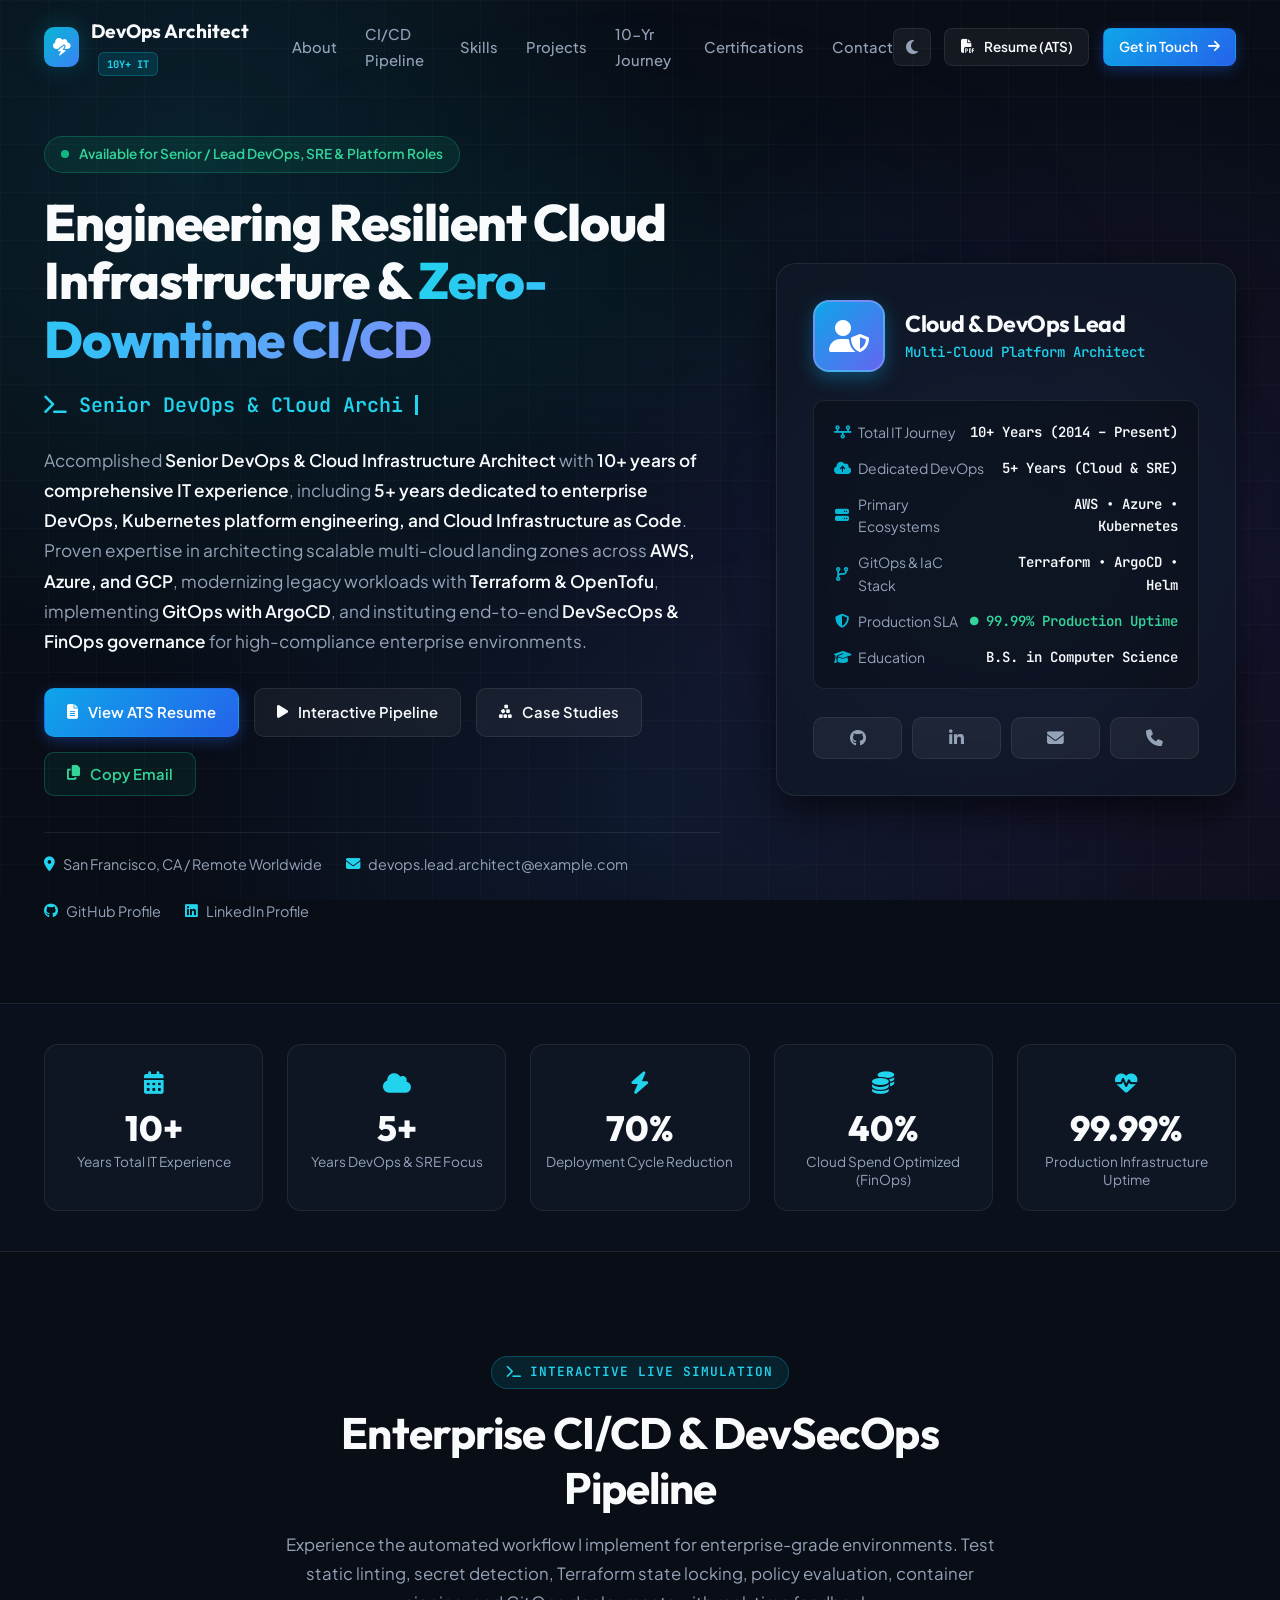
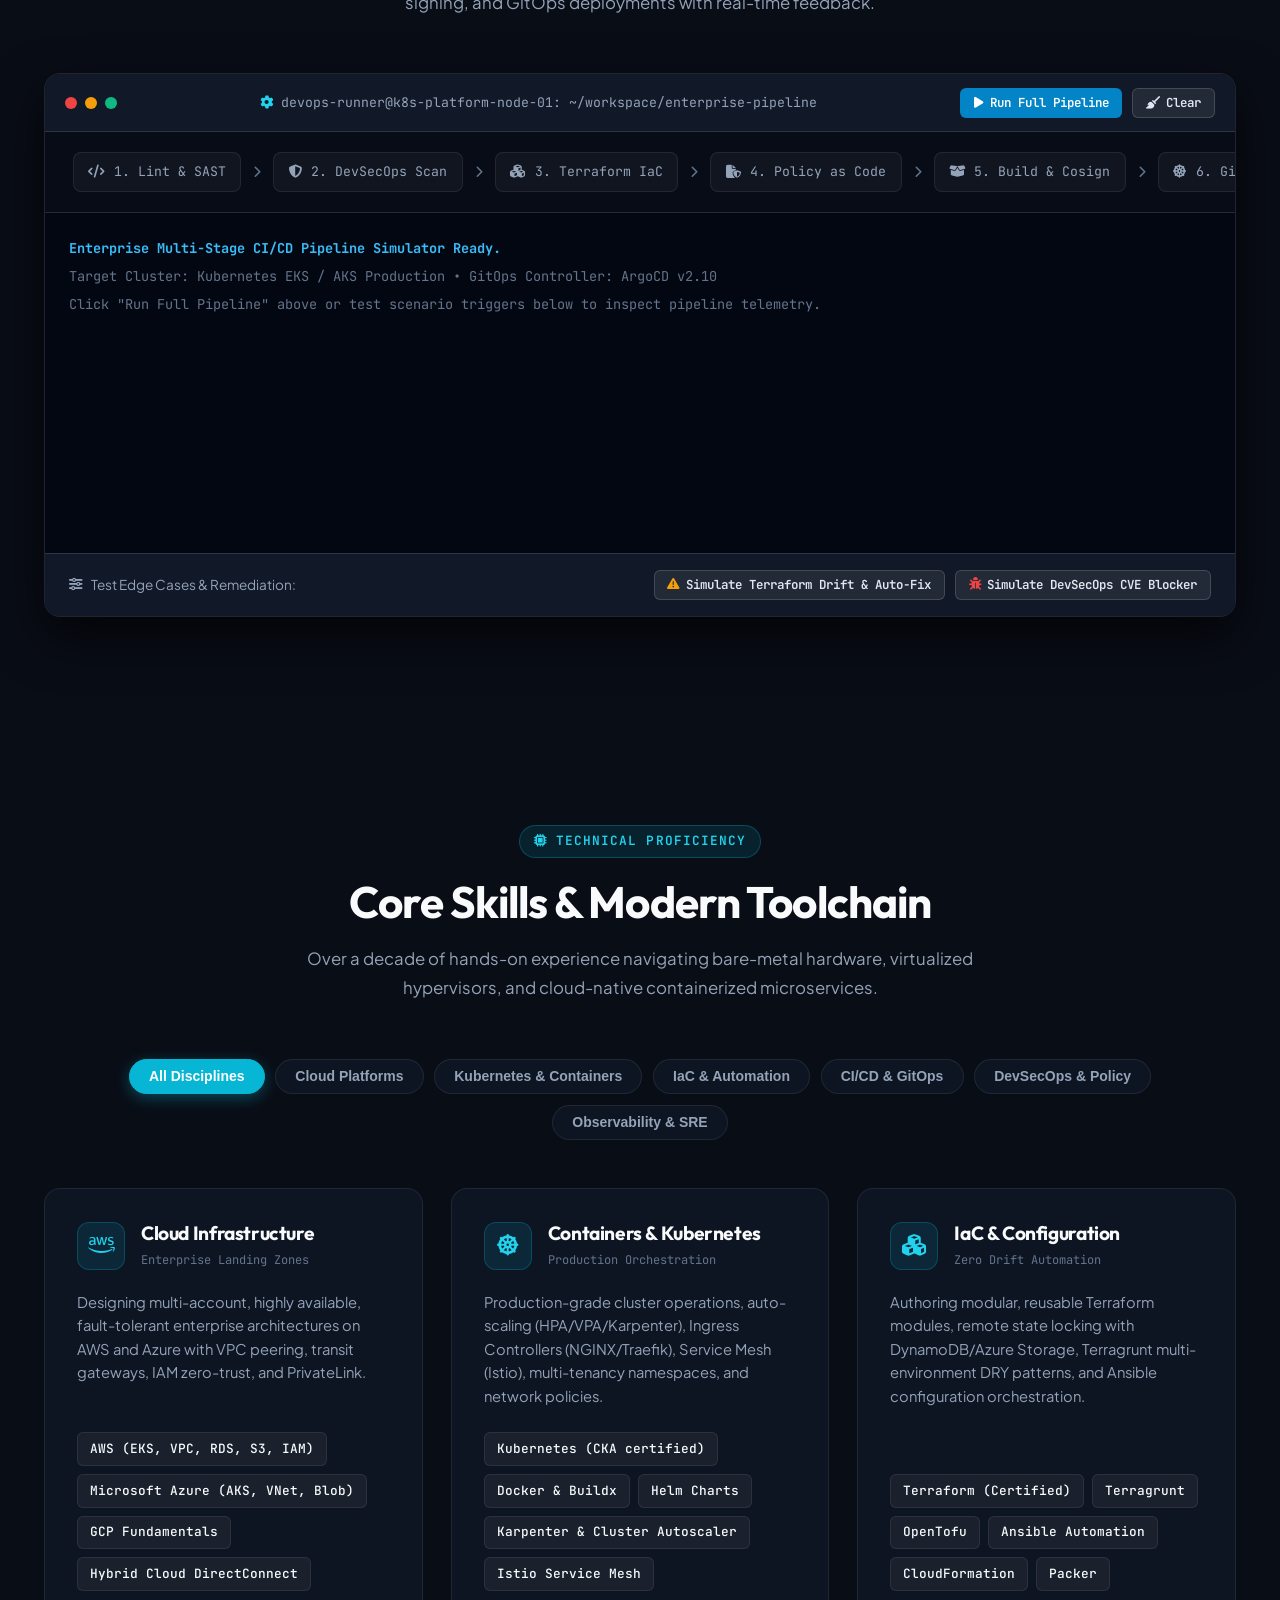
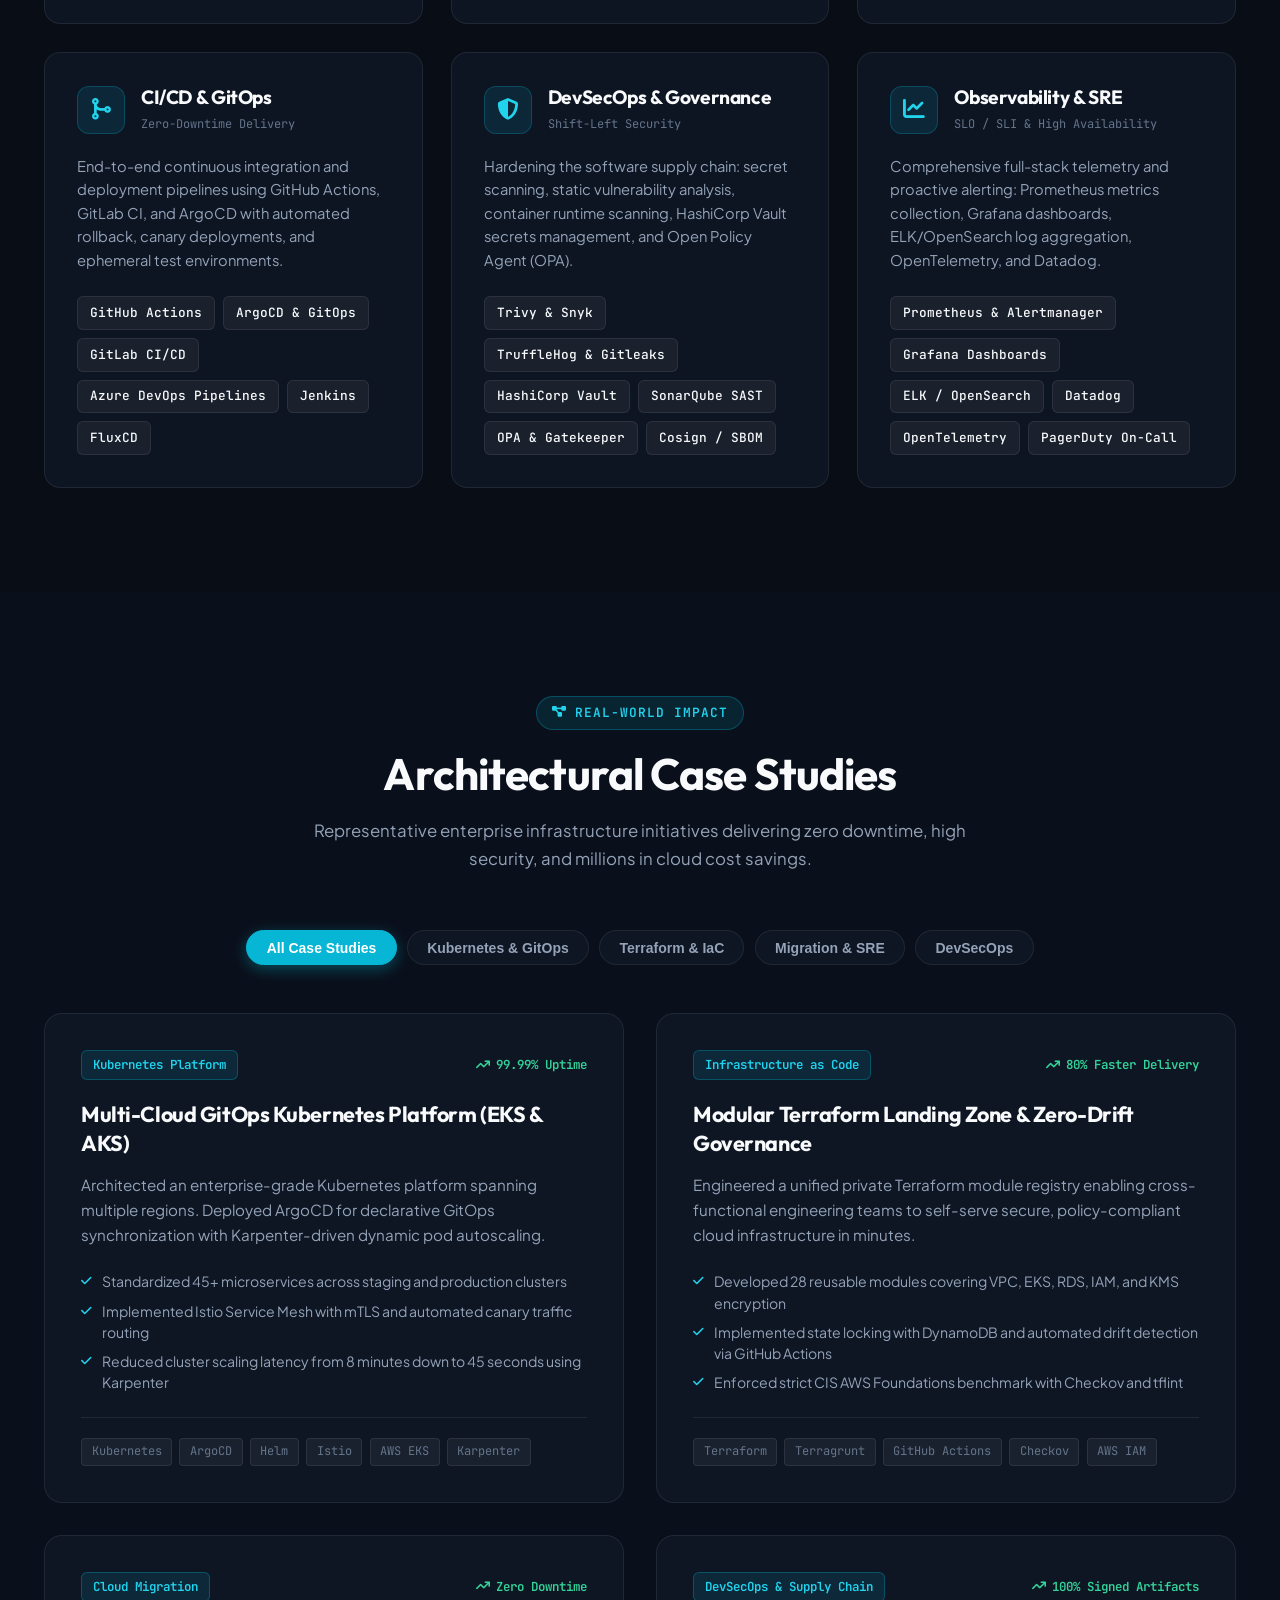
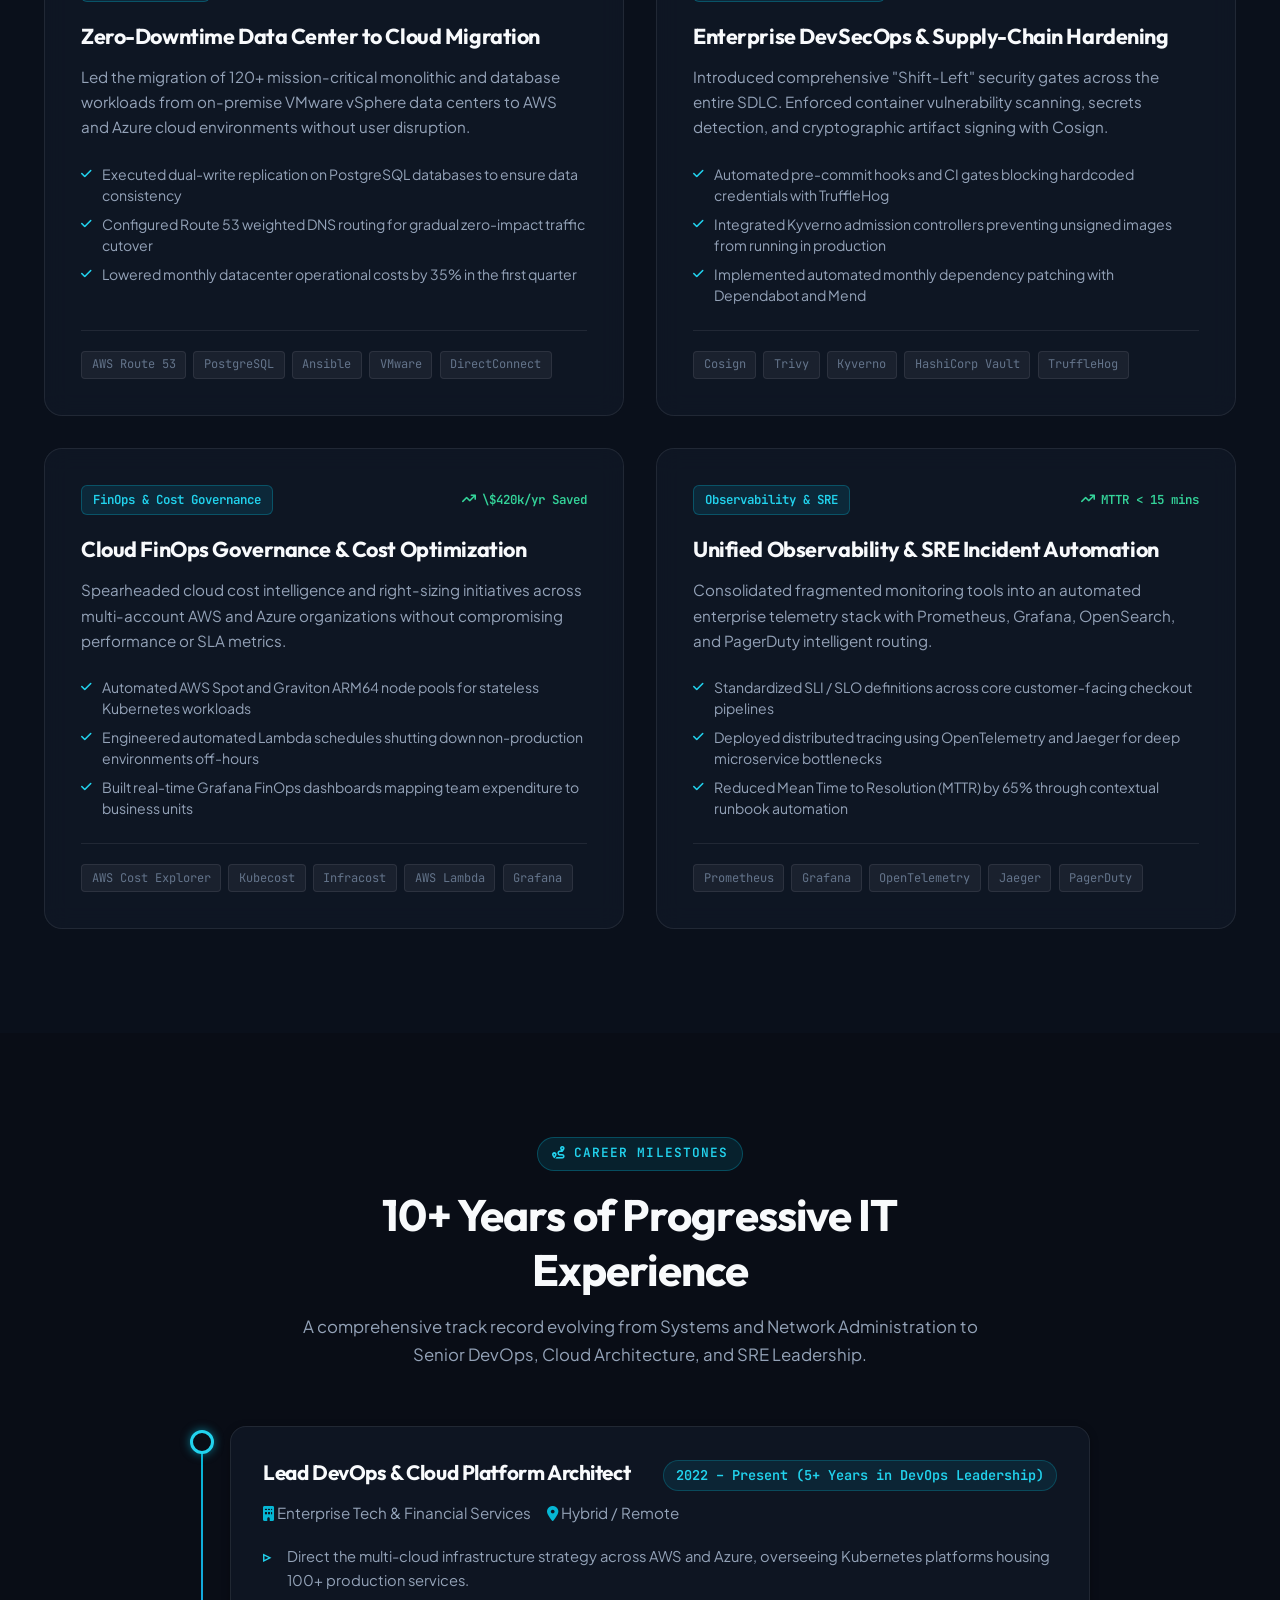
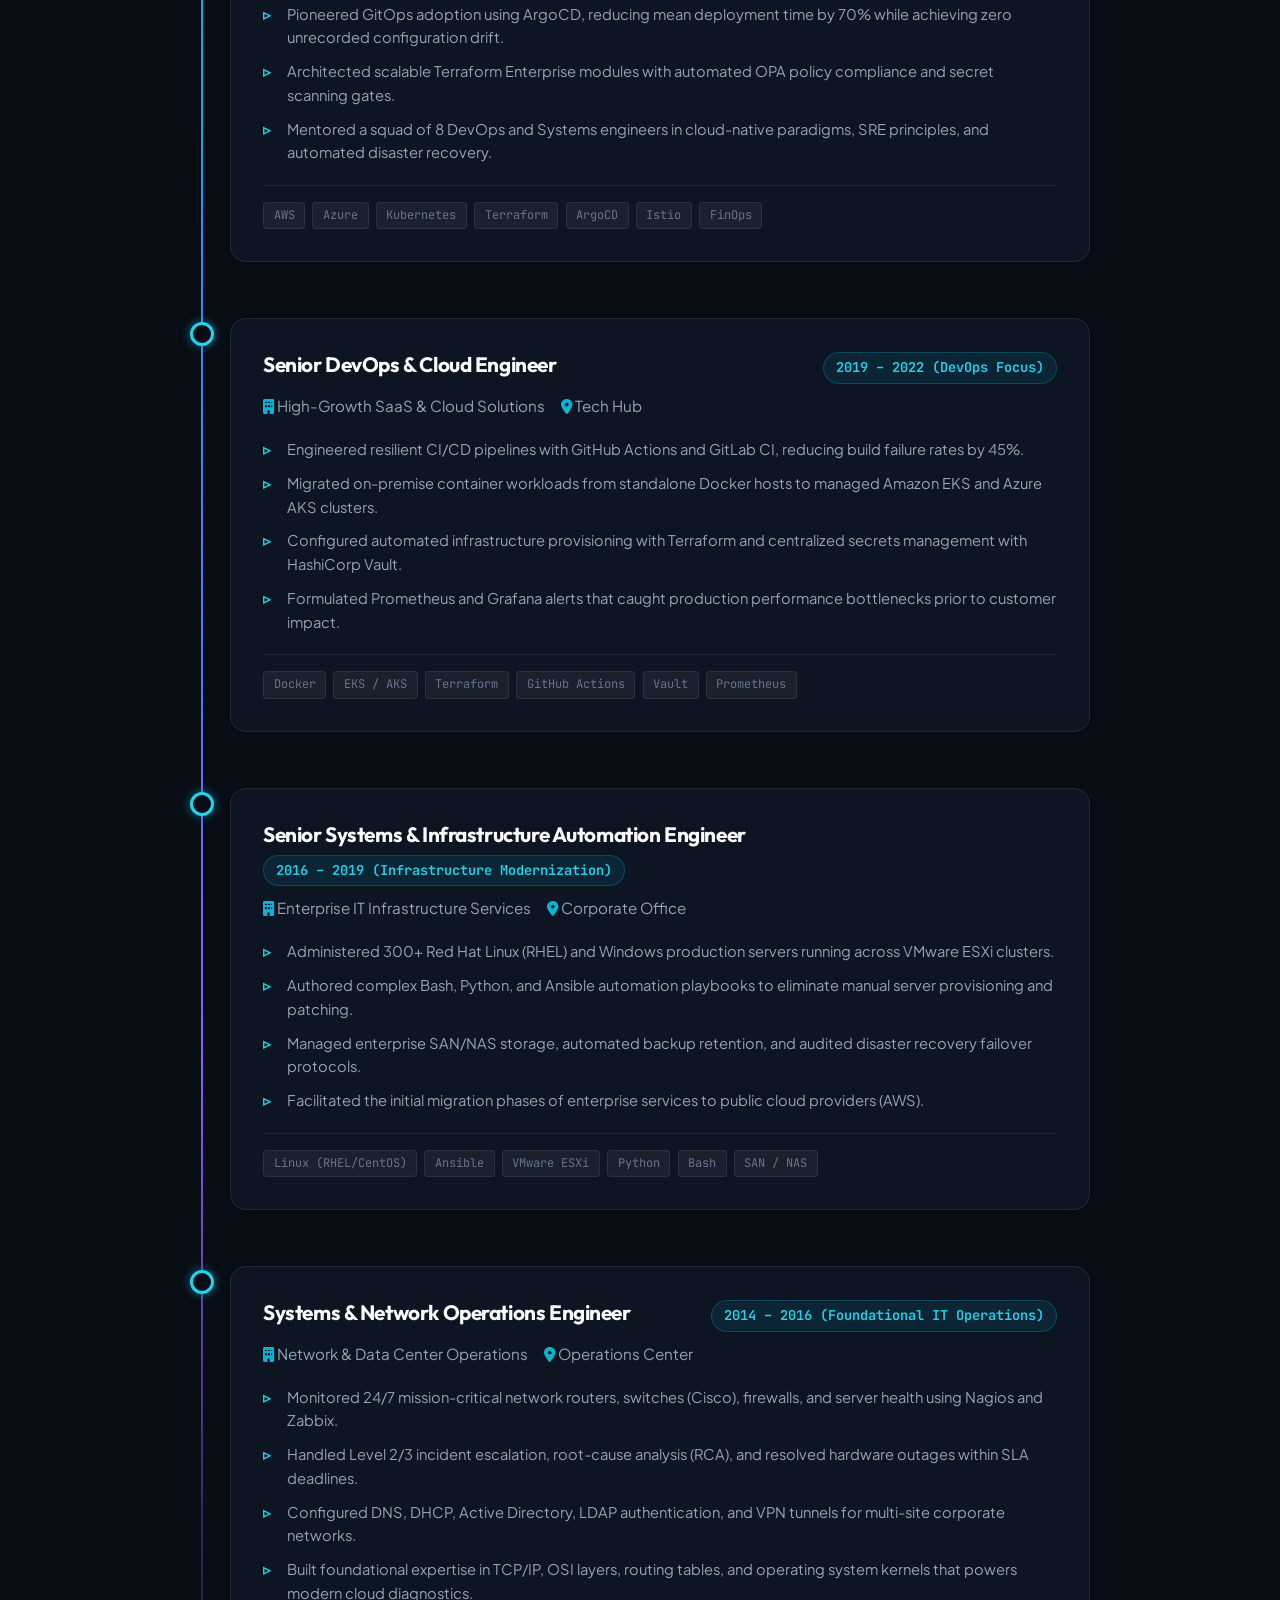
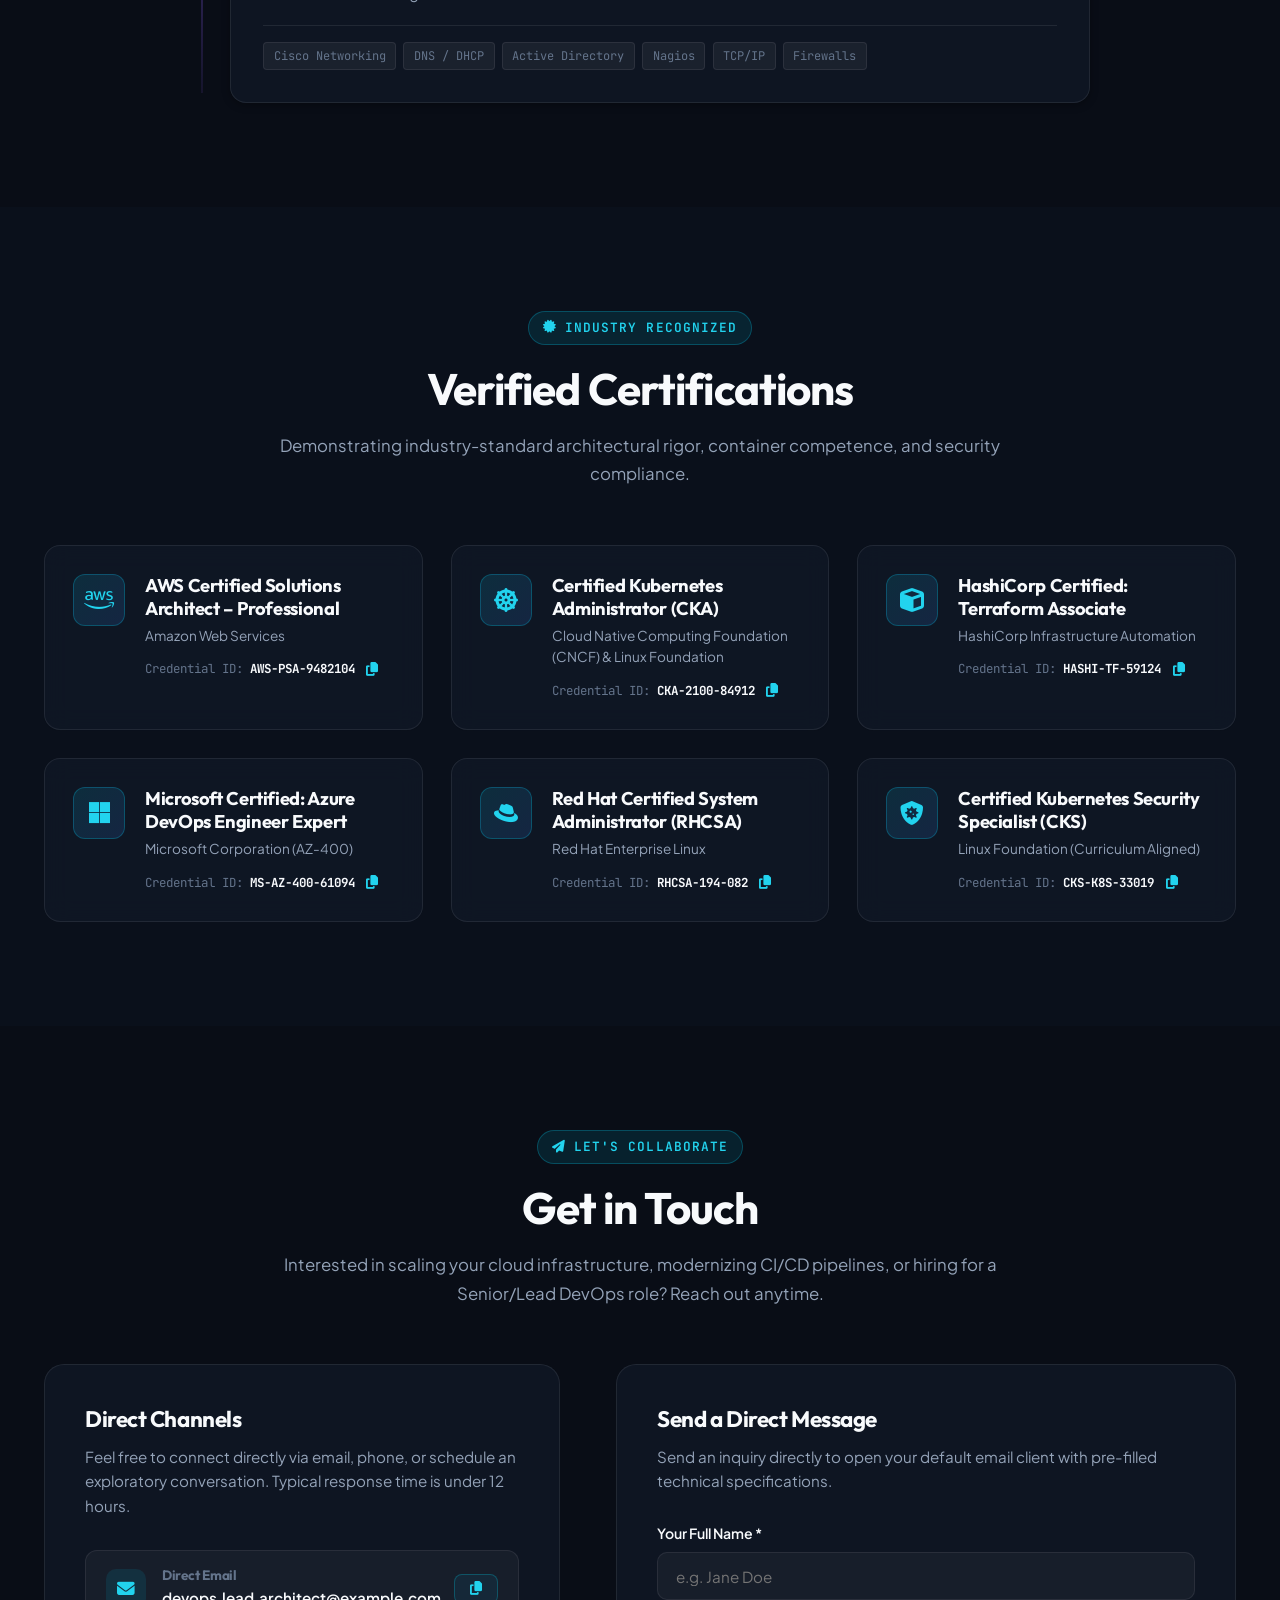
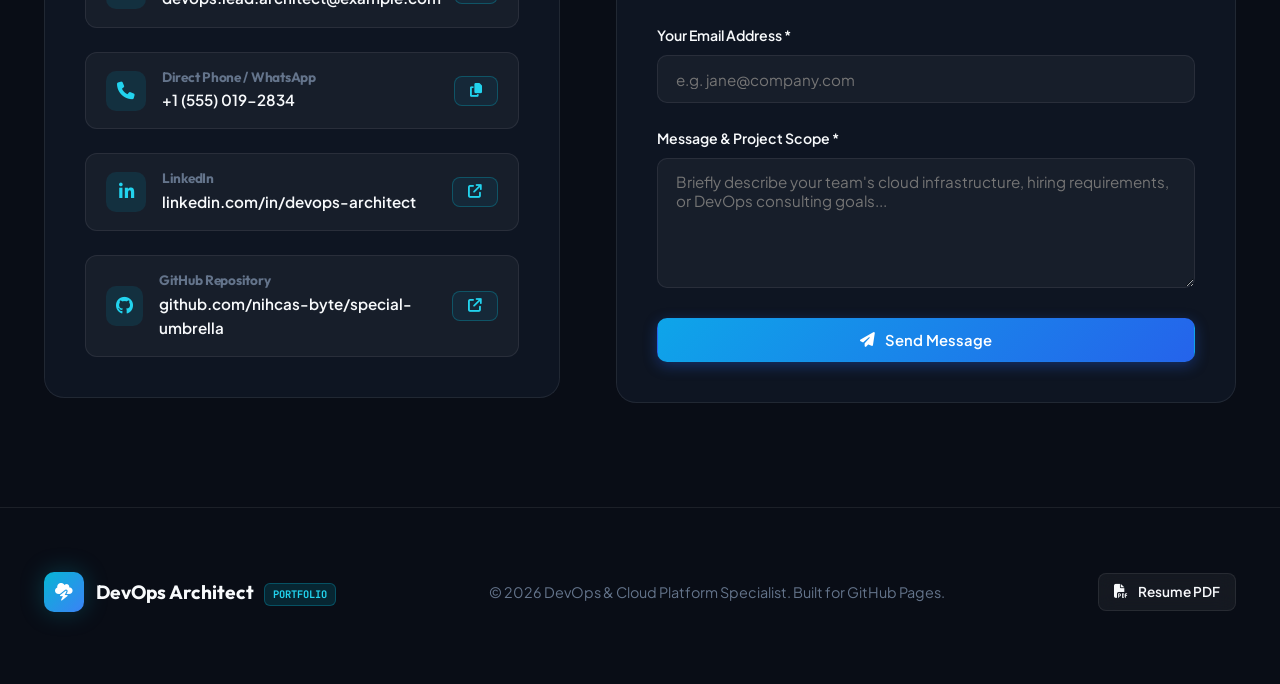
==== index.html @ ff63252d "feat: enterprise DevOps portfolio with 10+ yr IT / 5+ yr DevOps profile, interactive pipeline simula" ====
<!DOCTYPE html>
<html lang="en">
<head>
  <meta charset="UTF-8">
  <meta name="viewport" content="width=device-width, initial-scale=1.0">
  <title>DevOps & Cloud Infrastructure Architect | 10+ Years IT & 5+ Years DevOps</title>
  
  <!-- SEO & Social Meta Tags -->
  <meta name="description" content="Senior DevOps & Cloud Infrastructure Architect portfolio. 10+ years enterprise IT experience, 5+ years dedicated in DevOps, Kubernetes, Terraform IaC, multi-cloud (AWS, Azure, GCP), GitOps, and DevSecOps.">
  <meta name="keywords" content="DevOps Engineer, Cloud Architect, Terraform, Kubernetes, CKA, AWS Solutions Architect, Azure DevOps, GitOps, ArgoCD, DevSecOps, SRE, FinOps, CI/CD">
  <meta name="author" content="DevOps Cloud Architect">
  
  <!-- Open Graph / Facebook -->
  <meta property="og:type" content="website">
  <meta property="og:title" content="Senior DevOps & Cloud Infrastructure Architect Portfolio">
  <meta property="og:description" content="Architecting resilient multi-cloud platforms, zero-downtime CI/CD pipelines, and enterprise Kubernetes ecosystems.">
  
  <!-- Google Fonts Preconnect -->
  <link rel="preconnect" href="https://fonts.googleapis.com">
  <link rel="preconnect" href="https://fonts.gstatic.com" crossorigin>
  <link href="https://fonts.googleapis.com/css2?family=JetBrains+Mono:wght@400;500;600;700&family=Outfit:wght@400;500;600;700;800&family=Plus+Jakarta+Sans:wght@300;400;500;600;700;800&display=swap" rel="stylesheet">

  <!-- Font Awesome 6 Icons -->
  <link rel="stylesheet" href="https://cdnjs.cloudflare.com/ajax/libs/font-awesome/6.5.1/css/all.min.css" integrity="sha512-DTOQO9RWCH3ppGqcWaEA1BIZOC6xxalwEsw9c2QQeAIftl+Vegovlnee1c9QX4TctnWMn13TZye+giMm8e2LwA==" crossorigin="anonymous" referrerpolicy="no-referrer">

  <!-- Main Stylesheet -->
  <link rel="stylesheet" href="style.css">
</head>
<body>

  <!-- Ambient Mesh & Glow Overlays -->
  <div class="bg-mesh-overlay"></div>
  <div class="ambient-glow"></div>

  <!-- Sticky Glassmorphic Navbar -->
  <header class="navbar" id="navbar">
    <div class="container nav-container">
      <a href="#hero" class="brand-logo" aria-label="Home">
        <div class="brand-icon">
          <i class="fa-solid fa-cloud-bolt"></i>
        </div>
        <div>
          <span>DevOps Architect</span>
          <span class="brand-badge">10Y+ IT</span>
        </div>
      </a>

      <nav aria-label="Primary Navigation">
        <ul class="nav-links" id="nav-links">
          <li><a href="#about" class="nav-link">About</a></li>
          <li><a href="#pipeline-demo" class="nav-link">CI/CD Pipeline</a></li>
          <li><a href="#skills" class="nav-link">Skills</a></li>
          <li><a href="#projects" class="nav-link">Projects</a></li>
          <li><a href="#experience" class="nav-link">10-Yr Journey</a></li>
          <li><a href="#certifications" class="nav-link">Certifications</a></li>
          <li><a href="#contact" class="nav-link">Contact</a></li>
        </ul>
      </nav>

      <div class="nav-actions">
        <button id="theme-toggle" class="theme-toggle-btn" aria-label="Toggle Light/Dark Theme" title="Toggle Theme">
          <i class="fa-solid fa-moon"></i>
        </button>
        <a href="resume.html" target="_blank" class="btn btn-secondary btn-sm" title="View ATS Resume / Export to PDF">
          <i class="fa-solid fa-file-pdf"></i>
          <span>Resume (ATS)</span>
        </a>
        <a href="#contact" class="btn btn-primary btn-sm">
          <span>Get in Touch</span>
          <i class="fa-solid fa-arrow-right"></i>
        </a>
        <button class="mobile-menu-btn" id="mobile-menu-btn" aria-label="Open navigation menu">
          <i class="fa-solid fa-bars"></i>
        </button>
      </div>
    </div>
  </header>

  <main>
    <!-- ====================================================================
         HERO SECTION
         ==================================================================== -->
    <section class="hero-section" id="hero">
      <div class="container hero-grid">
        <div class="hero-content">
          <div class="availability-pill">
            <span class="pulsing-dot"></span>
            <span>Available for Senior / Lead DevOps, SRE & Platform Roles</span>
          </div>

          <h1 class="hero-title">
            Engineering Resilient Cloud Infrastructure & <span class="gradient-text">Zero-Downtime CI/CD</span>
          </h1>

          <div class="hero-role-wrapper">
            <i class="fa-solid fa-terminal"></i>
            <span id="typewriter-text">Senior DevOps & Cloud Architect</span>
            <span class="typewriter-cursor"></span>
          </div>

          <p class="hero-bio">
            Accomplished <strong>Senior DevOps & Cloud Infrastructure Architect</strong> with <strong>10+ years of comprehensive IT experience</strong>, including <strong>5+ years dedicated to enterprise DevOps, Kubernetes platform engineering, and Cloud Infrastructure as Code</strong>. Proven expertise in architecting scalable multi-cloud landing zones across <strong>AWS, Azure, and GCP</strong>, modernizing legacy workloads with <strong>Terraform & OpenTofu</strong>, implementing <strong>GitOps with ArgoCD</strong>, and instituting end-to-end <strong>DevSecOps & FinOps governance</strong> for high-compliance enterprise environments.
          </p>

          <div class="hero-actions">
            <a href="resume.html" target="_blank" class="btn btn-primary">
              <i class="fa-solid fa-file-lines"></i>
              <span>View ATS Resume</span>
            </a>
            <a href="#pipeline-demo" class="btn btn-secondary">
              <i class="fa-solid fa-play"></i>
              <span>Interactive Pipeline</span>
            </a>
            <a href="#projects" class="btn btn-secondary">
              <i class="fa-solid fa-cubes-stacked"></i>
              <span>Case Studies</span>
            </a>
            <button class="btn btn-outline-emerald" onclick="copyToClipboard('devops.lead.architect@example.com', 'Email Address')">
              <i class="fa-solid fa-copy"></i>
              <span>Copy Email</span>
            </button>
          </div>

          <div class="hero-contact-quick">
            <div class="hero-contact-item">
              <i class="fa-solid fa-location-dot"></i>
              <span>San Francisco, CA / Remote Worldwide</span>
            </div>
            <div class="hero-contact-item">
              <i class="fa-solid fa-envelope"></i>
              <a href="mailto:devops.lead.architect@example.com">devops.lead.architect@example.com</a>
            </div>
            <div class="hero-contact-item">
              <i class="fa-brands fa-github"></i>
              <a href="https://github.com/nihcas-byte/special-umbrella" target="_blank" rel="noopener noreferrer">GitHub Profile</a>
            </div>
            <div class="hero-contact-item">
              <i class="fa-brands fa-linkedin"></i>
              <a href="https://linkedin.com" target="_blank" rel="noopener noreferrer">LinkedIn Profile</a>
            </div>
          </div>
        </div>

        <!-- Telemetry Diagnostic Profile Card -->
        <div class="hero-card-wrapper" id="about">
          <div class="hero-card-glow"></div>
          <div class="profile-card">
            <div class="profile-header-area">
              <div class="profile-avatar-circle">
                <i class="fa-solid fa-user-shield"></i>
              </div>
              <div class="profile-card-header">
                <h2>Cloud & DevOps Lead</h2>
                <p class="profile-card-title">Multi-Cloud Platform Architect</p>
              </div>
            </div>

            <div class="telemetry-list">
              <div class="telemetry-row">
                <span class="telemetry-label"><i class="fa-solid fa-timeline"></i> Total IT Journey</span>
                <span class="telemetry-value">10+ Years (2014 – Present)</span>
              </div>
              <div class="telemetry-row">
                <span class="telemetry-label"><i class="fa-solid fa-cloud-arrow-up"></i> Dedicated DevOps</span>
                <span class="telemetry-value">5+ Years (Cloud & SRE)</span>
              </div>
              <div class="telemetry-row">
                <span class="telemetry-label"><i class="fa-solid fa-server"></i> Primary Ecosystems</span>
                <span class="telemetry-value">AWS • Azure • Kubernetes</span>
              </div>
              <div class="telemetry-row">
                <span class="telemetry-label"><i class="fa-solid fa-code-branch"></i> GitOps & IaC Stack</span>
                <span class="telemetry-value">Terraform • ArgoCD • Helm</span>
              </div>
              <div class="telemetry-row">
                <span class="telemetry-label"><i class="fa-solid fa-shield-halved"></i> Production SLA</span>
                <span class="telemetry-value healthy">● 99.99% Production Uptime</span>
              </div>
              <div class="telemetry-row">
                <span class="telemetry-label"><i class="fa-solid fa-graduation-cap"></i> Education</span>
                <span class="telemetry-value">B.S. in Computer Science</span>
              </div>
            </div>

            <div class="profile-card-footer">
              <a href="https://github.com/nihcas-byte/special-umbrella" target="_blank" rel="noopener noreferrer" class="social-icon-btn" title="GitHub Repository">
                <i class="fa-brands fa-github"></i>
              </a>
              <a href="https://linkedin.com" target="_blank" rel="noopener noreferrer" class="social-icon-btn" title="LinkedIn Profile">
                <i class="fa-brands fa-linkedin-in"></i>
              </a>
              <a href="mailto:devops.lead.architect@example.com" class="social-icon-btn" title="Send Direct Email">
                <i class="fa-solid fa-envelope"></i>
              </a>
              <button onclick="copyToClipboard('+1 (555) 019-2834', 'Phone Number')" class="social-icon-btn" title="Copy Phone Number">
                <i class="fa-solid fa-phone"></i>
              </button>
            </div>
          </div>
        </div>
      </div>
    </section>

    <!-- ====================================================================
         KEY IMPACT METRICS COUNTER
         ==================================================================== -->
    <section class="stats-section">
      <div class="container">
        <div class="stats-grid">
          <div class="stat-card">
            <div class="stat-icon"><i class="fa-solid fa-calendar-days"></i></div>
            <div class="stat-number">10+</div>
            <div class="stat-label">Years Total IT Experience</div>
          </div>
          <div class="stat-card">
            <div class="stat-icon"><i class="fa-solid fa-cloud"></i></div>
            <div class="stat-number">5+</div>
            <div class="stat-label">Years DevOps & SRE Focus</div>
          </div>
          <div class="stat-card">
            <div class="stat-icon"><i class="fa-solid fa-bolt"></i></div>
            <div class="stat-number">70%</div>
            <div class="stat-label">Deployment Cycle Reduction</div>
          </div>
          <div class="stat-card">
            <div class="stat-icon"><i class="fa-solid fa-coins"></i></div>
            <div class="stat-number">40%</div>
            <div class="stat-label">Cloud Spend Optimized (FinOps)</div>
          </div>
          <div class="stat-card">
            <div class="stat-icon"><i class="fa-solid fa-heart-pulse"></i></div>
            <div class="stat-number">99.99%</div>
            <div class="stat-label">Production Infrastructure Uptime</div>
          </div>
        </div>
      </div>
    </section>

    <!-- ====================================================================
         INTERACTIVE CI/CD & TERRAFORM TERMINAL SIMULATOR
         ==================================================================== -->
    <section class="pipeline-section" id="pipeline-demo">
      <div class="container">
        <div class="section-header">
          <div class="section-tag"><i class="fa-solid fa-terminal"></i> Interactive Live Simulation</div>
          <h2 class="section-title">Enterprise CI/CD & DevSecOps Pipeline</h2>
          <p class="section-subtitle">
            Experience the automated workflow I implement for enterprise-grade environments. Test static linting, secret detection, Terraform state locking, policy evaluation, container signing, and GitOps deployments with real-time feedback.
          </p>
        </div>

        <div class="pipeline-terminal-container">
          <div class="terminal-header">
            <div class="terminal-controls">
              <span class="mac-dot dot-red"></span>
              <span class="mac-dot dot-yellow"></span>
              <span class="mac-dot dot-green"></span>
            </div>
            <div class="terminal-title">
              <i class="fa-solid fa-gear" style="color: var(--cyan-glow);"></i>
              <span>devops-runner@k8s-platform-node-01: ~/workspace/enterprise-pipeline</span>
            </div>
            <div class="terminal-actions">
              <button class="term-btn primary" id="btn-run-pipeline">
                <i class="fa-solid fa-play"></i> Run Full Pipeline
              </button>
              <button class="term-btn secondary" id="btn-clear-terminal">
                <i class="fa-solid fa-broom"></i> Clear
              </button>
            </div>
          </div>

          <!-- Pipeline Flow Indicators -->
          <div class="pipeline-flow-bar">
            <div class="pipeline-stage" id="stage-1">
              <i class="fa-solid fa-code"></i>
              <span>1. Lint & SAST</span>
            </div>
            <i class="fa-solid fa-chevron-right pipeline-arrow"></i>

            <div class="pipeline-stage" id="stage-2">
              <i class="fa-solid fa-shield-halved"></i>
              <span>2. DevSecOps Scan</span>
            </div>
            <i class="fa-solid fa-chevron-right pipeline-arrow"></i>

            <div class="pipeline-stage" id="stage-3">
              <i class="fa-solid fa-cubes"></i>
              <span>3. Terraform IaC</span>
            </div>
            <i class="fa-solid fa-chevron-right pipeline-arrow"></i>

            <div class="pipeline-stage" id="stage-4">
              <i class="fa-solid fa-file-shield"></i>
              <span>4. Policy as Code</span>
            </div>
            <i class="fa-solid fa-chevron-right pipeline-arrow"></i>

            <div class="pipeline-stage" id="stage-5">
              <i class="fa-solid fa-box-open"></i>
              <span>5. Build & Cosign</span>
            </div>
            <i class="fa-solid fa-chevron-right pipeline-arrow"></i>

            <div class="pipeline-stage" id="stage-6">
              <i class="fa-solid fa-dharmachakra"></i>
              <span>6. GitOps ArgoCD</span>
            </div>
          </div>

          <!-- Console Body -->
          <div class="terminal-console-body" id="terminal-console">
            <div class="terminal-line cyan bold">Enterprise Multi-Stage CI/CD Pipeline Simulator Ready.</div>
            <div class="terminal-line dim">Target Cluster: Kubernetes EKS / AKS Production • GitOps Controller: ArgoCD v2.10</div>
            <div class="terminal-line dim">Click "Run Full Pipeline" above or test scenario triggers below to inspect pipeline telemetry.</div>
          </div>

          <!-- Interactive Scenario Triggers -->
          <div class="pipeline-interactive-triggers">
            <div class="triggers-label">
              <i class="fa-solid fa-sliders"></i>
              <span>Test Edge Cases & Remediation:</span>
            </div>
            <div class="triggers-group">
              <button class="term-btn secondary" id="btn-simulate-drift">
                <i class="fa-solid fa-triangle-exclamation" style="color: #f59e0b;"></i> Simulate Terraform Drift & Auto-Fix
              </button>
              <button class="term-btn secondary" id="btn-simulate-cve">
                <i class="fa-solid fa-bug" style="color: #ef4444;"></i> Simulate DevSecOps CVE Blocker
              </button>
            </div>
          </div>
        </div>
      </div>
    </section>

    <!-- ====================================================================
         SKILLS & TOOLCHAIN MATRIX
         ==================================================================== -->
    <section class="skills-section" id="skills">
      <div class="container">
        <div class="section-header">
          <div class="section-tag"><i class="fa-solid fa-microchip"></i> Technical Proficiency</div>
          <h2 class="section-title">Core Skills & Modern Toolchain</h2>
          <p class="section-subtitle">
            Over a decade of hands-on experience navigating bare-metal hardware, virtualized hypervisors, and cloud-native containerized microservices.
          </p>
        </div>

        <!-- Filter Tabs -->
        <div class="filter-tabs">
          <button class="filter-tab skill-filter-tab active" data-filter="all">All Disciplines</button>
          <button class="filter-tab skill-filter-tab" data-filter="cloud">Cloud Platforms</button>
          <button class="filter-tab skill-filter-tab" data-filter="k8s">Kubernetes & Containers</button>
          <button class="filter-tab skill-filter-tab" data-filter="iac">IaC & Automation</button>
          <button class="filter-tab skill-filter-tab" data-filter="cicd">CI/CD & GitOps</button>
          <button class="filter-tab skill-filter-tab" data-filter="sec">DevSecOps & Policy</button>
          <button class="filter-tab skill-filter-tab" data-filter="obs">Observability & SRE</button>
        </div>

        <!-- Skills Grid -->
        <div class="skills-grid">
          <!-- Cloud Platforms -->
          <div class="skill-category-card" data-category="cloud">
            <div class="skill-card-top">
              <div class="skill-cat-icon"><i class="fa-brands fa-aws"></i></div>
              <div>
                <h3 class="skill-cat-title">Cloud Infrastructure</h3>
                <span class="skill-cat-badge">Enterprise Landing Zones</span>
              </div>
            </div>
            <p class="skill-cat-desc">
              Designing multi-account, highly available, fault-tolerant enterprise architectures on AWS and Azure with VPC peering, transit gateways, IAM zero-trust, and PrivateLink.
            </p>
            <div class="skill-tags">
              <span class="skill-tag">AWS (EKS, VPC, RDS, S3, IAM)</span>
              <span class="skill-tag">Microsoft Azure (AKS, VNet, Blob)</span>
              <span class="skill-tag">GCP Fundamentals</span>
              <span class="skill-tag">Hybrid Cloud DirectConnect</span>
            </div>
          </div>

          <!-- Containers & Kubernetes -->
          <div class="skill-category-card" data-category="k8s">
            <div class="skill-card-top">
              <div class="skill-cat-icon"><i class="fa-solid fa-dharmachakra"></i></div>
              <div>
                <h3 class="skill-cat-title">Containers & Kubernetes</h3>
                <span class="skill-cat-badge">Production Orchestration</span>
              </div>
            </div>
            <p class="skill-cat-desc">
              Production-grade cluster operations, auto-scaling (HPA/VPA/Karpenter), Ingress Controllers (NGINX/Traefik), Service Mesh (Istio), multi-tenancy namespaces, and network policies.
            </p>
            <div class="skill-tags">
              <span class="skill-tag">Kubernetes (CKA certified)</span>
              <span class="skill-tag">Docker & Buildx</span>
              <span class="skill-tag">Helm Charts</span>
              <span class="skill-tag">Karpenter & Cluster Autoscaler</span>
              <span class="skill-tag">Istio Service Mesh</span>
            </div>
          </div>

          <!-- IaC & Configuration -->
          <div class="skill-category-card" data-category="iac">
            <div class="skill-card-top">
              <div class="skill-cat-icon"><i class="fa-solid fa-cubes"></i></div>
              <div>
                <h3 class="skill-cat-title">IaC & Configuration</h3>
                <span class="skill-cat-badge">Zero Drift Automation</span>
              </div>
            </div>
            <p class="skill-cat-desc">
              Authoring modular, reusable Terraform modules, remote state locking with DynamoDB/Azure Storage, Terragrunt multi-environment DRY patterns, and Ansible configuration orchestration.
            </p>
            <div class="skill-tags">
              <span class="skill-tag">Terraform (Certified)</span>
              <span class="skill-tag">Terragrunt</span>
              <span class="skill-tag">OpenTofu</span>
              <span class="skill-tag">Ansible Automation</span>
              <span class="skill-tag">CloudFormation</span>
              <span class="skill-tag">Packer</span>
            </div>
          </div>

          <!-- CI/CD & GitOps -->
          <div class="skill-category-card" data-category="cicd">
            <div class="skill-card-top">
              <div class="skill-cat-icon"><i class="fa-solid fa-code-merge"></i></div>
              <div>
                <h3 class="skill-cat-title">CI/CD & GitOps</h3>
                <span class="skill-cat-badge">Zero-Downtime Delivery</span>
              </div>
            </div>
            <p class="skill-cat-desc">
              End-to-end continuous integration and deployment pipelines using GitHub Actions, GitLab CI, and ArgoCD with automated rollback, canary deployments, and ephemeral test environments.
            </p>
            <div class="skill-tags">
              <span class="skill-tag">GitHub Actions</span>
              <span class="skill-tag">ArgoCD & GitOps</span>
              <span class="skill-tag">GitLab CI/CD</span>
              <span class="skill-tag">Azure DevOps Pipelines</span>
              <span class="skill-tag">Jenkins</span>
              <span class="skill-tag">FluxCD</span>
            </div>
          </div>

          <!-- DevSecOps & Compliance -->
          <div class="skill-category-card" data-category="sec">
            <div class="skill-card-top">
              <div class="skill-cat-icon"><i class="fa-solid fa-shield-halved"></i></div>
              <div>
                <h3 class="skill-cat-title">DevSecOps & Governance</h3>
                <span class="skill-cat-badge">Shift-Left Security</span>
              </div>
            </div>
            <p class="skill-cat-desc">
              Hardening the software supply chain: secret scanning, static vulnerability analysis, container runtime scanning, HashiCorp Vault secrets management, and Open Policy Agent (OPA).
            </p>
            <div class="skill-tags">
              <span class="skill-tag">Trivy & Snyk</span>
              <span class="skill-tag">TruffleHog & Gitleaks</span>
              <span class="skill-tag">HashiCorp Vault</span>
              <span class="skill-tag">SonarQube SAST</span>
              <span class="skill-tag">OPA & Gatekeeper</span>
              <span class="skill-tag">Cosign / SBOM</span>
            </div>
          </div>

          <!-- Observability & SRE -->
          <div class="skill-category-card" data-category="obs">
            <div class="skill-card-top">
              <div class="skill-cat-icon"><i class="fa-solid fa-chart-line"></i></div>
              <div>
                <h3 class="skill-cat-title">Observability & SRE</h3>
                <span class="skill-cat-badge">SLO / SLI & High Availability</span>
              </div>
            </div>
            <p class="skill-cat-desc">
              Comprehensive full-stack telemetry and proactive alerting: Prometheus metrics collection, Grafana dashboards, ELK/OpenSearch log aggregation, OpenTelemetry, and Datadog.
            </p>
            <div class="skill-tags">
              <span class="skill-tag">Prometheus & Alertmanager</span>
              <span class="skill-tag">Grafana Dashboards</span>
              <span class="skill-tag">ELK / OpenSearch</span>
              <span class="skill-tag">Datadog</span>
              <span class="skill-tag">OpenTelemetry</span>
              <span class="skill-tag">PagerDuty On-Call</span>
            </div>
          </div>
        </div>
      </div>
    </section>

    <!-- ====================================================================
         FEATURED PROJECT CASE STUDIES
         ==================================================================== -->
    <section class="projects-section" id="projects">
      <div class="container">
        <div class="section-header">
          <div class="section-tag"><i class="fa-solid fa-diagram-project"></i> Real-World Impact</div>
          <h2 class="section-title">Architectural Case Studies</h2>
          <p class="section-subtitle">
            Representative enterprise infrastructure initiatives delivering zero downtime, high security, and millions in cloud cost savings.
          </p>
        </div>

        <!-- Filter Tabs -->
        <div class="filter-tabs">
          <button class="filter-tab project-filter-tab active" data-filter="all">All Case Studies</button>
          <button class="filter-tab project-filter-tab" data-filter="k8s">Kubernetes & GitOps</button>
          <button class="filter-tab project-filter-tab" data-filter="iac">Terraform & IaC</button>
          <button class="filter-tab project-filter-tab" data-filter="migration">Migration & SRE</button>
          <button class="filter-tab project-filter-tab" data-filter="sec">DevSecOps</button>
        </div>

        <!-- Projects Grid -->
        <div class="projects-grid">
          <!-- Project 1 -->
          <div class="project-card" data-category="k8s">
            <div class="project-meta-bar">
              <span class="project-type-tag">Kubernetes Platform</span>
              <span class="project-impact-badge"><i class="fa-solid fa-arrow-trend-up"></i> 99.99% Uptime</span>
            </div>
            <h3 class="project-title">Multi-Cloud GitOps Kubernetes Platform (EKS & AKS)</h3>
            <p class="project-desc">
              Architected an enterprise-grade Kubernetes platform spanning multiple regions. Deployed ArgoCD for declarative GitOps synchronization with Karpenter-driven dynamic pod autoscaling.
            </p>
            <ul class="project-highlights">
              <li><i class="fa-solid fa-check"></i> Standardized 45+ microservices across staging and production clusters</li>
              <li><i class="fa-solid fa-check"></i> Implemented Istio Service Mesh with mTLS and automated canary traffic routing</li>
              <li><i class="fa-solid fa-check"></i> Reduced cluster scaling latency from 8 minutes down to 45 seconds using Karpenter</li>
            </ul>
            <div class="project-stack">
              <span class="stack-pill">Kubernetes</span>
              <span class="stack-pill">ArgoCD</span>
              <span class="stack-pill">Helm</span>
              <span class="stack-pill">Istio</span>
              <span class="stack-pill">AWS EKS</span>
              <span class="stack-pill">Karpenter</span>
            </div>
          </div>

          <!-- Project 2 -->
          <div class="project-card" data-category="iac">
            <div class="project-meta-bar">
              <span class="project-type-tag">Infrastructure as Code</span>
              <span class="project-impact-badge"><i class="fa-solid fa-arrow-trend-up"></i> 80% Faster Delivery</span>
            </div>
            <h3 class="project-title">Modular Terraform Landing Zone & Zero-Drift Governance</h3>
            <p class="project-desc">
              Engineered a unified private Terraform module registry enabling cross-functional engineering teams to self-serve secure, policy-compliant cloud infrastructure in minutes.
            </p>
            <ul class="project-highlights">
              <li><i class="fa-solid fa-check"></i> Developed 28 reusable modules covering VPC, EKS, RDS, IAM, and KMS encryption</li>
              <li><i class="fa-solid fa-check"></i> Implemented state locking with DynamoDB and automated drift detection via GitHub Actions</li>
              <li><i class="fa-solid fa-check"></i> Enforced strict CIS AWS Foundations benchmark with Checkov and tflint</li>
            </ul>
            <div class="project-stack">
              <span class="stack-pill">Terraform</span>
              <span class="stack-pill">Terragrunt</span>
              <span class="stack-pill">GitHub Actions</span>
              <span class="stack-pill">Checkov</span>
              <span class="stack-pill">AWS IAM</span>
            </div>
          </div>

          <!-- Project 3 -->
          <div class="project-card" data-category="migration">
            <div class="project-meta-bar">
              <span class="project-type-tag">Cloud Migration</span>
              <span class="project-impact-badge"><i class="fa-solid fa-arrow-trend-up"></i> Zero Downtime</span>
            </div>
            <h3 class="project-title">Zero-Downtime Data Center to Cloud Migration</h3>
            <p class="project-desc">
              Led the migration of 120+ mission-critical monolithic and database workloads from on-premise VMware vSphere data centers to AWS and Azure cloud environments without user disruption.
            </p>
            <ul class="project-highlights">
              <li><i class="fa-solid fa-check"></i> Executed dual-write replication on PostgreSQL databases to ensure data consistency</li>
              <li><i class="fa-solid fa-check"></i> Configured Route 53 weighted DNS routing for gradual zero-impact traffic cutover</li>
              <li><i class="fa-solid fa-check"></i> Lowered monthly datacenter operational costs by 35% in the first quarter</li>
            </ul>
            <div class="project-stack">
              <span class="stack-pill">AWS Route 53</span>
              <span class="stack-pill">PostgreSQL</span>
              <span class="stack-pill">Ansible</span>
              <span class="stack-pill">VMware</span>
              <span class="stack-pill">DirectConnect</span>
            </div>
          </div>

          <!-- Project 4 -->
          <div class="project-card" data-category="sec">
            <div class="project-meta-bar">
              <span class="project-type-tag">DevSecOps & Supply Chain</span>
              <span class="project-impact-badge"><i class="fa-solid fa-arrow-trend-up"></i> 100% Signed Artifacts</span>
            </div>
            <h3 class="project-title">Enterprise DevSecOps & Supply-Chain Hardening</h3>
            <p class="project-desc">
              Introduced comprehensive "Shift-Left" security gates across the entire SDLC. Enforced container vulnerability scanning, secrets detection, and cryptographic artifact signing with Cosign.
            </p>
            <ul class="project-highlights">
              <li><i class="fa-solid fa-check"></i> Automated pre-commit hooks and CI gates blocking hardcoded credentials with TruffleHog</li>
              <li><i class="fa-solid fa-check"></i> Integrated Kyverno admission controllers preventing unsigned images from running in production</li>
              <li><i class="fa-solid fa-check"></i> Implemented automated monthly dependency patching with Dependabot and Mend</li>
            </ul>
            <div class="project-stack">
              <span class="stack-pill">Cosign</span>
              <span class="stack-pill">Trivy</span>
              <span class="stack-pill">Kyverno</span>
              <span class="stack-pill">HashiCorp Vault</span>
              <span class="stack-pill">TruffleHog</span>
            </div>
          </div>

          <!-- Project 5 -->
          <div class="project-card" data-category="iac">
            <div class="project-meta-bar">
              <span class="project-type-tag">FinOps & Cost Governance</span>
              <span class="project-impact-badge"><i class="fa-solid fa-arrow-trend-up"></i> \$420k/yr Saved</span>
            </div>
            <h3 class="project-title">Cloud FinOps Governance & Cost Optimization</h3>
            <p class="project-desc">
              Spearheaded cloud cost intelligence and right-sizing initiatives across multi-account AWS and Azure organizations without compromising performance or SLA metrics.
            </p>
            <ul class="project-highlights">
              <li><i class="fa-solid fa-check"></i> Automated AWS Spot and Graviton ARM64 node pools for stateless Kubernetes workloads</li>
              <li><i class="fa-solid fa-check"></i> Engineered automated Lambda schedules shutting down non-production environments off-hours</li>
              <li><i class="fa-solid fa-check"></i> Built real-time Grafana FinOps dashboards mapping team expenditure to business units</li>
            </ul>
            <div class="project-stack">
              <span class="stack-pill">AWS Cost Explorer</span>
              <span class="stack-pill">Kubecost</span>
              <span class="stack-pill">Infracost</span>
              <span class="stack-pill">AWS Lambda</span>
              <span class="stack-pill">Grafana</span>
            </div>
          </div>

          <!-- Project 6 -->
          <div class="project-card" data-category="migration">
            <div class="project-meta-bar">
              <span class="project-type-tag">Observability & SRE</span>
              <span class="project-impact-badge"><i class="fa-solid fa-arrow-trend-up"></i> MTTR &lt; 15 mins</span>
            </div>
            <h3 class="project-title">Unified Observability & SRE Incident Automation</h3>
            <p class="project-desc">
              Consolidated fragmented monitoring tools into an automated enterprise telemetry stack with Prometheus, Grafana, OpenSearch, and PagerDuty intelligent routing.
            </p>
            <ul class="project-highlights">
              <li><i class="fa-solid fa-check"></i> Standardized SLI / SLO definitions across core customer-facing checkout pipelines</li>
              <li><i class="fa-solid fa-check"></i> Deployed distributed tracing using OpenTelemetry and Jaeger for deep microservice bottlenecks</li>
              <li><i class="fa-solid fa-check"></i> Reduced Mean Time to Resolution (MTTR) by 65% through contextual runbook automation</li>
            </ul>
            <div class="project-stack">
              <span class="stack-pill">Prometheus</span>
              <span class="stack-pill">Grafana</span>
              <span class="stack-pill">OpenTelemetry</span>
              <span class="stack-pill">Jaeger</span>
              <span class="stack-pill">PagerDuty</span>
            </div>
          </div>
        </div>
      </div>
    </section>

    <!-- ====================================================================
         10-YEAR CAREER JOURNEY (PROGRESSIVE EVOLUTION)
         ==================================================================== -->
    <section class="experience-section" id="experience">
      <div class="container">
        <div class="section-header">
          <div class="section-tag"><i class="fa-solid fa-route"></i> Career Milestones</div>
          <h2 class="section-title">10+ Years of Progressive IT Experience</h2>
          <p class="section-subtitle">
            A comprehensive track record evolving from Systems and Network Administration to Senior DevOps, Cloud Architecture, and SRE Leadership.
          </p>
        </div>

        <div class="timeline-wrapper">
          <div class="timeline-line"></div>

          <!-- Role 1: Lead DevOps (Current) -->
          <div class="timeline-item">
            <div class="timeline-node"></div>
            <div class="timeline-content-card">
              <div class="timeline-header">
                <h3 class="timeline-role">Lead DevOps & Cloud Platform Architect</h3>
                <span class="timeline-period">2022 – Present (5+ Years in DevOps Leadership)</span>
              </div>
              <div class="timeline-company-row">
                <span><i class="fa-solid fa-building"></i> Enterprise Tech & Financial Services</span>
                <span><i class="fa-solid fa-location-dot"></i> Hybrid / Remote</span>
              </div>
              <ul class="timeline-bullets">
                <li>Direct the multi-cloud infrastructure strategy across AWS and Azure, overseeing Kubernetes platforms housing 100+ production services.</li>
                <li>Pioneered GitOps adoption using ArgoCD, reducing mean deployment time by 70% while achieving zero unrecorded configuration drift.</li>
                <li>Architected scalable Terraform Enterprise modules with automated OPA policy compliance and secret scanning gates.</li>
                <li>Mentored a squad of 8 DevOps and Systems engineers in cloud-native paradigms, SRE principles, and automated disaster recovery.</li>
              </ul>
              <div class="timeline-tech-stack">
                <span class="stack-pill">AWS</span>
                <span class="stack-pill">Azure</span>
                <span class="stack-pill">Kubernetes</span>
                <span class="stack-pill">Terraform</span>
                <span class="stack-pill">ArgoCD</span>
                <span class="stack-pill">Istio</span>
                <span class="stack-pill">FinOps</span>
              </div>
            </div>
          </div>

          <!-- Role 2: DevOps Engineer -->
          <div class="timeline-item">
            <div class="timeline-node"></div>
            <div class="timeline-content-card">
              <div class="timeline-header">
                <h3 class="timeline-role">Senior DevOps & Cloud Engineer</h3>
                <span class="timeline-period">2019 – 2022 (DevOps Focus)</span>
              </div>
              <div class="timeline-company-row">
                <span><i class="fa-solid fa-building"></i> High-Growth SaaS & Cloud Solutions</span>
                <span><i class="fa-solid fa-location-dot"></i> Tech Hub</span>
              </div>
              <ul class="timeline-bullets">
                <li>Engineered resilient CI/CD pipelines with GitHub Actions and GitLab CI, reducing build failure rates by 45%.</li>
                <li>Migrated on-premise container workloads from standalone Docker hosts to managed Amazon EKS and Azure AKS clusters.</li>
                <li>Configured automated infrastructure provisioning with Terraform and centralized secrets management with HashiCorp Vault.</li>
                <li>Formulated Prometheus and Grafana alerts that caught production performance bottlenecks prior to customer impact.</li>
              </ul>
              <div class="timeline-tech-stack">
                <span class="stack-pill">Docker</span>
                <span class="stack-pill">EKS / AKS</span>
                <span class="stack-pill">Terraform</span>
                <span class="stack-pill">GitHub Actions</span>
                <span class="stack-pill">Vault</span>
                <span class="stack-pill">Prometheus</span>
              </div>
            </div>
          </div>

          <!-- Role 3: Senior Systems & Infrastructure Engineer -->
          <div class="timeline-item">
            <div class="timeline-node"></div>
            <div class="timeline-content-card">
              <div class="timeline-header">
                <h3 class="timeline-role">Senior Systems & Infrastructure Automation Engineer</h3>
                <span class="timeline-period">2016 – 2019 (Infrastructure Modernization)</span>
              </div>
              <div class="timeline-company-row">
                <span><i class="fa-solid fa-building"></i> Enterprise IT Infrastructure Services</span>
                <span><i class="fa-solid fa-location-dot"></i> Corporate Office</span>
              </div>
              <ul class="timeline-bullets">
                <li>Administered 300+ Red Hat Linux (RHEL) and Windows production servers running across VMware ESXi clusters.</li>
                <li>Authored complex Bash, Python, and Ansible automation playbooks to eliminate manual server provisioning and patching.</li>
                <li>Managed enterprise SAN/NAS storage, automated backup retention, and audited disaster recovery failover protocols.</li>
                <li>Facilitated the initial migration phases of enterprise services to public cloud providers (AWS).</li>
              </ul>
              <div class="timeline-tech-stack">
                <span class="stack-pill">Linux (RHEL/CentOS)</span>
                <span class="stack-pill">Ansible</span>
                <span class="stack-pill">VMware ESXi</span>
                <span class="stack-pill">Python</span>
                <span class="stack-pill">Bash</span>
                <span class="stack-pill">SAN / NAS</span>
              </div>
            </div>
          </div>

          <!-- Role 4: Systems & Network Operations Engineer -->
          <div class="timeline-item">
            <div class="timeline-node"></div>
            <div class="timeline-content-card">
              <div class="timeline-header">
                <h3 class="timeline-role">Systems & Network Operations Engineer</h3>
                <span class="timeline-period">2014 – 2016 (Foundational IT Operations)</span>
              </div>
              <div class="timeline-company-row">
                <span><i class="fa-solid fa-building"></i> Network & Data Center Operations</span>
                <span><i class="fa-solid fa-location-dot"></i> Operations Center</span>
              </div>
              <ul class="timeline-bullets">
                <li>Monitored 24/7 mission-critical network routers, switches (Cisco), firewalls, and server health using Nagios and Zabbix.</li>
                <li>Handled Level 2/3 incident escalation, root-cause analysis (RCA), and resolved hardware outages within SLA deadlines.</li>
                <li>Configured DNS, DHCP, Active Directory, LDAP authentication, and VPN tunnels for multi-site corporate networks.</li>
                <li>Built foundational expertise in TCP/IP, OSI layers, routing tables, and operating system kernels that powers modern cloud diagnostics.</li>
              </ul>
              <div class="timeline-tech-stack">
                <span class="stack-pill">Cisco Networking</span>
                <span class="stack-pill">DNS / DHCP</span>
                <span class="stack-pill">Active Directory</span>
                <span class="stack-pill">Nagios</span>
                <span class="stack-pill">TCP/IP</span>
                <span class="stack-pill">Firewalls</span>
              </div>
            </div>
          </div>
        </div>
      </div>
    </section>

    <!-- ====================================================================
         VERIFIED CERTIFICATIONS & CREDENTIALS
         ==================================================================== -->
    <section class="cert-section" id="certifications">
      <div class="container">
        <div class="section-header">
          <div class="section-tag"><i class="fa-solid fa-certificate"></i> Industry Recognized</div>
          <h2 class="section-title">Verified Certifications</h2>
          <p class="section-subtitle">
            Demonstrating industry-standard architectural rigor, container competence, and security compliance.
          </p>
        </div>

        <div class="cert-grid">
          <!-- Cert 1 -->
          <div class="cert-card">
            <div class="cert-icon-box"><i class="fa-brands fa-aws"></i></div>
            <div class="cert-info">
              <h3>AWS Certified Solutions Architect – Professional</h3>
              <p class="cert-issuer">Amazon Web Services</p>
              <div class="cert-id-row">
                <span>Credential ID: <strong style="color: var(--text-main);">AWS-PSA-9482104</strong></span>
                <button class="cert-copy-btn" onclick="copyToClipboard('AWS-PSA-9482104', 'AWS Credential ID')" title="Copy Credential ID">
                  <i class="fa-solid fa-copy"></i>
                </button>
              </div>
            </div>
          </div>

          <!-- Cert 2 -->
          <div class="cert-card">
            <div class="cert-icon-box"><i class="fa-solid fa-dharmachakra"></i></div>
            <div class="cert-info">
              <h3>Certified Kubernetes Administrator (CKA)</h3>
              <p class="cert-issuer">Cloud Native Computing Foundation (CNCF) & Linux Foundation</p>
              <div class="cert-id-row">
                <span>Credential ID: <strong style="color: var(--text-main);">CKA-2100-84912</strong></span>
                <button class="cert-copy-btn" onclick="copyToClipboard('CKA-2100-84912', 'CKA Credential ID')" title="Copy Credential ID">
                  <i class="fa-solid fa-copy"></i>
                </button>
              </div>
            </div>
          </div>

          <!-- Cert 3 -->
          <div class="cert-card">
            <div class="cert-icon-box"><i class="fa-solid fa-cube"></i></div>
            <div class="cert-info">
              <h3>HashiCorp Certified: Terraform Associate</h3>
              <p class="cert-issuer">HashiCorp Infrastructure Automation</p>
              <div class="cert-id-row">
                <span>Credential ID: <strong style="color: var(--text-main);">HASHI-TF-59124</strong></span>
                <button class="cert-copy-btn" onclick="copyToClipboard('HASHI-TF-59124', 'Terraform Credential ID')" title="Copy Credential ID">
                  <i class="fa-solid fa-copy"></i>
                </button>
              </div>
            </div>
          </div>

          <!-- Cert 4 -->
          <div class="cert-card">
            <div class="cert-icon-box"><i class="fa-brands fa-microsoft"></i></div>
            <div class="cert-info">
              <h3>Microsoft Certified: Azure DevOps Engineer Expert</h3>
              <p class="cert-issuer">Microsoft Corporation (AZ-400)</p>
              <div class="cert-id-row">
                <span>Credential ID: <strong style="color: var(--text-main);">MS-AZ-400-61094</strong></span>
                <button class="cert-copy-btn" onclick="copyToClipboard('MS-AZ-400-61094', 'Azure Credential ID')" title="Copy Credential ID">
                  <i class="fa-solid fa-copy"></i>
                </button>
              </div>
            </div>
          </div>

          <!-- Cert 5 -->
          <div class="cert-card">
            <div class="cert-icon-box"><i class="fa-brands fa-redhat"></i></div>
            <div class="cert-info">
              <h3>Red Hat Certified System Administrator (RHCSA)</h3>
              <p class="cert-issuer">Red Hat Enterprise Linux</p>
              <div class="cert-id-row">
                <span>Credential ID: <strong style="color: var(--text-main);">RHCSA-194-082</strong></span>
                <button class="cert-copy-btn" onclick="copyToClipboard('RHCSA-194-082', 'RHCSA Credential ID')" title="Copy Credential ID">
                  <i class="fa-solid fa-copy"></i>
                </button>
              </div>
            </div>
          </div>

          <!-- Cert 6 -->
          <div class="cert-card">
            <div class="cert-icon-box"><i class="fa-solid fa-shield-virus"></i></div>
            <div class="cert-info">
              <h3>Certified Kubernetes Security Specialist (CKS)</h3>
              <p class="cert-issuer">Linux Foundation (Curriculum Aligned)</p>
              <div class="cert-id-row">
                <span>Credential ID: <strong style="color: var(--text-main);">CKS-K8S-33019</strong></span>
                <button class="cert-copy-btn" onclick="copyToClipboard('CKS-K8S-33019', 'CKS Credential ID')" title="Copy Credential ID">
                  <i class="fa-solid fa-copy"></i>
                </button>
              </div>
            </div>
          </div>
        </div>
      </div>
    </section>

    <!-- ====================================================================
         CONTACT & INQUIRIES SECTION
         ==================================================================== -->
    <section class="contact-section" id="contact">
      <div class="container">
        <div class="section-header">
          <div class="section-tag"><i class="fa-solid fa-paper-plane"></i> Let's Collaborate</div>
          <h2 class="section-title">Get in Touch</h2>
          <p class="section-subtitle">
            Interested in scaling your cloud infrastructure, modernizing CI/CD pipelines, or hiring for a Senior/Lead DevOps role? Reach out anytime.
          </p>
        </div>

        <div class="contact-grid">
          <!-- Contact Info Channels -->
          <div class="contact-info-card">
            <h3 style="font-size: 1.4rem; margin-bottom: 0.75rem;">Direct Channels</h3>
            <p style="color: var(--text-muted); font-size: 0.95rem; line-height: 1.6;">
              Feel free to connect directly via email, phone, or schedule an exploratory conversation. Typical response time is under 12 hours.
            </p>

            <div class="contact-channels">
              <div class="channel-item">
                <div class="channel-left">
                  <div class="channel-icon"><i class="fa-solid fa-envelope"></i></div>
                  <div class="channel-text">
                    <h4>Direct Email</h4>
                    <p>devops.lead.architect@example.com</p>
                  </div>
                </div>
                <button class="btn btn-outline-cyan btn-sm" onclick="copyToClipboard('devops.lead.architect@example.com', 'Email Address')">
                  <i class="fa-solid fa-copy"></i>
                </button>
              </div>

              <div class="channel-item">
                <div class="channel-left">
                  <div class="channel-icon"><i class="fa-solid fa-phone"></i></div>
                  <div class="channel-text">
                    <h4>Direct Phone / WhatsApp</h4>
                    <p>+1 (555) 019-2834</p>
                  </div>
                </div>
                <button class="btn btn-outline-cyan btn-sm" onclick="copyToClipboard('+1 (555) 019-2834', 'Phone Number')">
                  <i class="fa-solid fa-copy"></i>
                </button>
              </div>

              <div class="channel-item">
                <div class="channel-left">
                  <div class="channel-icon"><i class="fa-brands fa-linkedin-in"></i></div>
                  <div class="channel-text">
                    <h4>LinkedIn</h4>
                    <p>linkedin.com/in/devops-architect</p>
                  </div>
                </div>
                <a href="https://linkedin.com" target="_blank" rel="noopener noreferrer" class="btn btn-outline-cyan btn-sm">
                  <i class="fa-solid fa-arrow-up-right-from-square"></i>
                </a>
              </div>

              <div class="channel-item">
                <div class="channel-left">
                  <div class="channel-icon"><i class="fa-brands fa-github"></i></div>
                  <div class="channel-text">
                    <h4>GitHub Repository</h4>
                    <p>github.com/nihcas-byte/special-umbrella</p>
                  </div>
                </div>
                <a href="https://github.com/nihcas-byte/special-umbrella" target="_blank" rel="noopener noreferrer" class="btn btn-outline-cyan btn-sm">
                  <i class="fa-solid fa-arrow-up-right-from-square"></i>
                </a>
              </div>
            </div>
          </div>

          <!-- Interactive Contact Form -->
          <div class="contact-form-card">
            <h3 style="font-size: 1.4rem; margin-bottom: 0.75rem;">Send a Direct Message</h3>
            <p style="color: var(--text-muted); font-size: 0.95rem; margin-bottom: 1.75rem;">
              Send an inquiry directly to open your default email client with pre-filled technical specifications.
            </p>

            <form id="contact-form">
              <div class="form-group">
                <label for="contact-name" class="form-label">Your Full Name *</label>
                <input type="text" id="contact-name" class="form-control" placeholder="e.g. Jane Doe" required>
              </div>

              <div class="form-group">
                <label for="contact-email" class="form-label">Your Email Address *</label>
                <input type="email" id="contact-email" class="form-control" placeholder="e.g. jane@company.com" required>
              </div>

              <div class="form-group">
                <label for="contact-message" class="form-label">Message & Project Scope *</label>
                <textarea id="contact-message" class="form-control" placeholder="Briefly describe your team's cloud infrastructure, hiring requirements, or DevOps consulting goals..." required></textarea>
              </div>

              <button type="submit" class="btn btn-primary" style="width: 100%;">
                <i class="fa-solid fa-paper-plane"></i>
                <span>Send Message</span>
              </button>
            </form>
          </div>
        </div>
      </div>
    </section>
  </main>

  <!-- ====================================================================
       FOOTER
       ==================================================================== -->
  <footer class="site-footer">
    <div class="container">
      <div class="footer-content">
        <a href="#hero" class="brand-logo">
          <div class="brand-icon">
            <i class="fa-solid fa-cloud-bolt"></i>
          </div>
          <div>
            <span>DevOps Architect</span>
            <span class="brand-badge">PORTFOLIO</span>
          </div>
        </a>

        <div class="footer-copyright">
          &copy; 2026 DevOps & Cloud Platform Specialist. Built for GitHub Pages.
        </div>

        <div>
          <a href="resume.html" target="_blank" class="btn btn-secondary btn-sm">
            <i class="fa-solid fa-file-pdf"></i>
            <span>Resume PDF</span>
          </a>
        </div>
      </div>
    </div>
  </footer>

  <!-- Back to Top Button -->
  <button id="back-to-top" class="back-to-top-btn" aria-label="Back to Top" title="Back to Top">
    <i class="fa-solid fa-arrow-up"></i>
  </button>

  <!-- Core JavaScript -->
  <script src="script.js"></script>
</body>
</html>
---- style.css ----
/* ==========================================================================
   ENTERPRISE CLOUD & DEVOPS PORTFOLIO - DESIGN SYSTEM
   Modern Cyber-Cloud Glassmorphism & High-Contrast Typography
   ========================================================================== */

:root {
  /* Dark Theme Palette (Default) */
  --bg-primary: #090d16;
  --bg-secondary: #0f172a;
  --bg-card: rgba(17, 24, 39, 0.75);
  --bg-card-hover: rgba(30, 41, 59, 0.85);
  --bg-glass: rgba(15, 23, 42, 0.65);
  --border-color: rgba(255, 255, 255, 0.08);
  --border-color-glow: rgba(56, 189, 248, 0.3);
  
  /* Accent Brand Colors */
  --cyan-primary: #06b6d4;
  --cyan-glow: #22d3ee;
  --blue-primary: #3b82f6;
  --blue-glow: #60a5fa;
  --purple-primary: #8b5cf6;
  --emerald-primary: #10b981;
  --amber-primary: #f59e0b;
  --rose-primary: #f43f5e;

  /* Text & Surfaces */
  --text-main: #f8fafc;
  --text-muted: #94a3b8;
  --text-dim: #64748b;
  --terminal-bg: #030712;
  --terminal-bar: #111827;
  --terminal-border: rgba(255, 255, 255, 0.12);

  /* Shadows & Glows */
  --shadow-sm: 0 2px 8px rgba(0, 0, 0, 0.3);
  --shadow-md: 0 8px 24px rgba(0, 0, 0, 0.4);
  --shadow-lg: 0 16px 40px rgba(0, 0, 0, 0.6);
  --glow-cyan: 0 0 25px rgba(6, 182, 212, 0.25);
  --glow-blue: 0 0 25px rgba(59, 130, 246, 0.25);

  /* Typography */
  --font-sans: 'Plus Jakarta Sans', -apple-system, BlinkMacSystemFont, 'Segoe UI', Roboto, sans-serif;
  --font-heading: 'Outfit', var(--font-sans);
  --font-mono: 'JetBrains Mono', 'Fira Code', Consolas, monospace;

  /* Transitions */
  --transition-fast: 0.15s ease;
  --transition-normal: 0.3s cubic-bezier(0.16, 1, 0.3, 1);
  --transition-slow: 0.5s cubic-bezier(0.16, 1, 0.3, 1);
}

/* Light Theme Variables */
[data-theme="light"] {
  --bg-primary: #f8fafc;
  --bg-secondary: #f1f5f9;
  --bg-card: rgba(255, 255, 255, 0.9);
  --bg-card-hover: #ffffff;
  --bg-glass: rgba(255, 255, 255, 0.8);
  --border-color: rgba(0, 0, 0, 0.08);
  --border-color-glow: rgba(6, 182, 212, 0.4);

  --text-main: #0f172a;
  --text-muted: #475569;
  --text-dim: #64748b;
  --terminal-bg: #090d16;
  --terminal-bar: #1e293b;
  --terminal-border: rgba(0, 0, 0, 0.15);

  --shadow-sm: 0 2px 8px rgba(0, 0, 0, 0.06);
  --shadow-md: 0 8px 24px rgba(0, 0, 0, 0.08);
  --shadow-lg: 0 16px 40px rgba(0, 0, 0, 0.12);
  --glow-cyan: 0 0 20px rgba(6, 182, 212, 0.15);
  --glow-blue: 0 0 20px rgba(59, 130, 246, 0.15);
}

/* ==========================================================================
   Base & Reset
   ========================================================================== */

*, *::before, *::after {
  box-sizing: border-box;
  margin: 0;
  padding: 0;
}

html {
  scroll-behavior: smooth;
  font-size: 16px;
}

body {
  font-family: var(--font-sans);
  background-color: var(--bg-primary);
  color: var(--text-main);
  line-height: 1.6;
  overflow-x: hidden;
  transition: background-color var(--transition-normal), color var(--transition-normal);
  position: relative;
  min-height: 100vh;
}

/* Ambient Background Canvas & Grid */
.bg-mesh-overlay {
  position: fixed;
  inset: 0;
  background-image: 
    radial-gradient(circle at 15% 20%, rgba(6, 182, 212, 0.12) 0%, transparent 40%),
    radial-gradient(circle at 85% 65%, rgba(139, 92, 246, 0.12) 0%, transparent 45%),
    radial-gradient(circle at 50% 90%, rgba(59, 130, 246, 0.1) 0%, transparent 50%),
    linear-gradient(to right, rgba(255, 255, 255, 0.02) 1px, transparent 1px),
    linear-gradient(to bottom, rgba(255, 255, 255, 0.02) 1px, transparent 1px);
  background-size: 100% 100%, 100% 100%, 100% 100%, 48px 48px, 48px 48px;
  pointer-events: none;
  z-index: -2;
}

[data-theme="light"] .bg-mesh-overlay {
  background-image: 
    radial-gradient(circle at 15% 20%, rgba(6, 182, 212, 0.08) 0%, transparent 40%),
    radial-gradient(circle at 85% 65%, rgba(139, 92, 246, 0.06) 0%, transparent 45%),
    radial-gradient(circle at 50% 90%, rgba(59, 130, 246, 0.06) 0%, transparent 50%),
    linear-gradient(to right, rgba(0, 0, 0, 0.02) 1px, transparent 1px),
    linear-gradient(to bottom, rgba(0, 0, 0, 0.02) 1px, transparent 1px);
}

.ambient-glow {
  position: fixed;
  top: 10%;
  left: 50%;
  transform: translateX(-50%);
  width: 70vw;
  height: 400px;
  background: radial-gradient(ellipse at center, rgba(6, 182, 212, 0.08), transparent 70%);
  filter: blur(80px);
  pointer-events: none;
  z-index: -1;
}

.container {
  width: 100%;
  max-width: 1240px;
  margin-left: auto;
  margin-right: auto;
  padding-left: 1.5rem;
  padding-right: 1.5rem;
}

a {
  color: inherit;
  text-decoration: none;
  transition: color var(--transition-fast);
}

ul {
  list-style: none;
}

img {
  max-width: 100%;
  display: block;
}

/* ==========================================================================
   Typography & Helpers
   ========================================================================== */

h1, h2, h3, h4, h5, h6 {
  font-family: var(--font-heading);
  font-weight: 700;
  line-height: 1.25;
  color: var(--text-main);
  letter-spacing: -0.02em;
}

.gradient-text {
  background: linear-gradient(135deg, #22d3ee 0%, #38bdf8 40%, #818cf8 100%);
  -webkit-background-clip: text;
  -webkit-text-fill-color: transparent;
}

.gradient-text-alt {
  background: linear-gradient(135deg, #34d399 0%, #06b6d4 100%);
  -webkit-background-clip: text;
  -webkit-text-fill-color: transparent;
}

.section-header {
  text-align: center;
  max-width: 720px;
  margin: 0 auto 3.5rem auto;
}

.section-tag {
  display: inline-flex;
  align-items: center;
  gap: 0.5rem;
  padding: 0.35rem 0.9rem;
  font-size: 0.8rem;
  font-family: var(--font-mono);
  font-weight: 600;
  text-transform: uppercase;
  letter-spacing: 0.08em;
  background: rgba(6, 182, 212, 0.12);
  border: 1px solid rgba(6, 182, 212, 0.3);
  color: var(--cyan-glow);
  border-radius: 9999px;
  margin-bottom: 1rem;
}

[data-theme="light"] .section-tag {
  background: rgba(6, 182, 212, 0.1);
  color: #0891b2;
}

.section-title {
  font-size: clamp(2rem, 3.5vw, 2.75rem);
  margin-bottom: 1rem;
}

.section-subtitle {
  color: var(--text-muted);
  font-size: 1.05rem;
  line-height: 1.7;
}

/* ==========================================================================
   Buttons & Interactive Elements
   ========================================================================== */

.btn {
  display: inline-flex;
  align-items: center;
  justify-content: center;
  gap: 0.6rem;
  padding: 0.75rem 1.4rem;
  font-size: 0.925rem;
  font-weight: 600;
  font-family: var(--font-sans);
  border-radius: 10px;
  cursor: pointer;
  border: 1px solid transparent;
  transition: all var(--transition-normal);
  text-decoration: none;
  white-space: nowrap;
}

.btn-sm {
  padding: 0.45rem 0.95rem;
  font-size: 0.85rem;
  border-radius: 8px;
}

.btn-primary {
  background: linear-gradient(135deg, #0ea5e9 0%, #2563eb 100%);
  color: #ffffff;
  box-shadow: 0 4px 14px rgba(37, 99, 235, 0.35);
}

.btn-primary:hover {
  transform: translateY(-2px);
  box-shadow: 0 6px 20px rgba(37, 99, 235, 0.5);
  filter: brightness(1.1);
}

.btn-secondary {
  background: rgba(255, 255, 255, 0.05);
  color: var(--text-main);
  border: 1px solid var(--border-color);
  backdrop-filter: blur(10px);
}

[data-theme="light"] .btn-secondary {
  background: rgba(0, 0, 0, 0.04);
}

.btn-secondary:hover {
  background: rgba(255, 255, 255, 0.1);
  border-color: var(--cyan-primary);
  transform: translateY(-2px);
  color: var(--cyan-glow);
}

[data-theme="light"] .btn-secondary:hover {
  background: rgba(0, 0, 0, 0.08);
  color: #0284c7;
}

.btn-outline-emerald {
  background: rgba(16, 185, 129, 0.08);
  color: #34d399;
  border: 1px solid rgba(16, 185, 129, 0.3);
}

.btn-outline-emerald:hover {
  background: rgba(16, 185, 129, 0.2);
  transform: translateY(-2px);
  box-shadow: 0 4px 15px rgba(16, 185, 129, 0.3);
}

.btn-outline-cyan {
  background: rgba(6, 182, 212, 0.08);
  color: var(--cyan-glow);
  border: 1px solid rgba(6, 182, 212, 0.3);
}

.btn-outline-cyan:hover {
  background: rgba(6, 182, 212, 0.2);
  transform: translateY(-2px);
  box-shadow: 0 4px 15px rgba(6, 182, 212, 0.3);
}

/* ==========================================================================
   Header & Navigation
   ========================================================================== */

.navbar {
  position: fixed;
  top: 0;
  left: 0;
  width: 100%;
  z-index: 1000;
  padding: 1rem 0;
  transition: all var(--transition-normal);
  background: transparent;
}

.navbar.scrolled {
  padding: 0.65rem 0;
  background: var(--bg-glass);
  backdrop-filter: blur(16px);
  border-bottom: 1px solid var(--border-color);
  box-shadow: var(--shadow-sm);
}

.nav-container {
  display: flex;
  align-items: center;
  justify-content: space-between;
}

.brand-logo {
  display: flex;
  align-items: center;
  gap: 0.75rem;
  font-family: var(--font-heading);
  font-size: 1.2rem;
  font-weight: 700;
}

.brand-icon {
  width: 40px;
  height: 40px;
  border-radius: 10px;
  background: linear-gradient(135deg, #06b6d4 0%, #3b82f6 100%);
  display: flex;
  align-items: center;
  justify-content: center;
  color: #fff;
  font-size: 1.1rem;
  box-shadow: var(--glow-cyan);
}

.brand-badge {
  display: inline-block;
  padding: 0.15rem 0.5rem;
  font-size: 0.65rem;
  font-family: var(--font-mono);
  font-weight: 700;
  background: rgba(6, 182, 212, 0.15);
  color: var(--cyan-glow);
  border: 1px solid rgba(6, 182, 212, 0.3);
  border-radius: 6px;
  margin-left: 0.4rem;
  vertical-align: middle;
}

[data-theme="light"] .brand-badge {
  color: #0891b2;
}

.nav-links {
  display: flex;
  align-items: center;
  gap: 1.75rem;
}

.nav-link {
  font-size: 0.925rem;
  font-weight: 500;
  color: var(--text-muted);
  position: relative;
  transition: color var(--transition-fast);
}

.nav-link:hover,
.nav-link.active {
  color: var(--cyan-glow);
}

[data-theme="light"] .nav-link:hover,
[data-theme="light"] .nav-link.active {
  color: #0284c7;
}

.nav-link::after {
  content: '';
  position: absolute;
  bottom: -4px;
  left: 0;
  width: 0;
  height: 2px;
  background: var(--cyan-glow);
  transition: width var(--transition-normal);
}

.nav-link:hover::after,
.nav-link.active::after {
  width: 100%;
}

.nav-actions {
  display: flex;
  align-items: center;
  gap: 0.85rem;
}

.theme-toggle-btn {
  width: 38px;
  height: 38px;
  border-radius: 8px;
  background: rgba(255, 255, 255, 0.05);
  border: 1px solid var(--border-color);
  color: var(--text-muted);
  cursor: pointer;
  display: flex;
  align-items: center;
  justify-content: center;
  font-size: 1rem;
  transition: all var(--transition-fast);
}

.theme-toggle-btn:hover {
  background: rgba(255, 255, 255, 0.1);
  color: var(--cyan-glow);
}

.mobile-menu-btn {
  display: none;
  background: none;
  border: none;
  color: var(--text-main);
  font-size: 1.4rem;
  cursor: pointer;
}

/* ==========================================================================
   Hero Section
   ========================================================================== */

.hero-section {
  padding-top: 8.5rem;
  padding-bottom: 5rem;
  position: relative;
}

.hero-grid {
  display: grid;
  grid-template-columns: 1.25fr 0.85fr;
  gap: 3.5rem;
  align-items: center;
}

.availability-pill {
  display: inline-flex;
  align-items: center;
  gap: 0.65rem;
  padding: 0.4rem 1rem;
  background: rgba(16, 185, 129, 0.1);
  border: 1px solid rgba(16, 185, 129, 0.3);
  border-radius: 9999px;
  color: #34d399;
  font-size: 0.85rem;
  font-weight: 600;
  margin-bottom: 1.25rem;
}

.pulsing-dot {
  width: 8px;
  height: 8px;
  border-radius: 50%;
  background-color: #10b981;
  box-shadow: 0 0 0 0 rgba(16, 185, 129, 0.7);
  animation: pulse 1.8s infinite;
}

@keyframes pulse {
  0% { transform: scale(0.95); box-shadow: 0 0 0 0 rgba(16, 185, 129, 0.7); }
  70% { transform: scale(1); box-shadow: 0 0 0 8px rgba(16, 185, 129, 0); }
  100% { transform: scale(0.95); box-shadow: 0 0 0 0 rgba(16, 185, 129, 0); }
}

.hero-title {
  font-size: clamp(2.4rem, 4vw, 3.4rem);
  font-weight: 800;
  line-height: 1.15;
  margin-bottom: 1.25rem;
}

.hero-role-wrapper {
  display: flex;
  align-items: center;
  gap: 0.75rem;
  font-family: var(--font-mono);
  font-size: 1.25rem;
  font-weight: 600;
  color: var(--cyan-glow);
  margin-bottom: 1.5rem;
}

[data-theme="light"] .hero-role-wrapper {
  color: #0284c7;
}

.typewriter-cursor {
  display: inline-block;
  width: 3px;
  height: 1.25rem;
  background-color: var(--cyan-glow);
  animation: blink 0.9s infinite;
}

@keyframes blink {
  0%, 100% { opacity: 1; }
  50% { opacity: 0; }
}

.hero-bio {
  color: var(--text-muted);
  font-size: 1.075rem;
  line-height: 1.75;
  margin-bottom: 2rem;
}

.hero-bio strong {
  color: var(--text-main);
  font-weight: 600;
}

.hero-actions {
  display: flex;
  flex-wrap: wrap;
  gap: 0.9rem;
  margin-bottom: 2.25rem;
}

.hero-contact-quick {
  display: flex;
  flex-wrap: wrap;
  gap: 1.5rem;
  padding-top: 1.25rem;
  border-top: 1px solid var(--border-color);
  font-size: 0.9rem;
  color: var(--text-muted);
}

.hero-contact-item {
  display: flex;
  align-items: center;
  gap: 0.5rem;
}

.hero-contact-item i {
  color: var(--cyan-glow);
}

[data-theme="light"] .hero-contact-item i {
  color: #0891b2;
}

/* ==========================================================================
   Hero Profile Card & Telemetry
   ========================================================================== */

.hero-card-wrapper {
  position: relative;
}

.hero-card-glow {
  position: absolute;
  inset: -15px;
  background: radial-gradient(circle, rgba(6, 182, 212, 0.25) 0%, rgba(59, 130, 246, 0.15) 50%, transparent 70%);
  filter: blur(35px);
  z-index: 0;
  opacity: 0.7;
}

.profile-card {
  position: relative;
  z-index: 1;
  background: var(--bg-card);
  border: 1px solid var(--border-color);
  backdrop-filter: blur(16px);
  border-radius: 20px;
  padding: 2.25rem;
  box-shadow: var(--shadow-lg);
  transition: transform var(--transition-normal);
}

.profile-card:hover {
  transform: translateY(-4px);
  border-color: var(--border-color-glow);
}

.profile-header-area {
  display: flex;
  align-items: center;
  gap: 1.25rem;
  margin-bottom: 1.75rem;
}

.profile-avatar-circle {
  width: 72px;
  height: 72px;
  border-radius: 16px;
  background: linear-gradient(135deg, #0ea5e9 0%, #6366f1 100%);
  display: flex;
  align-items: center;
  justify-content: center;
  color: #ffffff;
  font-size: 2rem;
  box-shadow: 0 6px 18px rgba(14, 165, 233, 0.35);
  flex-shrink: 0;
  border: 2px solid rgba(255, 255, 255, 0.2);
}

.profile-card-header h2 {
  font-size: 1.45rem;
  margin-bottom: 0.2rem;
}

.profile-card-title {
  color: var(--cyan-glow);
  font-size: 0.88rem;
  font-family: var(--font-mono);
  font-weight: 500;
}

[data-theme="light"] .profile-card-title {
  color: #0284c7;
}

.telemetry-list {
  display: flex;
  flex-direction: column;
  gap: 0.85rem;
  margin-bottom: 1.75rem;
  background: rgba(0, 0, 0, 0.25);
  padding: 1.25rem;
  border-radius: 12px;
  border: 1px solid var(--border-color);
}

[data-theme="light"] .telemetry-list {
  background: rgba(0, 0, 0, 0.03);
}

.telemetry-row {
  display: flex;
  justify-content: space-between;
  align-items: center;
  font-size: 0.875rem;
}

.telemetry-label {
  color: var(--text-muted);
  display: flex;
  align-items: center;
  gap: 0.5rem;
}

.telemetry-label i {
  color: var(--cyan-primary);
  width: 16px;
  text-align: center;
}

.telemetry-value {
  font-family: var(--font-mono);
  font-weight: 600;
  color: var(--text-main);
  text-align: right;
}

.telemetry-value.healthy {
  color: #34d399;
}

.profile-card-footer {
  display: flex;
  align-items: center;
  justify-content: space-between;
  gap: 0.6rem;
}

.social-icon-btn {
  flex: 1;
  height: 42px;
  border-radius: 10px;
  background: rgba(255, 255, 255, 0.05);
  border: 1px solid var(--border-color);
  color: var(--text-muted);
  display: flex;
  align-items: center;
  justify-content: center;
  font-size: 1.05rem;
  cursor: pointer;
  transition: all var(--transition-fast);
}

.social-icon-btn:hover {
  background: rgba(6, 182, 212, 0.15);
  border-color: var(--cyan-primary);
  color: var(--cyan-glow);
  transform: translateY(-2px);
}

/* ==========================================================================
   Stats & Impact Metrics Counter
   ========================================================================== */

.stats-section {
  padding: 2.5rem 0;
  position: relative;
  border-top: 1px solid var(--border-color);
  border-bottom: 1px solid var(--border-color);
  background: rgba(15, 23, 42, 0.4);
}

[data-theme="light"] .stats-section {
  background: rgba(241, 245, 249, 0.7);
}

.stats-grid {
  display: grid;
  grid-template-columns: repeat(5, 1fr);
  gap: 1.5rem;
}

.stat-card {
  text-align: center;
  padding: 1.25rem 0.75rem;
  border-radius: 14px;
  background: var(--bg-card);
  border: 1px solid var(--border-color);
  transition: all var(--transition-normal);
}

.stat-card:hover {
  transform: translateY(-3px);
  border-color: var(--border-color-glow);
  box-shadow: var(--glow-cyan);
}

.stat-icon {
  font-size: 1.4rem;
  color: var(--cyan-glow);
  margin-bottom: 0.5rem;
}

[data-theme="light"] .stat-icon {
  color: #0284c7;
}

.stat-number {
  font-family: var(--font-heading);
  font-size: 2.2rem;
  font-weight: 800;
  line-height: 1.1;
  color: var(--text-main);
  margin-bottom: 0.35rem;
}

.stat-label {
  font-size: 0.85rem;
  color: var(--text-muted);
  line-height: 1.35;
}

/* ==========================================================================
   Interactive CI/CD & DevSecOps Pipeline Terminal Simulator
   ========================================================================== */

.pipeline-section {
  padding: 6.5rem 0;
  position: relative;
}

.pipeline-terminal-container {
  background: var(--terminal-bg);
  border: 1px solid var(--terminal-border);
  border-radius: 16px;
  box-shadow: 0 20px 50px rgba(0, 0, 0, 0.7);
  overflow: hidden;
}

.terminal-header {
  background: var(--terminal-bar);
  padding: 0.85rem 1.25rem;
  display: flex;
  align-items: center;
  justify-content: space-between;
  border-bottom: 1px solid var(--terminal-border);
}

.terminal-controls {
  display: flex;
  align-items: center;
  gap: 0.5rem;
}

.mac-dot {
  width: 12px;
  height: 12px;
  border-radius: 50%;
}

.dot-red { background-color: #ef4444; }
.dot-yellow { background-color: #f59e0b; }
.dot-green { background-color: #10b981; }

.terminal-title {
  font-family: var(--font-mono);
  font-size: 0.825rem;
  color: var(--text-muted);
  display: flex;
  align-items: center;
  gap: 0.5rem;
}

.terminal-actions {
  display: flex;
  align-items: center;
  gap: 0.6rem;
}

.term-btn {
  padding: 0.35rem 0.8rem;
  font-size: 0.78rem;
  font-family: var(--font-mono);
  font-weight: 600;
  border-radius: 6px;
  cursor: pointer;
  border: 1px solid transparent;
  display: inline-flex;
  align-items: center;
  gap: 0.4rem;
  transition: all var(--transition-fast);
}

.term-btn.primary {
  background: #0284c7;
  color: #ffffff;
}

.term-btn.primary:hover {
  background: #0369a1;
}

.term-btn.secondary {
  background: rgba(255, 255, 255, 0.08);
  border: 1px solid rgba(255, 255, 255, 0.15);
  color: #e2e8f0;
}

.term-btn.secondary:hover {
  background: rgba(255, 255, 255, 0.15);
}

/* Pipeline Stepper Bar */
.pipeline-flow-bar {
  display: flex;
  align-items: center;
  justify-content: space-between;
  padding: 1.25rem 1.75rem;
  background: rgba(255, 255, 255, 0.02);
  border-bottom: 1px solid var(--terminal-border);
  overflow-x: auto;
  gap: 0.75rem;
}

.pipeline-stage {
  display: flex;
  align-items: center;
  gap: 0.6rem;
  padding: 0.5rem 0.9rem;
  border-radius: 8px;
  background: rgba(255, 255, 255, 0.04);
  border: 1px solid rgba(255, 255, 255, 0.08);
  font-size: 0.825rem;
  font-family: var(--font-mono);
  color: var(--text-muted);
  white-space: nowrap;
  transition: all var(--transition-normal);
}

.pipeline-stage.active {
  background: rgba(6, 182, 212, 0.15);
  border-color: var(--cyan-primary);
  color: var(--cyan-glow);
  box-shadow: 0 0 15px rgba(6, 182, 212, 0.3);
}

.pipeline-stage.completed {
  background: rgba(16, 185, 129, 0.15);
  border-color: #10b981;
  color: #34d399;
}

.pipeline-stage.failed {
  background: rgba(239, 68, 68, 0.15);
  border-color: #ef4444;
  color: #f87171;
}

.pipeline-arrow {
  color: var(--text-dim);
  font-size: 0.75rem;
  flex-shrink: 0;
}

/* Terminal Console Body */
.terminal-console-body {
  padding: 1.5rem;
  font-family: var(--font-mono);
  font-size: 0.85rem;
  line-height: 1.65;
  color: #e2e8f0;
  min-height: 340px;
  max-height: 480px;
  overflow-y: auto;
}

.terminal-line {
  margin-bottom: 0.35rem;
  word-break: break-all;
}

.terminal-line.cyan { color: #38bdf8; }
.terminal-line.green { color: #4ade80; }
.terminal-line.yellow { color: #facc15; }
.terminal-line.red { color: #f87171; }
.terminal-line.purple { color: #c084fc; }
.terminal-line.dim { color: #64748b; }
.terminal-line.bold { font-weight: 700; }

.pipeline-interactive-triggers {
  display: flex;
  flex-wrap: wrap;
  align-items: center;
  justify-content: space-between;
  gap: 1rem;
  padding: 1rem 1.5rem;
  background: var(--terminal-bar);
  border-top: 1px solid var(--terminal-border);
}

.triggers-label {
  font-size: 0.85rem;
  color: var(--text-muted);
  display: flex;
  align-items: center;
  gap: 0.5rem;
}

.triggers-group {
  display: flex;
  flex-wrap: wrap;
  gap: 0.65rem;
}

/* ==========================================================================
   Skills Matrix
   ========================================================================== */

.skills-section {
  padding: 6.5rem 0;
  position: relative;
}

.filter-tabs {
  display: flex;
  flex-wrap: wrap;
  justify-content: center;
  gap: 0.65rem;
  margin-bottom: 3rem;
}

.filter-tab {
  padding: 0.55rem 1.2rem;
  border-radius: 9999px;
  background: var(--bg-card);
  border: 1px solid var(--border-color);
  color: var(--text-muted);
  font-size: 0.875rem;
  font-weight: 600;
  cursor: pointer;
  transition: all var(--transition-fast);
}

.filter-tab:hover,
.filter-tab.active {
  background: var(--cyan-primary);
  border-color: var(--cyan-primary);
  color: #ffffff;
  box-shadow: 0 4px 15px rgba(6, 182, 212, 0.35);
}

.skills-grid {
  display: grid;
  grid-template-columns: repeat(auto-fill, minmax(360px, 1fr));
  gap: 1.75rem;
}

.skill-category-card {
  background: var(--bg-card);
  border: 1px solid var(--border-color);
  backdrop-filter: blur(12px);
  border-radius: 16px;
  padding: 2rem;
  transition: all var(--transition-normal);
  display: flex;
  flex-direction: column;
}

.skill-category-card:hover {
  transform: translateY(-4px);
  border-color: var(--border-color-glow);
  box-shadow: var(--shadow-md);
}

.skill-card-top {
  display: flex;
  align-items: center;
  gap: 1rem;
  margin-bottom: 1.25rem;
}

.skill-cat-icon {
  width: 48px;
  height: 48px;
  border-radius: 12px;
  background: rgba(6, 182, 212, 0.12);
  border: 1px solid rgba(6, 182, 212, 0.25);
  color: var(--cyan-glow);
  display: flex;
  align-items: center;
  justify-content: center;
  font-size: 1.35rem;
}

[data-theme="light"] .skill-cat-icon {
  color: #0891b2;
}

.skill-cat-title {
  font-size: 1.2rem;
}

.skill-cat-badge {
  font-size: 0.75rem;
  font-family: var(--font-mono);
  color: var(--text-dim);
}

.skill-cat-desc {
  color: var(--text-muted);
  font-size: 0.92rem;
  margin-bottom: 1.5rem;
  line-height: 1.6;
}

.skill-tags {
  display: flex;
  flex-wrap: wrap;
  gap: 0.5rem;
  margin-top: auto;
}

.skill-tag {
  display: inline-flex;
  align-items: center;
  gap: 0.4rem;
  padding: 0.35rem 0.75rem;
  font-size: 0.8rem;
  font-family: var(--font-mono);
  font-weight: 500;
  border-radius: 6px;
  background: rgba(255, 255, 255, 0.05);
  border: 1px solid var(--border-color);
  color: var(--text-main);
}

[data-theme="light"] .skill-tag {
  background: rgba(0, 0, 0, 0.04);
}

/* ==========================================================================
   Project Case Studies
   ========================================================================== */

.projects-section {
  padding: 6.5rem 0;
  position: relative;
  background: rgba(15, 23, 42, 0.3);
}

[data-theme="light"] .projects-section {
  background: rgba(241, 245, 249, 0.5);
}

.projects-grid {
  display: grid;
  grid-template-columns: repeat(auto-fill, minmax(380px, 1fr));
  gap: 2rem;
}

.project-card {
  background: var(--bg-card);
  border: 1px solid var(--border-color);
  backdrop-filter: blur(12px);
  border-radius: 18px;
  padding: 2.25rem;
  display: flex;
  flex-direction: column;
  transition: all var(--transition-normal);
}

.project-card:hover {
  transform: translateY(-5px);
  border-color: var(--border-color-glow);
  box-shadow: var(--shadow-lg);
}

.project-meta-bar {
  display: flex;
  align-items: center;
  justify-content: space-between;
  margin-bottom: 1.25rem;
}

.project-type-tag {
  font-family: var(--font-mono);
  font-size: 0.78rem;
  font-weight: 600;
  padding: 0.25rem 0.7rem;
  border-radius: 6px;
  background: rgba(6, 182, 212, 0.12);
  color: var(--cyan-glow);
  border: 1px solid rgba(6, 182, 212, 0.3);
}

[data-theme="light"] .project-type-tag {
  color: #0891b2;
}

.project-impact-badge {
  font-family: var(--font-mono);
  font-size: 0.78rem;
  font-weight: 600;
  color: #34d399;
  display: flex;
  align-items: center;
  gap: 0.35rem;
}

.project-title {
  font-size: 1.35rem;
  margin-bottom: 0.85rem;
  line-height: 1.35;
}

.project-desc {
  color: var(--text-muted);
  font-size: 0.95rem;
  line-height: 1.65;
  margin-bottom: 1.5rem;
}

.project-highlights {
  list-style: none;
  margin-bottom: 1.5rem;
  display: flex;
  flex-direction: column;
  gap: 0.5rem;
}

.project-highlights li {
  font-size: 0.88rem;
  color: var(--text-muted);
  display: flex;
  align-items: flex-start;
  gap: 0.6rem;
  line-height: 1.5;
}

.project-highlights li i {
  color: var(--cyan-glow);
  margin-top: 0.25rem;
  font-size: 0.75rem;
}

[data-theme="light"] .project-highlights li i {
  color: #0284c7;
}

.project-stack {
  display: flex;
  flex-wrap: wrap;
  gap: 0.45rem;
  margin-top: auto;
  padding-top: 1.25rem;
  border-top: 1px solid var(--border-color);
}

.stack-pill {
  font-family: var(--font-mono);
  font-size: 0.75rem;
  padding: 0.2rem 0.6rem;
  border-radius: 4px;
  background: rgba(255, 255, 255, 0.05);
  border: 1px solid var(--border-color);
  color: var(--text-dim);
}

/* ==========================================================================
   Experience Timeline (10 Years IT Progression)
   ========================================================================== */

.experience-section {
  padding: 6.5rem 0;
  position: relative;
}

.timeline-wrapper {
  position: relative;
  max-width: 900px;
  margin: 0 auto;
  padding-left: 2.5rem;
}

.timeline-line {
  position: absolute;
  top: 10px;
  bottom: 10px;
  left: 11px;
  width: 2px;
  background: linear-gradient(to bottom, #06b6d4, #3b82f6, #8b5cf6, rgba(139, 92, 246, 0.1));
}

.timeline-item {
  position: relative;
  margin-bottom: 3.5rem;
}

.timeline-item:last-child {
  margin-bottom: 0;
}

.timeline-node {
  position: absolute;
  left: -2.5rem;
  top: 4px;
  width: 24px;
  height: 24px;
  border-radius: 50%;
  background: var(--bg-primary);
  border: 3px solid var(--cyan-glow);
  box-shadow: 0 0 10px rgba(6, 182, 212, 0.6);
  z-index: 2;
}

[data-theme="light"] .timeline-node {
  border-color: #0284c7;
}

.timeline-content-card {
  background: var(--bg-card);
  border: 1px solid var(--border-color);
  backdrop-filter: blur(12px);
  border-radius: 16px;
  padding: 2rem;
  box-shadow: var(--shadow-sm);
  transition: all var(--transition-normal);
}

.timeline-content-card:hover {
  border-color: var(--border-color-glow);
  transform: translateX(4px);
}

.timeline-header {
  display: flex;
  flex-wrap: wrap;
  align-items: baseline;
  justify-content: space-between;
  gap: 0.5rem;
  margin-bottom: 0.6rem;
}

.timeline-role {
  font-size: 1.3rem;
  color: var(--text-main);
}

.timeline-period {
  font-family: var(--font-mono);
  font-size: 0.85rem;
  font-weight: 600;
  color: var(--cyan-glow);
  background: rgba(6, 182, 212, 0.1);
  padding: 0.25rem 0.75rem;
  border-radius: 9999px;
  border: 1px solid rgba(6, 182, 212, 0.25);
}

[data-theme="light"] .timeline-period {
  color: #0284c7;
}

.timeline-company-row {
  display: flex;
  align-items: center;
  gap: 1rem;
  color: var(--text-muted);
  font-size: 0.95rem;
  margin-bottom: 1.25rem;
}

.timeline-company-row i {
  color: var(--cyan-primary);
}

.timeline-bullets {
  list-style: none;
  display: flex;
  flex-direction: column;
  gap: 0.65rem;
  margin-bottom: 1.25rem;
}

.timeline-bullets li {
  font-size: 0.92rem;
  color: var(--text-muted);
  line-height: 1.6;
  position: relative;
  padding-left: 1.5rem;
}

.timeline-bullets li::before {
  content: '▹';
  position: absolute;
  left: 0;
  color: var(--cyan-glow);
  font-weight: bold;
}

[data-theme="light"] .timeline-bullets li::before {
  color: #0284c7;
}

.timeline-tech-stack {
  display: flex;
  flex-wrap: wrap;
  gap: 0.45rem;
  padding-top: 1rem;
  border-top: 1px solid var(--border-color);
}

/* ==========================================================================
   Certifications & Architecture Best Practices
   ========================================================================== */

.cert-section {
  padding: 6.5rem 0;
  position: relative;
  background: rgba(15, 23, 42, 0.3);
}

[data-theme="light"] .cert-section {
  background: rgba(241, 245, 249, 0.5);
}

.cert-grid {
  display: grid;
  grid-template-columns: repeat(auto-fill, minmax(340px, 1fr));
  gap: 1.75rem;
}

.cert-card {
  background: var(--bg-card);
  border: 1px solid var(--border-color);
  backdrop-filter: blur(12px);
  border-radius: 16px;
  padding: 1.75rem;
  display: flex;
  gap: 1.25rem;
  align-items: flex-start;
  transition: all var(--transition-normal);
}

.cert-card:hover {
  transform: translateY(-4px);
  border-color: var(--border-color-glow);
  box-shadow: var(--shadow-md);
}

.cert-icon-box {
  width: 52px;
  height: 52px;
  border-radius: 12px;
  background: linear-gradient(135deg, rgba(6, 182, 212, 0.15) 0%, rgba(59, 130, 246, 0.15) 100%);
  border: 1px solid rgba(6, 182, 212, 0.3);
  color: var(--cyan-glow);
  display: flex;
  align-items: center;
  justify-content: center;
  font-size: 1.5rem;
  flex-shrink: 0;
}

[data-theme="light"] .cert-icon-box {
  color: #0284c7;
}

.cert-info h3 {
  font-size: 1.15rem;
  margin-bottom: 0.3rem;
}

.cert-issuer {
  color: var(--text-muted);
  font-size: 0.85rem;
  margin-bottom: 0.75rem;
}

.cert-id-row {
  display: flex;
  align-items: center;
  gap: 0.5rem;
  font-family: var(--font-mono);
  font-size: 0.78rem;
  color: var(--text-dim);
}

.cert-copy-btn {
  background: none;
  border: none;
  color: var(--cyan-glow);
  cursor: pointer;
  padding: 0.2rem;
  font-size: 0.85rem;
  transition: color var(--transition-fast);
}

[data-theme="light"] .cert-copy-btn {
  color: #0284c7;
}

.cert-copy-btn:hover {
  color: var(--text-main);
}

/* ==========================================================================
   Contact Section
   ========================================================================== */

.contact-section {
  padding: 6.5rem 0;
  position: relative;
}

.contact-grid {
  display: grid;
  grid-template-columns: 1fr 1.2fr;
  gap: 3.5rem;
  align-items: flex-start;
}

.contact-info-card {
  background: var(--bg-card);
  border: 1px solid var(--border-color);
  backdrop-filter: blur(12px);
  border-radius: 20px;
  padding: 2.5rem;
}

.contact-channels {
  display: flex;
  flex-direction: column;
  gap: 1.5rem;
  margin-top: 2rem;
}

.channel-item {
  display: flex;
  align-items: center;
  justify-content: space-between;
  padding: 1rem 1.25rem;
  border-radius: 12px;
  background: rgba(255, 255, 255, 0.04);
  border: 1px solid var(--border-color);
  transition: all var(--transition-fast);
}

[data-theme="light"] .channel-item {
  background: rgba(0, 0, 0, 0.02);
}

.channel-item:hover {
  border-color: var(--cyan-primary);
  background: rgba(6, 182, 212, 0.06);
}

.channel-left {
  display: flex;
  align-items: center;
  gap: 1rem;
}

.channel-icon {
  width: 40px;
  height: 40px;
  border-radius: 10px;
  background: rgba(6, 182, 212, 0.12);
  color: var(--cyan-glow);
  display: flex;
  align-items: center;
  justify-content: center;
  font-size: 1.1rem;
}

[data-theme="light"] .channel-icon {
  color: #0891b2;
}

.channel-text h4 {
  font-size: 0.85rem;
  color: var(--text-dim);
  margin-bottom: 0.15rem;
}

.channel-text p {
  font-size: 0.95rem;
  font-weight: 600;
  color: var(--text-main);
}

/* Contact Form */
.contact-form-card {
  background: var(--bg-card);
  border: 1px solid var(--border-color);
  backdrop-filter: blur(12px);
  border-radius: 20px;
  padding: 2.5rem;
}

.form-group {
  margin-bottom: 1.5rem;
}

.form-label {
  display: block;
  font-size: 0.88rem;
  font-weight: 600;
  color: var(--text-main);
  margin-bottom: 0.5rem;
}

.form-control {
  width: 100%;
  padding: 0.85rem 1.1rem;
  font-family: var(--font-sans);
  font-size: 0.95rem;
  background: rgba(255, 255, 255, 0.04);
  border: 1px solid var(--border-color);
  border-radius: 10px;
  color: var(--text-main);
  transition: all var(--transition-fast);
}

[data-theme="light"] .form-control {
  background: rgba(0, 0, 0, 0.03);
}

.form-control:focus {
  outline: none;
  border-color: var(--cyan-primary);
  box-shadow: 0 0 0 3px rgba(6, 182, 212, 0.15);
}

textarea.form-control {
  resize: vertical;
  min-height: 130px;
}

/* ==========================================================================
   Footer
   ========================================================================== */

.site-footer {
  padding: 4rem 0 2.5rem 0;
  border-top: 1px solid var(--border-color);
  background: var(--bg-primary);
  position: relative;
}

.footer-content {
  display: flex;
  align-items: center;
  justify-content: space-between;
  flex-wrap: wrap;
  gap: 1.5rem;
  margin-bottom: 2rem;
}

.footer-copyright {
  color: var(--text-dim);
  font-size: 0.9rem;
}

.back-to-top-btn {
  position: fixed;
  bottom: 2rem;
  right: 2rem;
  width: 44px;
  height: 44px;
  border-radius: 12px;
  background: var(--cyan-primary);
  color: #ffffff;
  border: none;
  box-shadow: 0 4px 15px rgba(6, 182, 212, 0.4);
  cursor: pointer;
  display: flex;
  align-items: center;
  justify-content: center;
  font-size: 1.1rem;
  opacity: 0;
  visibility: hidden;
  transition: all var(--transition-normal);
  z-index: 999;
}

.back-to-top-btn.visible {
  opacity: 1;
  visibility: visible;
}

.back-to-top-btn:hover {
  transform: translateY(-4px);
  filter: brightness(1.15);
}

/* Toast Notifications */
.toast-container {
  position: fixed;
  bottom: 2rem;
  left: 2rem;
  z-index: 10000;
  display: flex;
  flex-direction: column;
  gap: 0.75rem;
  pointer-events: none;
}

.toast {
  background: rgba(15, 23, 42, 0.95);
  border: 1px solid var(--cyan-primary);
  color: #ffffff;
  padding: 0.75rem 1.25rem;
  border-radius: 10px;
  box-shadow: var(--shadow-lg);
  font-size: 0.9rem;
  display: flex;
  align-items: center;
  gap: 0.75rem;
  pointer-events: auto;
  transform: translateY(20px);
  opacity: 0;
  animation: slideToast 0.3s forwards;
}

[data-theme="light"] .toast {
  background: #ffffff;
  color: #0f172a;
}

@keyframes slideToast {
  to {
    transform: translateY(0);
    opacity: 1;
  }
}

/* ==========================================================================
   Responsive Breakpoints
   ========================================================================== */

@media (max-width: 1024px) {
  .hero-grid {
    grid-template-columns: 1fr;
    gap: 3rem;
  }

  .stats-grid {
    grid-template-columns: repeat(3, 1fr);
  }

  .contact-grid {
    grid-template-columns: 1fr;
    gap: 2.5rem;
  }
}

@media (max-width: 768px) {
  .nav-links {
    position: fixed;
    top: 0;
    right: -100%;
    width: 78%;
    height: 100vh;
    background: var(--bg-card);
    backdrop-filter: blur(25px);
    flex-direction: column;
    padding: 6rem 2rem 2rem 2rem;
    gap: 1.5rem;
    border-left: 1px solid var(--border-color);
    transition: right var(--transition-normal);
    z-index: 999;
  }

  .nav-links.mobile-active {
    right: 0;
  }

  .mobile-menu-btn {
    display: block;
    z-index: 1000;
  }

  .stats-grid {
    grid-template-columns: repeat(2, 1fr);
  }

  .skills-grid,
  .projects-grid,
  .cert-grid {
    grid-template-columns: 1fr;
  }

  .pipeline-flow-bar {
    justify-content: flex-start;
  }
}

@media (max-width: 480px) {
  .stats-grid {
    grid-template-columns: 1fr;
  }

  .hero-title {
    font-size: 2.1rem;
  }

  .hero-actions {
    flex-direction: column;
  }

  .hero-actions .btn {
    width: 100%;
  }
}

/* ==========================================================================
   Print Friendly Resume Styles
   ========================================================================== */

@media print {
  body {
    background: #ffffff !important;
    color: #111827 !important;
  }

  .bg-mesh-overlay,
  .ambient-glow,
  .navbar,
  .pipeline-section,
  .back-to-top-btn,
  .theme-toggle-btn,
  .toast-container,
  .site-footer,
  .hero-card-glow {
    display: none !important;
  }

  .container {
    max-width: 100% !important;
    padding: 0 !important;
  }

  .btn, .social-icon-btn {
    display: none !important;
  }

  .profile-card,
  .skill-category-card,
  .project-card,
  .timeline-content-card,
  .cert-card {
    background: #ffffff !important;
    border: 1px solid #e5e7eb !important;
    box-shadow: none !important;
    page-break-inside: avoid;
  }
}
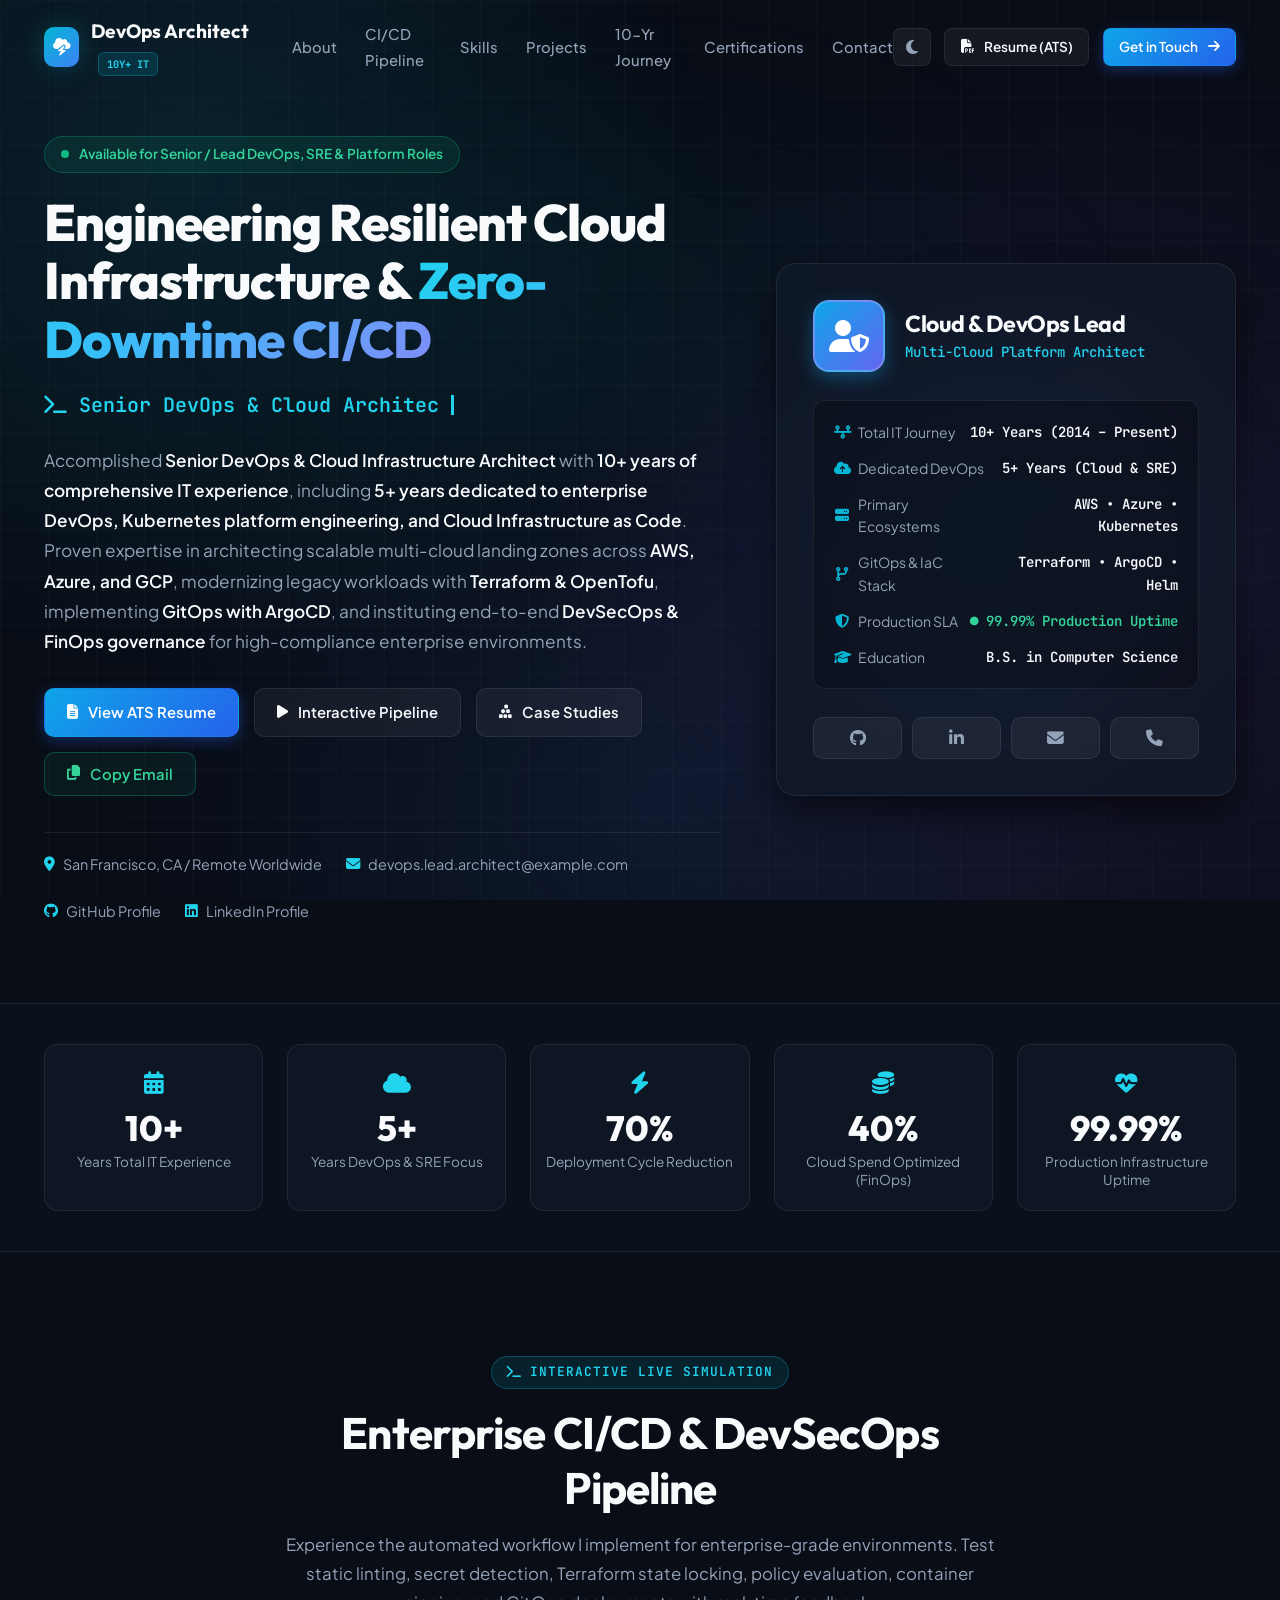
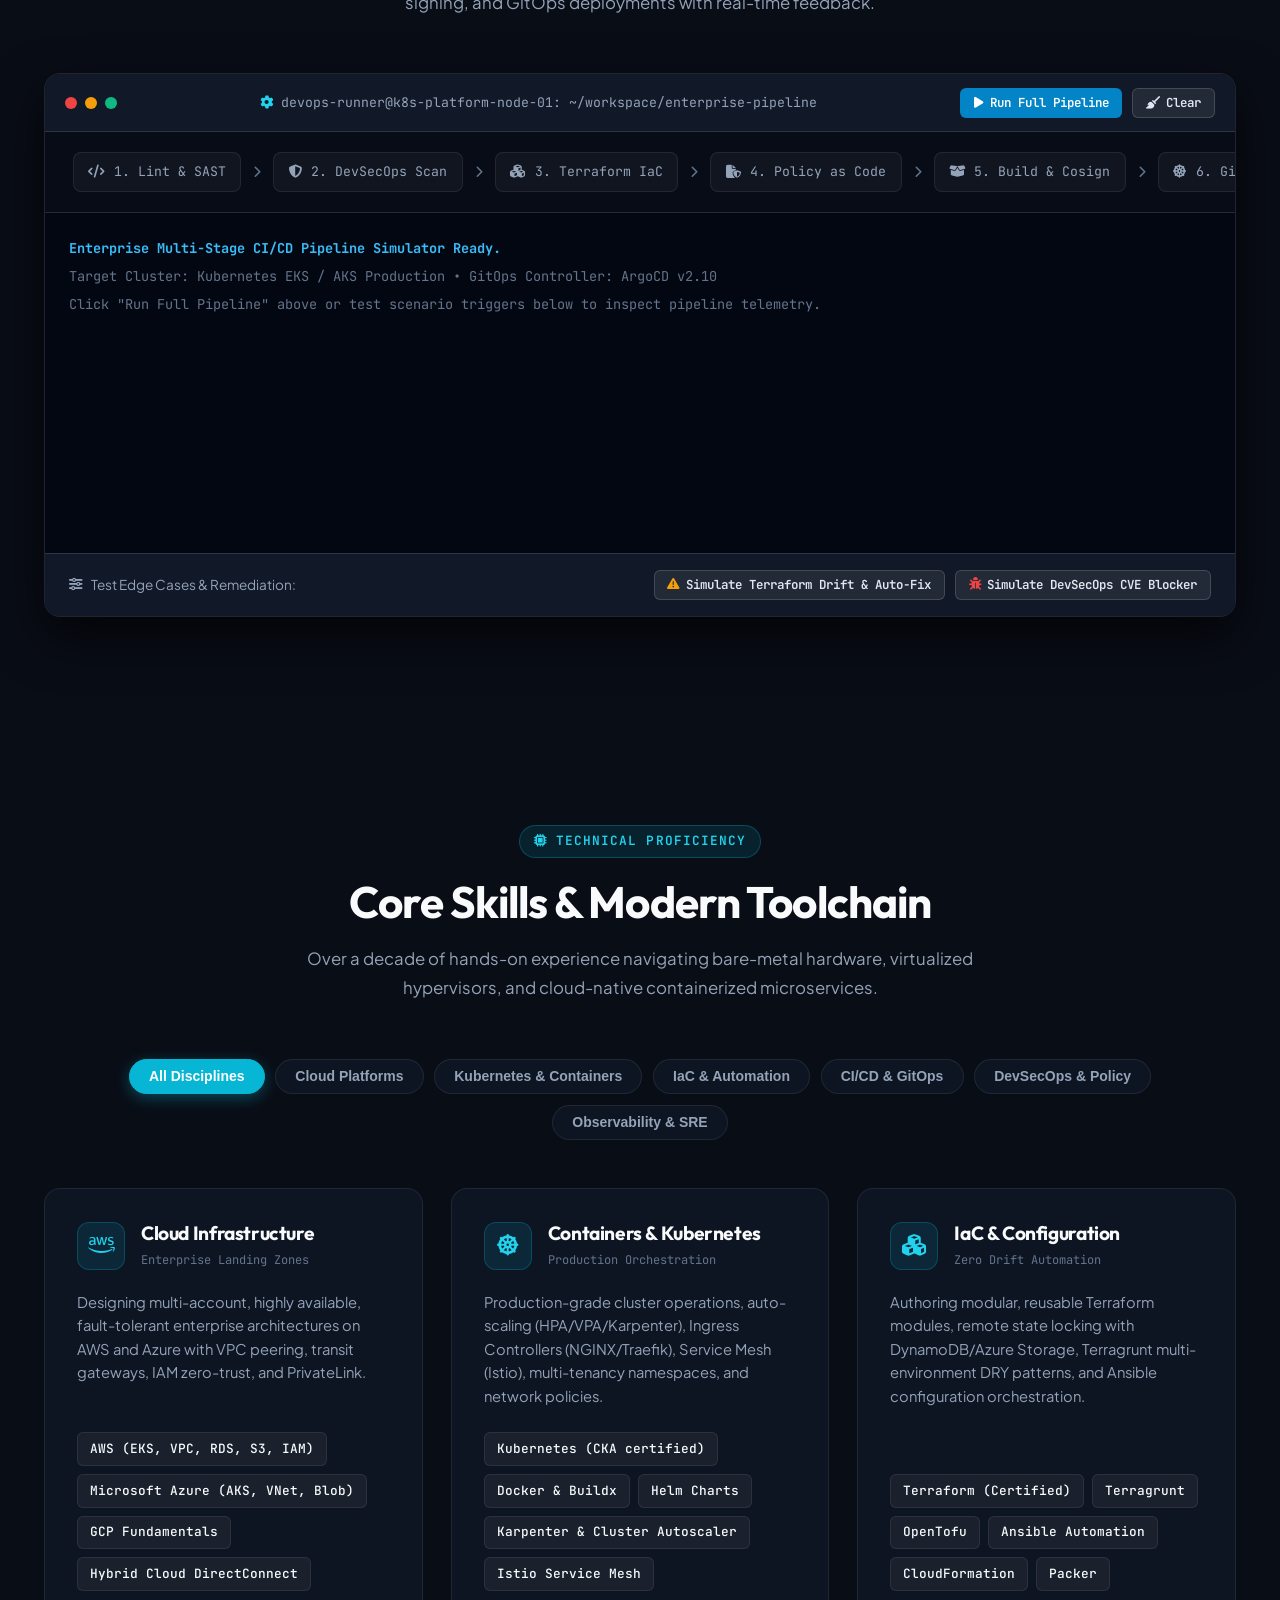
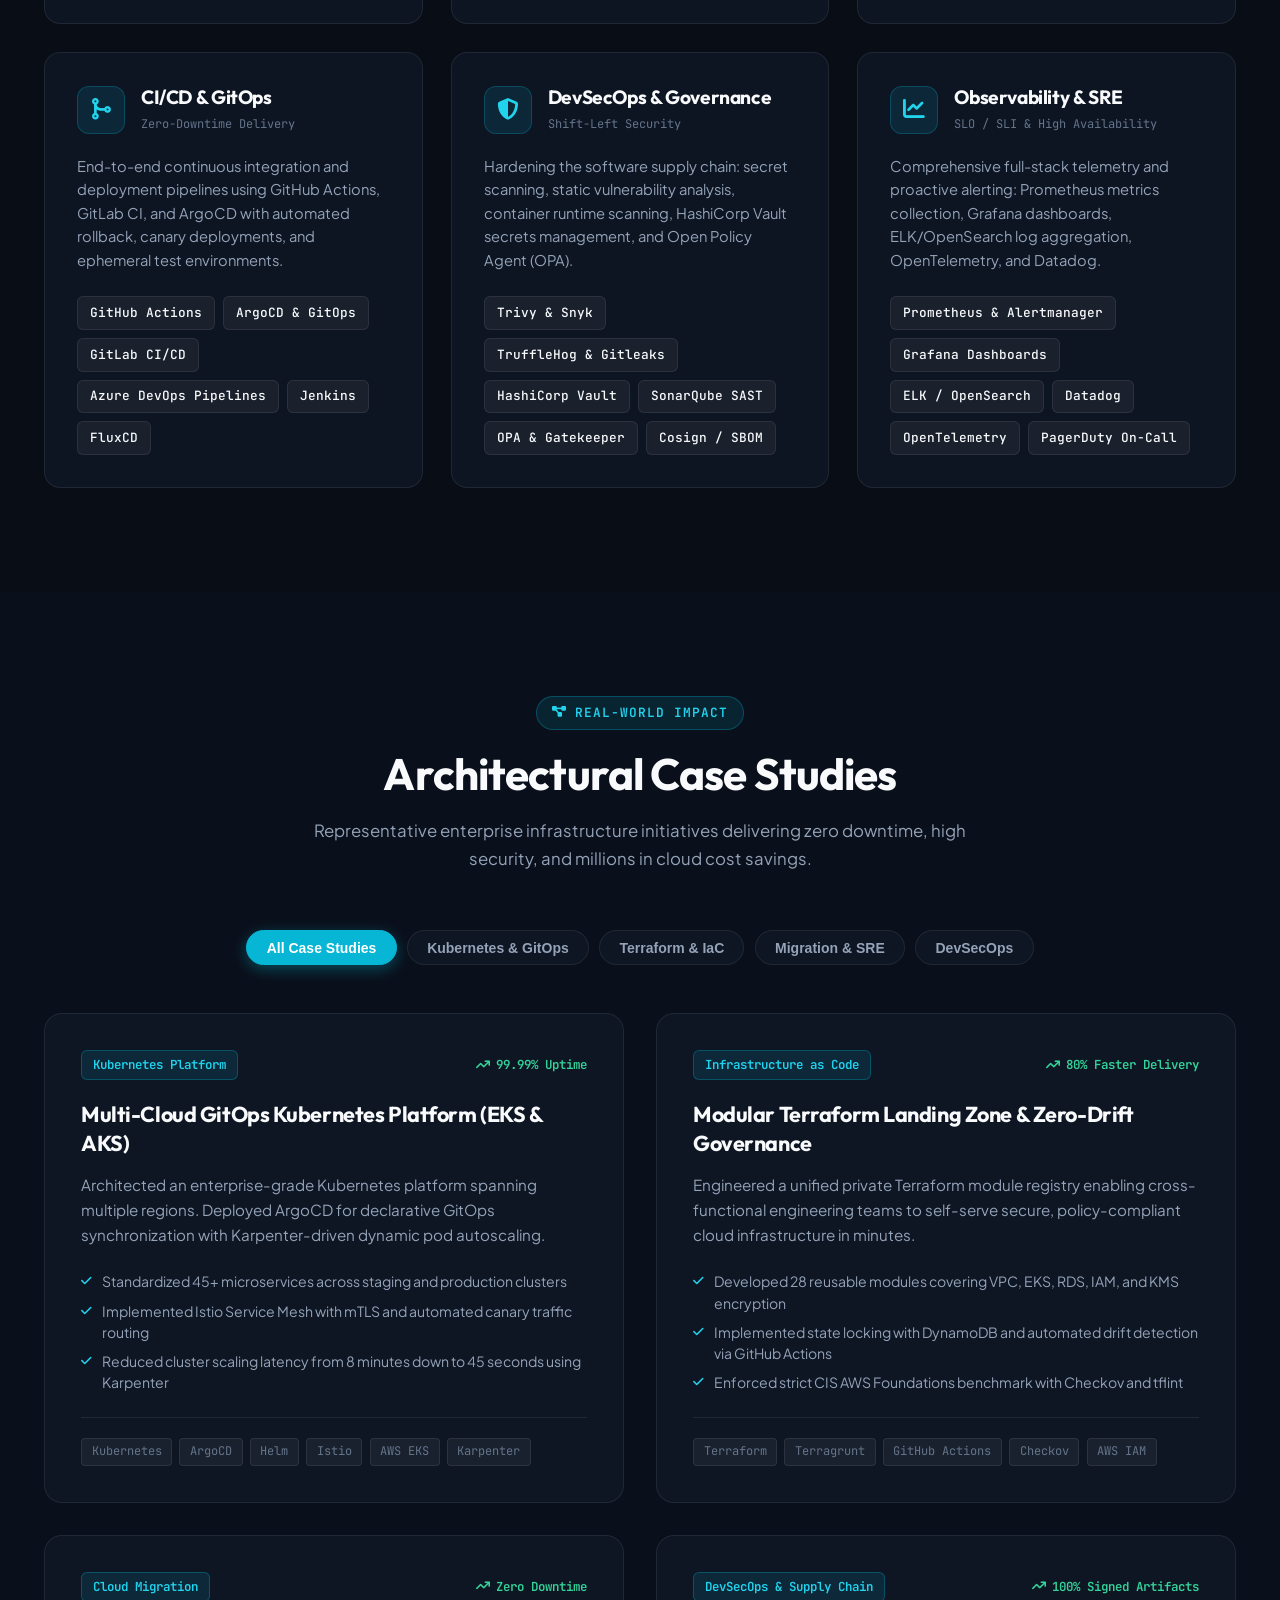
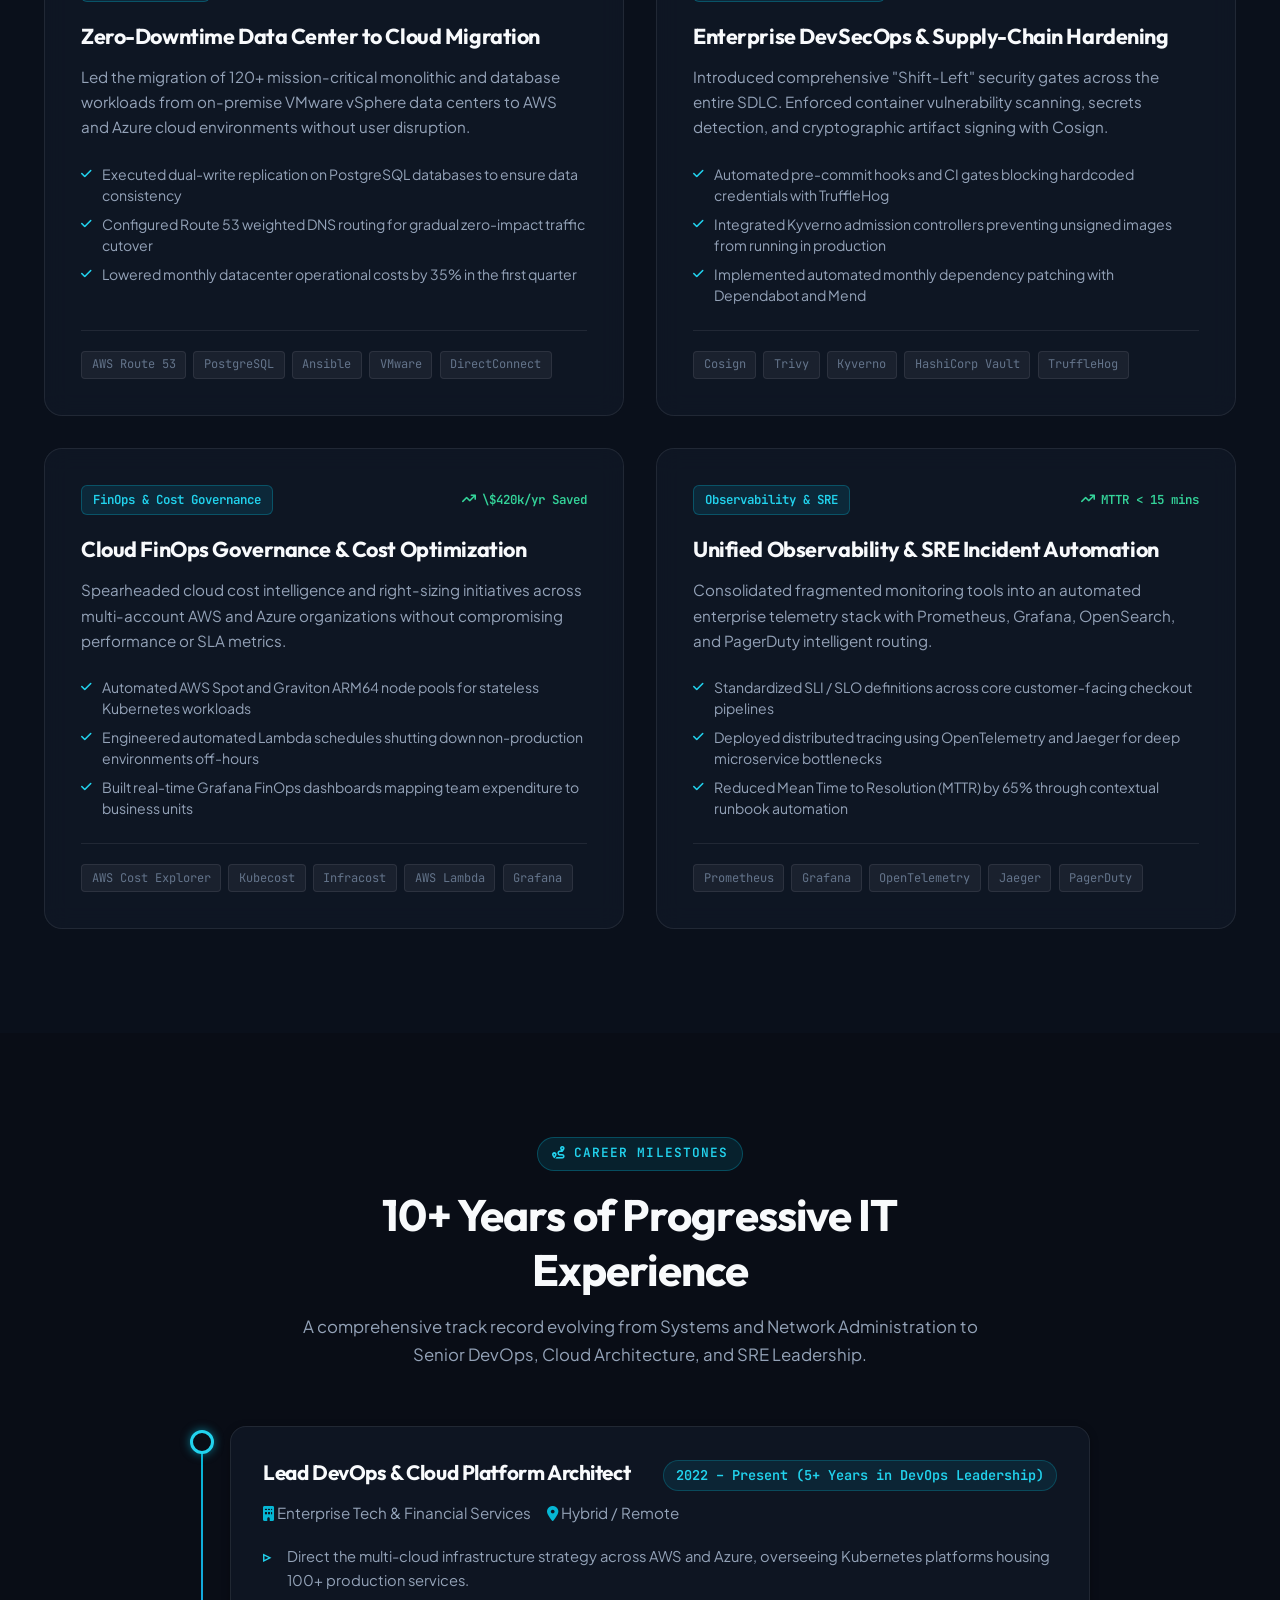
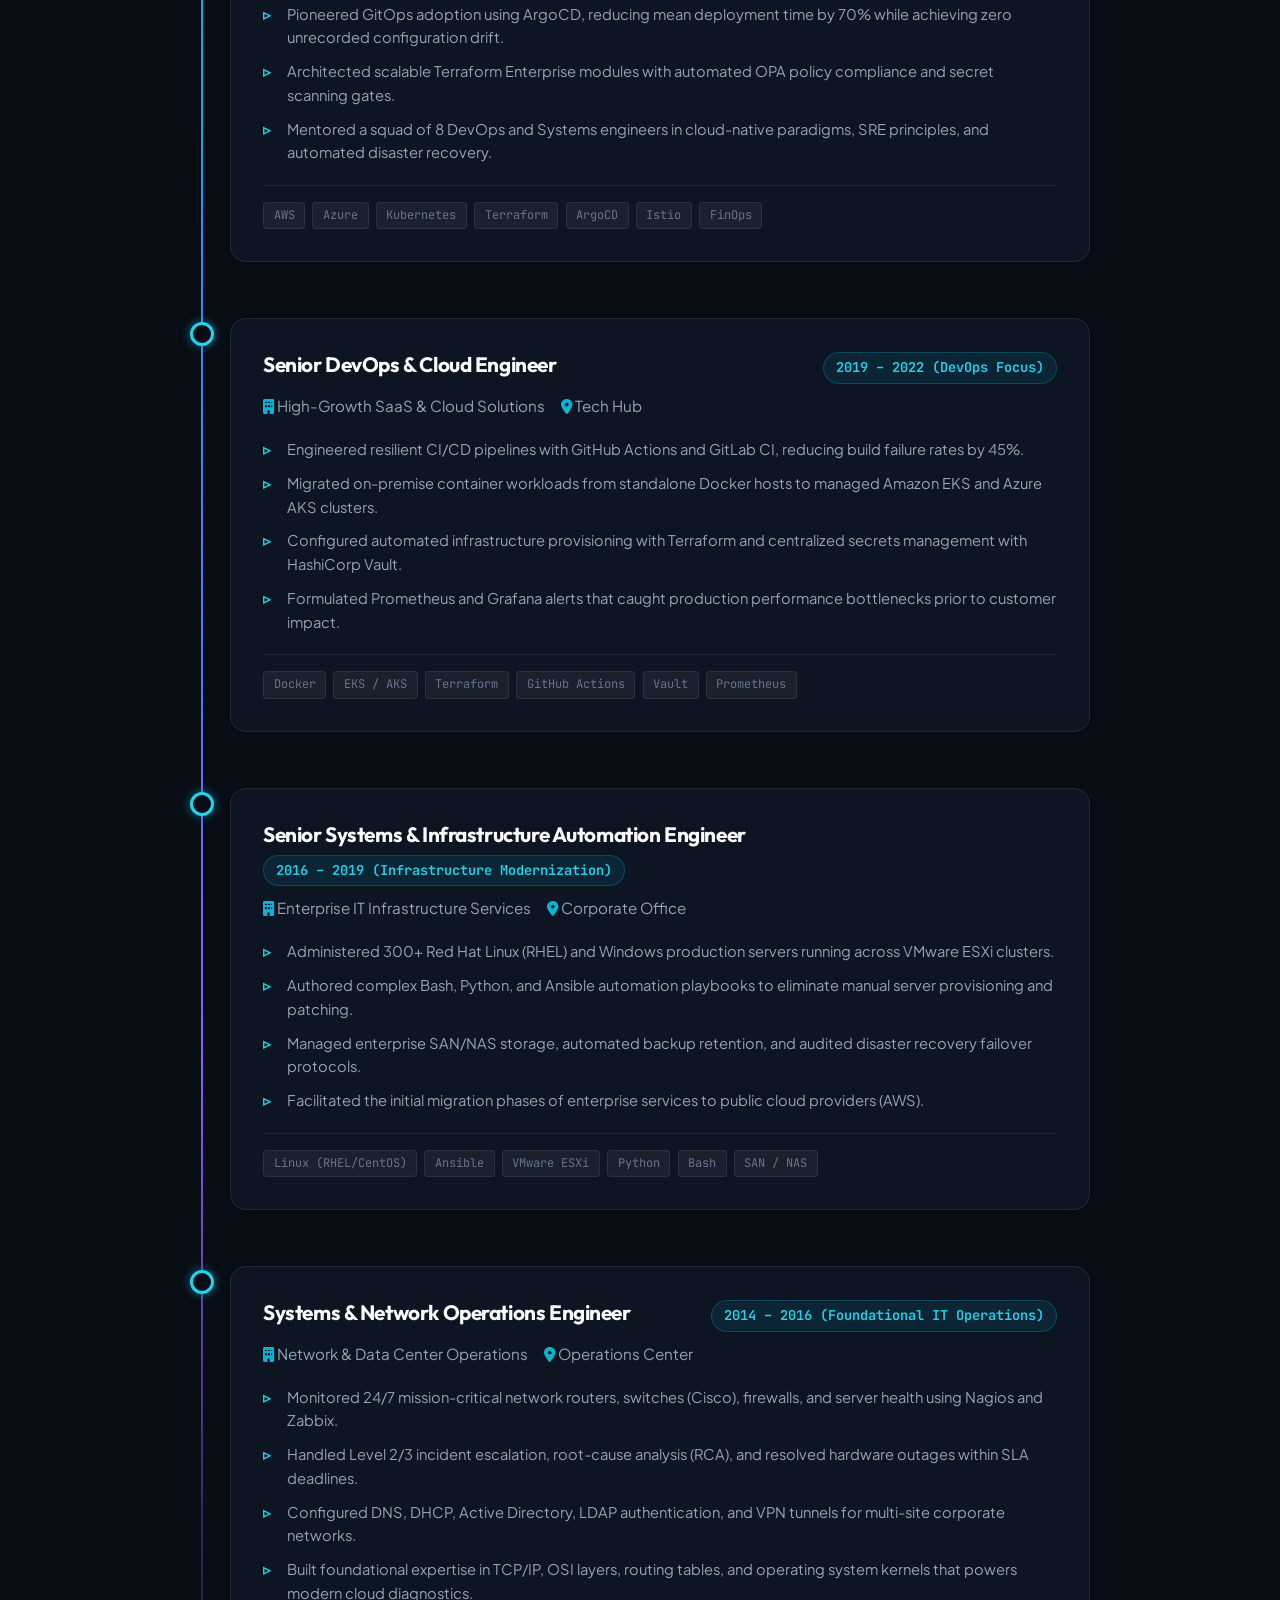
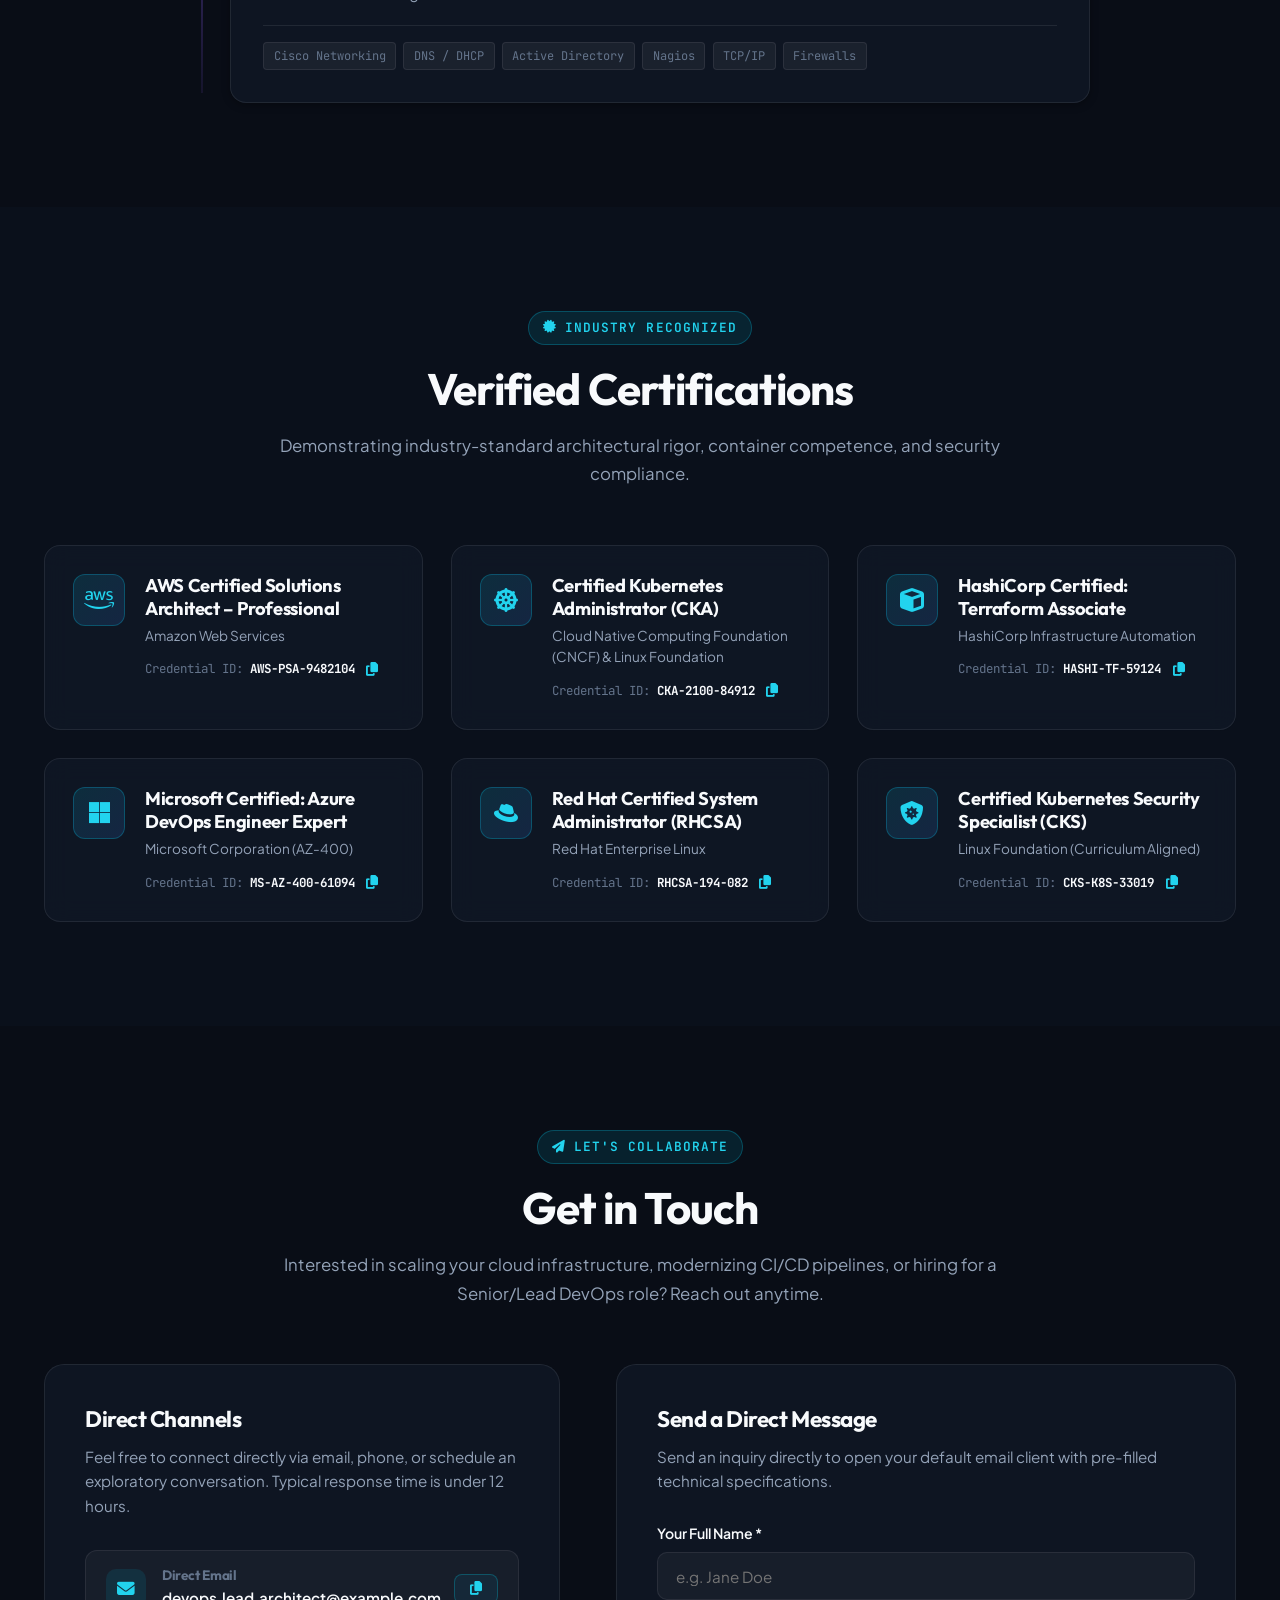
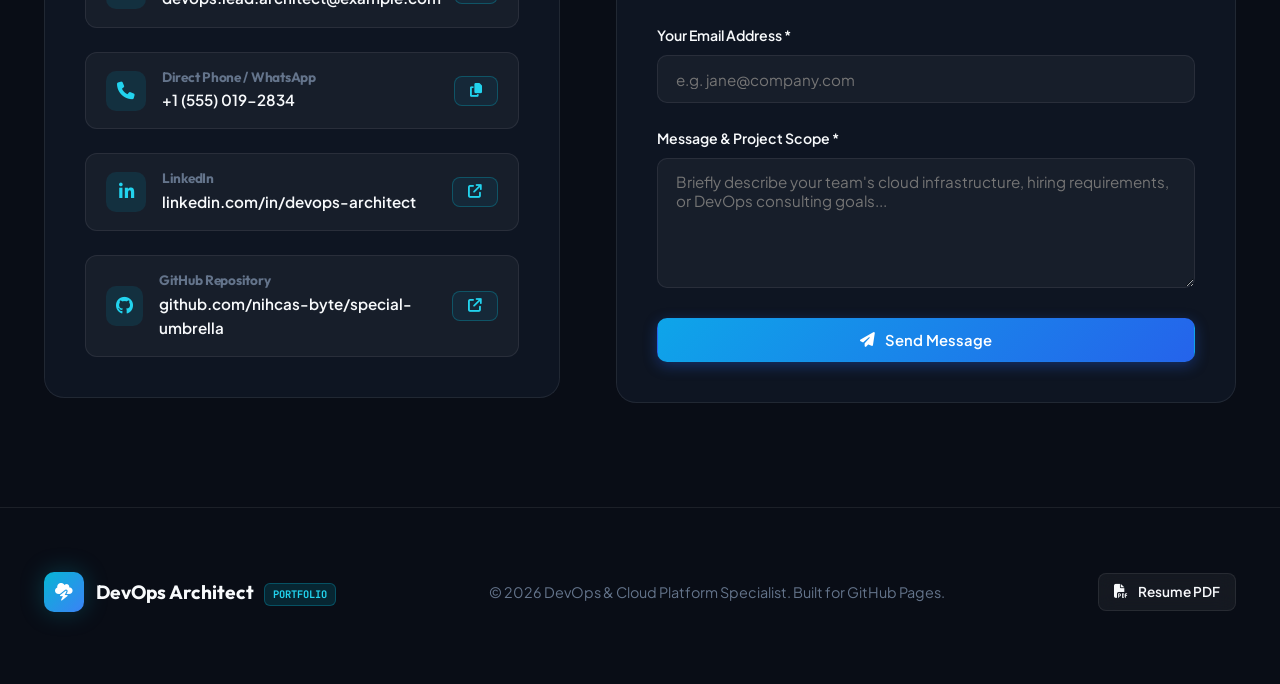
==== commit 08b8684d: "initial commit" ====
--- a/index.html
+++ b/index.html
@@ -1056,3 +1056,4 @@
   <script src="script.js"></script>
 </body>
 </html>
+
--- a/style.css
+++ b/style.css
@@ -1822,3 +1822,4 @@
     page-break-inside: avoid;
   }
 }
+
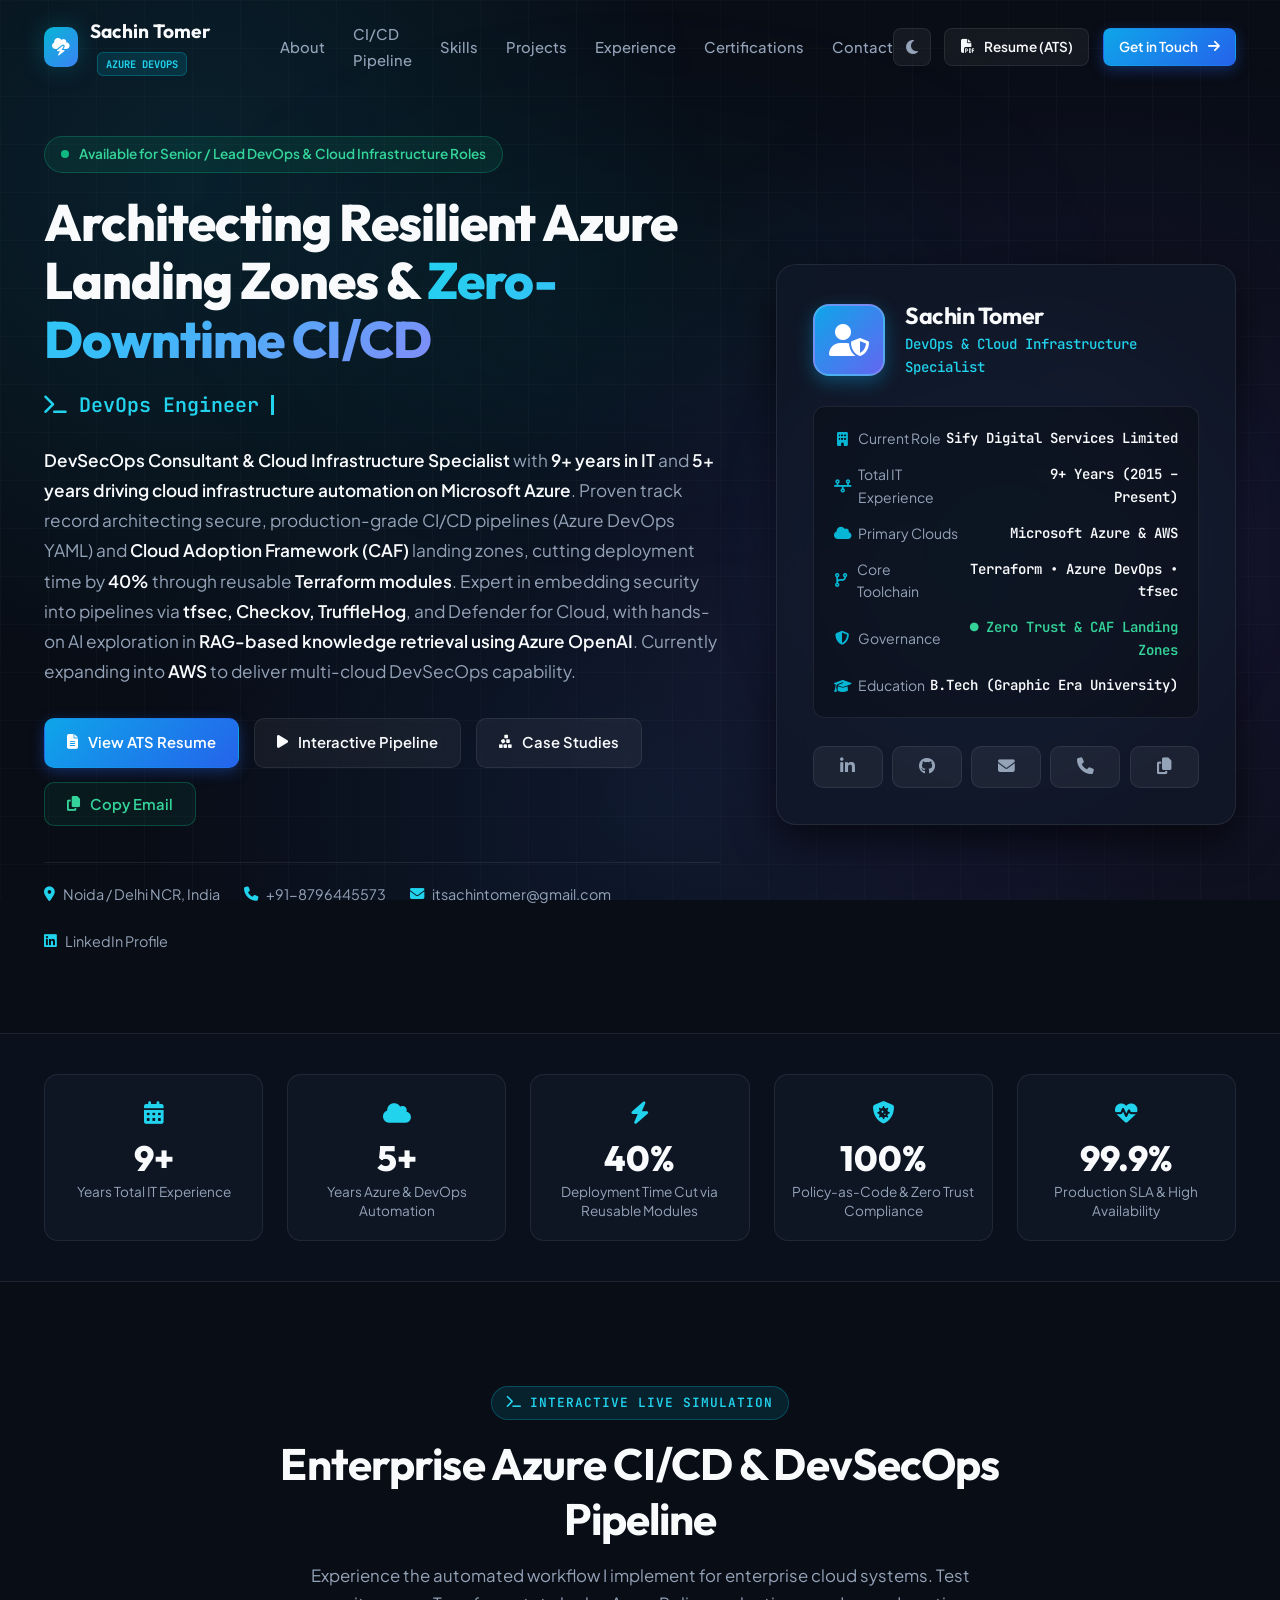
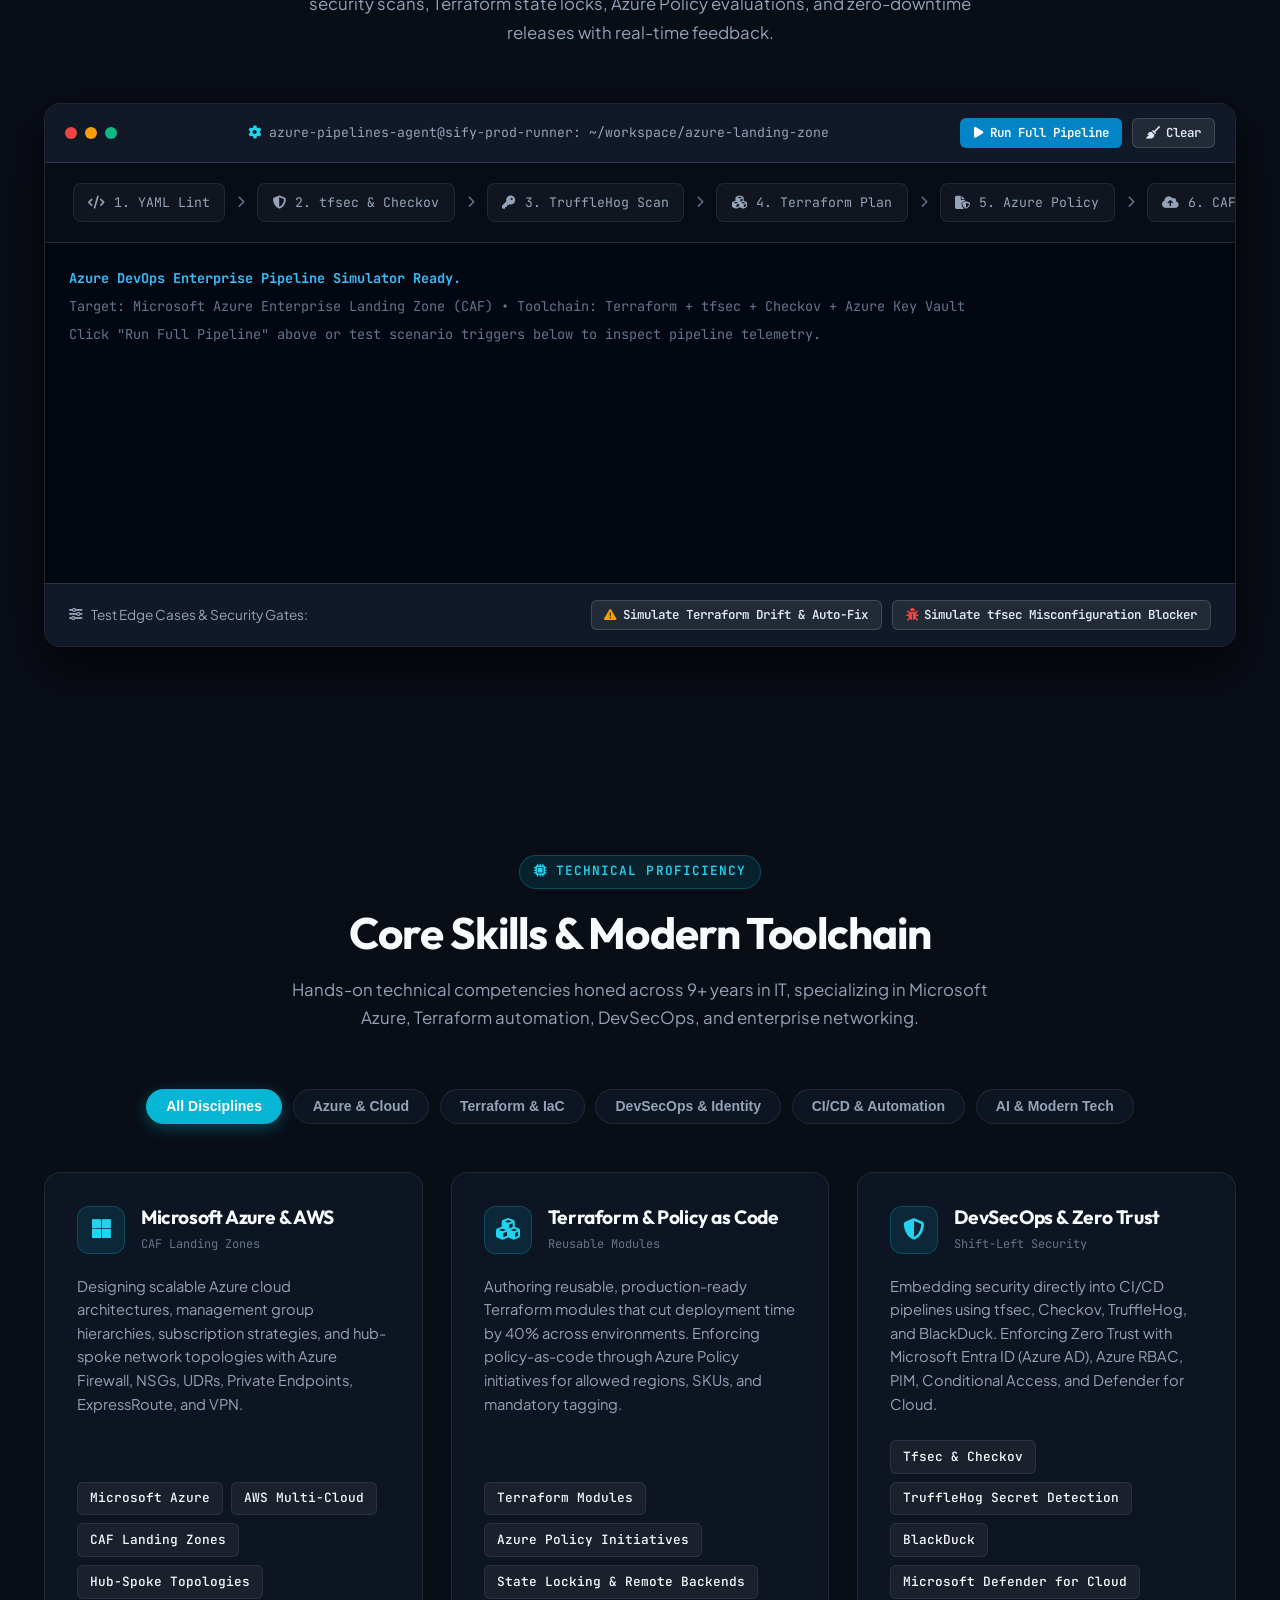
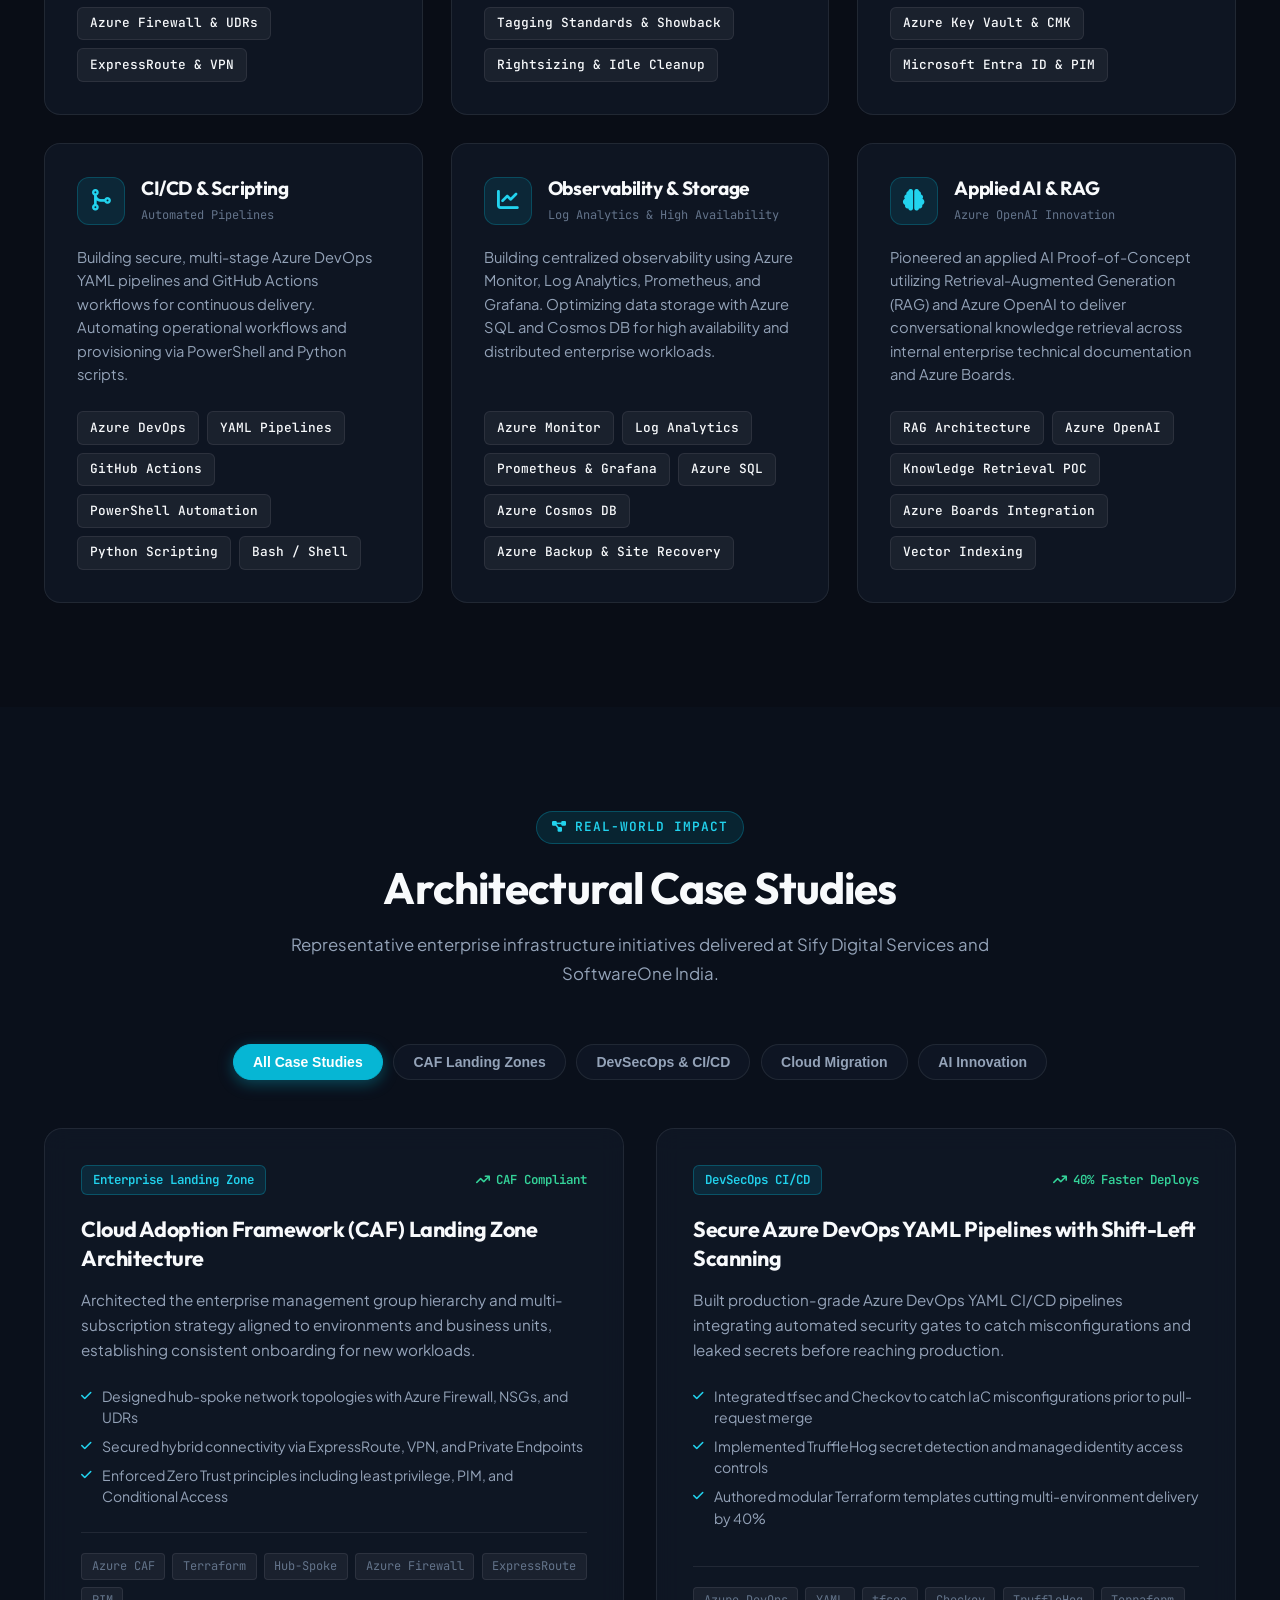
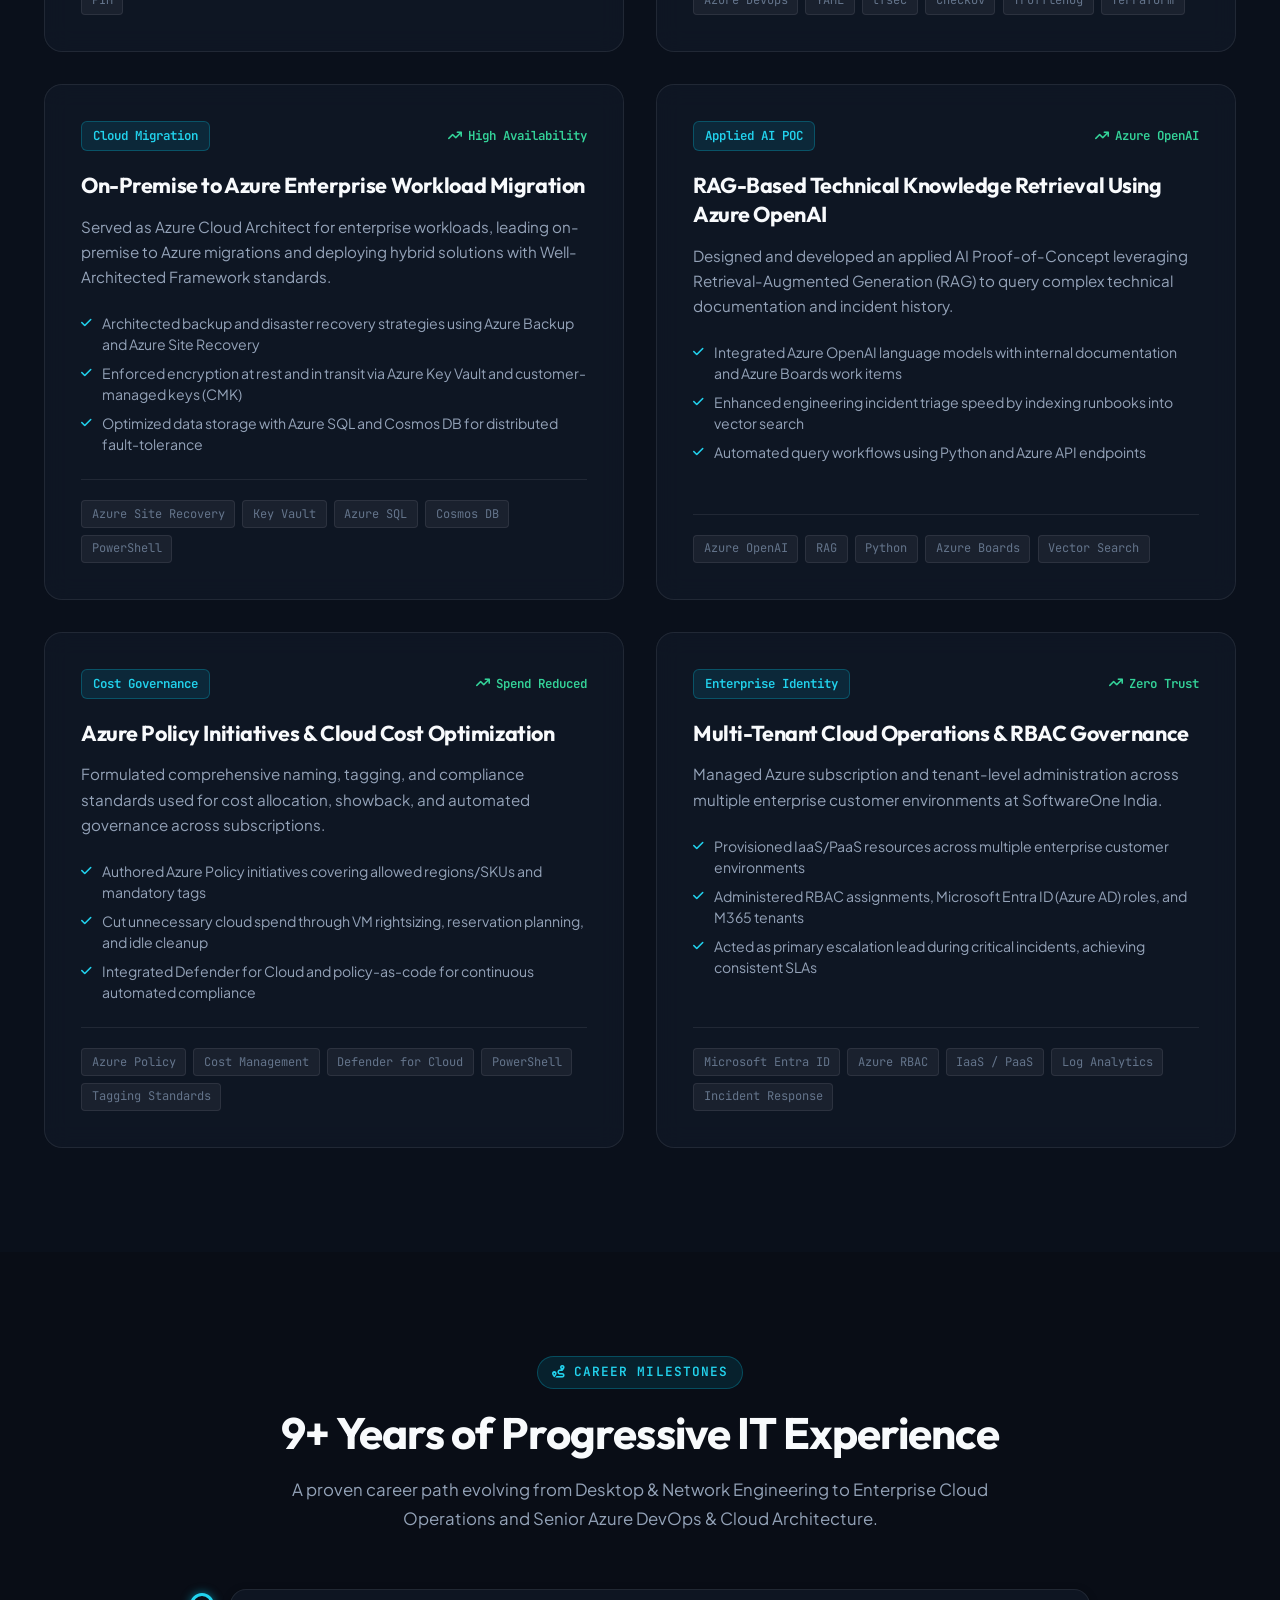
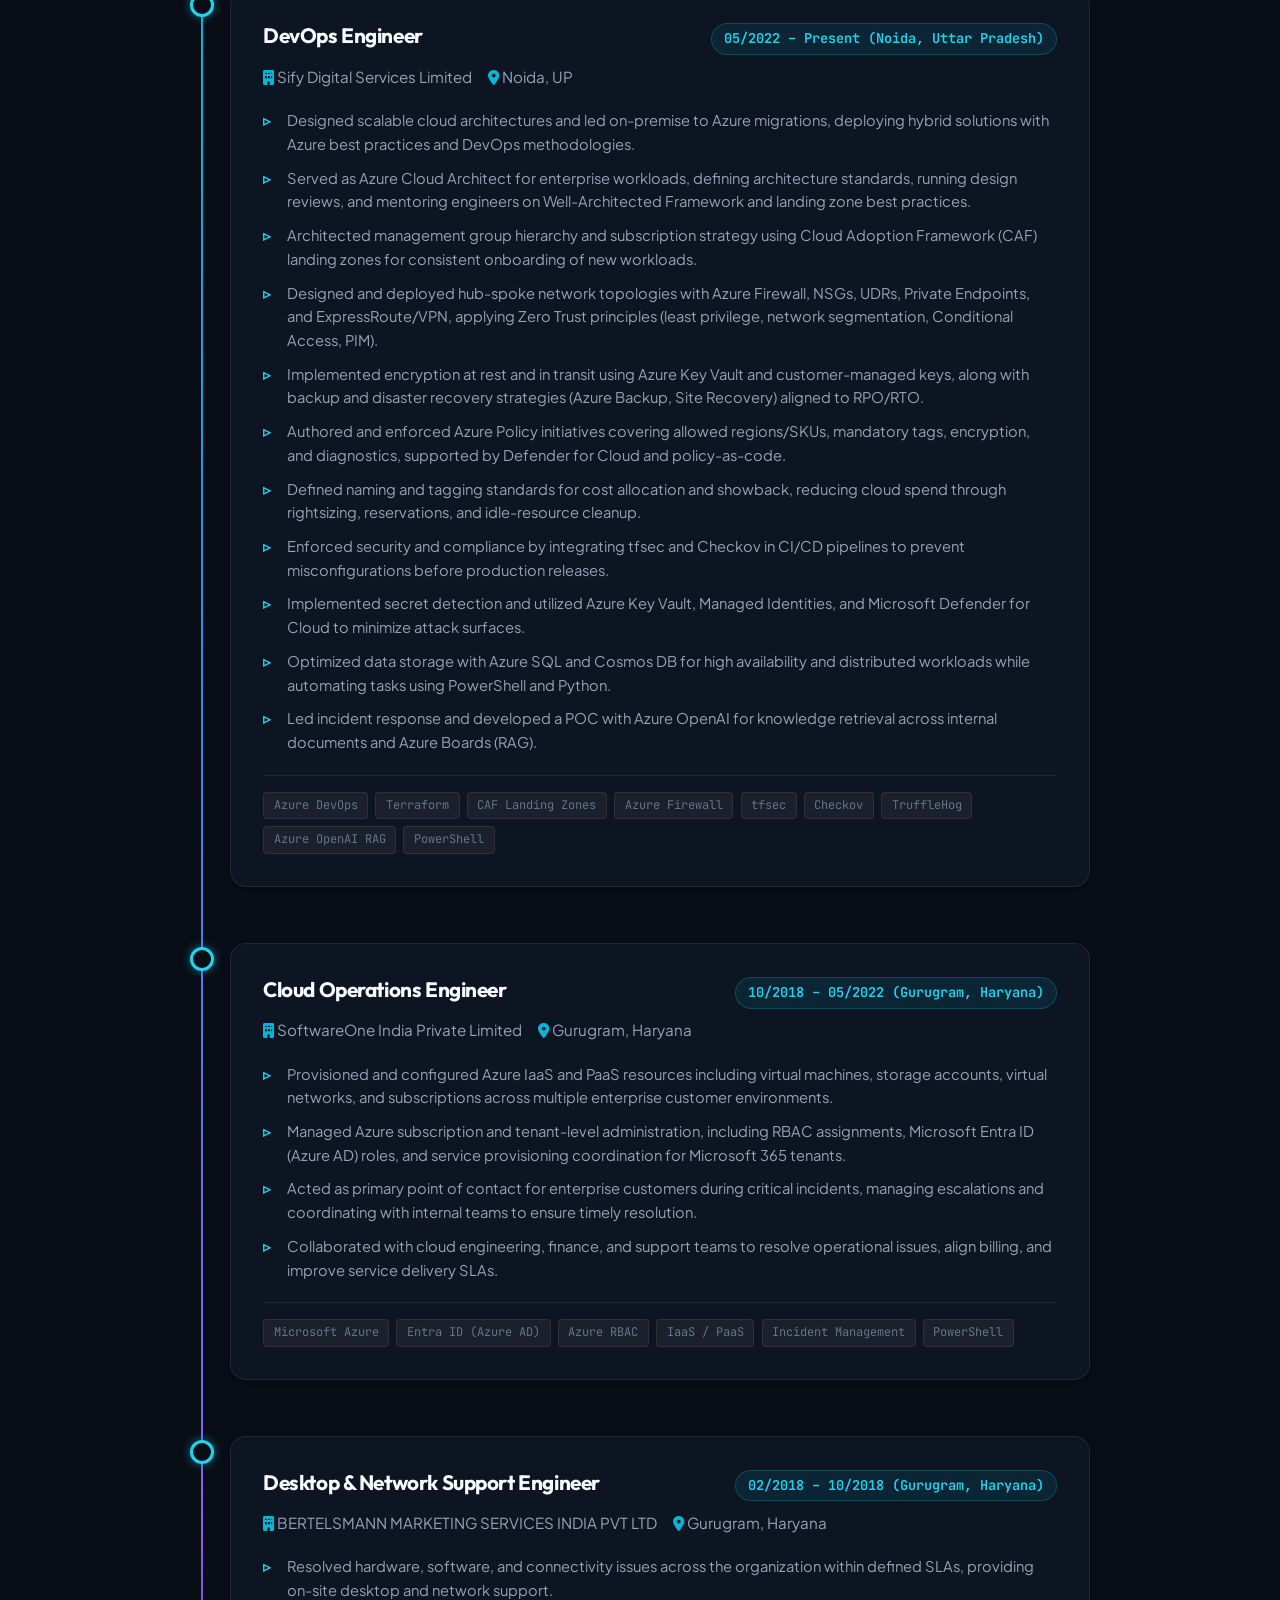
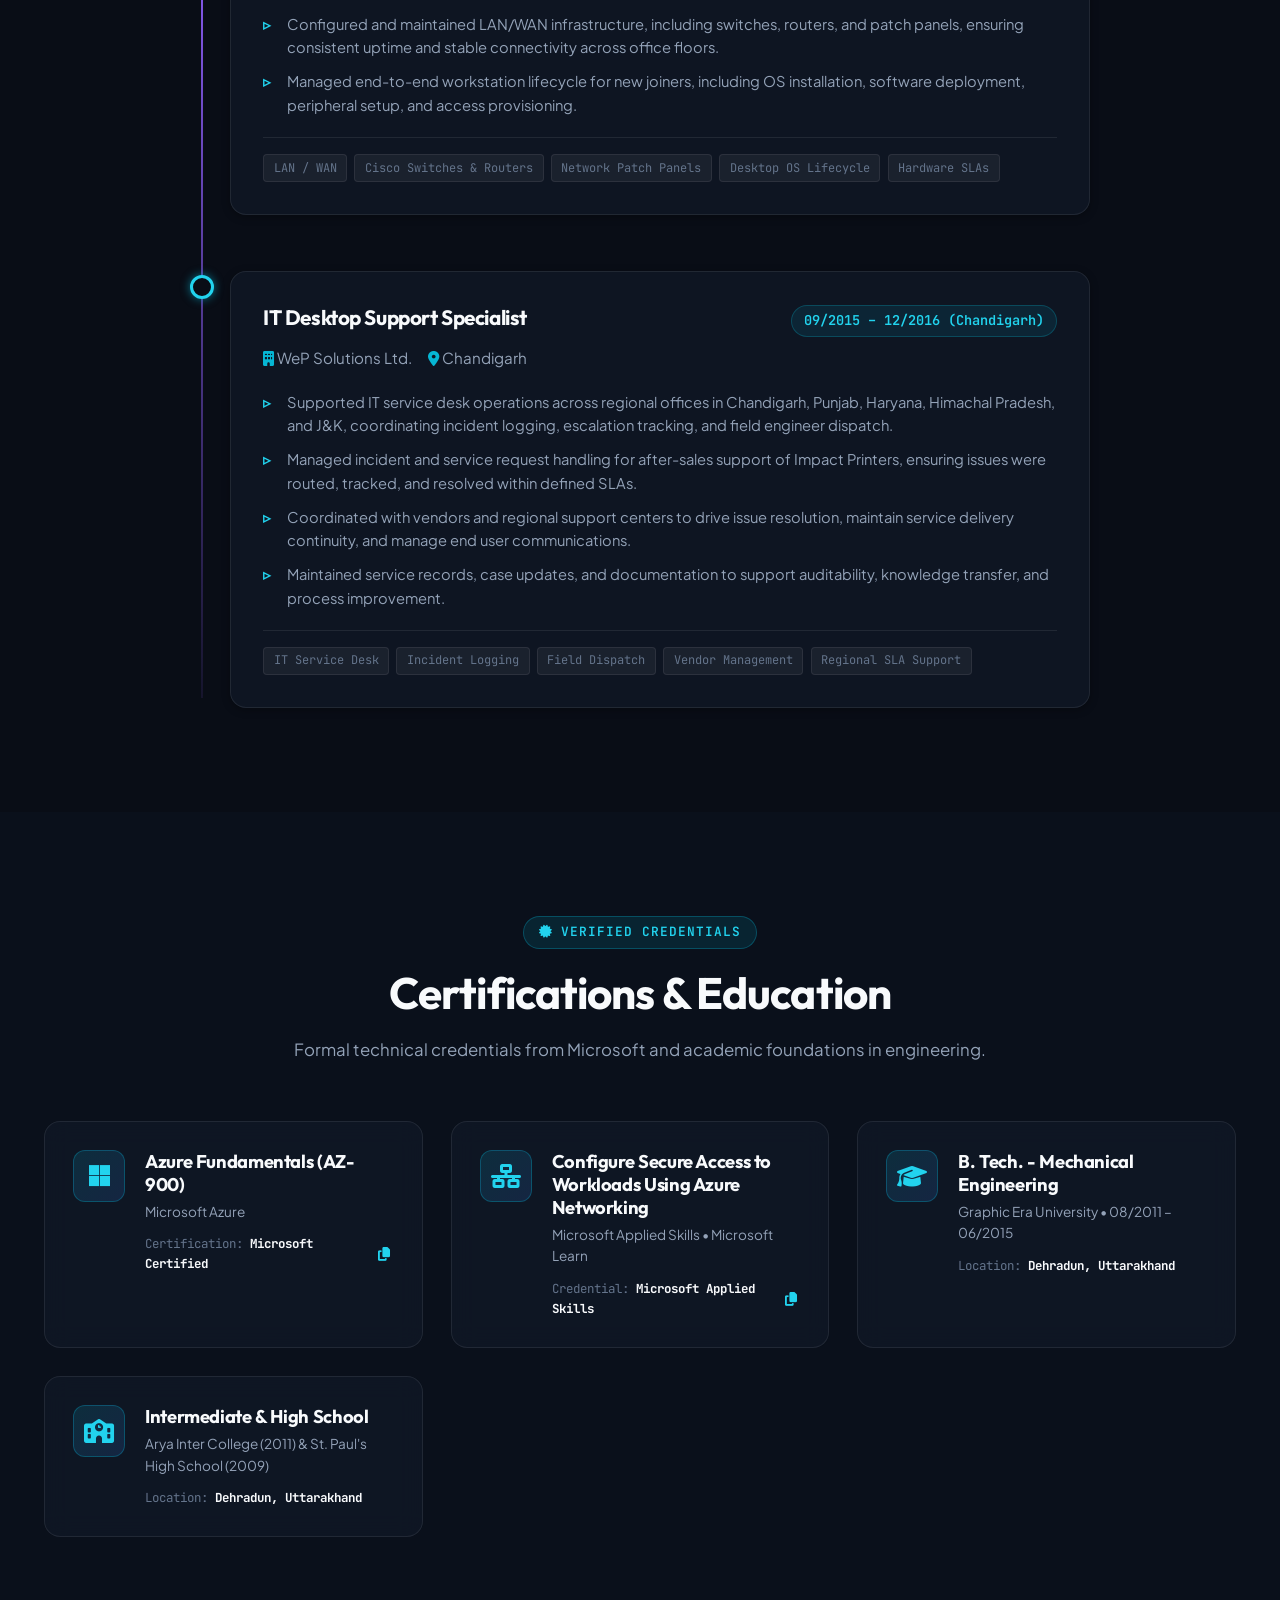
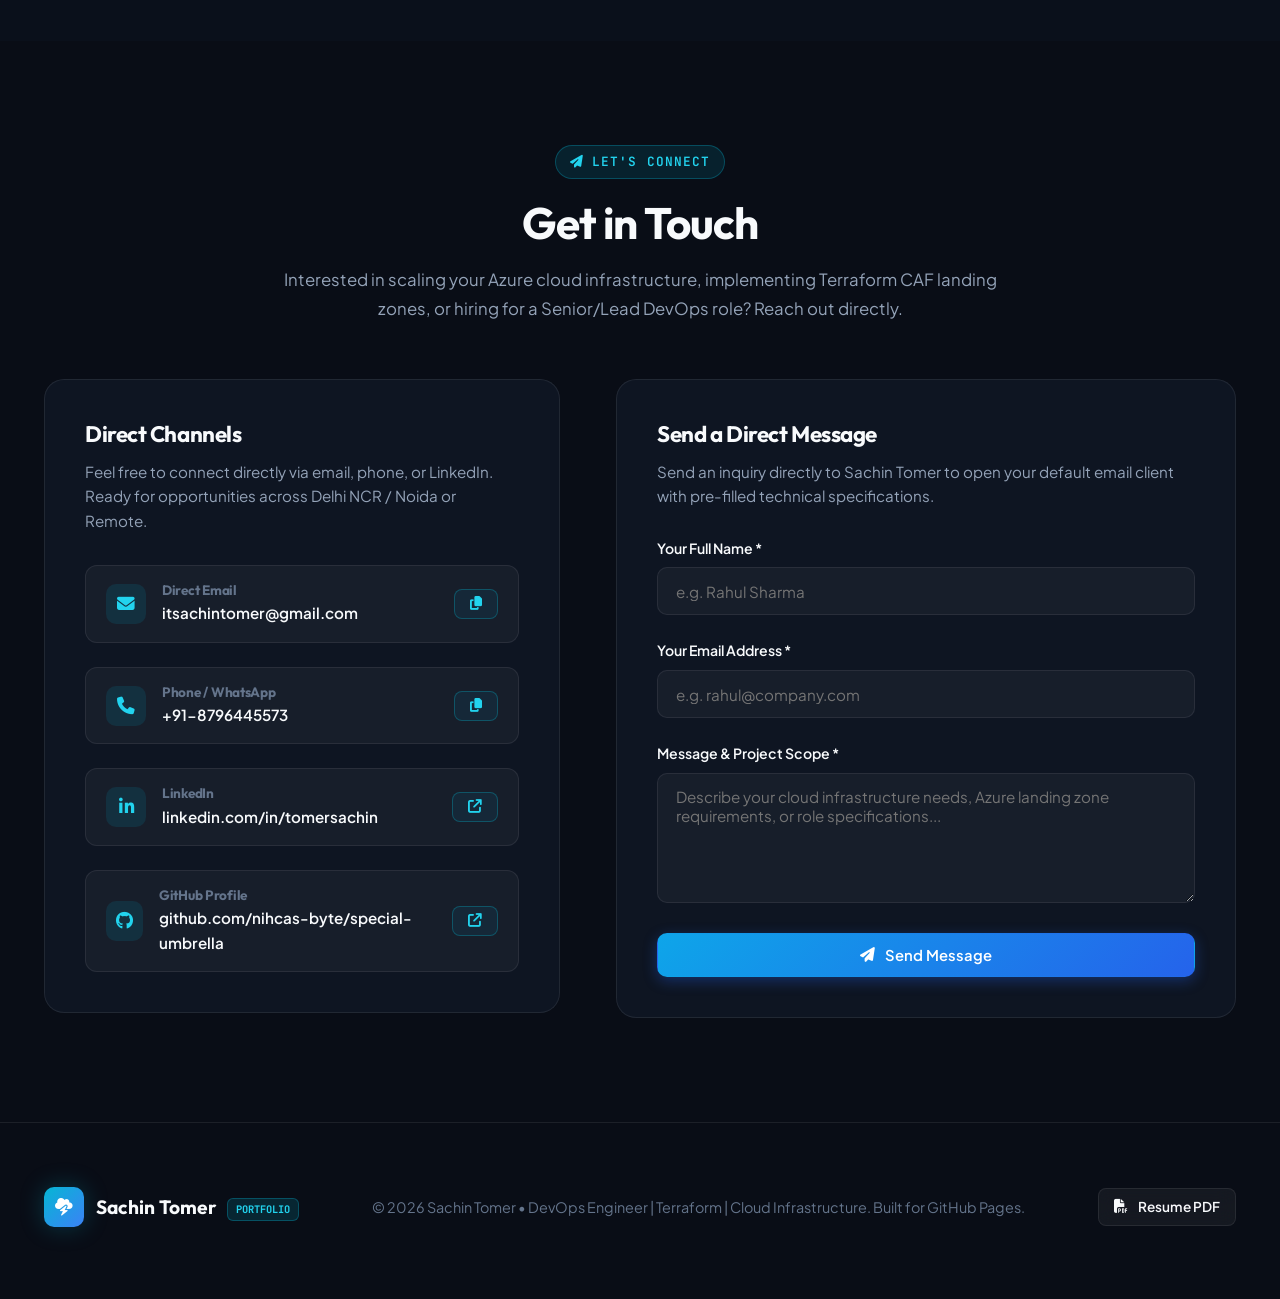
==== commit a9b60414: "feat: customize entire portfolio, ATS resume, and pipeline simulator for Sachin Tomer" ====
--- a/index.html
+++ b/index.html
@@ -3,17 +3,17 @@
 <head>
   <meta charset="UTF-8">
   <meta name="viewport" content="width=device-width, initial-scale=1.0">
-  <title>DevOps & Cloud Infrastructure Architect | 10+ Years IT & 5+ Years DevOps</title>
+  <title>Sachin Tomer | DevOps Engineer | Terraform | Cloud Infrastructure</title>
   
   <!-- SEO & Social Meta Tags -->
-  <meta name="description" content="Senior DevOps & Cloud Infrastructure Architect portfolio. 10+ years enterprise IT experience, 5+ years dedicated in DevOps, Kubernetes, Terraform IaC, multi-cloud (AWS, Azure, GCP), GitOps, and DevSecOps.">
-  <meta name="keywords" content="DevOps Engineer, Cloud Architect, Terraform, Kubernetes, CKA, AWS Solutions Architect, Azure DevOps, GitOps, ArgoCD, DevSecOps, SRE, FinOps, CI/CD">
-  <meta name="author" content="DevOps Cloud Architect">
+  <meta name="description" content="Portfolio of Sachin Tomer - DevOps Engineer & Cloud Infrastructure Specialist with 9+ years IT experience and 5+ years driving cloud infrastructure automation on Microsoft Azure, Terraform, and DevSecOps.">
+  <meta name="keywords" content="Sachin Tomer, DevOps Engineer, Azure DevOps, Terraform, Cloud Infrastructure, CAF Landing Zones, tfsec, Checkov, TruffleHog, DevSecOps, Azure OpenAI RAG, Noida">
+  <meta name="author" content="Sachin Tomer">
   
-  <!-- Open Graph / Facebook -->
+  <!-- Open Graph / Social Media -->
   <meta property="og:type" content="website">
-  <meta property="og:title" content="Senior DevOps & Cloud Infrastructure Architect Portfolio">
-  <meta property="og:description" content="Architecting resilient multi-cloud platforms, zero-downtime CI/CD pipelines, and enterprise Kubernetes ecosystems.">
+  <meta property="og:title" content="Sachin Tomer | DevOps Engineer | Terraform | Cloud Infrastructure">
+  <meta property="og:description" content="DevSecOps Consultant with 9+ years in IT and 5+ years driving cloud infrastructure automation on Microsoft Azure & Terraform.">
   
   <!-- Google Fonts Preconnect -->
   <link rel="preconnect" href="https://fonts.googleapis.com">
@@ -35,13 +35,13 @@
   <!-- Sticky Glassmorphic Navbar -->
   <header class="navbar" id="navbar">
     <div class="container nav-container">
-      <a href="#hero" class="brand-logo" aria-label="Home">
+      <a href="#hero" class="brand-logo" aria-label="Sachin Tomer Home">
         <div class="brand-icon">
           <i class="fa-solid fa-cloud-bolt"></i>
         </div>
         <div>
-          <span>DevOps Architect</span>
-          <span class="brand-badge">10Y+ IT</span>
+          <span>Sachin Tomer</span>
+          <span class="brand-badge">AZURE DEVOPS</span>
         </div>
       </a>
 
@@ -51,7 +51,7 @@
           <li><a href="#pipeline-demo" class="nav-link">CI/CD Pipeline</a></li>
           <li><a href="#skills" class="nav-link">Skills</a></li>
           <li><a href="#projects" class="nav-link">Projects</a></li>
-          <li><a href="#experience" class="nav-link">10-Yr Journey</a></li>
+          <li><a href="#experience" class="nav-link">Experience</a></li>
           <li><a href="#certifications" class="nav-link">Certifications</a></li>
           <li><a href="#contact" class="nav-link">Contact</a></li>
         </ul>
@@ -85,21 +85,21 @@
         <div class="hero-content">
           <div class="availability-pill">
             <span class="pulsing-dot"></span>
-            <span>Available for Senior / Lead DevOps, SRE & Platform Roles</span>
+            <span>Available for Senior / Lead DevOps & Cloud Infrastructure Roles</span>
           </div>
 
           <h1 class="hero-title">
-            Engineering Resilient Cloud Infrastructure & <span class="gradient-text">Zero-Downtime CI/CD</span>
+            Architecting Resilient Azure Landing Zones & <span class="gradient-text">Zero-Downtime CI/CD</span>
           </h1>
 
           <div class="hero-role-wrapper">
             <i class="fa-solid fa-terminal"></i>
-            <span id="typewriter-text">Senior DevOps & Cloud Architect</span>
+            <span id="typewriter-text">DevOps Engineer</span>
             <span class="typewriter-cursor"></span>
           </div>
 
           <p class="hero-bio">
-            Accomplished <strong>Senior DevOps & Cloud Infrastructure Architect</strong> with <strong>10+ years of comprehensive IT experience</strong>, including <strong>5+ years dedicated to enterprise DevOps, Kubernetes platform engineering, and Cloud Infrastructure as Code</strong>. Proven expertise in architecting scalable multi-cloud landing zones across <strong>AWS, Azure, and GCP</strong>, modernizing legacy workloads with <strong>Terraform & OpenTofu</strong>, implementing <strong>GitOps with ArgoCD</strong>, and instituting end-to-end <strong>DevSecOps & FinOps governance</strong> for high-compliance enterprise environments.
+            <strong>DevSecOps Consultant & Cloud Infrastructure Specialist</strong> with <strong>9+ years in IT</strong> and <strong>5+ years driving cloud infrastructure automation on Microsoft Azure</strong>. Proven track record architecting secure, production-grade CI/CD pipelines (Azure DevOps YAML) and <strong>Cloud Adoption Framework (CAF)</strong> landing zones, cutting deployment time by <strong>40%</strong> through reusable <strong>Terraform modules</strong>. Expert in embedding security into pipelines via <strong>tfsec, Checkov, TruffleHog</strong>, and Defender for Cloud, with hands-on AI exploration in <strong>RAG-based knowledge retrieval using Azure OpenAI</strong>. Currently expanding into <strong>AWS</strong> to deliver multi-cloud DevSecOps capability.
           </p>
 
           <div class="hero-actions">
@@ -115,7 +115,7 @@
               <i class="fa-solid fa-cubes-stacked"></i>
               <span>Case Studies</span>
             </a>
-            <button class="btn btn-outline-emerald" onclick="copyToClipboard('devops.lead.architect@example.com', 'Email Address')">
+            <button class="btn btn-outline-emerald" onclick="copyToClipboard('itsachintomer@gmail.com', 'Email Address')">
               <i class="fa-solid fa-copy"></i>
               <span>Copy Email</span>
             </button>
@@ -124,19 +124,19 @@
           <div class="hero-contact-quick">
             <div class="hero-contact-item">
               <i class="fa-solid fa-location-dot"></i>
-              <span>San Francisco, CA / Remote Worldwide</span>
+              <span>Noida / Delhi NCR, India</span>
+            </div>
+            <div class="hero-contact-item">
+              <i class="fa-solid fa-phone"></i>
+              <a href="tel:+918796445573">+91-8796445573</a>
             </div>
             <div class="hero-contact-item">
               <i class="fa-solid fa-envelope"></i>
-              <a href="mailto:devops.lead.architect@example.com">devops.lead.architect@example.com</a>
-            </div>
-            <div class="hero-contact-item">
-              <i class="fa-brands fa-github"></i>
-              <a href="https://github.com/nihcas-byte/special-umbrella" target="_blank" rel="noopener noreferrer">GitHub Profile</a>
+              <a href="mailto:itsachintomer@gmail.com">itsachintomer@gmail.com</a>
             </div>
             <div class="hero-contact-item">
               <i class="fa-brands fa-linkedin"></i>
-              <a href="https://linkedin.com" target="_blank" rel="noopener noreferrer">LinkedIn Profile</a>
+              <a href="https://www.linkedin.com/in/tomersachin/" target="_blank" rel="noopener noreferrer">LinkedIn Profile</a>
             </div>
           </div>
         </div>
@@ -150,50 +150,53 @@
                 <i class="fa-solid fa-user-shield"></i>
               </div>
               <div class="profile-card-header">
-                <h2>Cloud & DevOps Lead</h2>
-                <p class="profile-card-title">Multi-Cloud Platform Architect</p>
+                <h2>Sachin Tomer</h2>
+                <p class="profile-card-title">DevOps & Cloud Infrastructure Specialist</p>
               </div>
             </div>
 
             <div class="telemetry-list">
               <div class="telemetry-row">
-                <span class="telemetry-label"><i class="fa-solid fa-timeline"></i> Total IT Journey</span>
-                <span class="telemetry-value">10+ Years (2014 – Present)</span>
+                <span class="telemetry-label"><i class="fa-solid fa-building"></i> Current Role</span>
+                <span class="telemetry-value">Sify Digital Services Limited</span>
               </div>
               <div class="telemetry-row">
-                <span class="telemetry-label"><i class="fa-solid fa-cloud-arrow-up"></i> Dedicated DevOps</span>
-                <span class="telemetry-value">5+ Years (Cloud & SRE)</span>
+                <span class="telemetry-label"><i class="fa-solid fa-timeline"></i> Total IT Experience</span>
+                <span class="telemetry-value">9+ Years (2015 – Present)</span>
               </div>
               <div class="telemetry-row">
-                <span class="telemetry-label"><i class="fa-solid fa-server"></i> Primary Ecosystems</span>
-                <span class="telemetry-value">AWS • Azure • Kubernetes</span>
+                <span class="telemetry-label"><i class="fa-solid fa-cloud"></i> Primary Clouds</span>
+                <span class="telemetry-value">Microsoft Azure & AWS</span>
               </div>
               <div class="telemetry-row">
-                <span class="telemetry-label"><i class="fa-solid fa-code-branch"></i> GitOps & IaC Stack</span>
-                <span class="telemetry-value">Terraform • ArgoCD • Helm</span>
+                <span class="telemetry-label"><i class="fa-solid fa-code-branch"></i> Core Toolchain</span>
+                <span class="telemetry-value">Terraform • Azure DevOps • tfsec</span>
               </div>
               <div class="telemetry-row">
-                <span class="telemetry-label"><i class="fa-solid fa-shield-halved"></i> Production SLA</span>
-                <span class="telemetry-value healthy">● 99.99% Production Uptime</span>
+                <span class="telemetry-label"><i class="fa-solid fa-shield-halved"></i> Governance</span>
+                <span class="telemetry-value healthy">● Zero Trust & CAF Landing Zones</span>
               </div>
               <div class="telemetry-row">
                 <span class="telemetry-label"><i class="fa-solid fa-graduation-cap"></i> Education</span>
-                <span class="telemetry-value">B.S. in Computer Science</span>
+                <span class="telemetry-value">B.Tech (Graphic Era University)</span>
               </div>
             </div>
 
             <div class="profile-card-footer">
-              <a href="https://github.com/nihcas-byte/special-umbrella" target="_blank" rel="noopener noreferrer" class="social-icon-btn" title="GitHub Repository">
+              <a href="https://www.linkedin.com/in/tomersachin/" target="_blank" rel="noopener noreferrer" class="social-icon-btn" title="LinkedIn Profile" aria-label="LinkedIn">
+                <i class="fa-brands fa-linkedin-in"></i>
+              </a>
+              <a href="https://github.com/nihcas-byte/special-umbrella" target="_blank" rel="noopener noreferrer" class="social-icon-btn" title="GitHub Repository" aria-label="GitHub">
                 <i class="fa-brands fa-github"></i>
               </a>
-              <a href="https://linkedin.com" target="_blank" rel="noopener noreferrer" class="social-icon-btn" title="LinkedIn Profile">
-                <i class="fa-brands fa-linkedin-in"></i>
-              </a>
-              <a href="mailto:devops.lead.architect@example.com" class="social-icon-btn" title="Send Direct Email">
+              <a href="mailto:itsachintomer@gmail.com" class="social-icon-btn" title="Send Email" aria-label="Email">
                 <i class="fa-solid fa-envelope"></i>
               </a>
-              <button onclick="copyToClipboard('+1 (555) 019-2834', 'Phone Number')" class="social-icon-btn" title="Copy Phone Number">
+              <a href="tel:+918796445573" class="social-icon-btn" title="Call Phone" aria-label="Phone">
                 <i class="fa-solid fa-phone"></i>
+              </a>
+              <button onclick="copyToClipboard('+918796445573', 'Phone Number')" class="social-icon-btn" title="Copy Phone Number" aria-label="Copy Phone">
+                <i class="fa-solid fa-copy"></i>
               </button>
             </div>
           </div>
@@ -209,28 +212,28 @@
         <div class="stats-grid">
           <div class="stat-card">
             <div class="stat-icon"><i class="fa-solid fa-calendar-days"></i></div>
-            <div class="stat-number">10+</div>
+            <div class="stat-number">9+</div>
             <div class="stat-label">Years Total IT Experience</div>
           </div>
           <div class="stat-card">
             <div class="stat-icon"><i class="fa-solid fa-cloud"></i></div>
             <div class="stat-number">5+</div>
-            <div class="stat-label">Years DevOps & SRE Focus</div>
+            <div class="stat-label">Years Azure & DevOps Automation</div>
           </div>
           <div class="stat-card">
             <div class="stat-icon"><i class="fa-solid fa-bolt"></i></div>
-            <div class="stat-number">70%</div>
-            <div class="stat-label">Deployment Cycle Reduction</div>
+            <div class="stat-number">40%</div>
+            <div class="stat-label">Deployment Time Cut via Reusable Modules</div>
           </div>
           <div class="stat-card">
-            <div class="stat-icon"><i class="fa-solid fa-coins"></i></div>
-            <div class="stat-number">40%</div>
-            <div class="stat-label">Cloud Spend Optimized (FinOps)</div>
+            <div class="stat-icon"><i class="fa-solid fa-shield-virus"></i></div>
+            <div class="stat-number">100%</div>
+            <div class="stat-label">Policy-as-Code & Zero Trust Compliance</div>
           </div>
           <div class="stat-card">
             <div class="stat-icon"><i class="fa-solid fa-heart-pulse"></i></div>
-            <div class="stat-number">99.99%</div>
-            <div class="stat-label">Production Infrastructure Uptime</div>
+            <div class="stat-number">99.9%</div>
+            <div class="stat-label">Production SLA & High Availability</div>
           </div>
         </div>
       </div>
@@ -243,9 +246,9 @@
       <div class="container">
         <div class="section-header">
           <div class="section-tag"><i class="fa-solid fa-terminal"></i> Interactive Live Simulation</div>
-          <h2 class="section-title">Enterprise CI/CD & DevSecOps Pipeline</h2>
+          <h2 class="section-title">Enterprise Azure CI/CD & DevSecOps Pipeline</h2>
           <p class="section-subtitle">
-            Experience the automated workflow I implement for enterprise-grade environments. Test static linting, secret detection, Terraform state locking, policy evaluation, container signing, and GitOps deployments with real-time feedback.
+            Experience the automated workflow I implement for enterprise cloud systems. Test security scans, Terraform state locks, Azure Policy evaluations, and zero-downtime releases with real-time feedback.
           </p>
         </div>
 
@@ -258,7 +261,7 @@
             </div>
             <div class="terminal-title">
               <i class="fa-solid fa-gear" style="color: var(--cyan-glow);"></i>
-              <span>devops-runner@k8s-platform-node-01: ~/workspace/enterprise-pipeline</span>
+              <span>azure-pipelines-agent@sify-prod-runner: ~/workspace/azure-landing-zone</span>
             </div>
             <div class="terminal-actions">
               <button class="term-btn primary" id="btn-run-pipeline">
@@ -274,44 +277,44 @@
           <div class="pipeline-flow-bar">
             <div class="pipeline-stage" id="stage-1">
               <i class="fa-solid fa-code"></i>
-              <span>1. Lint & SAST</span>
+              <span>1. YAML Lint</span>
             </div>
             <i class="fa-solid fa-chevron-right pipeline-arrow"></i>
 
             <div class="pipeline-stage" id="stage-2">
               <i class="fa-solid fa-shield-halved"></i>
-              <span>2. DevSecOps Scan</span>
+              <span>2. tfsec & Checkov</span>
             </div>
             <i class="fa-solid fa-chevron-right pipeline-arrow"></i>
 
             <div class="pipeline-stage" id="stage-3">
+              <i class="fa-solid fa-key"></i>
+              <span>3. TruffleHog Scan</span>
+            </div>
+            <i class="fa-solid fa-chevron-right pipeline-arrow"></i>
+
+            <div class="pipeline-stage" id="stage-4">
               <i class="fa-solid fa-cubes"></i>
-              <span>3. Terraform IaC</span>
+              <span>4. Terraform Plan</span>
             </div>
             <i class="fa-solid fa-chevron-right pipeline-arrow"></i>
 
-            <div class="pipeline-stage" id="stage-4">
+            <div class="pipeline-stage" id="stage-5">
               <i class="fa-solid fa-file-shield"></i>
-              <span>4. Policy as Code</span>
+              <span>5. Azure Policy</span>
             </div>
             <i class="fa-solid fa-chevron-right pipeline-arrow"></i>
 
-            <div class="pipeline-stage" id="stage-5">
-              <i class="fa-solid fa-box-open"></i>
-              <span>5. Build & Cosign</span>
-            </div>
-            <i class="fa-solid fa-chevron-right pipeline-arrow"></i>
-
             <div class="pipeline-stage" id="stage-6">
-              <i class="fa-solid fa-dharmachakra"></i>
-              <span>6. GitOps ArgoCD</span>
+              <i class="fa-solid fa-cloud-arrow-up"></i>
+              <span>6. CAF Deploy</span>
             </div>
           </div>
 
           <!-- Console Body -->
           <div class="terminal-console-body" id="terminal-console">
-            <div class="terminal-line cyan bold">Enterprise Multi-Stage CI/CD Pipeline Simulator Ready.</div>
-            <div class="terminal-line dim">Target Cluster: Kubernetes EKS / AKS Production • GitOps Controller: ArgoCD v2.10</div>
+            <div class="terminal-line cyan bold">Azure DevOps Enterprise Pipeline Simulator Ready.</div>
+            <div class="terminal-line dim">Target: Microsoft Azure Enterprise Landing Zone (CAF) • Toolchain: Terraform + tfsec + Checkov + Azure Key Vault</div>
             <div class="terminal-line dim">Click "Run Full Pipeline" above or test scenario triggers below to inspect pipeline telemetry.</div>
           </div>
 
@@ -319,14 +322,14 @@
           <div class="pipeline-interactive-triggers">
             <div class="triggers-label">
               <i class="fa-solid fa-sliders"></i>
-              <span>Test Edge Cases & Remediation:</span>
+              <span>Test Edge Cases & Security Gates:</span>
             </div>
             <div class="triggers-group">
               <button class="term-btn secondary" id="btn-simulate-drift">
                 <i class="fa-solid fa-triangle-exclamation" style="color: #f59e0b;"></i> Simulate Terraform Drift & Auto-Fix
               </button>
               <button class="term-btn secondary" id="btn-simulate-cve">
-                <i class="fa-solid fa-bug" style="color: #ef4444;"></i> Simulate DevSecOps CVE Blocker
+                <i class="fa-solid fa-bug" style="color: #ef4444;"></i> Simulate tfsec Misconfiguration Blocker
               </button>
             </div>
           </div>
@@ -343,149 +346,149 @@
           <div class="section-tag"><i class="fa-solid fa-microchip"></i> Technical Proficiency</div>
           <h2 class="section-title">Core Skills & Modern Toolchain</h2>
           <p class="section-subtitle">
-            Over a decade of hands-on experience navigating bare-metal hardware, virtualized hypervisors, and cloud-native containerized microservices.
+            Hands-on technical competencies honed across 9+ years in IT, specializing in Microsoft Azure, Terraform automation, DevSecOps, and enterprise networking.
           </p>
         </div>
 
         <!-- Filter Tabs -->
         <div class="filter-tabs">
           <button class="filter-tab skill-filter-tab active" data-filter="all">All Disciplines</button>
-          <button class="filter-tab skill-filter-tab" data-filter="cloud">Cloud Platforms</button>
-          <button class="filter-tab skill-filter-tab" data-filter="k8s">Kubernetes & Containers</button>
-          <button class="filter-tab skill-filter-tab" data-filter="iac">IaC & Automation</button>
-          <button class="filter-tab skill-filter-tab" data-filter="cicd">CI/CD & GitOps</button>
-          <button class="filter-tab skill-filter-tab" data-filter="sec">DevSecOps & Policy</button>
-          <button class="filter-tab skill-filter-tab" data-filter="obs">Observability & SRE</button>
+          <button class="filter-tab skill-filter-tab" data-filter="cloud">Azure & Cloud</button>
+          <button class="filter-tab skill-filter-tab" data-filter="iac">Terraform & IaC</button>
+          <button class="filter-tab skill-filter-tab" data-filter="sec">DevSecOps & Identity</button>
+          <button class="filter-tab skill-filter-tab" data-filter="cicd">CI/CD & Automation</button>
+          <button class="filter-tab skill-filter-tab" data-filter="ai">AI & Modern Tech</button>
         </div>
 
         <!-- Skills Grid -->
         <div class="skills-grid">
-          <!-- Cloud Platforms -->
+          <!-- Cloud Platforms & Landing Zones -->
           <div class="skill-category-card" data-category="cloud">
             <div class="skill-card-top">
-              <div class="skill-cat-icon"><i class="fa-brands fa-aws"></i></div>
+              <div class="skill-cat-icon"><i class="fa-brands fa-microsoft"></i></div>
               <div>
-                <h3 class="skill-cat-title">Cloud Infrastructure</h3>
-                <span class="skill-cat-badge">Enterprise Landing Zones</span>
+                <h3 class="skill-cat-title">Microsoft Azure & AWS</h3>
+                <span class="skill-cat-badge">CAF Landing Zones</span>
               </div>
             </div>
             <p class="skill-cat-desc">
-              Designing multi-account, highly available, fault-tolerant enterprise architectures on AWS and Azure with VPC peering, transit gateways, IAM zero-trust, and PrivateLink.
+              Designing scalable Azure cloud architectures, management group hierarchies, subscription strategies, and hub-spoke network topologies with Azure Firewall, NSGs, UDRs, Private Endpoints, ExpressRoute, and VPN.
             </p>
             <div class="skill-tags">
-              <span class="skill-tag">AWS (EKS, VPC, RDS, S3, IAM)</span>
-              <span class="skill-tag">Microsoft Azure (AKS, VNet, Blob)</span>
-              <span class="skill-tag">GCP Fundamentals</span>
-              <span class="skill-tag">Hybrid Cloud DirectConnect</span>
-            </div>
-          </div>
-
-          <!-- Containers & Kubernetes -->
-          <div class="skill-category-card" data-category="k8s">
-            <div class="skill-card-top">
-              <div class="skill-cat-icon"><i class="fa-solid fa-dharmachakra"></i></div>
-              <div>
-                <h3 class="skill-cat-title">Containers & Kubernetes</h3>
-                <span class="skill-cat-badge">Production Orchestration</span>
-              </div>
-            </div>
-            <p class="skill-cat-desc">
-              Production-grade cluster operations, auto-scaling (HPA/VPA/Karpenter), Ingress Controllers (NGINX/Traefik), Service Mesh (Istio), multi-tenancy namespaces, and network policies.
-            </p>
-            <div class="skill-tags">
-              <span class="skill-tag">Kubernetes (CKA certified)</span>
-              <span class="skill-tag">Docker & Buildx</span>
-              <span class="skill-tag">Helm Charts</span>
-              <span class="skill-tag">Karpenter & Cluster Autoscaler</span>
-              <span class="skill-tag">Istio Service Mesh</span>
-            </div>
-          </div>
-
-          <!-- IaC & Configuration -->
+              <span class="skill-tag">Microsoft Azure</span>
+              <span class="skill-tag">AWS Multi-Cloud</span>
+              <span class="skill-tag">CAF Landing Zones</span>
+              <span class="skill-tag">Hub-Spoke Topologies</span>
+              <span class="skill-tag">Azure Firewall & UDRs</span>
+              <span class="skill-tag">ExpressRoute & VPN</span>
+            </div>
+          </div>
+
+          <!-- IaC & Terraform -->
           <div class="skill-category-card" data-category="iac">
             <div class="skill-card-top">
               <div class="skill-cat-icon"><i class="fa-solid fa-cubes"></i></div>
               <div>
-                <h3 class="skill-cat-title">IaC & Configuration</h3>
-                <span class="skill-cat-badge">Zero Drift Automation</span>
+                <h3 class="skill-cat-title">Terraform & Policy as Code</h3>
+                <span class="skill-cat-badge">Reusable Modules</span>
               </div>
             </div>
             <p class="skill-cat-desc">
-              Authoring modular, reusable Terraform modules, remote state locking with DynamoDB/Azure Storage, Terragrunt multi-environment DRY patterns, and Ansible configuration orchestration.
+              Authoring reusable, production-ready Terraform modules that cut deployment time by 40% across environments. Enforcing policy-as-code through Azure Policy initiatives for allowed regions, SKUs, and mandatory tagging.
             </p>
             <div class="skill-tags">
-              <span class="skill-tag">Terraform (Certified)</span>
-              <span class="skill-tag">Terragrunt</span>
-              <span class="skill-tag">OpenTofu</span>
-              <span class="skill-tag">Ansible Automation</span>
-              <span class="skill-tag">CloudFormation</span>
-              <span class="skill-tag">Packer</span>
-            </div>
-          </div>
-
-          <!-- CI/CD & GitOps -->
+              <span class="skill-tag">Terraform Modules</span>
+              <span class="skill-tag">Azure Policy Initiatives</span>
+              <span class="skill-tag">State Locking & Remote Backends</span>
+              <span class="skill-tag">Tagging Standards & Showback</span>
+              <span class="skill-tag">Rightsizing & Idle Cleanup</span>
+            </div>
+          </div>
+
+          <!-- DevSecOps & Security Tools -->
+          <div class="skill-category-card" data-category="sec">
+            <div class="skill-card-top">
+              <div class="skill-cat-icon"><i class="fa-solid fa-shield-halved"></i></div>
+              <div>
+                <h3 class="skill-cat-title">DevSecOps & Zero Trust</h3>
+                <span class="skill-cat-badge">Shift-Left Security</span>
+              </div>
+            </div>
+            <p class="skill-cat-desc">
+              Embedding security directly into CI/CD pipelines using tfsec, Checkov, TruffleHog, and BlackDuck. Enforcing Zero Trust with Microsoft Entra ID (Azure AD), Azure RBAC, PIM, Conditional Access, and Defender for Cloud.
+            </p>
+            <div class="skill-tags">
+              <span class="skill-tag">Tfsec & Checkov</span>
+              <span class="skill-tag">TruffleHog Secret Detection</span>
+              <span class="skill-tag">BlackDuck</span>
+              <span class="skill-tag">Microsoft Defender for Cloud</span>
+              <span class="skill-tag">Azure Key Vault & CMK</span>
+              <span class="skill-tag">Microsoft Entra ID & PIM</span>
+            </div>
+          </div>
+
+          <!-- CI/CD & Automation -->
           <div class="skill-category-card" data-category="cicd">
             <div class="skill-card-top">
               <div class="skill-cat-icon"><i class="fa-solid fa-code-merge"></i></div>
               <div>
-                <h3 class="skill-cat-title">CI/CD & GitOps</h3>
-                <span class="skill-cat-badge">Zero-Downtime Delivery</span>
+                <h3 class="skill-cat-title">CI/CD & Scripting</h3>
+                <span class="skill-cat-badge">Automated Pipelines</span>
               </div>
             </div>
             <p class="skill-cat-desc">
-              End-to-end continuous integration and deployment pipelines using GitHub Actions, GitLab CI, and ArgoCD with automated rollback, canary deployments, and ephemeral test environments.
+              Building secure, multi-stage Azure DevOps YAML pipelines and GitHub Actions workflows for continuous delivery. Automating operational workflows and provisioning via PowerShell and Python scripts.
             </p>
             <div class="skill-tags">
+              <span class="skill-tag">Azure DevOps</span>
+              <span class="skill-tag">YAML Pipelines</span>
               <span class="skill-tag">GitHub Actions</span>
-              <span class="skill-tag">ArgoCD & GitOps</span>
-              <span class="skill-tag">GitLab CI/CD</span>
-              <span class="skill-tag">Azure DevOps Pipelines</span>
-              <span class="skill-tag">Jenkins</span>
-              <span class="skill-tag">FluxCD</span>
-            </div>
-          </div>
-
-          <!-- DevSecOps & Compliance -->
-          <div class="skill-category-card" data-category="sec">
-            <div class="skill-card-top">
-              <div class="skill-cat-icon"><i class="fa-solid fa-shield-halved"></i></div>
-              <div>
-                <h3 class="skill-cat-title">DevSecOps & Governance</h3>
-                <span class="skill-cat-badge">Shift-Left Security</span>
-              </div>
-            </div>
-            <p class="skill-cat-desc">
-              Hardening the software supply chain: secret scanning, static vulnerability analysis, container runtime scanning, HashiCorp Vault secrets management, and Open Policy Agent (OPA).
-            </p>
-            <div class="skill-tags">
-              <span class="skill-tag">Trivy & Snyk</span>
-              <span class="skill-tag">TruffleHog & Gitleaks</span>
-              <span class="skill-tag">HashiCorp Vault</span>
-              <span class="skill-tag">SonarQube SAST</span>
-              <span class="skill-tag">OPA & Gatekeeper</span>
-              <span class="skill-tag">Cosign / SBOM</span>
-            </div>
-          </div>
-
-          <!-- Observability & SRE -->
-          <div class="skill-category-card" data-category="obs">
+              <span class="skill-tag">PowerShell Automation</span>
+              <span class="skill-tag">Python Scripting</span>
+              <span class="skill-tag">Bash / Shell</span>
+            </div>
+          </div>
+
+          <!-- Observability & Databases -->
+          <div class="skill-category-card" data-category="cloud">
             <div class="skill-card-top">
               <div class="skill-cat-icon"><i class="fa-solid fa-chart-line"></i></div>
               <div>
-                <h3 class="skill-cat-title">Observability & SRE</h3>
-                <span class="skill-cat-badge">SLO / SLI & High Availability</span>
+                <h3 class="skill-cat-title">Observability & Storage</h3>
+                <span class="skill-cat-badge">Log Analytics & High Availability</span>
               </div>
             </div>
             <p class="skill-cat-desc">
-              Comprehensive full-stack telemetry and proactive alerting: Prometheus metrics collection, Grafana dashboards, ELK/OpenSearch log aggregation, OpenTelemetry, and Datadog.
+              Building centralized observability using Azure Monitor, Log Analytics, Prometheus, and Grafana. Optimizing data storage with Azure SQL and Cosmos DB for high availability and distributed enterprise workloads.
             </p>
             <div class="skill-tags">
-              <span class="skill-tag">Prometheus & Alertmanager</span>
-              <span class="skill-tag">Grafana Dashboards</span>
-              <span class="skill-tag">ELK / OpenSearch</span>
-              <span class="skill-tag">Datadog</span>
-              <span class="skill-tag">OpenTelemetry</span>
-              <span class="skill-tag">PagerDuty On-Call</span>
+              <span class="skill-tag">Azure Monitor</span>
+              <span class="skill-tag">Log Analytics</span>
+              <span class="skill-tag">Prometheus & Grafana</span>
+              <span class="skill-tag">Azure SQL</span>
+              <span class="skill-tag">Azure Cosmos DB</span>
+              <span class="skill-tag">Azure Backup & Site Recovery</span>
+            </div>
+          </div>
+
+          <!-- Applied AI & Emerging Tech -->
+          <div class="skill-category-card" data-category="ai">
+            <div class="skill-card-top">
+              <div class="skill-cat-icon"><i class="fa-solid fa-brain"></i></div>
+              <div>
+                <h3 class="skill-cat-title">Applied AI & RAG</h3>
+                <span class="skill-cat-badge">Azure OpenAI Innovation</span>
+              </div>
+            </div>
+            <p class="skill-cat-desc">
+              Pioneered an applied AI Proof-of-Concept utilizing Retrieval-Augmented Generation (RAG) and Azure OpenAI to deliver conversational knowledge retrieval across internal enterprise technical documentation and Azure Boards.
+            </p>
+            <div class="skill-tags">
+              <span class="skill-tag">RAG Architecture</span>
+              <span class="skill-tag">Azure OpenAI</span>
+              <span class="skill-tag">Knowledge Retrieval POC</span>
+              <span class="skill-tag">Azure Boards Integration</span>
+              <span class="skill-tag">Vector Indexing</span>
             </div>
           </div>
         </div>
@@ -501,163 +504,164 @@
           <div class="section-tag"><i class="fa-solid fa-diagram-project"></i> Real-World Impact</div>
           <h2 class="section-title">Architectural Case Studies</h2>
           <p class="section-subtitle">
-            Representative enterprise infrastructure initiatives delivering zero downtime, high security, and millions in cloud cost savings.
+            Representative enterprise infrastructure initiatives delivered at Sify Digital Services and SoftwareOne India.
           </p>
         </div>
 
         <!-- Filter Tabs -->
         <div class="filter-tabs">
           <button class="filter-tab project-filter-tab active" data-filter="all">All Case Studies</button>
-          <button class="filter-tab project-filter-tab" data-filter="k8s">Kubernetes & GitOps</button>
-          <button class="filter-tab project-filter-tab" data-filter="iac">Terraform & IaC</button>
-          <button class="filter-tab project-filter-tab" data-filter="migration">Migration & SRE</button>
-          <button class="filter-tab project-filter-tab" data-filter="sec">DevSecOps</button>
+          <button class="filter-tab project-filter-tab" data-filter="landingzone">CAF Landing Zones</button>
+          <button class="filter-tab project-filter-tab" data-filter="devsecops">DevSecOps & CI/CD</button>
+          <button class="filter-tab project-filter-tab" data-filter="migration">Cloud Migration</button>
+          <button class="filter-tab project-filter-tab" data-filter="ai">AI Innovation</button>
         </div>
 
         <!-- Projects Grid -->
         <div class="projects-grid">
-          <!-- Project 1 -->
-          <div class="project-card" data-category="k8s">
+          <!-- Case Study 1 -->
+          <div class="project-card" data-category="landingzone">
             <div class="project-meta-bar">
-              <span class="project-type-tag">Kubernetes Platform</span>
-              <span class="project-impact-badge"><i class="fa-solid fa-arrow-trend-up"></i> 99.99% Uptime</span>
-            </div>
-            <h3 class="project-title">Multi-Cloud GitOps Kubernetes Platform (EKS & AKS)</h3>
+              <span class="project-type-tag">Enterprise Landing Zone</span>
+              <span class="project-impact-badge"><i class="fa-solid fa-arrow-trend-up"></i> CAF Compliant</span>
+            </div>
+            <h3 class="project-title">Cloud Adoption Framework (CAF) Landing Zone Architecture</h3>
             <p class="project-desc">
-              Architected an enterprise-grade Kubernetes platform spanning multiple regions. Deployed ArgoCD for declarative GitOps synchronization with Karpenter-driven dynamic pod autoscaling.
+              Architected the enterprise management group hierarchy and multi-subscription strategy aligned to environments and business units, establishing consistent onboarding for new workloads.
             </p>
             <ul class="project-highlights">
-              <li><i class="fa-solid fa-check"></i> Standardized 45+ microservices across staging and production clusters</li>
-              <li><i class="fa-solid fa-check"></i> Implemented Istio Service Mesh with mTLS and automated canary traffic routing</li>
-              <li><i class="fa-solid fa-check"></i> Reduced cluster scaling latency from 8 minutes down to 45 seconds using Karpenter</li>
+              <li><i class="fa-solid fa-check"></i> Designed hub-spoke network topologies with Azure Firewall, NSGs, and UDRs</li>
+              <li><i class="fa-solid fa-check"></i> Secured hybrid connectivity via ExpressRoute, VPN, and Private Endpoints</li>
+              <li><i class="fa-solid fa-check"></i> Enforced Zero Trust principles including least privilege, PIM, and Conditional Access</li>
             </ul>
             <div class="project-stack">
-              <span class="stack-pill">Kubernetes</span>
-              <span class="stack-pill">ArgoCD</span>
-              <span class="stack-pill">Helm</span>
-              <span class="stack-pill">Istio</span>
-              <span class="stack-pill">AWS EKS</span>
-              <span class="stack-pill">Karpenter</span>
-            </div>
-          </div>
-
-          <!-- Project 2 -->
-          <div class="project-card" data-category="iac">
+              <span class="stack-pill">Azure CAF</span>
+              <span class="stack-pill">Terraform</span>
+              <span class="stack-pill">Hub-Spoke</span>
+              <span class="stack-pill">Azure Firewall</span>
+              <span class="stack-pill">ExpressRoute</span>
+              <span class="stack-pill">PIM</span>
+            </div>
+          </div>
+
+          <!-- Case Study 2 -->
+          <div class="project-card" data-category="devsecops">
             <div class="project-meta-bar">
-              <span class="project-type-tag">Infrastructure as Code</span>
-              <span class="project-impact-badge"><i class="fa-solid fa-arrow-trend-up"></i> 80% Faster Delivery</span>
-            </div>
-            <h3 class="project-title">Modular Terraform Landing Zone & Zero-Drift Governance</h3>
+              <span class="project-type-tag">DevSecOps CI/CD</span>
+              <span class="project-impact-badge"><i class="fa-solid fa-arrow-trend-up"></i> 40% Faster Deploys</span>
+            </div>
+            <h3 class="project-title">Secure Azure DevOps YAML Pipelines with Shift-Left Scanning</h3>
             <p class="project-desc">
-              Engineered a unified private Terraform module registry enabling cross-functional engineering teams to self-serve secure, policy-compliant cloud infrastructure in minutes.
+              Built production-grade Azure DevOps YAML CI/CD pipelines integrating automated security gates to catch misconfigurations and leaked secrets before reaching production.
             </p>
             <ul class="project-highlights">
-              <li><i class="fa-solid fa-check"></i> Developed 28 reusable modules covering VPC, EKS, RDS, IAM, and KMS encryption</li>
-              <li><i class="fa-solid fa-check"></i> Implemented state locking with DynamoDB and automated drift detection via GitHub Actions</li>
-              <li><i class="fa-solid fa-check"></i> Enforced strict CIS AWS Foundations benchmark with Checkov and tflint</li>
+              <li><i class="fa-solid fa-check"></i> Integrated tfsec and Checkov to catch IaC misconfigurations prior to pull-request merge</li>
+              <li><i class="fa-solid fa-check"></i> Implemented TruffleHog secret detection and managed identity access controls</li>
+              <li><i class="fa-solid fa-check"></i> Authored modular Terraform templates cutting multi-environment delivery by 40%</li>
             </ul>
             <div class="project-stack">
+              <span class="stack-pill">Azure DevOps</span>
+              <span class="stack-pill">YAML</span>
+              <span class="stack-pill">tfsec</span>
+              <span class="stack-pill">Checkov</span>
+              <span class="stack-pill">TruffleHog</span>
               <span class="stack-pill">Terraform</span>
-              <span class="stack-pill">Terragrunt</span>
-              <span class="stack-pill">GitHub Actions</span>
-              <span class="stack-pill">Checkov</span>
-              <span class="stack-pill">AWS IAM</span>
-            </div>
-          </div>
-
-          <!-- Project 3 -->
+            </div>
+          </div>
+
+          <!-- Case Study 3 -->
           <div class="project-card" data-category="migration">
             <div class="project-meta-bar">
               <span class="project-type-tag">Cloud Migration</span>
-              <span class="project-impact-badge"><i class="fa-solid fa-arrow-trend-up"></i> Zero Downtime</span>
-            </div>
-            <h3 class="project-title">Zero-Downtime Data Center to Cloud Migration</h3>
+              <span class="project-impact-badge"><i class="fa-solid fa-arrow-trend-up"></i> High Availability</span>
+            </div>
+            <h3 class="project-title">On-Premise to Azure Enterprise Workload Migration</h3>
             <p class="project-desc">
-              Led the migration of 120+ mission-critical monolithic and database workloads from on-premise VMware vSphere data centers to AWS and Azure cloud environments without user disruption.
+              Served as Azure Cloud Architect for enterprise workloads, leading on-premise to Azure migrations and deploying hybrid solutions with Well-Architected Framework standards.
             </p>
             <ul class="project-highlights">
-              <li><i class="fa-solid fa-check"></i> Executed dual-write replication on PostgreSQL databases to ensure data consistency</li>
-              <li><i class="fa-solid fa-check"></i> Configured Route 53 weighted DNS routing for gradual zero-impact traffic cutover</li>
-              <li><i class="fa-solid fa-check"></i> Lowered monthly datacenter operational costs by 35% in the first quarter</li>
+              <li><i class="fa-solid fa-check"></i> Architected backup and disaster recovery strategies using Azure Backup and Azure Site Recovery</li>
+              <li><i class="fa-solid fa-check"></i> Enforced encryption at rest and in transit via Azure Key Vault and customer-managed keys (CMK)</li>
+              <li><i class="fa-solid fa-check"></i> Optimized data storage with Azure SQL and Cosmos DB for distributed fault-tolerance</li>
             </ul>
             <div class="project-stack">
-              <span class="stack-pill">AWS Route 53</span>
-              <span class="stack-pill">PostgreSQL</span>
-              <span class="stack-pill">Ansible</span>
-              <span class="stack-pill">VMware</span>
-              <span class="stack-pill">DirectConnect</span>
-            </div>
-          </div>
-
-          <!-- Project 4 -->
-          <div class="project-card" data-category="sec">
+              <span class="stack-pill">Azure Site Recovery</span>
+              <span class="stack-pill">Key Vault</span>
+              <span class="stack-pill">Azure SQL</span>
+              <span class="stack-pill">Cosmos DB</span>
+              <span class="stack-pill">PowerShell</span>
+            </div>
+          </div>
+
+          <!-- Case Study 4 -->
+          <div class="project-card" data-category="ai">
             <div class="project-meta-bar">
-              <span class="project-type-tag">DevSecOps & Supply Chain</span>
-              <span class="project-impact-badge"><i class="fa-solid fa-arrow-trend-up"></i> 100% Signed Artifacts</span>
-            </div>
-            <h3 class="project-title">Enterprise DevSecOps & Supply-Chain Hardening</h3>
+              <span class="project-type-tag">Applied AI POC</span>
+              <span class="project-impact-badge"><i class="fa-solid fa-arrow-trend-up"></i> Azure OpenAI</span>
+            </div>
+            <h3 class="project-title">RAG-Based Technical Knowledge Retrieval Using Azure OpenAI</h3>
             <p class="project-desc">
-              Introduced comprehensive "Shift-Left" security gates across the entire SDLC. Enforced container vulnerability scanning, secrets detection, and cryptographic artifact signing with Cosign.
+              Designed and developed an applied AI Proof-of-Concept leveraging Retrieval-Augmented Generation (RAG) to query complex technical documentation and incident history.
             </p>
             <ul class="project-highlights">
-              <li><i class="fa-solid fa-check"></i> Automated pre-commit hooks and CI gates blocking hardcoded credentials with TruffleHog</li>
-              <li><i class="fa-solid fa-check"></i> Integrated Kyverno admission controllers preventing unsigned images from running in production</li>
-              <li><i class="fa-solid fa-check"></i> Implemented automated monthly dependency patching with Dependabot and Mend</li>
+              <li><i class="fa-solid fa-check"></i> Integrated Azure OpenAI language models with internal documentation and Azure Boards work items</li>
+              <li><i class="fa-solid fa-check"></i> Enhanced engineering incident triage speed by indexing runbooks into vector search</li>
+              <li><i class="fa-solid fa-check"></i> Automated query workflows using Python and Azure API endpoints</li>
             </ul>
             <div class="project-stack">
-              <span class="stack-pill">Cosign</span>
-              <span class="stack-pill">Trivy</span>
-              <span class="stack-pill">Kyverno</span>
-              <span class="stack-pill">HashiCorp Vault</span>
-              <span class="stack-pill">TruffleHog</span>
-            </div>
-          </div>
-
-          <!-- Project 5 -->
-          <div class="project-card" data-category="iac">
+              <span class="stack-pill">Azure OpenAI</span>
+              <span class="stack-pill">RAG</span>
+              <span class="stack-pill">Python</span>
+              <span class="stack-pill">Azure Boards</span>
+              <span class="stack-pill">Vector Search</span>
+            </div>
+          </div>
+
+          <!-- Case Study 5 -->
+          <div class="project-card" data-category="landingzone">
             <div class="project-meta-bar">
-              <span class="project-type-tag">FinOps & Cost Governance</span>
-              <span class="project-impact-badge"><i class="fa-solid fa-arrow-trend-up"></i> \$420k/yr Saved</span>
-            </div>
-            <h3 class="project-title">Cloud FinOps Governance & Cost Optimization</h3>
+              <span class="project-type-tag">Cost Governance</span>
+              <span class="project-impact-badge"><i class="fa-solid fa-arrow-trend-up"></i> Spend Reduced</span>
+            </div>
+            <h3 class="project-title">Azure Policy Initiatives & Cloud Cost Optimization</h3>
             <p class="project-desc">
-              Spearheaded cloud cost intelligence and right-sizing initiatives across multi-account AWS and Azure organizations without compromising performance or SLA metrics.
+              Formulated comprehensive naming, tagging, and compliance standards used for cost allocation, showback, and automated governance across subscriptions.
             </p>
             <ul class="project-highlights">
-              <li><i class="fa-solid fa-check"></i> Automated AWS Spot and Graviton ARM64 node pools for stateless Kubernetes workloads</li>
-              <li><i class="fa-solid fa-check"></i> Engineered automated Lambda schedules shutting down non-production environments off-hours</li>
-              <li><i class="fa-solid fa-check"></i> Built real-time Grafana FinOps dashboards mapping team expenditure to business units</li>
+              <li><i class="fa-solid fa-check"></i> Authored Azure Policy initiatives covering allowed regions/SKUs and mandatory tags</li>
+              <li><i class="fa-solid fa-check"></i> Cut unnecessary cloud spend through VM rightsizing, reservation planning, and idle cleanup</li>
+              <li><i class="fa-solid fa-check"></i> Integrated Defender for Cloud and policy-as-code for continuous automated compliance</li>
             </ul>
             <div class="project-stack">
-              <span class="stack-pill">AWS Cost Explorer</span>
-              <span class="stack-pill">Kubecost</span>
-              <span class="stack-pill">Infracost</span>
-              <span class="stack-pill">AWS Lambda</span>
-              <span class="stack-pill">Grafana</span>
-            </div>
-          </div>
-
-          <!-- Project 6 -->
-          <div class="project-card" data-category="migration">
+              <span class="stack-pill">Azure Policy</span>
+              <span class="stack-pill">Cost Management</span>
+              <span class="stack-pill">Defender for Cloud</span>
+              <span class="stack-pill">PowerShell</span>
+              <span class="stack-pill">Tagging Standards</span>
+            </div>
+          </div>
+
+          <!-- Case Study 6 -->
+          <div class="project-card" data-category="devsecops">
             <div class="project-meta-bar">
-              <span class="project-type-tag">Observability & SRE</span>
-              <span class="project-impact-badge"><i class="fa-solid fa-arrow-trend-up"></i> MTTR &lt; 15 mins</span>
-            </div>
-            <h3 class="project-title">Unified Observability & SRE Incident Automation</h3>
+              <span class="project-type-tag">Enterprise Identity</span>
+              <span class="project-impact-badge"><i class="fa-solid fa-arrow-trend-up"></i> Zero Trust</span>
+            </div>
+            <h3 class="project-title">Multi-Tenant Cloud Operations & RBAC Governance</h3>
             <p class="project-desc">
-              Consolidated fragmented monitoring tools into an automated enterprise telemetry stack with Prometheus, Grafana, OpenSearch, and PagerDuty intelligent routing.
+              Managed Azure subscription and tenant-level administration across multiple enterprise customer environments at SoftwareOne India.
             </p>
             <ul class="project-highlights">
-              <li><i class="fa-solid fa-check"></i> Standardized SLI / SLO definitions across core customer-facing checkout pipelines</li>
-              <li><i class="fa-solid fa-check"></i> Deployed distributed tracing using OpenTelemetry and Jaeger for deep microservice bottlenecks</li>
-              <li><i class="fa-solid fa-check"></i> Reduced Mean Time to Resolution (MTTR) by 65% through contextual runbook automation</li>
+              <li><i class="fa-solid fa-check"></i> Provisioned IaaS/PaaS resources across multiple enterprise customer environments</li>
+              <li><i class="fa-solid fa-check"></i> Administered RBAC assignments, Microsoft Entra ID (Azure AD) roles, and M365 tenants</li>
+              <li><i class="fa-solid fa-check"></i> Acted as primary escalation lead during critical incidents, achieving consistent SLAs</li>
             </ul>
             <div class="project-stack">
-              <span class="stack-pill">Prometheus</span>
-              <span class="stack-pill">Grafana</span>
-              <span class="stack-pill">OpenTelemetry</span>
-              <span class="stack-pill">Jaeger</span>
-              <span class="stack-pill">PagerDuty</span>
+              <span class="stack-pill">Microsoft Entra ID</span>
+              <span class="stack-pill">Azure RBAC</span>
+              <span class="stack-pill">IaaS / PaaS</span>
+              <span class="stack-pill">Log Analytics</span>
+              <span class="stack-pill">Incident Response</span>
             </div>
           </div>
         </div>
@@ -665,134 +669,140 @@
     </section>
 
     <!-- ====================================================================
-         10-YEAR CAREER JOURNEY (PROGRESSIVE EVOLUTION)
+         CAREER EXPERIENCE (9+ YEARS IT JOURNEY)
          ==================================================================== -->
     <section class="experience-section" id="experience">
       <div class="container">
         <div class="section-header">
           <div class="section-tag"><i class="fa-solid fa-route"></i> Career Milestones</div>
-          <h2 class="section-title">10+ Years of Progressive IT Experience</h2>
+          <h2 class="section-title">9+ Years of Progressive IT Experience</h2>
           <p class="section-subtitle">
-            A comprehensive track record evolving from Systems and Network Administration to Senior DevOps, Cloud Architecture, and SRE Leadership.
+            A proven career path evolving from Desktop & Network Engineering to Enterprise Cloud Operations and Senior Azure DevOps & Cloud Architecture.
           </p>
         </div>
 
         <div class="timeline-wrapper">
           <div class="timeline-line"></div>
 
-          <!-- Role 1: Lead DevOps (Current) -->
+          <!-- Role 1: Sify Digital Services -->
           <div class="timeline-item">
             <div class="timeline-node"></div>
             <div class="timeline-content-card">
               <div class="timeline-header">
-                <h3 class="timeline-role">Lead DevOps & Cloud Platform Architect</h3>
-                <span class="timeline-period">2022 – Present (5+ Years in DevOps Leadership)</span>
+                <h3 class="timeline-role">DevOps Engineer</h3>
+                <span class="timeline-period">05/2022 – Present (Noida, Uttar Pradesh)</span>
               </div>
               <div class="timeline-company-row">
-                <span><i class="fa-solid fa-building"></i> Enterprise Tech & Financial Services</span>
-                <span><i class="fa-solid fa-location-dot"></i> Hybrid / Remote</span>
+                <span><i class="fa-solid fa-building"></i> Sify Digital Services Limited</span>
+                <span><i class="fa-solid fa-location-dot"></i> Noida, UP</span>
               </div>
               <ul class="timeline-bullets">
-                <li>Direct the multi-cloud infrastructure strategy across AWS and Azure, overseeing Kubernetes platforms housing 100+ production services.</li>
-                <li>Pioneered GitOps adoption using ArgoCD, reducing mean deployment time by 70% while achieving zero unrecorded configuration drift.</li>
-                <li>Architected scalable Terraform Enterprise modules with automated OPA policy compliance and secret scanning gates.</li>
-                <li>Mentored a squad of 8 DevOps and Systems engineers in cloud-native paradigms, SRE principles, and automated disaster recovery.</li>
+                <li>Designed scalable cloud architectures and led on-premise to Azure migrations, deploying hybrid solutions with Azure best practices and DevOps methodologies.</li>
+                <li>Served as Azure Cloud Architect for enterprise workloads, defining architecture standards, running design reviews, and mentoring engineers on Well-Architected Framework and landing zone best practices.</li>
+                <li>Architected management group hierarchy and subscription strategy using Cloud Adoption Framework (CAF) landing zones for consistent onboarding of new workloads.</li>
+                <li>Designed and deployed hub-spoke network topologies with Azure Firewall, NSGs, UDRs, Private Endpoints, and ExpressRoute/VPN, applying Zero Trust principles (least privilege, network segmentation, Conditional Access, PIM).</li>
+                <li>Implemented encryption at rest and in transit using Azure Key Vault and customer-managed keys, along with backup and disaster recovery strategies (Azure Backup, Site Recovery) aligned to RPO/RTO.</li>
+                <li>Authored and enforced Azure Policy initiatives covering allowed regions/SKUs, mandatory tags, encryption, and diagnostics, supported by Defender for Cloud and policy-as-code.</li>
+                <li>Defined naming and tagging standards for cost allocation and showback, reducing cloud spend through rightsizing, reservations, and idle-resource cleanup.</li>
+                <li>Enforced security and compliance by integrating tfsec and Checkov in CI/CD pipelines to prevent misconfigurations before production releases.</li>
+                <li>Implemented secret detection and utilized Azure Key Vault, Managed Identities, and Microsoft Defender for Cloud to minimize attack surfaces.</li>
+                <li>Optimized data storage with Azure SQL and Cosmos DB for high availability and distributed workloads while automating tasks using PowerShell and Python.</li>
+                <li>Led incident response and developed a POC with Azure OpenAI for knowledge retrieval across internal documents and Azure Boards (RAG).</li>
               </ul>
               <div class="timeline-tech-stack">
-                <span class="stack-pill">AWS</span>
-                <span class="stack-pill">Azure</span>
-                <span class="stack-pill">Kubernetes</span>
+                <span class="stack-pill">Azure DevOps</span>
                 <span class="stack-pill">Terraform</span>
-                <span class="stack-pill">ArgoCD</span>
-                <span class="stack-pill">Istio</span>
-                <span class="stack-pill">FinOps</span>
-              </div>
-            </div>
-          </div>
-
-          <!-- Role 2: DevOps Engineer -->
+                <span class="stack-pill">CAF Landing Zones</span>
+                <span class="stack-pill">Azure Firewall</span>
+                <span class="stack-pill">tfsec</span>
+                <span class="stack-pill">Checkov</span>
+                <span class="stack-pill">TruffleHog</span>
+                <span class="stack-pill">Azure OpenAI RAG</span>
+                <span class="stack-pill">PowerShell</span>
+              </div>
+            </div>
+          </div>
+
+          <!-- Role 2: SoftwareOne India -->
           <div class="timeline-item">
             <div class="timeline-node"></div>
             <div class="timeline-content-card">
               <div class="timeline-header">
-                <h3 class="timeline-role">Senior DevOps & Cloud Engineer</h3>
-                <span class="timeline-period">2019 – 2022 (DevOps Focus)</span>
+                <h3 class="timeline-role">Cloud Operations Engineer</h3>
+                <span class="timeline-period">10/2018 – 05/2022 (Gurugram, Haryana)</span>
               </div>
               <div class="timeline-company-row">
-                <span><i class="fa-solid fa-building"></i> High-Growth SaaS & Cloud Solutions</span>
-                <span><i class="fa-solid fa-location-dot"></i> Tech Hub</span>
+                <span><i class="fa-solid fa-building"></i> SoftwareOne India Private Limited</span>
+                <span><i class="fa-solid fa-location-dot"></i> Gurugram, Haryana</span>
               </div>
               <ul class="timeline-bullets">
-                <li>Engineered resilient CI/CD pipelines with GitHub Actions and GitLab CI, reducing build failure rates by 45%.</li>
-                <li>Migrated on-premise container workloads from standalone Docker hosts to managed Amazon EKS and Azure AKS clusters.</li>
-                <li>Configured automated infrastructure provisioning with Terraform and centralized secrets management with HashiCorp Vault.</li>
-                <li>Formulated Prometheus and Grafana alerts that caught production performance bottlenecks prior to customer impact.</li>
+                <li>Provisioned and configured Azure IaaS and PaaS resources including virtual machines, storage accounts, virtual networks, and subscriptions across multiple enterprise customer environments.</li>
+                <li>Managed Azure subscription and tenant-level administration, including RBAC assignments, Microsoft Entra ID (Azure AD) roles, and service provisioning coordination for Microsoft 365 tenants.</li>
+                <li>Acted as primary point of contact for enterprise customers during critical incidents, managing escalations and coordinating with internal teams to ensure timely resolution.</li>
+                <li>Collaborated with cloud engineering, finance, and support teams to resolve operational issues, align billing, and improve service delivery SLAs.</li>
               </ul>
               <div class="timeline-tech-stack">
-                <span class="stack-pill">Docker</span>
-                <span class="stack-pill">EKS / AKS</span>
-                <span class="stack-pill">Terraform</span>
-                <span class="stack-pill">GitHub Actions</span>
-                <span class="stack-pill">Vault</span>
-                <span class="stack-pill">Prometheus</span>
-              </div>
-            </div>
-          </div>
-
-          <!-- Role 3: Senior Systems & Infrastructure Engineer -->
+                <span class="stack-pill">Microsoft Azure</span>
+                <span class="stack-pill">Entra ID (Azure AD)</span>
+                <span class="stack-pill">Azure RBAC</span>
+                <span class="stack-pill">IaaS / PaaS</span>
+                <span class="stack-pill">Incident Management</span>
+                <span class="stack-pill">PowerShell</span>
+              </div>
+            </div>
+          </div>
+
+          <!-- Role 3: Bertelsmann Marketing Services -->
           <div class="timeline-item">
             <div class="timeline-node"></div>
             <div class="timeline-content-card">
               <div class="timeline-header">
-                <h3 class="timeline-role">Senior Systems & Infrastructure Automation Engineer</h3>
-                <span class="timeline-period">2016 – 2019 (Infrastructure Modernization)</span>
+                <h3 class="timeline-role">Desktop & Network Support Engineer</h3>
+                <span class="timeline-period">02/2018 – 10/2018 (Gurugram, Haryana)</span>
               </div>
               <div class="timeline-company-row">
-                <span><i class="fa-solid fa-building"></i> Enterprise IT Infrastructure Services</span>
-                <span><i class="fa-solid fa-location-dot"></i> Corporate Office</span>
+                <span><i class="fa-solid fa-building"></i> BERTELSMANN MARKETING SERVICES INDIA PVT LTD</span>
+                <span><i class="fa-solid fa-location-dot"></i> Gurugram, Haryana</span>
               </div>
               <ul class="timeline-bullets">
-                <li>Administered 300+ Red Hat Linux (RHEL) and Windows production servers running across VMware ESXi clusters.</li>
-                <li>Authored complex Bash, Python, and Ansible automation playbooks to eliminate manual server provisioning and patching.</li>
-                <li>Managed enterprise SAN/NAS storage, automated backup retention, and audited disaster recovery failover protocols.</li>
-                <li>Facilitated the initial migration phases of enterprise services to public cloud providers (AWS).</li>
+                <li>Resolved hardware, software, and connectivity issues across the organization within defined SLAs, providing on-site desktop and network support.</li>
+                <li>Configured and maintained LAN/WAN infrastructure, including switches, routers, and patch panels, ensuring consistent uptime and stable connectivity across office floors.</li>
+                <li>Managed end-to-end workstation lifecycle for new joiners, including OS installation, software deployment, peripheral setup, and access provisioning.</li>
               </ul>
               <div class="timeline-tech-stack">
-                <span class="stack-pill">Linux (RHEL/CentOS)</span>
-                <span class="stack-pill">Ansible</span>
-                <span class="stack-pill">VMware ESXi</span>
-                <span class="stack-pill">Python</span>
-                <span class="stack-pill">Bash</span>
-                <span class="stack-pill">SAN / NAS</span>
-              </div>
-            </div>
-          </div>
-
-          <!-- Role 4: Systems & Network Operations Engineer -->
+                <span class="stack-pill">LAN / WAN</span>
+                <span class="stack-pill">Cisco Switches & Routers</span>
+                <span class="stack-pill">Network Patch Panels</span>
+                <span class="stack-pill">Desktop OS Lifecycle</span>
+                <span class="stack-pill">Hardware SLAs</span>
+              </div>
+            </div>
+          </div>
+
+          <!-- Role 4: WeP Solutions Ltd -->
           <div class="timeline-item">
             <div class="timeline-node"></div>
             <div class="timeline-content-card">
               <div class="timeline-header">
-                <h3 class="timeline-role">Systems & Network Operations Engineer</h3>
-                <span class="timeline-period">2014 – 2016 (Foundational IT Operations)</span>
+                <h3 class="timeline-role">IT Desktop Support Specialist</h3>
+                <span class="timeline-period">09/2015 – 12/2016 (Chandigarh)</span>
               </div>
               <div class="timeline-company-row">
-                <span><i class="fa-solid fa-building"></i> Network & Data Center Operations</span>
-                <span><i class="fa-solid fa-location-dot"></i> Operations Center</span>
+                <span><i class="fa-solid fa-building"></i> WeP Solutions Ltd.</span>
+                <span><i class="fa-solid fa-location-dot"></i> Chandigarh</span>
               </div>
               <ul class="timeline-bullets">
-                <li>Monitored 24/7 mission-critical network routers, switches (Cisco), firewalls, and server health using Nagios and Zabbix.</li>
-                <li>Handled Level 2/3 incident escalation, root-cause analysis (RCA), and resolved hardware outages within SLA deadlines.</li>
-                <li>Configured DNS, DHCP, Active Directory, LDAP authentication, and VPN tunnels for multi-site corporate networks.</li>
-                <li>Built foundational expertise in TCP/IP, OSI layers, routing tables, and operating system kernels that powers modern cloud diagnostics.</li>
+                <li>Supported IT service desk operations across regional offices in Chandigarh, Punjab, Haryana, Himachal Pradesh, and J&K, coordinating incident logging, escalation tracking, and field engineer dispatch.</li>
+                <li>Managed incident and service request handling for after-sales support of Impact Printers, ensuring issues were routed, tracked, and resolved within defined SLAs.</li>
+                <li>Coordinated with vendors and regional support centers to drive issue resolution, maintain service delivery continuity, and manage end user communications.</li>
+                <li>Maintained service records, case updates, and documentation to support auditability, knowledge transfer, and process improvement.</li>
               </ul>
               <div class="timeline-tech-stack">
-                <span class="stack-pill">Cisco Networking</span>
-                <span class="stack-pill">DNS / DHCP</span>
-                <span class="stack-pill">Active Directory</span>
-                <span class="stack-pill">Nagios</span>
-                <span class="stack-pill">TCP/IP</span>
-                <span class="stack-pill">Firewalls</span>
+                <span class="stack-pill">IT Service Desk</span>
+                <span class="stack-pill">Incident Logging</span>
+                <span class="stack-pill">Field Dispatch</span>
+                <span class="stack-pill">Vendor Management</span>
+                <span class="stack-pill">Regional SLA Support</span>
               </div>
             </div>
           </div>
@@ -801,28 +811,28 @@
     </section>
 
     <!-- ====================================================================
-         VERIFIED CERTIFICATIONS & CREDENTIALS
+         VERIFIED CERTIFICATIONS & EDUCATION
          ==================================================================== -->
     <section class="cert-section" id="certifications">
       <div class="container">
         <div class="section-header">
-          <div class="section-tag"><i class="fa-solid fa-certificate"></i> Industry Recognized</div>
-          <h2 class="section-title">Verified Certifications</h2>
+          <div class="section-tag"><i class="fa-solid fa-certificate"></i> Verified Credentials</div>
+          <h2 class="section-title">Certifications & Education</h2>
           <p class="section-subtitle">
-            Demonstrating industry-standard architectural rigor, container competence, and security compliance.
+            Formal technical credentials from Microsoft and academic foundations in engineering.
           </p>
         </div>
 
         <div class="cert-grid">
           <!-- Cert 1 -->
           <div class="cert-card">
-            <div class="cert-icon-box"><i class="fa-brands fa-aws"></i></div>
+            <div class="cert-icon-box"><i class="fa-brands fa-microsoft"></i></div>
             <div class="cert-info">
-              <h3>AWS Certified Solutions Architect – Professional</h3>
-              <p class="cert-issuer">Amazon Web Services</p>
+              <h3>Azure Fundamentals (AZ-900)</h3>
+              <p class="cert-issuer">Microsoft Azure</p>
               <div class="cert-id-row">
-                <span>Credential ID: <strong style="color: var(--text-main);">AWS-PSA-9482104</strong></span>
-                <button class="cert-copy-btn" onclick="copyToClipboard('AWS-PSA-9482104', 'AWS Credential ID')" title="Copy Credential ID">
+                <span>Certification: <strong style="color: var(--text-main);">Microsoft Certified</strong></span>
+                <button class="cert-copy-btn" onclick="copyToClipboard('AZ-900', 'AZ-900 Credential')" title="Copy ID">
                   <i class="fa-solid fa-copy"></i>
                 </button>
               </div>
@@ -831,75 +841,39 @@
 
           <!-- Cert 2 -->
           <div class="cert-card">
-            <div class="cert-icon-box"><i class="fa-solid fa-dharmachakra"></i></div>
+            <div class="cert-icon-box"><i class="fa-solid fa-network-wired"></i></div>
             <div class="cert-info">
-              <h3>Certified Kubernetes Administrator (CKA)</h3>
-              <p class="cert-issuer">Cloud Native Computing Foundation (CNCF) & Linux Foundation</p>
+              <h3>Configure Secure Access to Workloads Using Azure Networking</h3>
+              <p class="cert-issuer">Microsoft Applied Skills • Microsoft Learn</p>
               <div class="cert-id-row">
-                <span>Credential ID: <strong style="color: var(--text-main);">CKA-2100-84912</strong></span>
-                <button class="cert-copy-btn" onclick="copyToClipboard('CKA-2100-84912', 'CKA Credential ID')" title="Copy Credential ID">
+                <span>Credential: <strong style="color: var(--text-main);">Microsoft Applied Skills</strong></span>
+                <button class="cert-copy-btn" onclick="copyToClipboard('Microsoft Applied Skills: Azure Networking', 'Applied Skills Credential')" title="Copy Credential">
                   <i class="fa-solid fa-copy"></i>
                 </button>
               </div>
             </div>
           </div>
 
-          <!-- Cert 3 -->
+          <!-- Education 1 -->
           <div class="cert-card">
-            <div class="cert-icon-box"><i class="fa-solid fa-cube"></i></div>
+            <div class="cert-icon-box"><i class="fa-solid fa-graduation-cap"></i></div>
             <div class="cert-info">
-              <h3>HashiCorp Certified: Terraform Associate</h3>
-              <p class="cert-issuer">HashiCorp Infrastructure Automation</p>
+              <h3>B. Tech. - Mechanical Engineering</h3>
+              <p class="cert-issuer">Graphic Era University • 08/2011 – 06/2015</p>
               <div class="cert-id-row">
-                <span>Credential ID: <strong style="color: var(--text-main);">HASHI-TF-59124</strong></span>
-                <button class="cert-copy-btn" onclick="copyToClipboard('HASHI-TF-59124', 'Terraform Credential ID')" title="Copy Credential ID">
-                  <i class="fa-solid fa-copy"></i>
-                </button>
-              </div>
-            </div>
-          </div>
-
-          <!-- Cert 4 -->
+                <span>Location: <strong style="color: var(--text-main);">Dehradun, Uttarakhand</strong></span>
+              </div>
+            </div>
+          </div>
+
+          <!-- Education 2 -->
           <div class="cert-card">
-            <div class="cert-icon-box"><i class="fa-brands fa-microsoft"></i></div>
+            <div class="cert-icon-box"><i class="fa-solid fa-school"></i></div>
             <div class="cert-info">
-              <h3>Microsoft Certified: Azure DevOps Engineer Expert</h3>
-              <p class="cert-issuer">Microsoft Corporation (AZ-400)</p>
+              <h3>Intermediate & High School</h3>
+              <p class="cert-issuer">Arya Inter College (2011) & St. Paul's High School (2009)</p>
               <div class="cert-id-row">
-                <span>Credential ID: <strong style="color: var(--text-main);">MS-AZ-400-61094</strong></span>
-                <button class="cert-copy-btn" onclick="copyToClipboard('MS-AZ-400-61094', 'Azure Credential ID')" title="Copy Credential ID">
-                  <i class="fa-solid fa-copy"></i>
-                </button>
-              </div>
-            </div>
-          </div>
-
-          <!-- Cert 5 -->
-          <div class="cert-card">
-            <div class="cert-icon-box"><i class="fa-brands fa-redhat"></i></div>
-            <div class="cert-info">
-              <h3>Red Hat Certified System Administrator (RHCSA)</h3>
-              <p class="cert-issuer">Red Hat Enterprise Linux</p>
-              <div class="cert-id-row">
-                <span>Credential ID: <strong style="color: var(--text-main);">RHCSA-194-082</strong></span>
-                <button class="cert-copy-btn" onclick="copyToClipboard('RHCSA-194-082', 'RHCSA Credential ID')" title="Copy Credential ID">
-                  <i class="fa-solid fa-copy"></i>
-                </button>
-              </div>
-            </div>
-          </div>
-
-          <!-- Cert 6 -->
-          <div class="cert-card">
-            <div class="cert-icon-box"><i class="fa-solid fa-shield-virus"></i></div>
-            <div class="cert-info">
-              <h3>Certified Kubernetes Security Specialist (CKS)</h3>
-              <p class="cert-issuer">Linux Foundation (Curriculum Aligned)</p>
-              <div class="cert-id-row">
-                <span>Credential ID: <strong style="color: var(--text-main);">CKS-K8S-33019</strong></span>
-                <button class="cert-copy-btn" onclick="copyToClipboard('CKS-K8S-33019', 'CKS Credential ID')" title="Copy Credential ID">
-                  <i class="fa-solid fa-copy"></i>
-                </button>
+                <span>Location: <strong style="color: var(--text-main);">Dehradun, Uttarakhand</strong></span>
               </div>
             </div>
           </div>
@@ -913,10 +887,10 @@
     <section class="contact-section" id="contact">
       <div class="container">
         <div class="section-header">
-          <div class="section-tag"><i class="fa-solid fa-paper-plane"></i> Let's Collaborate</div>
+          <div class="section-tag"><i class="fa-solid fa-paper-plane"></i> Let's Connect</div>
           <h2 class="section-title">Get in Touch</h2>
           <p class="section-subtitle">
-            Interested in scaling your cloud infrastructure, modernizing CI/CD pipelines, or hiring for a Senior/Lead DevOps role? Reach out anytime.
+            Interested in scaling your Azure cloud infrastructure, implementing Terraform CAF landing zones, or hiring for a Senior/Lead DevOps role? Reach out directly.
           </p>
         </div>
 
@@ -925,7 +899,7 @@
           <div class="contact-info-card">
             <h3 style="font-size: 1.4rem; margin-bottom: 0.75rem;">Direct Channels</h3>
             <p style="color: var(--text-muted); font-size: 0.95rem; line-height: 1.6;">
-              Feel free to connect directly via email, phone, or schedule an exploratory conversation. Typical response time is under 12 hours.
+              Feel free to connect directly via email, phone, or LinkedIn. Ready for opportunities across Delhi NCR / Noida or Remote.
             </p>
 
             <div class="contact-channels">
@@ -934,10 +908,10 @@
                   <div class="channel-icon"><i class="fa-solid fa-envelope"></i></div>
                   <div class="channel-text">
                     <h4>Direct Email</h4>
-                    <p>devops.lead.architect@example.com</p>
+                    <p>itsachintomer@gmail.com</p>
                   </div>
                 </div>
-                <button class="btn btn-outline-cyan btn-sm" onclick="copyToClipboard('devops.lead.architect@example.com', 'Email Address')">
+                <button class="btn btn-outline-cyan btn-sm" onclick="copyToClipboard('itsachintomer@gmail.com', 'Email Address')">
                   <i class="fa-solid fa-copy"></i>
                 </button>
               </div>
@@ -946,11 +920,11 @@
                 <div class="channel-left">
                   <div class="channel-icon"><i class="fa-solid fa-phone"></i></div>
                   <div class="channel-text">
-                    <h4>Direct Phone / WhatsApp</h4>
-                    <p>+1 (555) 019-2834</p>
+                    <h4>Phone / WhatsApp</h4>
+                    <p>+91-8796445573</p>
                   </div>
                 </div>
-                <button class="btn btn-outline-cyan btn-sm" onclick="copyToClipboard('+1 (555) 019-2834', 'Phone Number')">
+                <button class="btn btn-outline-cyan btn-sm" onclick="copyToClipboard('+918796445573', 'Phone Number')">
                   <i class="fa-solid fa-copy"></i>
                 </button>
               </div>
@@ -960,10 +934,10 @@
                   <div class="channel-icon"><i class="fa-brands fa-linkedin-in"></i></div>
                   <div class="channel-text">
                     <h4>LinkedIn</h4>
-                    <p>linkedin.com/in/devops-architect</p>
+                    <p>linkedin.com/in/tomersachin</p>
                   </div>
                 </div>
-                <a href="https://linkedin.com" target="_blank" rel="noopener noreferrer" class="btn btn-outline-cyan btn-sm">
+                <a href="https://www.linkedin.com/in/tomersachin/" target="_blank" rel="noopener noreferrer" class="btn btn-outline-cyan btn-sm">
                   <i class="fa-solid fa-arrow-up-right-from-square"></i>
                 </a>
               </div>
@@ -972,7 +946,7 @@
                 <div class="channel-left">
                   <div class="channel-icon"><i class="fa-brands fa-github"></i></div>
                   <div class="channel-text">
-                    <h4>GitHub Repository</h4>
+                    <h4>GitHub Profile</h4>
                     <p>github.com/nihcas-byte/special-umbrella</p>
                   </div>
                 </div>
@@ -987,23 +961,23 @@
           <div class="contact-form-card">
             <h3 style="font-size: 1.4rem; margin-bottom: 0.75rem;">Send a Direct Message</h3>
             <p style="color: var(--text-muted); font-size: 0.95rem; margin-bottom: 1.75rem;">
-              Send an inquiry directly to open your default email client with pre-filled technical specifications.
+              Send an inquiry directly to Sachin Tomer to open your default email client with pre-filled technical specifications.
             </p>
 
             <form id="contact-form">
               <div class="form-group">
                 <label for="contact-name" class="form-label">Your Full Name *</label>
-                <input type="text" id="contact-name" class="form-control" placeholder="e.g. Jane Doe" required>
+                <input type="text" id="contact-name" class="form-control" placeholder="e.g. Rahul Sharma" required>
               </div>
 
               <div class="form-group">
                 <label for="contact-email" class="form-label">Your Email Address *</label>
-                <input type="email" id="contact-email" class="form-control" placeholder="e.g. jane@company.com" required>
+                <input type="email" id="contact-email" class="form-control" placeholder="e.g. rahul@company.com" required>
               </div>
 
               <div class="form-group">
                 <label for="contact-message" class="form-label">Message & Project Scope *</label>
-                <textarea id="contact-message" class="form-control" placeholder="Briefly describe your team's cloud infrastructure, hiring requirements, or DevOps consulting goals..." required></textarea>
+                <textarea id="contact-message" class="form-control" placeholder="Describe your cloud infrastructure needs, Azure landing zone requirements, or role specifications..." required></textarea>
               </div>
 
               <button type="submit" class="btn btn-primary" style="width: 100%;">
@@ -1028,13 +1002,13 @@
             <i class="fa-solid fa-cloud-bolt"></i>
           </div>
           <div>
-            <span>DevOps Architect</span>
+            <span>Sachin Tomer</span>
             <span class="brand-badge">PORTFOLIO</span>
           </div>
         </a>
 
         <div class="footer-copyright">
-          &copy; 2026 DevOps & Cloud Platform Specialist. Built for GitHub Pages.
+          &copy; 2026 Sachin Tomer • DevOps Engineer | Terraform | Cloud Infrastructure. Built for GitHub Pages.
         </div>
 
         <div>
@@ -1056,4 +1030,3 @@
   <script src="script.js"></script>
 </body>
 </html>
-
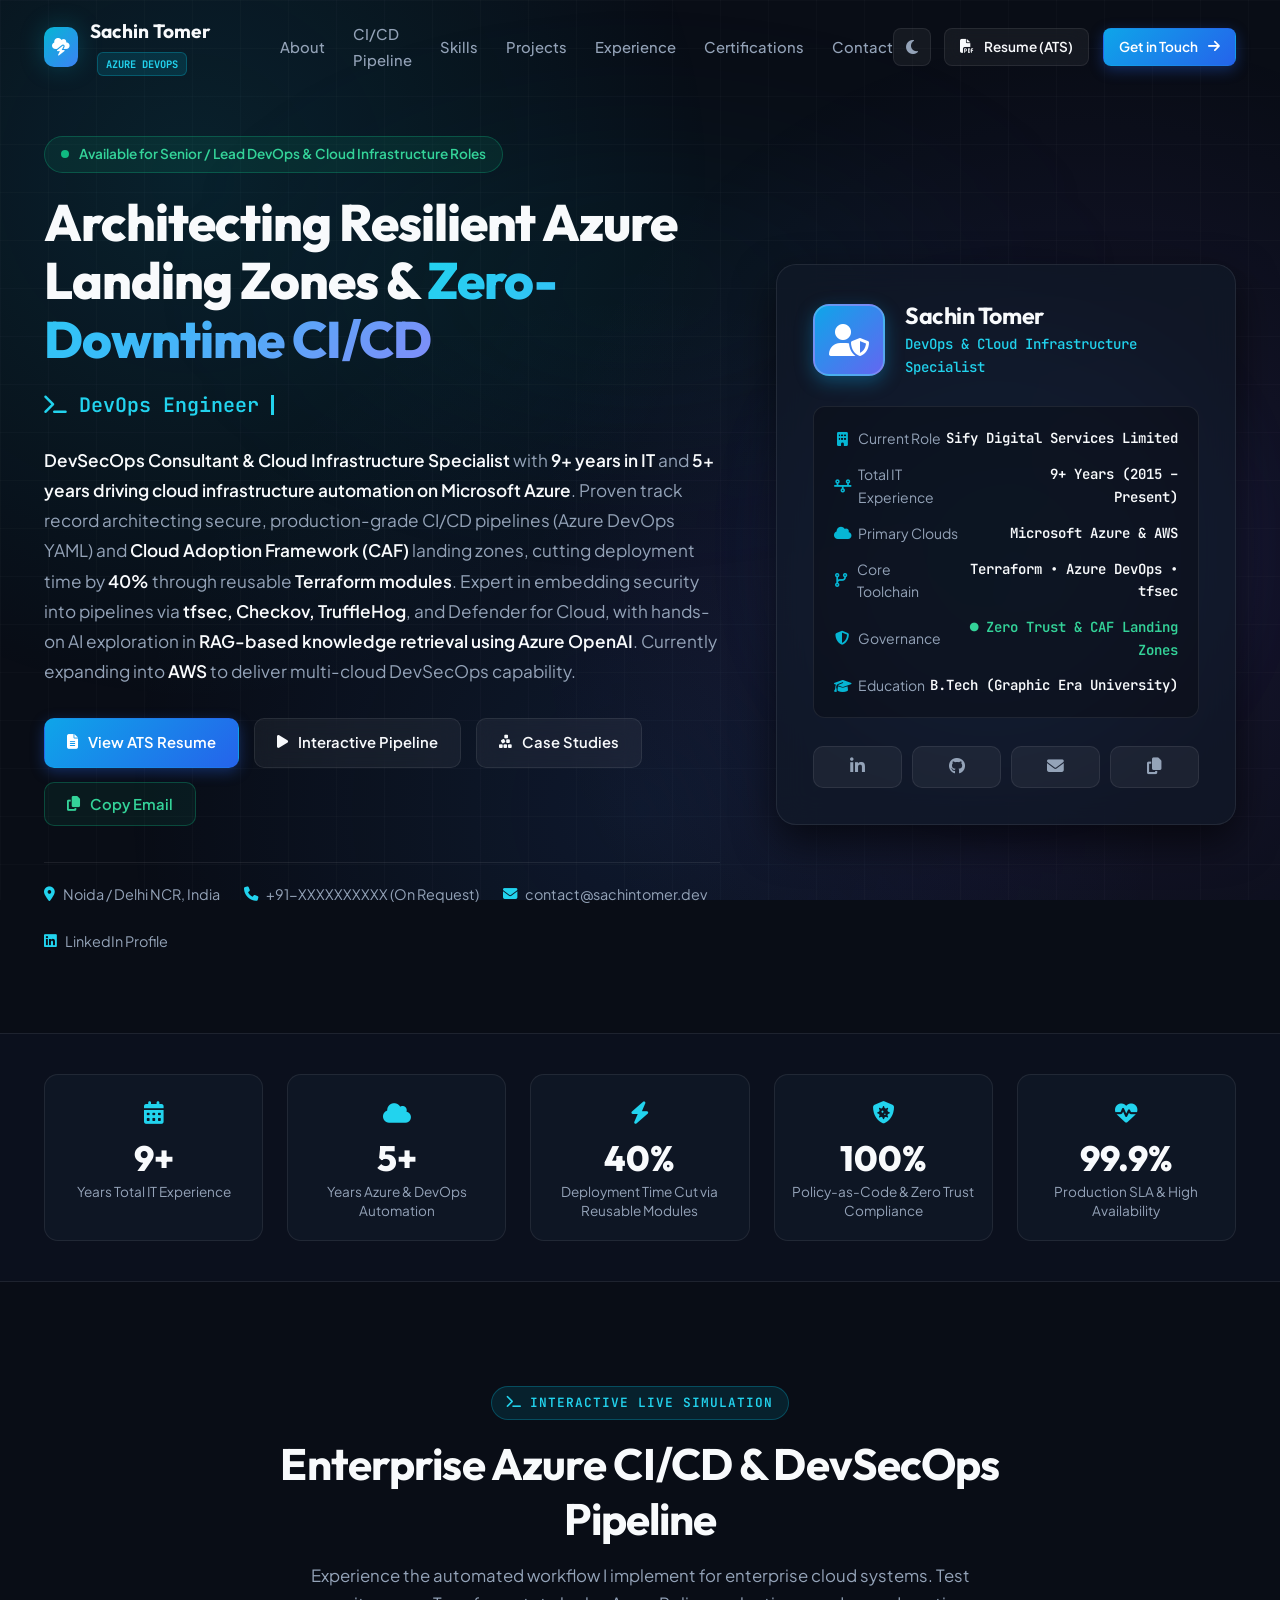
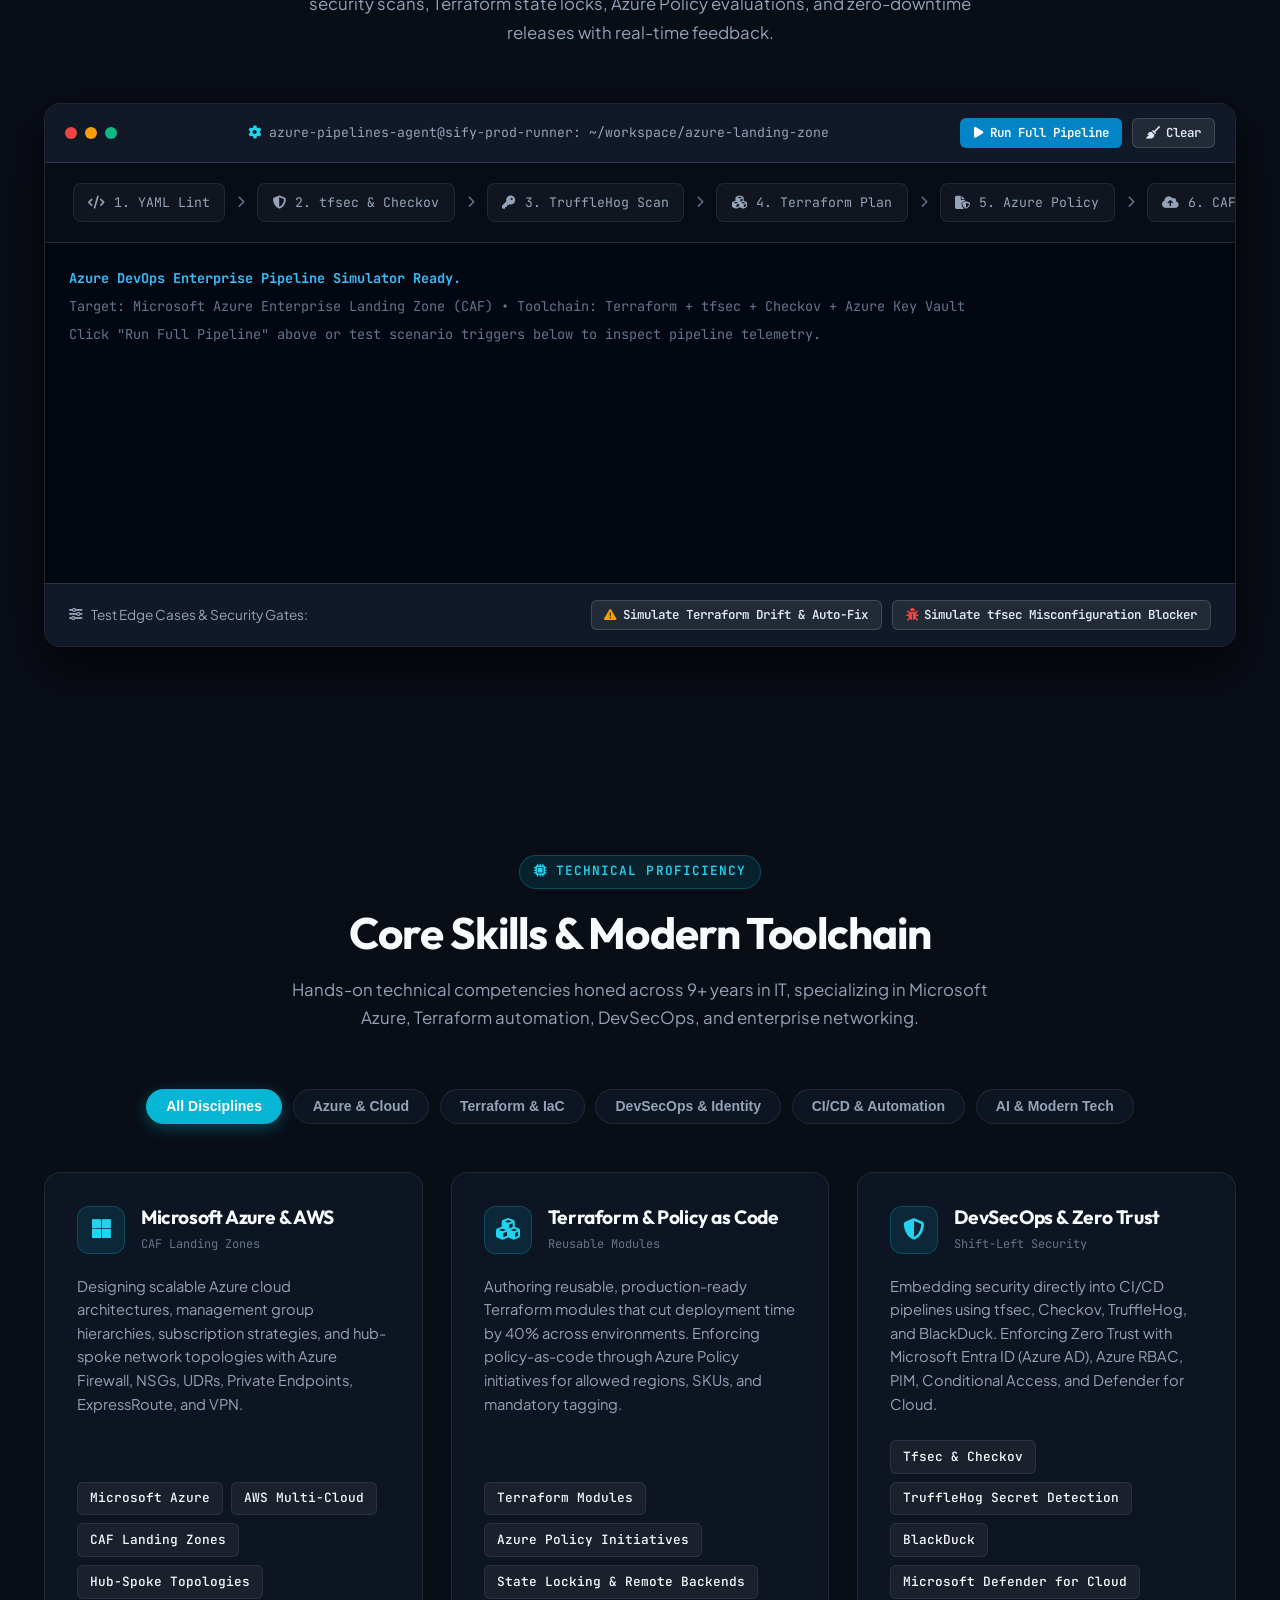
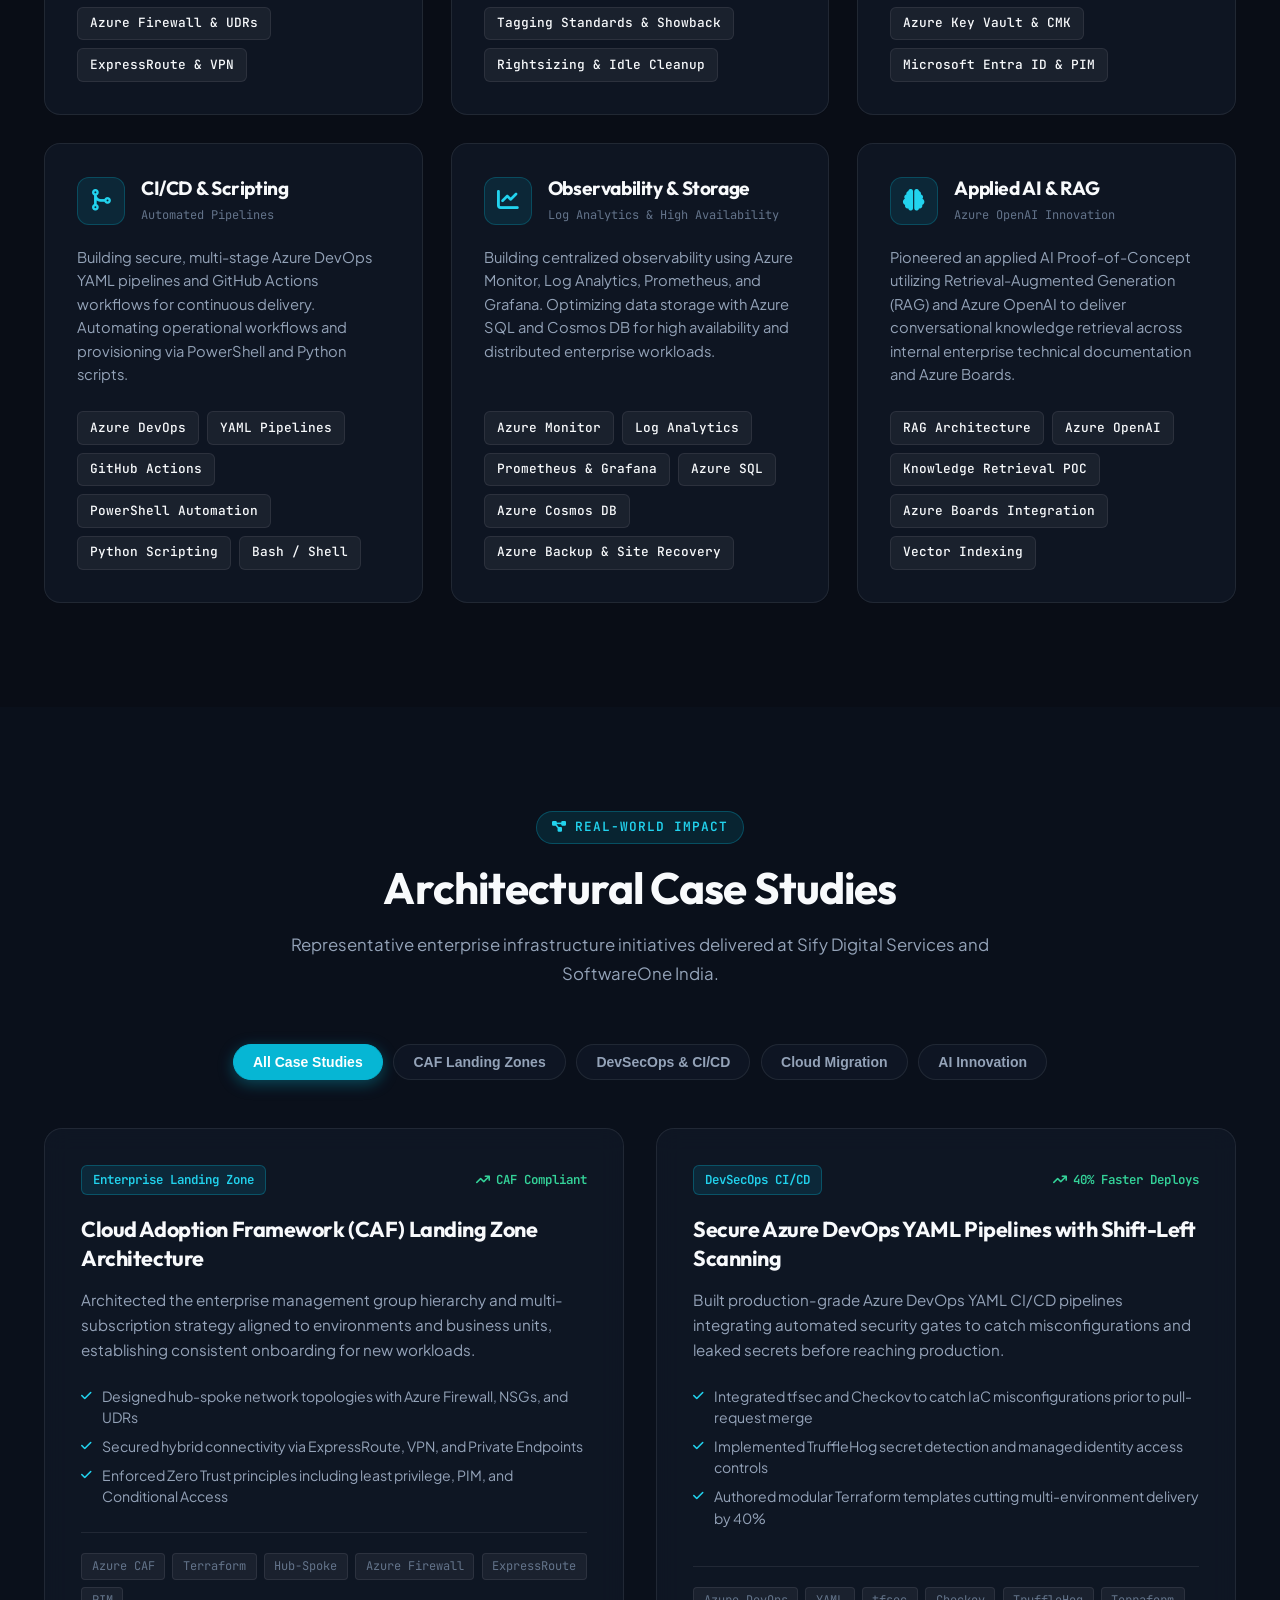
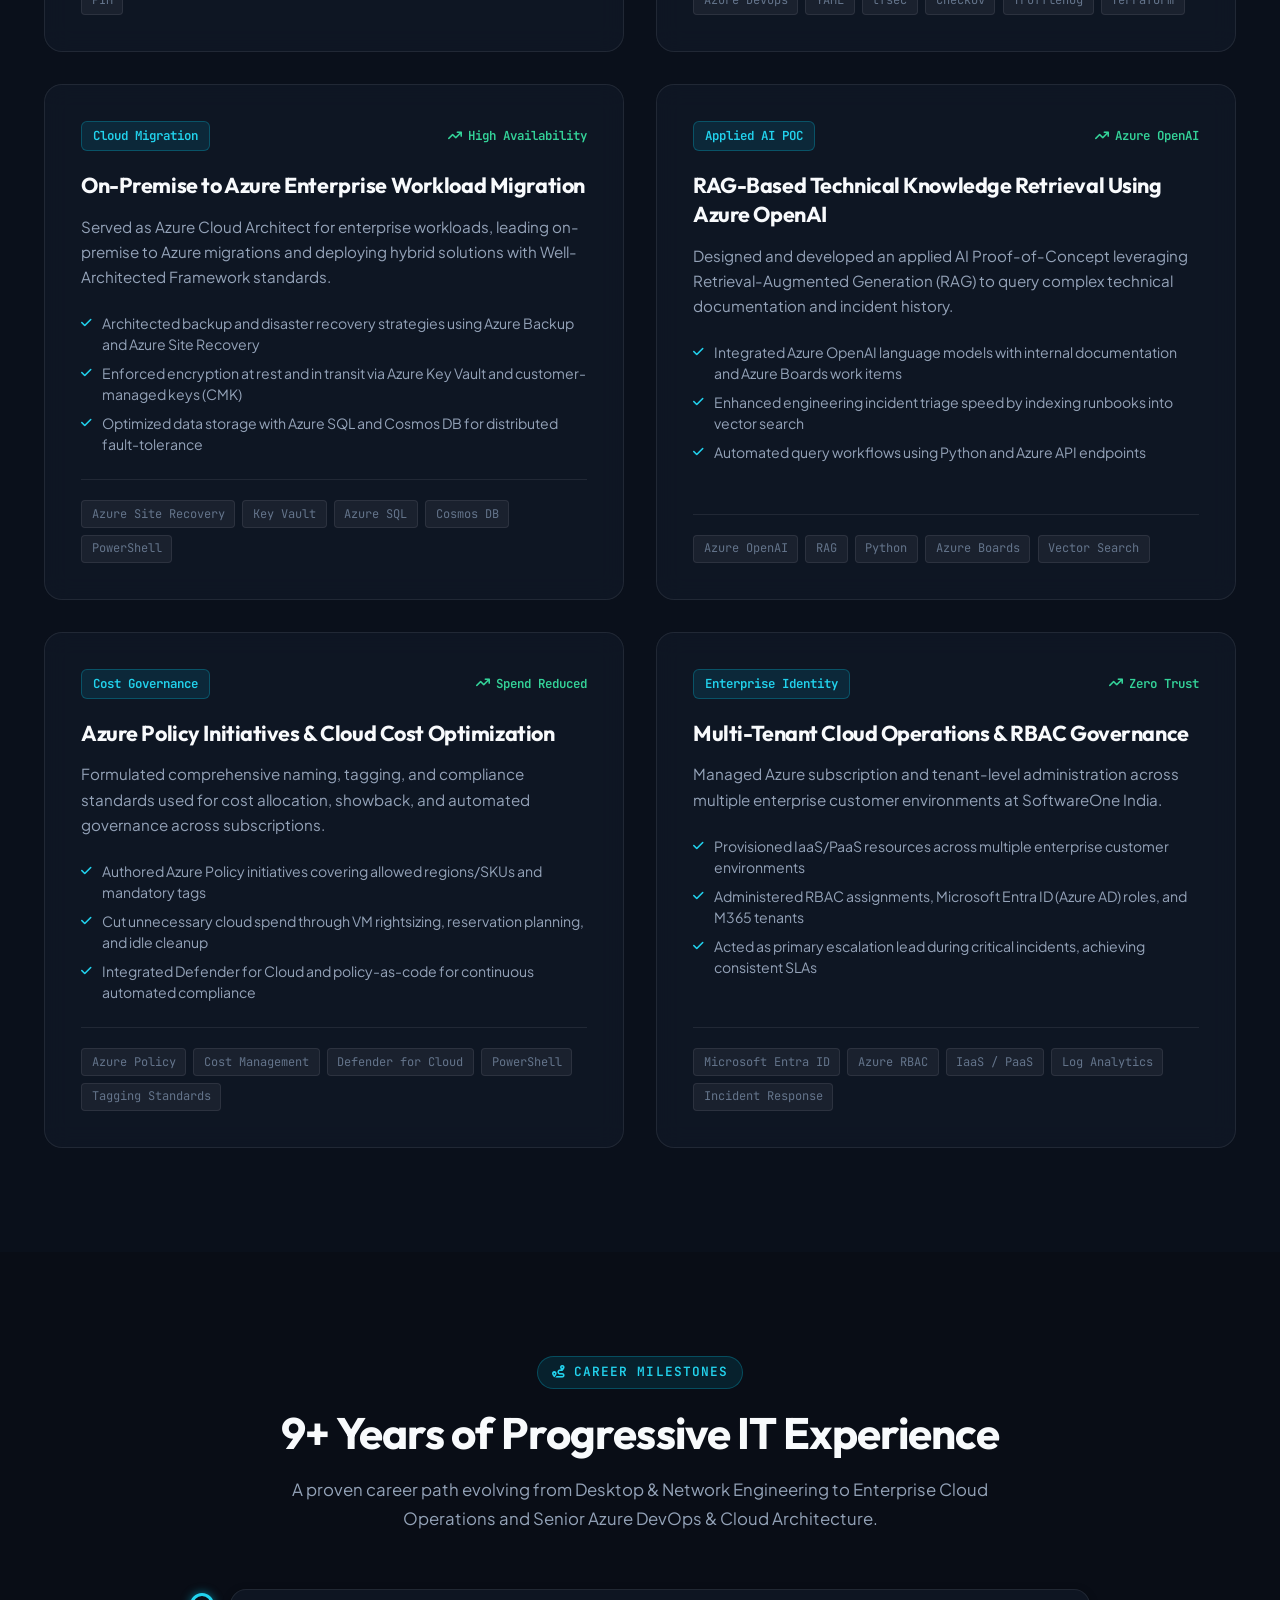
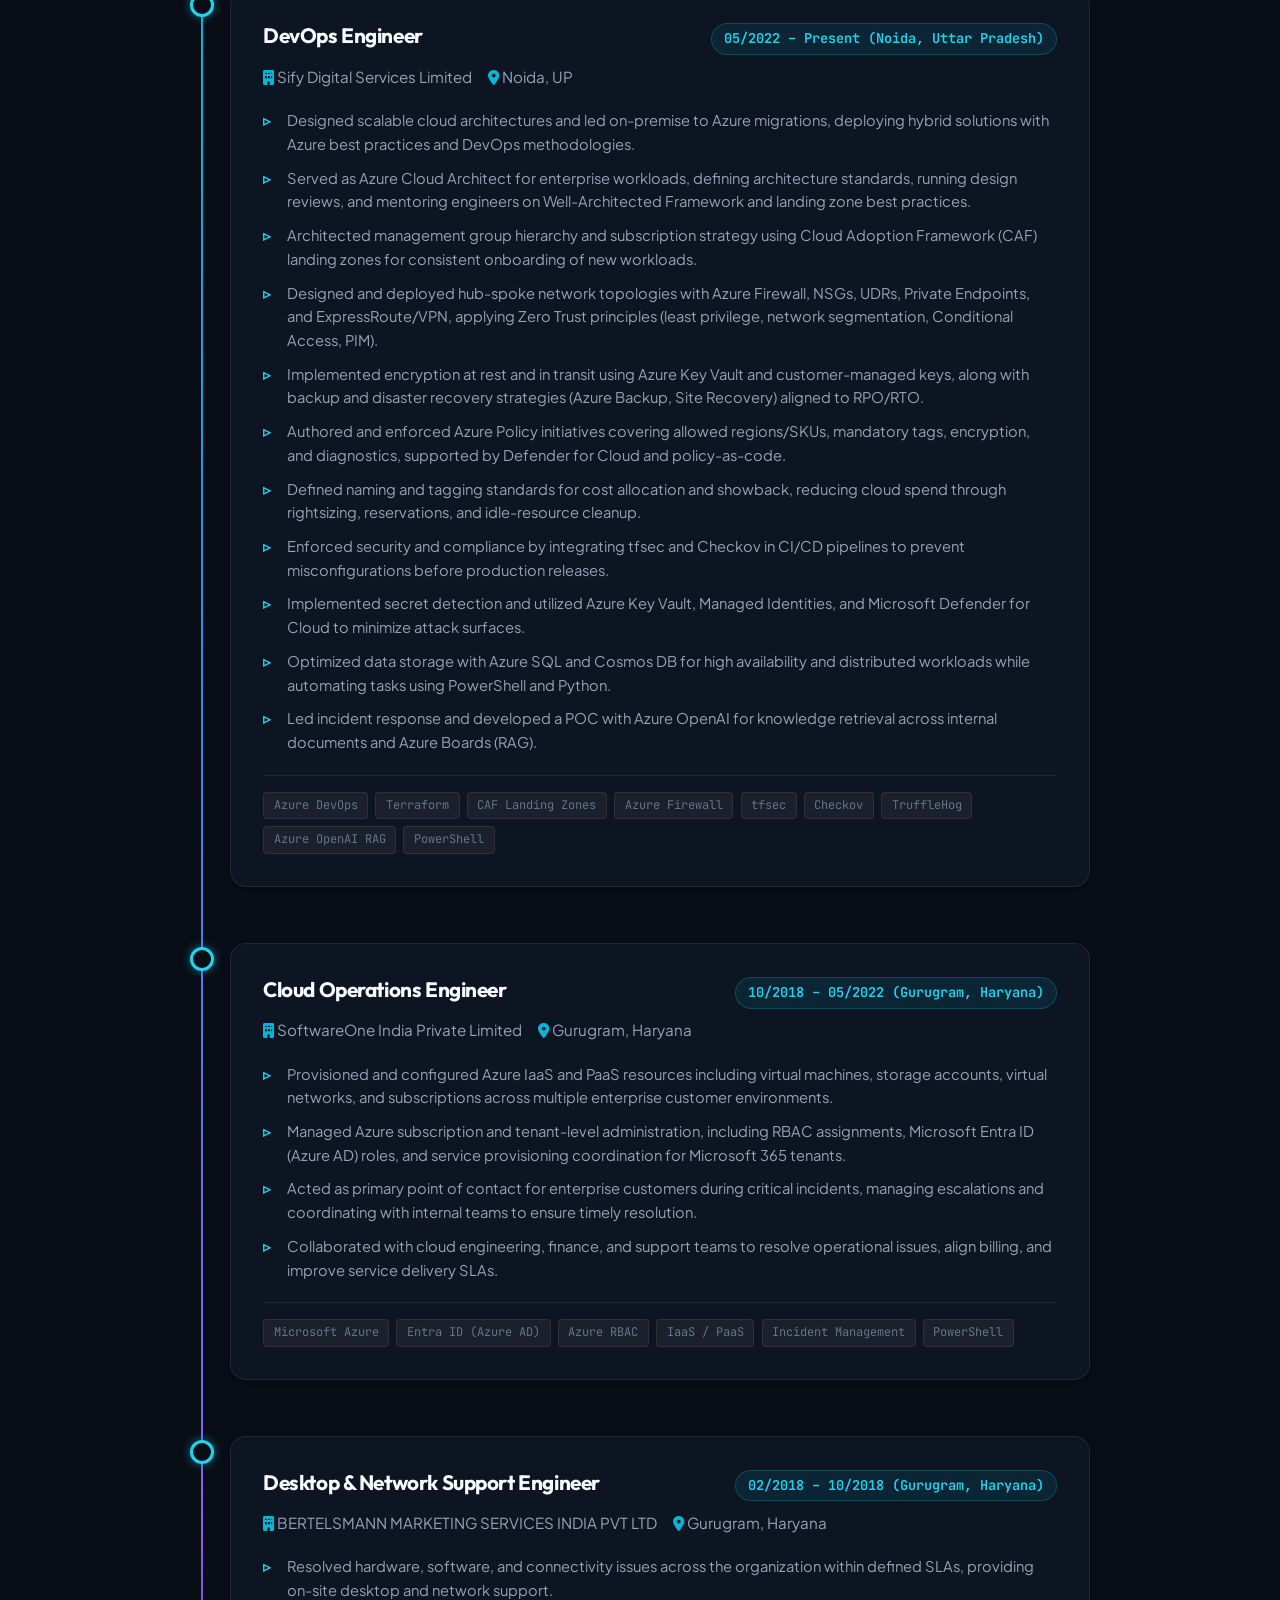
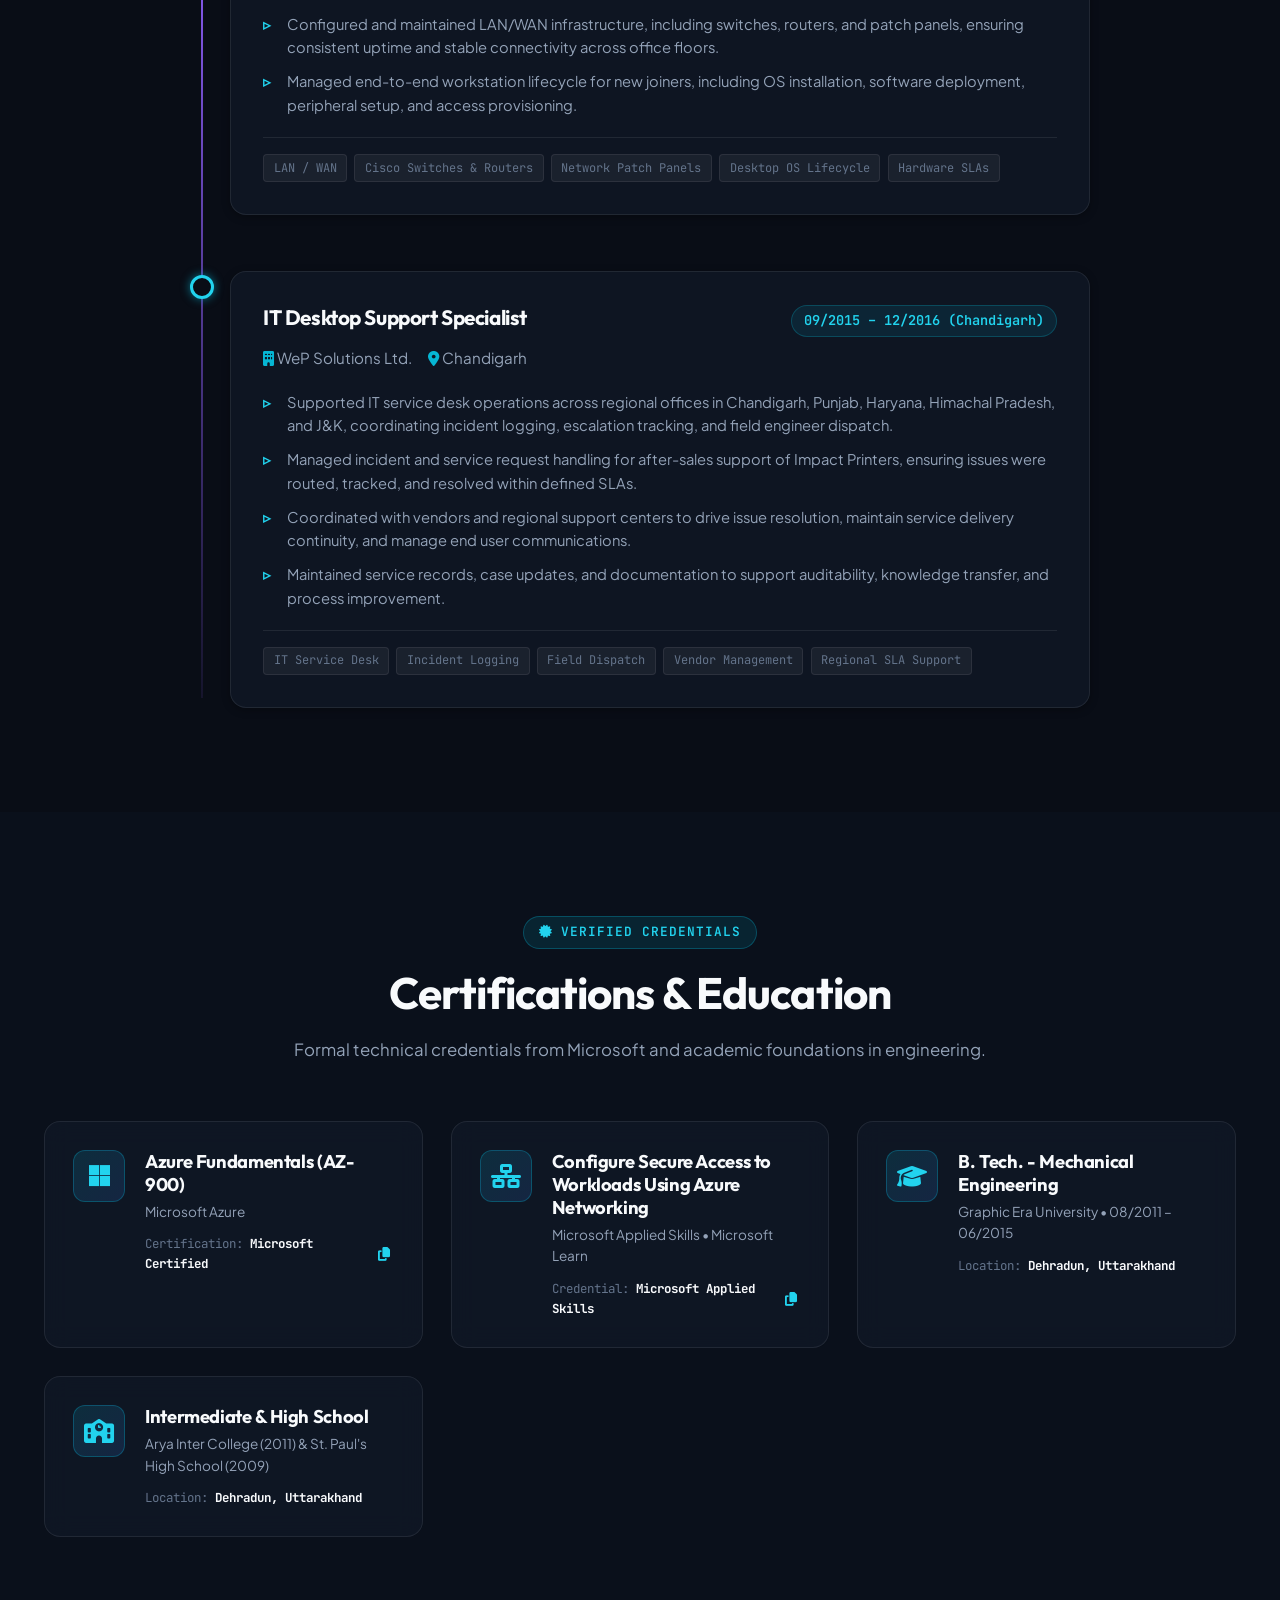
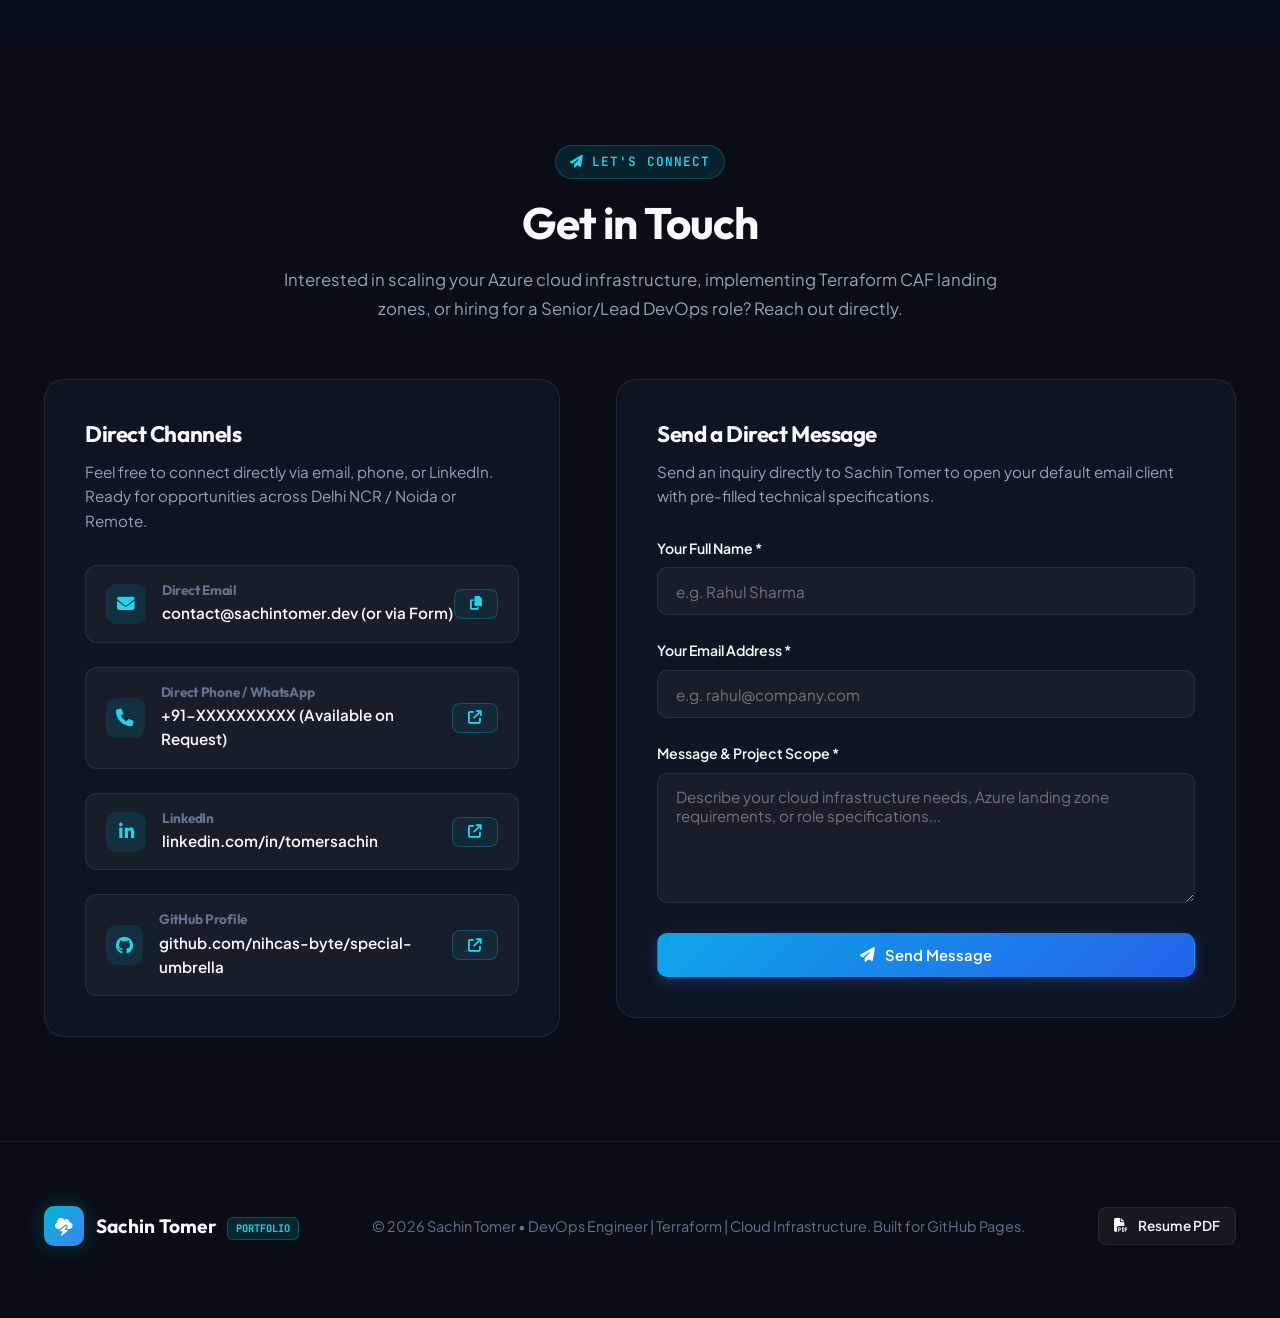
==== commit d2cdfabc: "chore: scrub personal phone numbers and direct email IDs for privacy" ====
--- a/index.html
+++ b/index.html
@@ -115,7 +115,7 @@
               <i class="fa-solid fa-cubes-stacked"></i>
               <span>Case Studies</span>
             </a>
-            <button class="btn btn-outline-emerald" onclick="copyToClipboard('itsachintomer@gmail.com', 'Email Address')">
+            <button class="btn btn-outline-emerald" onclick="copyToClipboard('contact@sachintomer.dev', 'Professional Email')">
               <i class="fa-solid fa-copy"></i>
               <span>Copy Email</span>
             </button>
@@ -128,11 +128,11 @@
             </div>
             <div class="hero-contact-item">
               <i class="fa-solid fa-phone"></i>
-              <a href="tel:+918796445573">+91-8796445573</a>
+              <span>+91-XXXXXXXXXX (On Request)</span>
             </div>
             <div class="hero-contact-item">
               <i class="fa-solid fa-envelope"></i>
-              <a href="mailto:itsachintomer@gmail.com">itsachintomer@gmail.com</a>
+              <a href="#contact">contact@sachintomer.dev</a>
             </div>
             <div class="hero-contact-item">
               <i class="fa-brands fa-linkedin"></i>
@@ -189,13 +189,10 @@
               <a href="https://github.com/nihcas-byte/special-umbrella" target="_blank" rel="noopener noreferrer" class="social-icon-btn" title="GitHub Repository" aria-label="GitHub">
                 <i class="fa-brands fa-github"></i>
               </a>
-              <a href="mailto:itsachintomer@gmail.com" class="social-icon-btn" title="Send Email" aria-label="Email">
+              <a href="#contact" class="social-icon-btn" title="Send Message via Form" aria-label="Email">
                 <i class="fa-solid fa-envelope"></i>
               </a>
-              <a href="tel:+918796445573" class="social-icon-btn" title="Call Phone" aria-label="Phone">
-                <i class="fa-solid fa-phone"></i>
-              </a>
-              <button onclick="copyToClipboard('+918796445573', 'Phone Number')" class="social-icon-btn" title="Copy Phone Number" aria-label="Copy Phone">
+              <button onclick="copyToClipboard('contact@sachintomer.dev', 'Professional Email')" class="social-icon-btn" title="Copy Contact Email" aria-label="Copy Email">
                 <i class="fa-solid fa-copy"></i>
               </button>
             </div>
@@ -908,10 +905,10 @@
                   <div class="channel-icon"><i class="fa-solid fa-envelope"></i></div>
                   <div class="channel-text">
                     <h4>Direct Email</h4>
-                    <p>itsachintomer@gmail.com</p>
+                    <p>contact@sachintomer.dev (or via Form)</p>
                   </div>
                 </div>
-                <button class="btn btn-outline-cyan btn-sm" onclick="copyToClipboard('itsachintomer@gmail.com', 'Email Address')">
+                <button class="btn btn-outline-cyan btn-sm" onclick="copyToClipboard('contact@sachintomer.dev', 'Professional Email')">
                   <i class="fa-solid fa-copy"></i>
                 </button>
               </div>
@@ -920,13 +917,13 @@
                 <div class="channel-left">
                   <div class="channel-icon"><i class="fa-solid fa-phone"></i></div>
                   <div class="channel-text">
-                    <h4>Phone / WhatsApp</h4>
-                    <p>+91-8796445573</p>
+                    <h4>Direct Phone / WhatsApp</h4>
+                    <p>+91-XXXXXXXXXX (Available on Request)</p>
                   </div>
                 </div>
-                <button class="btn btn-outline-cyan btn-sm" onclick="copyToClipboard('+918796445573', 'Phone Number')">
-                  <i class="fa-solid fa-copy"></i>
-                </button>
+                <a href="https://www.linkedin.com/in/tomersachin/" target="_blank" rel="noopener noreferrer" class="btn btn-outline-cyan btn-sm" title="Request Phone via LinkedIn">
+                  <i class="fa-solid fa-arrow-up-right-from-square"></i>
+                </a>
               </div>
 
               <div class="channel-item">
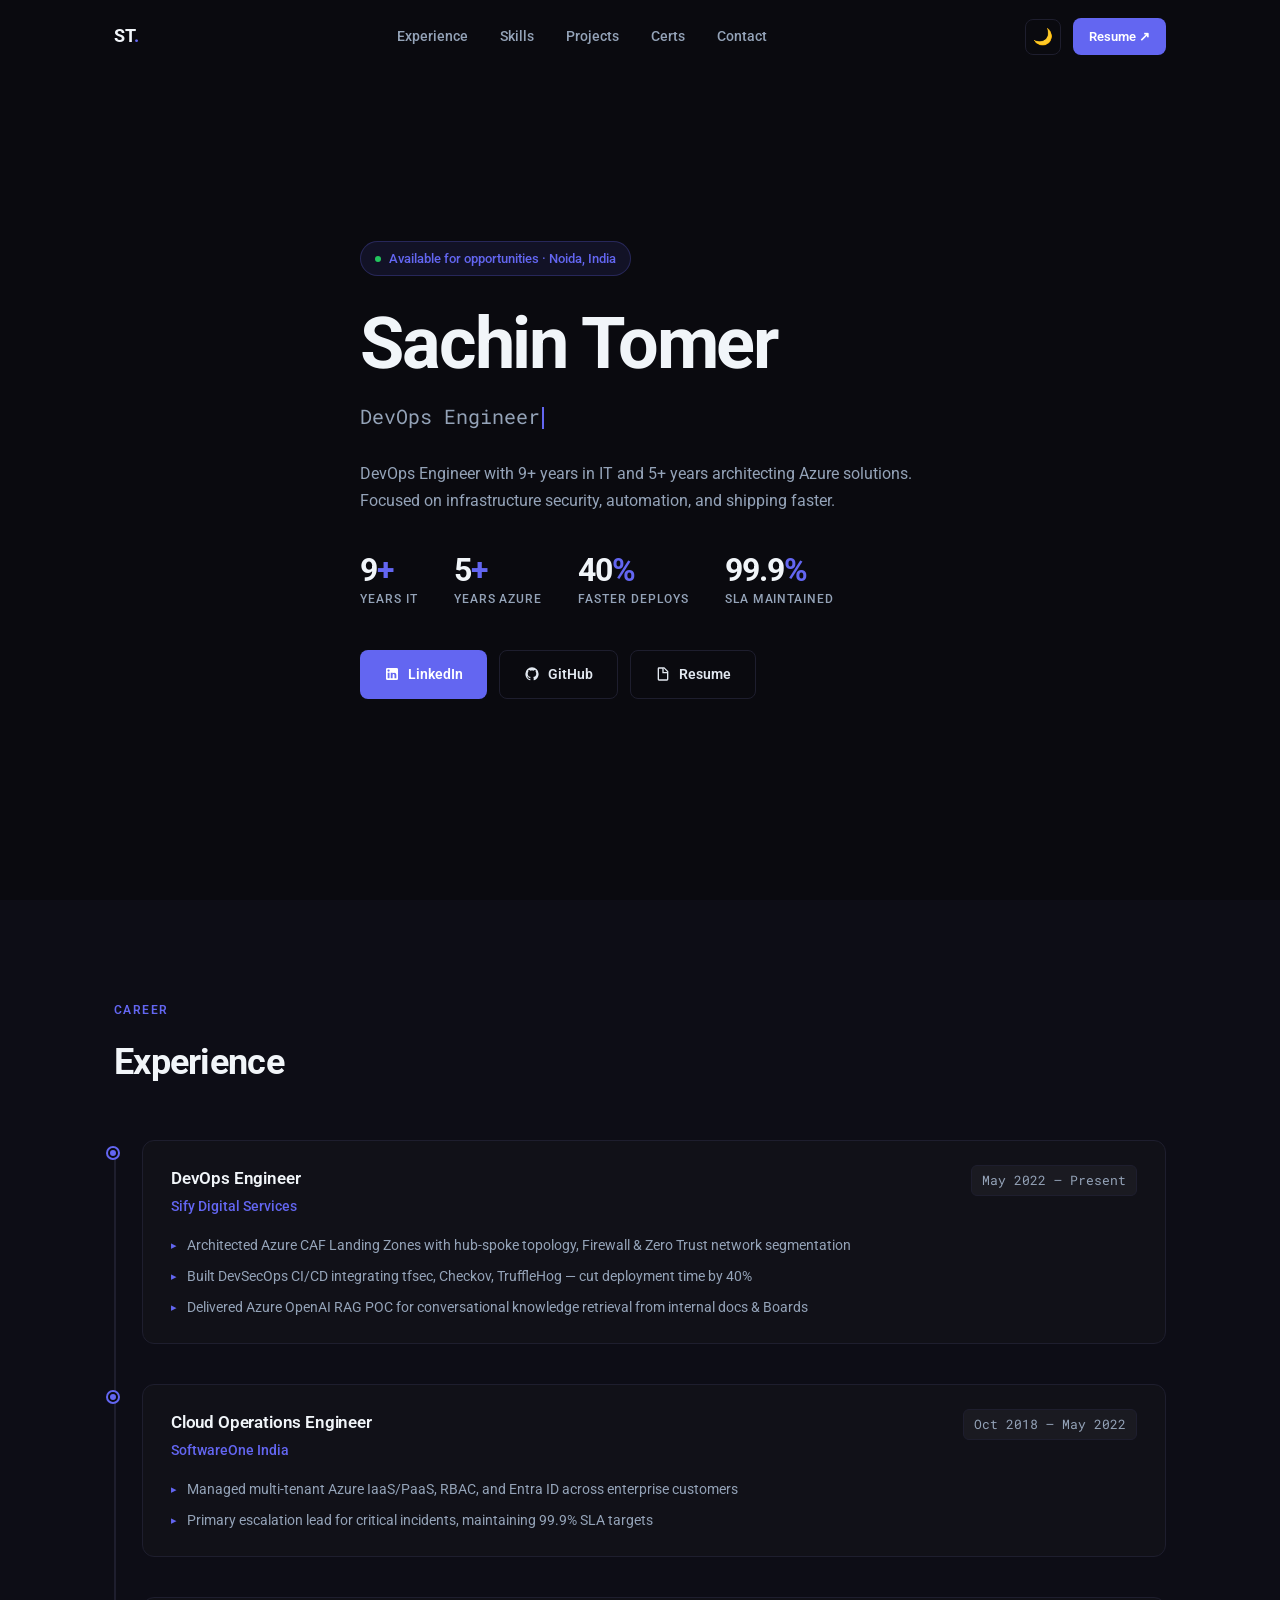
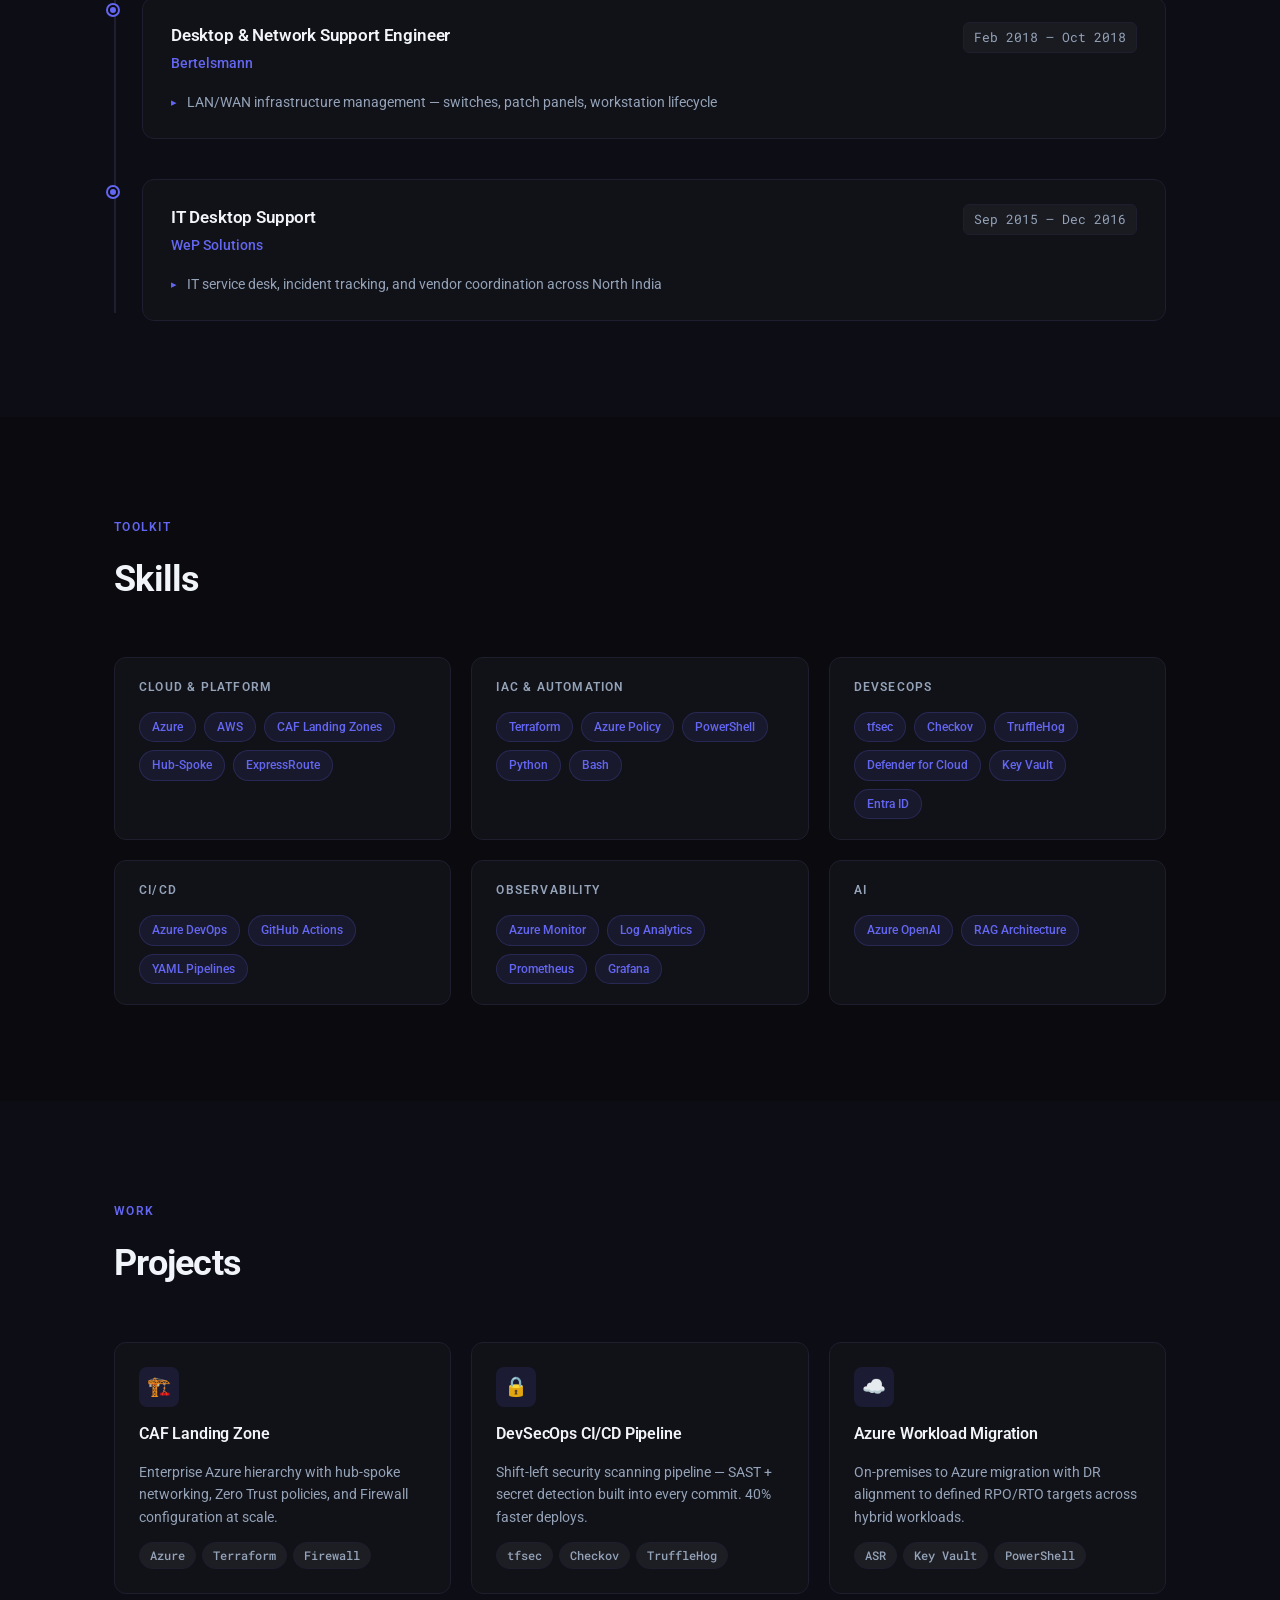
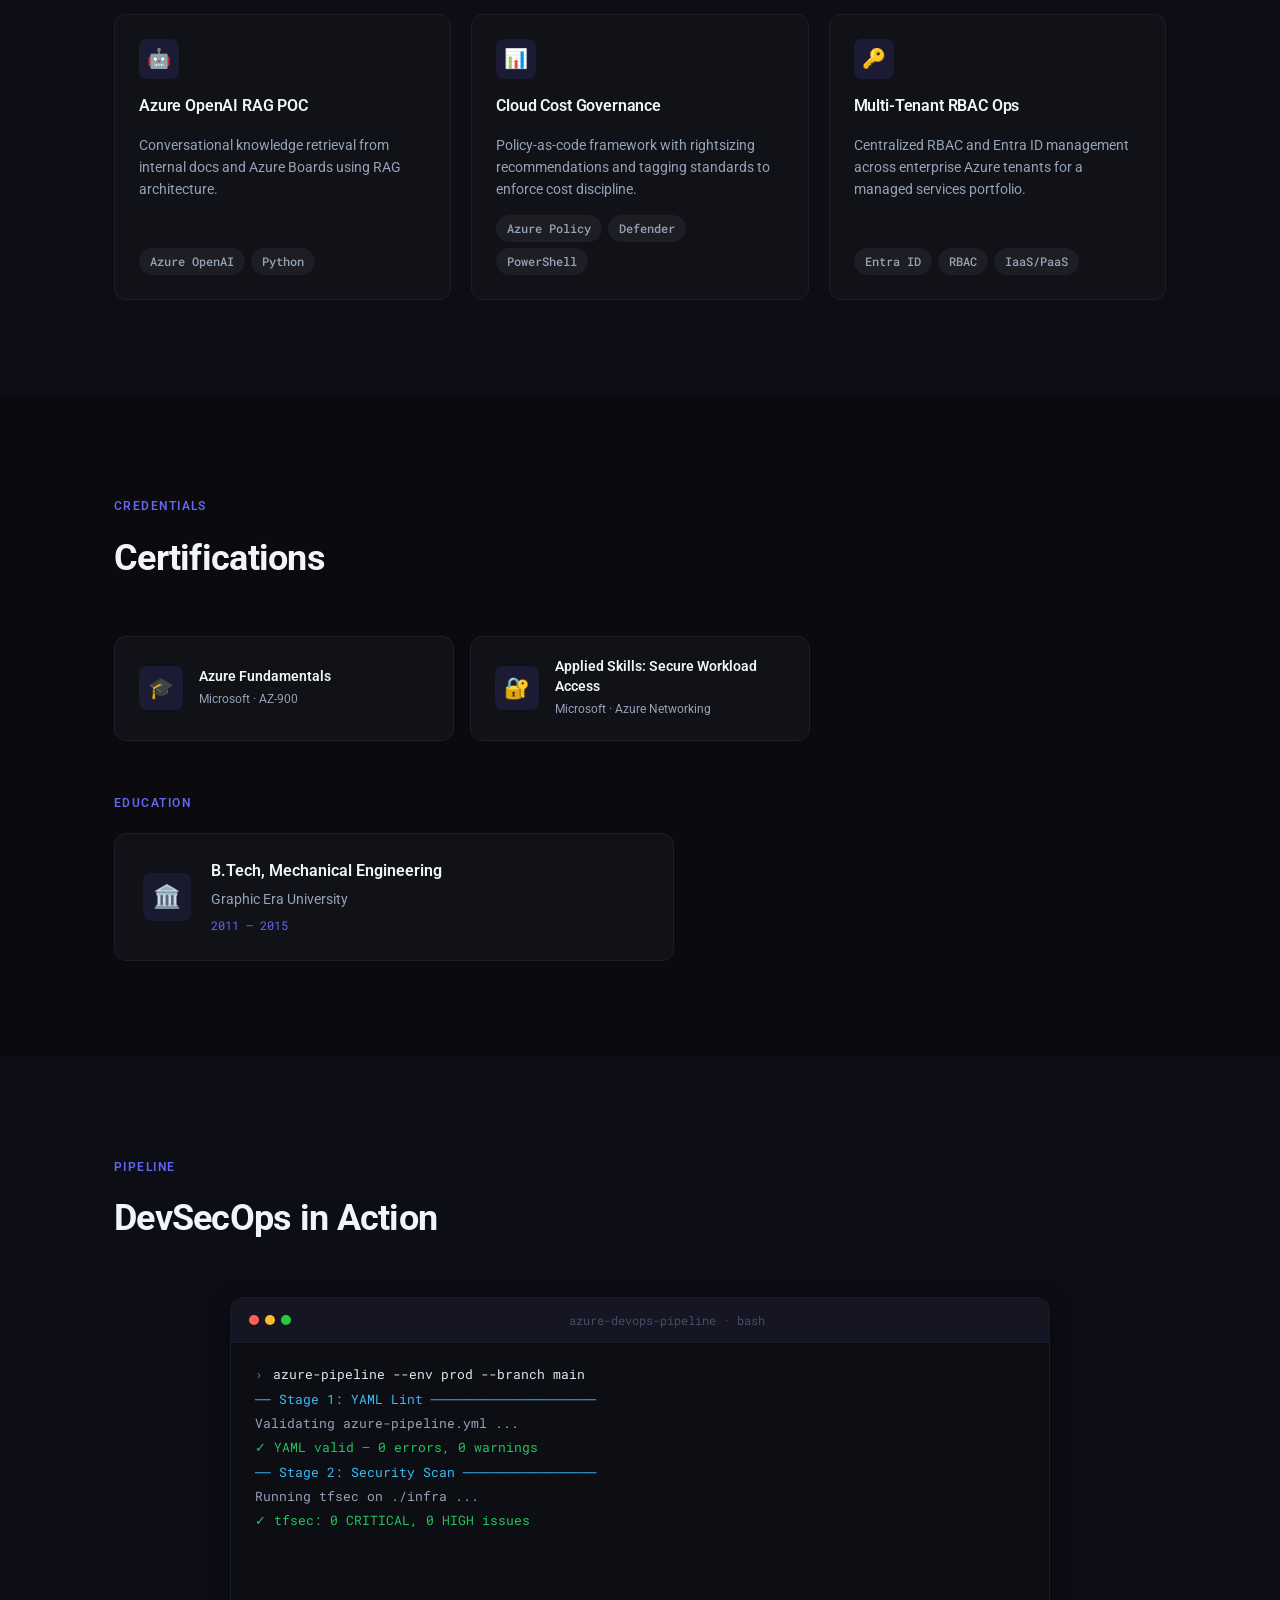
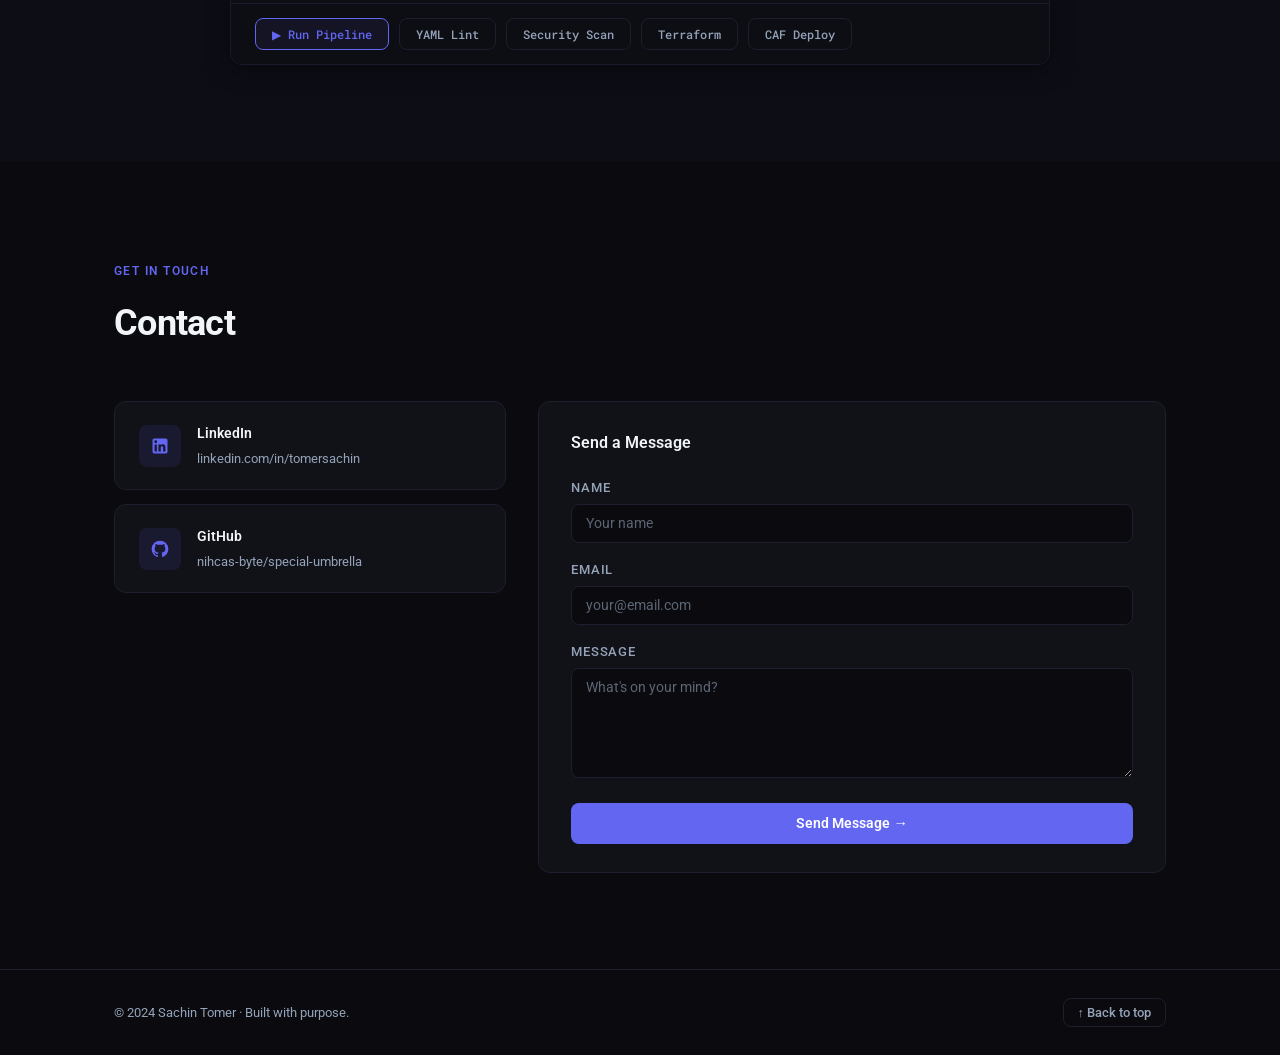
==== commit 2a517084: "revamp: clean minimal Roboto design, less verbose, more impactful" ====
--- a/index.html
+++ b/index.html
@@ -1,1029 +1,456 @@
 <!DOCTYPE html>
-<html lang="en">
+<html lang="en" data-theme="dark">
 <head>
-  <meta charset="UTF-8">
-  <meta name="viewport" content="width=device-width, initial-scale=1.0">
-  <title>Sachin Tomer | DevOps Engineer | Terraform | Cloud Infrastructure</title>
-  
-  <!-- SEO & Social Meta Tags -->
-  <meta name="description" content="Portfolio of Sachin Tomer - DevOps Engineer & Cloud Infrastructure Specialist with 9+ years IT experience and 5+ years driving cloud infrastructure automation on Microsoft Azure, Terraform, and DevSecOps.">
-  <meta name="keywords" content="Sachin Tomer, DevOps Engineer, Azure DevOps, Terraform, Cloud Infrastructure, CAF Landing Zones, tfsec, Checkov, TruffleHog, DevSecOps, Azure OpenAI RAG, Noida">
-  <meta name="author" content="Sachin Tomer">
-  
-  <!-- Open Graph / Social Media -->
-  <meta property="og:type" content="website">
-  <meta property="og:title" content="Sachin Tomer | DevOps Engineer | Terraform | Cloud Infrastructure">
-  <meta property="og:description" content="DevSecOps Consultant with 9+ years in IT and 5+ years driving cloud infrastructure automation on Microsoft Azure & Terraform.">
-  
-  <!-- Google Fonts Preconnect -->
-  <link rel="preconnect" href="https://fonts.googleapis.com">
-  <link rel="preconnect" href="https://fonts.gstatic.com" crossorigin>
-  <link href="https://fonts.googleapis.com/css2?family=JetBrains+Mono:wght@400;500;600;700&family=Outfit:wght@400;500;600;700;800&family=Plus+Jakarta+Sans:wght@300;400;500;600;700;800&display=swap" rel="stylesheet">
-
-  <!-- Font Awesome 6 Icons -->
-  <link rel="stylesheet" href="https://cdnjs.cloudflare.com/ajax/libs/font-awesome/6.5.1/css/all.min.css" integrity="sha512-DTOQO9RWCH3ppGqcWaEA1BIZOC6xxalwEsw9c2QQeAIftl+Vegovlnee1c9QX4TctnWMn13TZye+giMm8e2LwA==" crossorigin="anonymous" referrerpolicy="no-referrer">
-
-  <!-- Main Stylesheet -->
-  <link rel="stylesheet" href="style.css">
+  <meta charset="UTF-8" />
+  <meta name="viewport" content="width=device-width, initial-scale=1.0" />
+  <title>Sachin Tomer — DevOps Engineer</title>
+  <meta name="description" content="DevOps Engineer specializing in Terraform, Azure, and DevSecOps. 9+ years IT, 5+ years Azure expertise." />
+  <meta name="author" content="Sachin Tomer" />
+
+  <!-- Open Graph -->
+  <meta property="og:title" content="Sachin Tomer — DevOps Engineer" />
+  <meta property="og:description" content="DevOps Engineer · Terraform · Azure · DevSecOps" />
+  <meta property="og:type" content="website" />
+
+  <link rel="stylesheet" href="style.css" />
+  <link rel="icon" href="data:image/svg+xml,<svg xmlns='http://www.w3.org/2000/svg' viewBox='0 0 100 100'><text y='.9em' font-size='90'>⚙️</text></svg>" />
 </head>
 <body>
 
-  <!-- Ambient Mesh & Glow Overlays -->
-  <div class="bg-mesh-overlay"></div>
-  <div class="ambient-glow"></div>
-
-  <!-- Sticky Glassmorphic Navbar -->
-  <header class="navbar" id="navbar">
-    <div class="container nav-container">
-      <a href="#hero" class="brand-logo" aria-label="Sachin Tomer Home">
-        <div class="brand-icon">
-          <i class="fa-solid fa-cloud-bolt"></i>
-        </div>
+  <!-- Progress Bar -->
+  <div id="progress-bar"></div>
+
+  <!-- ── Navbar ── -->
+  <nav id="navbar">
+    <div class="container nav-inner">
+      <a href="#hero" class="nav-logo">ST<span>.</span></a>
+
+      <ul class="nav-links" id="nav-links">
+        <li><a href="#experience">Experience</a></li>
+        <li><a href="#skills">Skills</a></li>
+        <li><a href="#projects">Projects</a></li>
+        <li><a href="#certifications">Certs</a></li>
+        <li><a href="#contact">Contact</a></li>
+      </ul>
+
+      <div class="nav-actions">
+        <button class="btn-theme" id="theme-toggle" aria-label="Toggle theme">🌙</button>
+        <a href="resume.html" target="_blank" class="btn-resume">Resume ↗</a>
+        <button class="nav-burger" id="nav-burger" aria-label="Menu">
+          <span></span><span></span><span></span>
+        </button>
+      </div>
+    </div>
+  </nav>
+
+  <!-- ── Hero ── -->
+  <section id="hero">
+    <div class="container">
+      <div class="hero-content">
+
+        <div class="hero-badge">
+          <span class="dot"></span>
+          Available for opportunities · Noida, India
+        </div>
+
+        <h1 class="hero-name">Sachin Tomer</h1>
+
+        <p class="hero-title" id="typewriter-text"><span id="typewriter"></span><span class="cursor"></span></p>
+
+        <p class="hero-bio">
+          DevOps Engineer with 9+ years in IT and 5+ years architecting Azure solutions.
+          Focused on infrastructure security, automation, and shipping faster.
+        </p>
+
+        <div class="hero-stats">
+          <div class="stat-item">
+            <span class="stat-number">9<span>+</span></span>
+            <span class="stat-label">Years IT</span>
+          </div>
+          <div class="stat-item">
+            <span class="stat-number">5<span>+</span></span>
+            <span class="stat-label">Years Azure</span>
+          </div>
+          <div class="stat-item">
+            <span class="stat-number">40<span>%</span></span>
+            <span class="stat-label">Faster Deploys</span>
+          </div>
+          <div class="stat-item">
+            <span class="stat-number">99.9<span>%</span></span>
+            <span class="stat-label">SLA Maintained</span>
+          </div>
+        </div>
+
+        <div class="hero-ctas">
+          <a href="https://www.linkedin.com/in/tomersachin/" target="_blank" rel="noopener" class="btn-primary">
+            <svg width="16" height="16" viewBox="0 0 24 24" fill="currentColor"><path d="M19 3a2 2 0 0 1 2 2v14a2 2 0 0 1-2 2H5a2 2 0 0 1-2-2V5a2 2 0 0 1 2-2h14m-.5 15.5v-5.3a3.26 3.26 0 0 0-3.26-3.26c-.85 0-1.84.52-2.32 1.3v-1.11h-2.79v8.37h2.79v-4.93c0-.77.62-1.4 1.39-1.4a1.4 1.4 0 0 1 1.4 1.4v4.93h2.79M6.88 8.56a1.68 1.68 0 0 0 1.68-1.68c0-.93-.75-1.69-1.68-1.69a1.69 1.69 0 0 0-1.69 1.69c0 .93.76 1.68 1.69 1.68m1.39 9.94v-8.37H5.5v8.37h2.77z"/></svg>
+            LinkedIn
+          </a>
+          <a href="https://github.com/nihcas-byte/special-umbrella" target="_blank" rel="noopener" class="btn-outline">
+            <svg width="16" height="16" viewBox="0 0 24 24" fill="currentColor"><path d="M12 2A10 10 0 0 0 2 12c0 4.42 2.87 8.17 6.84 9.5.5.08.66-.23.66-.5v-1.69c-2.77.6-3.36-1.34-3.36-1.34-.46-1.16-1.11-1.47-1.11-1.47-.91-.62.07-.6.07-.6 1 .07 1.53 1.03 1.53 1.03.87 1.52 2.34 1.07 2.91.83.09-.65.35-1.09.63-1.34-2.22-.25-4.55-1.11-4.55-4.92 0-1.11.38-2 1.03-2.71-.1-.25-.45-1.29.1-2.64 0 0 .84-.27 2.75 1.02.79-.22 1.65-.33 2.5-.33.85 0 1.71.11 2.5.33 1.91-1.29 2.75-1.02 2.75-1.02.55 1.35.2 2.39.1 2.64.65.71 1.03 1.6 1.03 2.71 0 3.82-2.34 4.66-4.57 4.91.36.31.69.92.69 1.85V21c0 .27.16.59.67.5C19.14 20.16 22 16.42 22 12A10 10 0 0 0 12 2z"/></svg>
+            GitHub
+          </a>
+          <a href="resume.html" target="_blank" class="btn-outline">
+            <svg width="16" height="16" viewBox="0 0 24 24" fill="currentColor"><path d="M14 2H6a2 2 0 0 0-2 2v16a2 2 0 0 0 2 2h12a2 2 0 0 0 2-2V8l-6-6zm-1 1.5L18.5 9H13V3.5zM6 20V4h5v7h7v9H6z"/></svg>
+            Resume
+          </a>
+        </div>
+
+      </div>
+    </div>
+  </section>
+
+  <!-- ── Experience ── -->
+  <section id="experience">
+    <div class="container">
+      <span class="section-label">Career</span>
+      <h2 class="section-title">Experience</h2>
+
+      <div class="timeline">
+
+        <div class="timeline-item reveal">
+          <div class="exp-card">
+            <div class="exp-header">
+              <div>
+                <div class="exp-role">DevOps Engineer</div>
+                <div class="exp-company">Sify Digital Services</div>
+              </div>
+              <span class="exp-period">May 2022 – Present</span>
+            </div>
+            <ul class="exp-bullets">
+              <li>Architected Azure CAF Landing Zones with hub-spoke topology, Firewall &amp; Zero Trust network segmentation</li>
+              <li>Built DevSecOps CI/CD integrating tfsec, Checkov, TruffleHog — cut deployment time by 40%</li>
+              <li>Delivered Azure OpenAI RAG POC for conversational knowledge retrieval from internal docs &amp; Boards</li>
+            </ul>
+          </div>
+        </div>
+
+        <div class="timeline-item reveal">
+          <div class="exp-card">
+            <div class="exp-header">
+              <div>
+                <div class="exp-role">Cloud Operations Engineer</div>
+                <div class="exp-company">SoftwareOne India</div>
+              </div>
+              <span class="exp-period">Oct 2018 – May 2022</span>
+            </div>
+            <ul class="exp-bullets">
+              <li>Managed multi-tenant Azure IaaS/PaaS, RBAC, and Entra ID across enterprise customers</li>
+              <li>Primary escalation lead for critical incidents, maintaining 99.9% SLA targets</li>
+            </ul>
+          </div>
+        </div>
+
+        <div class="timeline-item reveal">
+          <div class="exp-card">
+            <div class="exp-header">
+              <div>
+                <div class="exp-role">Desktop &amp; Network Support Engineer</div>
+                <div class="exp-company">Bertelsmann</div>
+              </div>
+              <span class="exp-period">Feb 2018 – Oct 2018</span>
+            </div>
+            <ul class="exp-bullets">
+              <li>LAN/WAN infrastructure management — switches, patch panels, workstation lifecycle</li>
+            </ul>
+          </div>
+        </div>
+
+        <div class="timeline-item reveal">
+          <div class="exp-card">
+            <div class="exp-header">
+              <div>
+                <div class="exp-role">IT Desktop Support</div>
+                <div class="exp-company">WeP Solutions</div>
+              </div>
+              <span class="exp-period">Sep 2015 – Dec 2016</span>
+            </div>
+            <ul class="exp-bullets">
+              <li>IT service desk, incident tracking, and vendor coordination across North India</li>
+            </ul>
+          </div>
+        </div>
+
+      </div>
+    </div>
+  </section>
+
+  <!-- ── Skills ── -->
+  <section id="skills">
+    <div class="container">
+      <span class="section-label">Toolkit</span>
+      <h2 class="section-title">Skills</h2>
+
+      <div class="skills-grid">
+
+        <div class="skill-group reveal">
+          <div class="skill-group-title">Cloud &amp; Platform</div>
+          <div class="badges">
+            <span class="badge">Azure</span>
+            <span class="badge">AWS</span>
+            <span class="badge">CAF Landing Zones</span>
+            <span class="badge">Hub-Spoke</span>
+            <span class="badge">ExpressRoute</span>
+          </div>
+        </div>
+
+        <div class="skill-group reveal">
+          <div class="skill-group-title">IaC &amp; Automation</div>
+          <div class="badges">
+            <span class="badge">Terraform</span>
+            <span class="badge">Azure Policy</span>
+            <span class="badge">PowerShell</span>
+            <span class="badge">Python</span>
+            <span class="badge">Bash</span>
+          </div>
+        </div>
+
+        <div class="skill-group reveal">
+          <div class="skill-group-title">DevSecOps</div>
+          <div class="badges">
+            <span class="badge">tfsec</span>
+            <span class="badge">Checkov</span>
+            <span class="badge">TruffleHog</span>
+            <span class="badge">Defender for Cloud</span>
+            <span class="badge">Key Vault</span>
+            <span class="badge">Entra ID</span>
+          </div>
+        </div>
+
+        <div class="skill-group reveal">
+          <div class="skill-group-title">CI/CD</div>
+          <div class="badges">
+            <span class="badge">Azure DevOps</span>
+            <span class="badge">GitHub Actions</span>
+            <span class="badge">YAML Pipelines</span>
+          </div>
+        </div>
+
+        <div class="skill-group reveal">
+          <div class="skill-group-title">Observability</div>
+          <div class="badges">
+            <span class="badge">Azure Monitor</span>
+            <span class="badge">Log Analytics</span>
+            <span class="badge">Prometheus</span>
+            <span class="badge">Grafana</span>
+          </div>
+        </div>
+
+        <div class="skill-group reveal">
+          <div class="skill-group-title">AI</div>
+          <div class="badges">
+            <span class="badge">Azure OpenAI</span>
+            <span class="badge">RAG Architecture</span>
+          </div>
+        </div>
+
+      </div>
+    </div>
+  </section>
+
+  <!-- ── Projects ── -->
+  <section id="projects">
+    <div class="container">
+      <span class="section-label">Work</span>
+      <h2 class="section-title">Projects</h2>
+
+      <div class="projects-grid">
+
+        <div class="project-card reveal">
+          <div class="project-icon">🏗️</div>
+          <div class="project-title">CAF Landing Zone</div>
+          <p class="project-desc">Enterprise Azure hierarchy with hub-spoke networking, Zero Trust policies, and Firewall configuration at scale.</p>
+          <div class="project-stack">
+            <span class="stack-pill">Azure</span>
+            <span class="stack-pill">Terraform</span>
+            <span class="stack-pill">Firewall</span>
+          </div>
+        </div>
+
+        <div class="project-card reveal">
+          <div class="project-icon">🔒</div>
+          <div class="project-title">DevSecOps CI/CD Pipeline</div>
+          <p class="project-desc">Shift-left security scanning pipeline — SAST + secret detection built into every commit. 40% faster deploys.</p>
+          <div class="project-stack">
+            <span class="stack-pill">tfsec</span>
+            <span class="stack-pill">Checkov</span>
+            <span class="stack-pill">TruffleHog</span>
+          </div>
+        </div>
+
+        <div class="project-card reveal">
+          <div class="project-icon">☁️</div>
+          <div class="project-title">Azure Workload Migration</div>
+          <p class="project-desc">On-premises to Azure migration with DR alignment to defined RPO/RTO targets across hybrid workloads.</p>
+          <div class="project-stack">
+            <span class="stack-pill">ASR</span>
+            <span class="stack-pill">Key Vault</span>
+            <span class="stack-pill">PowerShell</span>
+          </div>
+        </div>
+
+        <div class="project-card reveal">
+          <div class="project-icon">🤖</div>
+          <div class="project-title">Azure OpenAI RAG POC</div>
+          <p class="project-desc">Conversational knowledge retrieval from internal docs and Azure Boards using RAG architecture.</p>
+          <div class="project-stack">
+            <span class="stack-pill">Azure OpenAI</span>
+            <span class="stack-pill">Python</span>
+          </div>
+        </div>
+
+        <div class="project-card reveal">
+          <div class="project-icon">📊</div>
+          <div class="project-title">Cloud Cost Governance</div>
+          <p class="project-desc">Policy-as-code framework with rightsizing recommendations and tagging standards to enforce cost discipline.</p>
+          <div class="project-stack">
+            <span class="stack-pill">Azure Policy</span>
+            <span class="stack-pill">Defender</span>
+            <span class="stack-pill">PowerShell</span>
+          </div>
+        </div>
+
+        <div class="project-card reveal">
+          <div class="project-icon">🔑</div>
+          <div class="project-title">Multi-Tenant RBAC Ops</div>
+          <p class="project-desc">Centralized RBAC and Entra ID management across enterprise Azure tenants for a managed services portfolio.</p>
+          <div class="project-stack">
+            <span class="stack-pill">Entra ID</span>
+            <span class="stack-pill">RBAC</span>
+            <span class="stack-pill">IaaS/PaaS</span>
+          </div>
+        </div>
+
+      </div>
+    </div>
+  </section>
+
+  <!-- ── Certifications ── -->
+  <section id="certifications">
+    <div class="container">
+      <span class="section-label">Credentials</span>
+      <h2 class="section-title">Certifications</h2>
+
+      <div class="certs-grid">
+        <div class="cert-card reveal">
+          <div class="cert-icon">🎓</div>
+          <div>
+            <div class="cert-name">Azure Fundamentals</div>
+            <div class="cert-issuer">Microsoft · AZ-900</div>
+          </div>
+        </div>
+        <div class="cert-card reveal">
+          <div class="cert-icon">🔐</div>
+          <div>
+            <div class="cert-name">Applied Skills: Secure Workload Access</div>
+            <div class="cert-issuer">Microsoft · Azure Networking</div>
+          </div>
+        </div>
+      </div>
+
+      <br /><br />
+
+      <span class="section-label" style="margin-bottom:20px;display:block">Education</span>
+      <div class="edu-card reveal">
+        <div class="edu-icon">🏛️</div>
         <div>
-          <span>Sachin Tomer</span>
-          <span class="brand-badge">AZURE DEVOPS</span>
-        </div>
-      </a>
-
-      <nav aria-label="Primary Navigation">
-        <ul class="nav-links" id="nav-links">
-          <li><a href="#about" class="nav-link">About</a></li>
-          <li><a href="#pipeline-demo" class="nav-link">CI/CD Pipeline</a></li>
-          <li><a href="#skills" class="nav-link">Skills</a></li>
-          <li><a href="#projects" class="nav-link">Projects</a></li>
-          <li><a href="#experience" class="nav-link">Experience</a></li>
-          <li><a href="#certifications" class="nav-link">Certifications</a></li>
-          <li><a href="#contact" class="nav-link">Contact</a></li>
-        </ul>
-      </nav>
-
-      <div class="nav-actions">
-        <button id="theme-toggle" class="theme-toggle-btn" aria-label="Toggle Light/Dark Theme" title="Toggle Theme">
-          <i class="fa-solid fa-moon"></i>
-        </button>
-        <a href="resume.html" target="_blank" class="btn btn-secondary btn-sm" title="View ATS Resume / Export to PDF">
-          <i class="fa-solid fa-file-pdf"></i>
-          <span>Resume (ATS)</span>
-        </a>
-        <a href="#contact" class="btn btn-primary btn-sm">
-          <span>Get in Touch</span>
-          <i class="fa-solid fa-arrow-right"></i>
-        </a>
-        <button class="mobile-menu-btn" id="mobile-menu-btn" aria-label="Open navigation menu">
-          <i class="fa-solid fa-bars"></i>
-        </button>
-      </div>
-    </div>
-  </header>
-
-  <main>
-    <!-- ====================================================================
-         HERO SECTION
-         ==================================================================== -->
-    <section class="hero-section" id="hero">
-      <div class="container hero-grid">
-        <div class="hero-content">
-          <div class="availability-pill">
-            <span class="pulsing-dot"></span>
-            <span>Available for Senior / Lead DevOps & Cloud Infrastructure Roles</span>
-          </div>
-
-          <h1 class="hero-title">
-            Architecting Resilient Azure Landing Zones & <span class="gradient-text">Zero-Downtime CI/CD</span>
-          </h1>
-
-          <div class="hero-role-wrapper">
-            <i class="fa-solid fa-terminal"></i>
-            <span id="typewriter-text">DevOps Engineer</span>
-            <span class="typewriter-cursor"></span>
-          </div>
-
-          <p class="hero-bio">
-            <strong>DevSecOps Consultant & Cloud Infrastructure Specialist</strong> with <strong>9+ years in IT</strong> and <strong>5+ years driving cloud infrastructure automation on Microsoft Azure</strong>. Proven track record architecting secure, production-grade CI/CD pipelines (Azure DevOps YAML) and <strong>Cloud Adoption Framework (CAF)</strong> landing zones, cutting deployment time by <strong>40%</strong> through reusable <strong>Terraform modules</strong>. Expert in embedding security into pipelines via <strong>tfsec, Checkov, TruffleHog</strong>, and Defender for Cloud, with hands-on AI exploration in <strong>RAG-based knowledge retrieval using Azure OpenAI</strong>. Currently expanding into <strong>AWS</strong> to deliver multi-cloud DevSecOps capability.
-          </p>
-
-          <div class="hero-actions">
-            <a href="resume.html" target="_blank" class="btn btn-primary">
-              <i class="fa-solid fa-file-lines"></i>
-              <span>View ATS Resume</span>
-            </a>
-            <a href="#pipeline-demo" class="btn btn-secondary">
-              <i class="fa-solid fa-play"></i>
-              <span>Interactive Pipeline</span>
-            </a>
-            <a href="#projects" class="btn btn-secondary">
-              <i class="fa-solid fa-cubes-stacked"></i>
-              <span>Case Studies</span>
-            </a>
-            <button class="btn btn-outline-emerald" onclick="copyToClipboard('contact@sachintomer.dev', 'Professional Email')">
-              <i class="fa-solid fa-copy"></i>
-              <span>Copy Email</span>
-            </button>
-          </div>
-
-          <div class="hero-contact-quick">
-            <div class="hero-contact-item">
-              <i class="fa-solid fa-location-dot"></i>
-              <span>Noida / Delhi NCR, India</span>
-            </div>
-            <div class="hero-contact-item">
-              <i class="fa-solid fa-phone"></i>
-              <span>+91-XXXXXXXXXX (On Request)</span>
-            </div>
-            <div class="hero-contact-item">
-              <i class="fa-solid fa-envelope"></i>
-              <a href="#contact">contact@sachintomer.dev</a>
-            </div>
-            <div class="hero-contact-item">
-              <i class="fa-brands fa-linkedin"></i>
-              <a href="https://www.linkedin.com/in/tomersachin/" target="_blank" rel="noopener noreferrer">LinkedIn Profile</a>
-            </div>
-          </div>
-        </div>
-
-        <!-- Telemetry Diagnostic Profile Card -->
-        <div class="hero-card-wrapper" id="about">
-          <div class="hero-card-glow"></div>
-          <div class="profile-card">
-            <div class="profile-header-area">
-              <div class="profile-avatar-circle">
-                <i class="fa-solid fa-user-shield"></i>
-              </div>
-              <div class="profile-card-header">
-                <h2>Sachin Tomer</h2>
-                <p class="profile-card-title">DevOps & Cloud Infrastructure Specialist</p>
-              </div>
-            </div>
-
-            <div class="telemetry-list">
-              <div class="telemetry-row">
-                <span class="telemetry-label"><i class="fa-solid fa-building"></i> Current Role</span>
-                <span class="telemetry-value">Sify Digital Services Limited</span>
-              </div>
-              <div class="telemetry-row">
-                <span class="telemetry-label"><i class="fa-solid fa-timeline"></i> Total IT Experience</span>
-                <span class="telemetry-value">9+ Years (2015 – Present)</span>
-              </div>
-              <div class="telemetry-row">
-                <span class="telemetry-label"><i class="fa-solid fa-cloud"></i> Primary Clouds</span>
-                <span class="telemetry-value">Microsoft Azure & AWS</span>
-              </div>
-              <div class="telemetry-row">
-                <span class="telemetry-label"><i class="fa-solid fa-code-branch"></i> Core Toolchain</span>
-                <span class="telemetry-value">Terraform • Azure DevOps • tfsec</span>
-              </div>
-              <div class="telemetry-row">
-                <span class="telemetry-label"><i class="fa-solid fa-shield-halved"></i> Governance</span>
-                <span class="telemetry-value healthy">● Zero Trust & CAF Landing Zones</span>
-              </div>
-              <div class="telemetry-row">
-                <span class="telemetry-label"><i class="fa-solid fa-graduation-cap"></i> Education</span>
-                <span class="telemetry-value">B.Tech (Graphic Era University)</span>
-              </div>
-            </div>
-
-            <div class="profile-card-footer">
-              <a href="https://www.linkedin.com/in/tomersachin/" target="_blank" rel="noopener noreferrer" class="social-icon-btn" title="LinkedIn Profile" aria-label="LinkedIn">
-                <i class="fa-brands fa-linkedin-in"></i>
-              </a>
-              <a href="https://github.com/nihcas-byte/special-umbrella" target="_blank" rel="noopener noreferrer" class="social-icon-btn" title="GitHub Repository" aria-label="GitHub">
-                <i class="fa-brands fa-github"></i>
-              </a>
-              <a href="#contact" class="social-icon-btn" title="Send Message via Form" aria-label="Email">
-                <i class="fa-solid fa-envelope"></i>
-              </a>
-              <button onclick="copyToClipboard('contact@sachintomer.dev', 'Professional Email')" class="social-icon-btn" title="Copy Contact Email" aria-label="Copy Email">
-                <i class="fa-solid fa-copy"></i>
-              </button>
-            </div>
-          </div>
-        </div>
-      </div>
-    </section>
-
-    <!-- ====================================================================
-         KEY IMPACT METRICS COUNTER
-         ==================================================================== -->
-    <section class="stats-section">
-      <div class="container">
-        <div class="stats-grid">
-          <div class="stat-card">
-            <div class="stat-icon"><i class="fa-solid fa-calendar-days"></i></div>
-            <div class="stat-number">9+</div>
-            <div class="stat-label">Years Total IT Experience</div>
-          </div>
-          <div class="stat-card">
-            <div class="stat-icon"><i class="fa-solid fa-cloud"></i></div>
-            <div class="stat-number">5+</div>
-            <div class="stat-label">Years Azure & DevOps Automation</div>
-          </div>
-          <div class="stat-card">
-            <div class="stat-icon"><i class="fa-solid fa-bolt"></i></div>
-            <div class="stat-number">40%</div>
-            <div class="stat-label">Deployment Time Cut via Reusable Modules</div>
-          </div>
-          <div class="stat-card">
-            <div class="stat-icon"><i class="fa-solid fa-shield-virus"></i></div>
-            <div class="stat-number">100%</div>
-            <div class="stat-label">Policy-as-Code & Zero Trust Compliance</div>
-          </div>
-          <div class="stat-card">
-            <div class="stat-icon"><i class="fa-solid fa-heart-pulse"></i></div>
-            <div class="stat-number">99.9%</div>
-            <div class="stat-label">Production SLA & High Availability</div>
-          </div>
-        </div>
-      </div>
-    </section>
-
-    <!-- ====================================================================
-         INTERACTIVE CI/CD & TERRAFORM TERMINAL SIMULATOR
-         ==================================================================== -->
-    <section class="pipeline-section" id="pipeline-demo">
-      <div class="container">
-        <div class="section-header">
-          <div class="section-tag"><i class="fa-solid fa-terminal"></i> Interactive Live Simulation</div>
-          <h2 class="section-title">Enterprise Azure CI/CD & DevSecOps Pipeline</h2>
-          <p class="section-subtitle">
-            Experience the automated workflow I implement for enterprise cloud systems. Test security scans, Terraform state locks, Azure Policy evaluations, and zero-downtime releases with real-time feedback.
-          </p>
-        </div>
-
-        <div class="pipeline-terminal-container">
-          <div class="terminal-header">
-            <div class="terminal-controls">
-              <span class="mac-dot dot-red"></span>
-              <span class="mac-dot dot-yellow"></span>
-              <span class="mac-dot dot-green"></span>
-            </div>
-            <div class="terminal-title">
-              <i class="fa-solid fa-gear" style="color: var(--cyan-glow);"></i>
-              <span>azure-pipelines-agent@sify-prod-runner: ~/workspace/azure-landing-zone</span>
-            </div>
-            <div class="terminal-actions">
-              <button class="term-btn primary" id="btn-run-pipeline">
-                <i class="fa-solid fa-play"></i> Run Full Pipeline
-              </button>
-              <button class="term-btn secondary" id="btn-clear-terminal">
-                <i class="fa-solid fa-broom"></i> Clear
-              </button>
-            </div>
-          </div>
-
-          <!-- Pipeline Flow Indicators -->
-          <div class="pipeline-flow-bar">
-            <div class="pipeline-stage" id="stage-1">
-              <i class="fa-solid fa-code"></i>
-              <span>1. YAML Lint</span>
-            </div>
-            <i class="fa-solid fa-chevron-right pipeline-arrow"></i>
-
-            <div class="pipeline-stage" id="stage-2">
-              <i class="fa-solid fa-shield-halved"></i>
-              <span>2. tfsec & Checkov</span>
-            </div>
-            <i class="fa-solid fa-chevron-right pipeline-arrow"></i>
-
-            <div class="pipeline-stage" id="stage-3">
-              <i class="fa-solid fa-key"></i>
-              <span>3. TruffleHog Scan</span>
-            </div>
-            <i class="fa-solid fa-chevron-right pipeline-arrow"></i>
-
-            <div class="pipeline-stage" id="stage-4">
-              <i class="fa-solid fa-cubes"></i>
-              <span>4. Terraform Plan</span>
-            </div>
-            <i class="fa-solid fa-chevron-right pipeline-arrow"></i>
-
-            <div class="pipeline-stage" id="stage-5">
-              <i class="fa-solid fa-file-shield"></i>
-              <span>5. Azure Policy</span>
-            </div>
-            <i class="fa-solid fa-chevron-right pipeline-arrow"></i>
-
-            <div class="pipeline-stage" id="stage-6">
-              <i class="fa-solid fa-cloud-arrow-up"></i>
-              <span>6. CAF Deploy</span>
-            </div>
-          </div>
-
-          <!-- Console Body -->
-          <div class="terminal-console-body" id="terminal-console">
-            <div class="terminal-line cyan bold">Azure DevOps Enterprise Pipeline Simulator Ready.</div>
-            <div class="terminal-line dim">Target: Microsoft Azure Enterprise Landing Zone (CAF) • Toolchain: Terraform + tfsec + Checkov + Azure Key Vault</div>
-            <div class="terminal-line dim">Click "Run Full Pipeline" above or test scenario triggers below to inspect pipeline telemetry.</div>
-          </div>
-
-          <!-- Interactive Scenario Triggers -->
-          <div class="pipeline-interactive-triggers">
-            <div class="triggers-label">
-              <i class="fa-solid fa-sliders"></i>
-              <span>Test Edge Cases & Security Gates:</span>
-            </div>
-            <div class="triggers-group">
-              <button class="term-btn secondary" id="btn-simulate-drift">
-                <i class="fa-solid fa-triangle-exclamation" style="color: #f59e0b;"></i> Simulate Terraform Drift & Auto-Fix
-              </button>
-              <button class="term-btn secondary" id="btn-simulate-cve">
-                <i class="fa-solid fa-bug" style="color: #ef4444;"></i> Simulate tfsec Misconfiguration Blocker
-              </button>
-            </div>
-          </div>
-        </div>
-      </div>
-    </section>
-
-    <!-- ====================================================================
-         SKILLS & TOOLCHAIN MATRIX
-         ==================================================================== -->
-    <section class="skills-section" id="skills">
-      <div class="container">
-        <div class="section-header">
-          <div class="section-tag"><i class="fa-solid fa-microchip"></i> Technical Proficiency</div>
-          <h2 class="section-title">Core Skills & Modern Toolchain</h2>
-          <p class="section-subtitle">
-            Hands-on technical competencies honed across 9+ years in IT, specializing in Microsoft Azure, Terraform automation, DevSecOps, and enterprise networking.
-          </p>
-        </div>
-
-        <!-- Filter Tabs -->
-        <div class="filter-tabs">
-          <button class="filter-tab skill-filter-tab active" data-filter="all">All Disciplines</button>
-          <button class="filter-tab skill-filter-tab" data-filter="cloud">Azure & Cloud</button>
-          <button class="filter-tab skill-filter-tab" data-filter="iac">Terraform & IaC</button>
-          <button class="filter-tab skill-filter-tab" data-filter="sec">DevSecOps & Identity</button>
-          <button class="filter-tab skill-filter-tab" data-filter="cicd">CI/CD & Automation</button>
-          <button class="filter-tab skill-filter-tab" data-filter="ai">AI & Modern Tech</button>
-        </div>
-
-        <!-- Skills Grid -->
-        <div class="skills-grid">
-          <!-- Cloud Platforms & Landing Zones -->
-          <div class="skill-category-card" data-category="cloud">
-            <div class="skill-card-top">
-              <div class="skill-cat-icon"><i class="fa-brands fa-microsoft"></i></div>
-              <div>
-                <h3 class="skill-cat-title">Microsoft Azure & AWS</h3>
-                <span class="skill-cat-badge">CAF Landing Zones</span>
-              </div>
-            </div>
-            <p class="skill-cat-desc">
-              Designing scalable Azure cloud architectures, management group hierarchies, subscription strategies, and hub-spoke network topologies with Azure Firewall, NSGs, UDRs, Private Endpoints, ExpressRoute, and VPN.
-            </p>
-            <div class="skill-tags">
-              <span class="skill-tag">Microsoft Azure</span>
-              <span class="skill-tag">AWS Multi-Cloud</span>
-              <span class="skill-tag">CAF Landing Zones</span>
-              <span class="skill-tag">Hub-Spoke Topologies</span>
-              <span class="skill-tag">Azure Firewall & UDRs</span>
-              <span class="skill-tag">ExpressRoute & VPN</span>
-            </div>
-          </div>
-
-          <!-- IaC & Terraform -->
-          <div class="skill-category-card" data-category="iac">
-            <div class="skill-card-top">
-              <div class="skill-cat-icon"><i class="fa-solid fa-cubes"></i></div>
-              <div>
-                <h3 class="skill-cat-title">Terraform & Policy as Code</h3>
-                <span class="skill-cat-badge">Reusable Modules</span>
-              </div>
-            </div>
-            <p class="skill-cat-desc">
-              Authoring reusable, production-ready Terraform modules that cut deployment time by 40% across environments. Enforcing policy-as-code through Azure Policy initiatives for allowed regions, SKUs, and mandatory tagging.
-            </p>
-            <div class="skill-tags">
-              <span class="skill-tag">Terraform Modules</span>
-              <span class="skill-tag">Azure Policy Initiatives</span>
-              <span class="skill-tag">State Locking & Remote Backends</span>
-              <span class="skill-tag">Tagging Standards & Showback</span>
-              <span class="skill-tag">Rightsizing & Idle Cleanup</span>
-            </div>
-          </div>
-
-          <!-- DevSecOps & Security Tools -->
-          <div class="skill-category-card" data-category="sec">
-            <div class="skill-card-top">
-              <div class="skill-cat-icon"><i class="fa-solid fa-shield-halved"></i></div>
-              <div>
-                <h3 class="skill-cat-title">DevSecOps & Zero Trust</h3>
-                <span class="skill-cat-badge">Shift-Left Security</span>
-              </div>
-            </div>
-            <p class="skill-cat-desc">
-              Embedding security directly into CI/CD pipelines using tfsec, Checkov, TruffleHog, and BlackDuck. Enforcing Zero Trust with Microsoft Entra ID (Azure AD), Azure RBAC, PIM, Conditional Access, and Defender for Cloud.
-            </p>
-            <div class="skill-tags">
-              <span class="skill-tag">Tfsec & Checkov</span>
-              <span class="skill-tag">TruffleHog Secret Detection</span>
-              <span class="skill-tag">BlackDuck</span>
-              <span class="skill-tag">Microsoft Defender for Cloud</span>
-              <span class="skill-tag">Azure Key Vault & CMK</span>
-              <span class="skill-tag">Microsoft Entra ID & PIM</span>
-            </div>
-          </div>
-
-          <!-- CI/CD & Automation -->
-          <div class="skill-category-card" data-category="cicd">
-            <div class="skill-card-top">
-              <div class="skill-cat-icon"><i class="fa-solid fa-code-merge"></i></div>
-              <div>
-                <h3 class="skill-cat-title">CI/CD & Scripting</h3>
-                <span class="skill-cat-badge">Automated Pipelines</span>
-              </div>
-            </div>
-            <p class="skill-cat-desc">
-              Building secure, multi-stage Azure DevOps YAML pipelines and GitHub Actions workflows for continuous delivery. Automating operational workflows and provisioning via PowerShell and Python scripts.
-            </p>
-            <div class="skill-tags">
-              <span class="skill-tag">Azure DevOps</span>
-              <span class="skill-tag">YAML Pipelines</span>
-              <span class="skill-tag">GitHub Actions</span>
-              <span class="skill-tag">PowerShell Automation</span>
-              <span class="skill-tag">Python Scripting</span>
-              <span class="skill-tag">Bash / Shell</span>
-            </div>
-          </div>
-
-          <!-- Observability & Databases -->
-          <div class="skill-category-card" data-category="cloud">
-            <div class="skill-card-top">
-              <div class="skill-cat-icon"><i class="fa-solid fa-chart-line"></i></div>
-              <div>
-                <h3 class="skill-cat-title">Observability & Storage</h3>
-                <span class="skill-cat-badge">Log Analytics & High Availability</span>
-              </div>
-            </div>
-            <p class="skill-cat-desc">
-              Building centralized observability using Azure Monitor, Log Analytics, Prometheus, and Grafana. Optimizing data storage with Azure SQL and Cosmos DB for high availability and distributed enterprise workloads.
-            </p>
-            <div class="skill-tags">
-              <span class="skill-tag">Azure Monitor</span>
-              <span class="skill-tag">Log Analytics</span>
-              <span class="skill-tag">Prometheus & Grafana</span>
-              <span class="skill-tag">Azure SQL</span>
-              <span class="skill-tag">Azure Cosmos DB</span>
-              <span class="skill-tag">Azure Backup & Site Recovery</span>
-            </div>
-          </div>
-
-          <!-- Applied AI & Emerging Tech -->
-          <div class="skill-category-card" data-category="ai">
-            <div class="skill-card-top">
-              <div class="skill-cat-icon"><i class="fa-solid fa-brain"></i></div>
-              <div>
-                <h3 class="skill-cat-title">Applied AI & RAG</h3>
-                <span class="skill-cat-badge">Azure OpenAI Innovation</span>
-              </div>
-            </div>
-            <p class="skill-cat-desc">
-              Pioneered an applied AI Proof-of-Concept utilizing Retrieval-Augmented Generation (RAG) and Azure OpenAI to deliver conversational knowledge retrieval across internal enterprise technical documentation and Azure Boards.
-            </p>
-            <div class="skill-tags">
-              <span class="skill-tag">RAG Architecture</span>
-              <span class="skill-tag">Azure OpenAI</span>
-              <span class="skill-tag">Knowledge Retrieval POC</span>
-              <span class="skill-tag">Azure Boards Integration</span>
-              <span class="skill-tag">Vector Indexing</span>
-            </div>
-          </div>
-        </div>
-      </div>
-    </section>
-
-    <!-- ====================================================================
-         FEATURED PROJECT CASE STUDIES
-         ==================================================================== -->
-    <section class="projects-section" id="projects">
-      <div class="container">
-        <div class="section-header">
-          <div class="section-tag"><i class="fa-solid fa-diagram-project"></i> Real-World Impact</div>
-          <h2 class="section-title">Architectural Case Studies</h2>
-          <p class="section-subtitle">
-            Representative enterprise infrastructure initiatives delivered at Sify Digital Services and SoftwareOne India.
-          </p>
-        </div>
-
-        <!-- Filter Tabs -->
-        <div class="filter-tabs">
-          <button class="filter-tab project-filter-tab active" data-filter="all">All Case Studies</button>
-          <button class="filter-tab project-filter-tab" data-filter="landingzone">CAF Landing Zones</button>
-          <button class="filter-tab project-filter-tab" data-filter="devsecops">DevSecOps & CI/CD</button>
-          <button class="filter-tab project-filter-tab" data-filter="migration">Cloud Migration</button>
-          <button class="filter-tab project-filter-tab" data-filter="ai">AI Innovation</button>
-        </div>
-
-        <!-- Projects Grid -->
-        <div class="projects-grid">
-          <!-- Case Study 1 -->
-          <div class="project-card" data-category="landingzone">
-            <div class="project-meta-bar">
-              <span class="project-type-tag">Enterprise Landing Zone</span>
-              <span class="project-impact-badge"><i class="fa-solid fa-arrow-trend-up"></i> CAF Compliant</span>
-            </div>
-            <h3 class="project-title">Cloud Adoption Framework (CAF) Landing Zone Architecture</h3>
-            <p class="project-desc">
-              Architected the enterprise management group hierarchy and multi-subscription strategy aligned to environments and business units, establishing consistent onboarding for new workloads.
-            </p>
-            <ul class="project-highlights">
-              <li><i class="fa-solid fa-check"></i> Designed hub-spoke network topologies with Azure Firewall, NSGs, and UDRs</li>
-              <li><i class="fa-solid fa-check"></i> Secured hybrid connectivity via ExpressRoute, VPN, and Private Endpoints</li>
-              <li><i class="fa-solid fa-check"></i> Enforced Zero Trust principles including least privilege, PIM, and Conditional Access</li>
-            </ul>
-            <div class="project-stack">
-              <span class="stack-pill">Azure CAF</span>
-              <span class="stack-pill">Terraform</span>
-              <span class="stack-pill">Hub-Spoke</span>
-              <span class="stack-pill">Azure Firewall</span>
-              <span class="stack-pill">ExpressRoute</span>
-              <span class="stack-pill">PIM</span>
-            </div>
-          </div>
-
-          <!-- Case Study 2 -->
-          <div class="project-card" data-category="devsecops">
-            <div class="project-meta-bar">
-              <span class="project-type-tag">DevSecOps CI/CD</span>
-              <span class="project-impact-badge"><i class="fa-solid fa-arrow-trend-up"></i> 40% Faster Deploys</span>
-            </div>
-            <h3 class="project-title">Secure Azure DevOps YAML Pipelines with Shift-Left Scanning</h3>
-            <p class="project-desc">
-              Built production-grade Azure DevOps YAML CI/CD pipelines integrating automated security gates to catch misconfigurations and leaked secrets before reaching production.
-            </p>
-            <ul class="project-highlights">
-              <li><i class="fa-solid fa-check"></i> Integrated tfsec and Checkov to catch IaC misconfigurations prior to pull-request merge</li>
-              <li><i class="fa-solid fa-check"></i> Implemented TruffleHog secret detection and managed identity access controls</li>
-              <li><i class="fa-solid fa-check"></i> Authored modular Terraform templates cutting multi-environment delivery by 40%</li>
-            </ul>
-            <div class="project-stack">
-              <span class="stack-pill">Azure DevOps</span>
-              <span class="stack-pill">YAML</span>
-              <span class="stack-pill">tfsec</span>
-              <span class="stack-pill">Checkov</span>
-              <span class="stack-pill">TruffleHog</span>
-              <span class="stack-pill">Terraform</span>
-            </div>
-          </div>
-
-          <!-- Case Study 3 -->
-          <div class="project-card" data-category="migration">
-            <div class="project-meta-bar">
-              <span class="project-type-tag">Cloud Migration</span>
-              <span class="project-impact-badge"><i class="fa-solid fa-arrow-trend-up"></i> High Availability</span>
-            </div>
-            <h3 class="project-title">On-Premise to Azure Enterprise Workload Migration</h3>
-            <p class="project-desc">
-              Served as Azure Cloud Architect for enterprise workloads, leading on-premise to Azure migrations and deploying hybrid solutions with Well-Architected Framework standards.
-            </p>
-            <ul class="project-highlights">
-              <li><i class="fa-solid fa-check"></i> Architected backup and disaster recovery strategies using Azure Backup and Azure Site Recovery</li>
-              <li><i class="fa-solid fa-check"></i> Enforced encryption at rest and in transit via Azure Key Vault and customer-managed keys (CMK)</li>
-              <li><i class="fa-solid fa-check"></i> Optimized data storage with Azure SQL and Cosmos DB for distributed fault-tolerance</li>
-            </ul>
-            <div class="project-stack">
-              <span class="stack-pill">Azure Site Recovery</span>
-              <span class="stack-pill">Key Vault</span>
-              <span class="stack-pill">Azure SQL</span>
-              <span class="stack-pill">Cosmos DB</span>
-              <span class="stack-pill">PowerShell</span>
-            </div>
-          </div>
-
-          <!-- Case Study 4 -->
-          <div class="project-card" data-category="ai">
-            <div class="project-meta-bar">
-              <span class="project-type-tag">Applied AI POC</span>
-              <span class="project-impact-badge"><i class="fa-solid fa-arrow-trend-up"></i> Azure OpenAI</span>
-            </div>
-            <h3 class="project-title">RAG-Based Technical Knowledge Retrieval Using Azure OpenAI</h3>
-            <p class="project-desc">
-              Designed and developed an applied AI Proof-of-Concept leveraging Retrieval-Augmented Generation (RAG) to query complex technical documentation and incident history.
-            </p>
-            <ul class="project-highlights">
-              <li><i class="fa-solid fa-check"></i> Integrated Azure OpenAI language models with internal documentation and Azure Boards work items</li>
-              <li><i class="fa-solid fa-check"></i> Enhanced engineering incident triage speed by indexing runbooks into vector search</li>
-              <li><i class="fa-solid fa-check"></i> Automated query workflows using Python and Azure API endpoints</li>
-            </ul>
-            <div class="project-stack">
-              <span class="stack-pill">Azure OpenAI</span>
-              <span class="stack-pill">RAG</span>
-              <span class="stack-pill">Python</span>
-              <span class="stack-pill">Azure Boards</span>
-              <span class="stack-pill">Vector Search</span>
-            </div>
-          </div>
-
-          <!-- Case Study 5 -->
-          <div class="project-card" data-category="landingzone">
-            <div class="project-meta-bar">
-              <span class="project-type-tag">Cost Governance</span>
-              <span class="project-impact-badge"><i class="fa-solid fa-arrow-trend-up"></i> Spend Reduced</span>
-            </div>
-            <h3 class="project-title">Azure Policy Initiatives & Cloud Cost Optimization</h3>
-            <p class="project-desc">
-              Formulated comprehensive naming, tagging, and compliance standards used for cost allocation, showback, and automated governance across subscriptions.
-            </p>
-            <ul class="project-highlights">
-              <li><i class="fa-solid fa-check"></i> Authored Azure Policy initiatives covering allowed regions/SKUs and mandatory tags</li>
-              <li><i class="fa-solid fa-check"></i> Cut unnecessary cloud spend through VM rightsizing, reservation planning, and idle cleanup</li>
-              <li><i class="fa-solid fa-check"></i> Integrated Defender for Cloud and policy-as-code for continuous automated compliance</li>
-            </ul>
-            <div class="project-stack">
-              <span class="stack-pill">Azure Policy</span>
-              <span class="stack-pill">Cost Management</span>
-              <span class="stack-pill">Defender for Cloud</span>
-              <span class="stack-pill">PowerShell</span>
-              <span class="stack-pill">Tagging Standards</span>
-            </div>
-          </div>
-
-          <!-- Case Study 6 -->
-          <div class="project-card" data-category="devsecops">
-            <div class="project-meta-bar">
-              <span class="project-type-tag">Enterprise Identity</span>
-              <span class="project-impact-badge"><i class="fa-solid fa-arrow-trend-up"></i> Zero Trust</span>
-            </div>
-            <h3 class="project-title">Multi-Tenant Cloud Operations & RBAC Governance</h3>
-            <p class="project-desc">
-              Managed Azure subscription and tenant-level administration across multiple enterprise customer environments at SoftwareOne India.
-            </p>
-            <ul class="project-highlights">
-              <li><i class="fa-solid fa-check"></i> Provisioned IaaS/PaaS resources across multiple enterprise customer environments</li>
-              <li><i class="fa-solid fa-check"></i> Administered RBAC assignments, Microsoft Entra ID (Azure AD) roles, and M365 tenants</li>
-              <li><i class="fa-solid fa-check"></i> Acted as primary escalation lead during critical incidents, achieving consistent SLAs</li>
-            </ul>
-            <div class="project-stack">
-              <span class="stack-pill">Microsoft Entra ID</span>
-              <span class="stack-pill">Azure RBAC</span>
-              <span class="stack-pill">IaaS / PaaS</span>
-              <span class="stack-pill">Log Analytics</span>
-              <span class="stack-pill">Incident Response</span>
-            </div>
-          </div>
-        </div>
-      </div>
-    </section>
-
-    <!-- ====================================================================
-         CAREER EXPERIENCE (9+ YEARS IT JOURNEY)
-         ==================================================================== -->
-    <section class="experience-section" id="experience">
-      <div class="container">
-        <div class="section-header">
-          <div class="section-tag"><i class="fa-solid fa-route"></i> Career Milestones</div>
-          <h2 class="section-title">9+ Years of Progressive IT Experience</h2>
-          <p class="section-subtitle">
-            A proven career path evolving from Desktop & Network Engineering to Enterprise Cloud Operations and Senior Azure DevOps & Cloud Architecture.
-          </p>
-        </div>
-
-        <div class="timeline-wrapper">
-          <div class="timeline-line"></div>
-
-          <!-- Role 1: Sify Digital Services -->
-          <div class="timeline-item">
-            <div class="timeline-node"></div>
-            <div class="timeline-content-card">
-              <div class="timeline-header">
-                <h3 class="timeline-role">DevOps Engineer</h3>
-                <span class="timeline-period">05/2022 – Present (Noida, Uttar Pradesh)</span>
-              </div>
-              <div class="timeline-company-row">
-                <span><i class="fa-solid fa-building"></i> Sify Digital Services Limited</span>
-                <span><i class="fa-solid fa-location-dot"></i> Noida, UP</span>
-              </div>
-              <ul class="timeline-bullets">
-                <li>Designed scalable cloud architectures and led on-premise to Azure migrations, deploying hybrid solutions with Azure best practices and DevOps methodologies.</li>
-                <li>Served as Azure Cloud Architect for enterprise workloads, defining architecture standards, running design reviews, and mentoring engineers on Well-Architected Framework and landing zone best practices.</li>
-                <li>Architected management group hierarchy and subscription strategy using Cloud Adoption Framework (CAF) landing zones for consistent onboarding of new workloads.</li>
-                <li>Designed and deployed hub-spoke network topologies with Azure Firewall, NSGs, UDRs, Private Endpoints, and ExpressRoute/VPN, applying Zero Trust principles (least privilege, network segmentation, Conditional Access, PIM).</li>
-                <li>Implemented encryption at rest and in transit using Azure Key Vault and customer-managed keys, along with backup and disaster recovery strategies (Azure Backup, Site Recovery) aligned to RPO/RTO.</li>
-                <li>Authored and enforced Azure Policy initiatives covering allowed regions/SKUs, mandatory tags, encryption, and diagnostics, supported by Defender for Cloud and policy-as-code.</li>
-                <li>Defined naming and tagging standards for cost allocation and showback, reducing cloud spend through rightsizing, reservations, and idle-resource cleanup.</li>
-                <li>Enforced security and compliance by integrating tfsec and Checkov in CI/CD pipelines to prevent misconfigurations before production releases.</li>
-                <li>Implemented secret detection and utilized Azure Key Vault, Managed Identities, and Microsoft Defender for Cloud to minimize attack surfaces.</li>
-                <li>Optimized data storage with Azure SQL and Cosmos DB for high availability and distributed workloads while automating tasks using PowerShell and Python.</li>
-                <li>Led incident response and developed a POC with Azure OpenAI for knowledge retrieval across internal documents and Azure Boards (RAG).</li>
-              </ul>
-              <div class="timeline-tech-stack">
-                <span class="stack-pill">Azure DevOps</span>
-                <span class="stack-pill">Terraform</span>
-                <span class="stack-pill">CAF Landing Zones</span>
-                <span class="stack-pill">Azure Firewall</span>
-                <span class="stack-pill">tfsec</span>
-                <span class="stack-pill">Checkov</span>
-                <span class="stack-pill">TruffleHog</span>
-                <span class="stack-pill">Azure OpenAI RAG</span>
-                <span class="stack-pill">PowerShell</span>
-              </div>
-            </div>
-          </div>
-
-          <!-- Role 2: SoftwareOne India -->
-          <div class="timeline-item">
-            <div class="timeline-node"></div>
-            <div class="timeline-content-card">
-              <div class="timeline-header">
-                <h3 class="timeline-role">Cloud Operations Engineer</h3>
-                <span class="timeline-period">10/2018 – 05/2022 (Gurugram, Haryana)</span>
-              </div>
-              <div class="timeline-company-row">
-                <span><i class="fa-solid fa-building"></i> SoftwareOne India Private Limited</span>
-                <span><i class="fa-solid fa-location-dot"></i> Gurugram, Haryana</span>
-              </div>
-              <ul class="timeline-bullets">
-                <li>Provisioned and configured Azure IaaS and PaaS resources including virtual machines, storage accounts, virtual networks, and subscriptions across multiple enterprise customer environments.</li>
-                <li>Managed Azure subscription and tenant-level administration, including RBAC assignments, Microsoft Entra ID (Azure AD) roles, and service provisioning coordination for Microsoft 365 tenants.</li>
-                <li>Acted as primary point of contact for enterprise customers during critical incidents, managing escalations and coordinating with internal teams to ensure timely resolution.</li>
-                <li>Collaborated with cloud engineering, finance, and support teams to resolve operational issues, align billing, and improve service delivery SLAs.</li>
-              </ul>
-              <div class="timeline-tech-stack">
-                <span class="stack-pill">Microsoft Azure</span>
-                <span class="stack-pill">Entra ID (Azure AD)</span>
-                <span class="stack-pill">Azure RBAC</span>
-                <span class="stack-pill">IaaS / PaaS</span>
-                <span class="stack-pill">Incident Management</span>
-                <span class="stack-pill">PowerShell</span>
-              </div>
-            </div>
-          </div>
-
-          <!-- Role 3: Bertelsmann Marketing Services -->
-          <div class="timeline-item">
-            <div class="timeline-node"></div>
-            <div class="timeline-content-card">
-              <div class="timeline-header">
-                <h3 class="timeline-role">Desktop & Network Support Engineer</h3>
-                <span class="timeline-period">02/2018 – 10/2018 (Gurugram, Haryana)</span>
-              </div>
-              <div class="timeline-company-row">
-                <span><i class="fa-solid fa-building"></i> BERTELSMANN MARKETING SERVICES INDIA PVT LTD</span>
-                <span><i class="fa-solid fa-location-dot"></i> Gurugram, Haryana</span>
-              </div>
-              <ul class="timeline-bullets">
-                <li>Resolved hardware, software, and connectivity issues across the organization within defined SLAs, providing on-site desktop and network support.</li>
-                <li>Configured and maintained LAN/WAN infrastructure, including switches, routers, and patch panels, ensuring consistent uptime and stable connectivity across office floors.</li>
-                <li>Managed end-to-end workstation lifecycle for new joiners, including OS installation, software deployment, peripheral setup, and access provisioning.</li>
-              </ul>
-              <div class="timeline-tech-stack">
-                <span class="stack-pill">LAN / WAN</span>
-                <span class="stack-pill">Cisco Switches & Routers</span>
-                <span class="stack-pill">Network Patch Panels</span>
-                <span class="stack-pill">Desktop OS Lifecycle</span>
-                <span class="stack-pill">Hardware SLAs</span>
-              </div>
-            </div>
-          </div>
-
-          <!-- Role 4: WeP Solutions Ltd -->
-          <div class="timeline-item">
-            <div class="timeline-node"></div>
-            <div class="timeline-content-card">
-              <div class="timeline-header">
-                <h3 class="timeline-role">IT Desktop Support Specialist</h3>
-                <span class="timeline-period">09/2015 – 12/2016 (Chandigarh)</span>
-              </div>
-              <div class="timeline-company-row">
-                <span><i class="fa-solid fa-building"></i> WeP Solutions Ltd.</span>
-                <span><i class="fa-solid fa-location-dot"></i> Chandigarh</span>
-              </div>
-              <ul class="timeline-bullets">
-                <li>Supported IT service desk operations across regional offices in Chandigarh, Punjab, Haryana, Himachal Pradesh, and J&K, coordinating incident logging, escalation tracking, and field engineer dispatch.</li>
-                <li>Managed incident and service request handling for after-sales support of Impact Printers, ensuring issues were routed, tracked, and resolved within defined SLAs.</li>
-                <li>Coordinated with vendors and regional support centers to drive issue resolution, maintain service delivery continuity, and manage end user communications.</li>
-                <li>Maintained service records, case updates, and documentation to support auditability, knowledge transfer, and process improvement.</li>
-              </ul>
-              <div class="timeline-tech-stack">
-                <span class="stack-pill">IT Service Desk</span>
-                <span class="stack-pill">Incident Logging</span>
-                <span class="stack-pill">Field Dispatch</span>
-                <span class="stack-pill">Vendor Management</span>
-                <span class="stack-pill">Regional SLA Support</span>
-              </div>
-            </div>
-          </div>
-        </div>
-      </div>
-    </section>
-
-    <!-- ====================================================================
-         VERIFIED CERTIFICATIONS & EDUCATION
-         ==================================================================== -->
-    <section class="cert-section" id="certifications">
-      <div class="container">
-        <div class="section-header">
-          <div class="section-tag"><i class="fa-solid fa-certificate"></i> Verified Credentials</div>
-          <h2 class="section-title">Certifications & Education</h2>
-          <p class="section-subtitle">
-            Formal technical credentials from Microsoft and academic foundations in engineering.
-          </p>
-        </div>
-
-        <div class="cert-grid">
-          <!-- Cert 1 -->
-          <div class="cert-card">
-            <div class="cert-icon-box"><i class="fa-brands fa-microsoft"></i></div>
-            <div class="cert-info">
-              <h3>Azure Fundamentals (AZ-900)</h3>
-              <p class="cert-issuer">Microsoft Azure</p>
-              <div class="cert-id-row">
-                <span>Certification: <strong style="color: var(--text-main);">Microsoft Certified</strong></span>
-                <button class="cert-copy-btn" onclick="copyToClipboard('AZ-900', 'AZ-900 Credential')" title="Copy ID">
-                  <i class="fa-solid fa-copy"></i>
-                </button>
-              </div>
-            </div>
-          </div>
-
-          <!-- Cert 2 -->
-          <div class="cert-card">
-            <div class="cert-icon-box"><i class="fa-solid fa-network-wired"></i></div>
-            <div class="cert-info">
-              <h3>Configure Secure Access to Workloads Using Azure Networking</h3>
-              <p class="cert-issuer">Microsoft Applied Skills • Microsoft Learn</p>
-              <div class="cert-id-row">
-                <span>Credential: <strong style="color: var(--text-main);">Microsoft Applied Skills</strong></span>
-                <button class="cert-copy-btn" onclick="copyToClipboard('Microsoft Applied Skills: Azure Networking', 'Applied Skills Credential')" title="Copy Credential">
-                  <i class="fa-solid fa-copy"></i>
-                </button>
-              </div>
-            </div>
-          </div>
-
-          <!-- Education 1 -->
-          <div class="cert-card">
-            <div class="cert-icon-box"><i class="fa-solid fa-graduation-cap"></i></div>
-            <div class="cert-info">
-              <h3>B. Tech. - Mechanical Engineering</h3>
-              <p class="cert-issuer">Graphic Era University • 08/2011 – 06/2015</p>
-              <div class="cert-id-row">
-                <span>Location: <strong style="color: var(--text-main);">Dehradun, Uttarakhand</strong></span>
-              </div>
-            </div>
-          </div>
-
-          <!-- Education 2 -->
-          <div class="cert-card">
-            <div class="cert-icon-box"><i class="fa-solid fa-school"></i></div>
-            <div class="cert-info">
-              <h3>Intermediate & High School</h3>
-              <p class="cert-issuer">Arya Inter College (2011) & St. Paul's High School (2009)</p>
-              <div class="cert-id-row">
-                <span>Location: <strong style="color: var(--text-main);">Dehradun, Uttarakhand</strong></span>
-              </div>
-            </div>
-          </div>
-        </div>
-      </div>
-    </section>
-
-    <!-- ====================================================================
-         CONTACT & INQUIRIES SECTION
-         ==================================================================== -->
-    <section class="contact-section" id="contact">
-      <div class="container">
-        <div class="section-header">
-          <div class="section-tag"><i class="fa-solid fa-paper-plane"></i> Let's Connect</div>
-          <h2 class="section-title">Get in Touch</h2>
-          <p class="section-subtitle">
-            Interested in scaling your Azure cloud infrastructure, implementing Terraform CAF landing zones, or hiring for a Senior/Lead DevOps role? Reach out directly.
-          </p>
-        </div>
-
-        <div class="contact-grid">
-          <!-- Contact Info Channels -->
-          <div class="contact-info-card">
-            <h3 style="font-size: 1.4rem; margin-bottom: 0.75rem;">Direct Channels</h3>
-            <p style="color: var(--text-muted); font-size: 0.95rem; line-height: 1.6;">
-              Feel free to connect directly via email, phone, or LinkedIn. Ready for opportunities across Delhi NCR / Noida or Remote.
-            </p>
-
-            <div class="contact-channels">
-              <div class="channel-item">
-                <div class="channel-left">
-                  <div class="channel-icon"><i class="fa-solid fa-envelope"></i></div>
-                  <div class="channel-text">
-                    <h4>Direct Email</h4>
-                    <p>contact@sachintomer.dev (or via Form)</p>
-                  </div>
-                </div>
-                <button class="btn btn-outline-cyan btn-sm" onclick="copyToClipboard('contact@sachintomer.dev', 'Professional Email')">
-                  <i class="fa-solid fa-copy"></i>
-                </button>
-              </div>
-
-              <div class="channel-item">
-                <div class="channel-left">
-                  <div class="channel-icon"><i class="fa-solid fa-phone"></i></div>
-                  <div class="channel-text">
-                    <h4>Direct Phone / WhatsApp</h4>
-                    <p>+91-XXXXXXXXXX (Available on Request)</p>
-                  </div>
-                </div>
-                <a href="https://www.linkedin.com/in/tomersachin/" target="_blank" rel="noopener noreferrer" class="btn btn-outline-cyan btn-sm" title="Request Phone via LinkedIn">
-                  <i class="fa-solid fa-arrow-up-right-from-square"></i>
-                </a>
-              </div>
-
-              <div class="channel-item">
-                <div class="channel-left">
-                  <div class="channel-icon"><i class="fa-brands fa-linkedin-in"></i></div>
-                  <div class="channel-text">
-                    <h4>LinkedIn</h4>
-                    <p>linkedin.com/in/tomersachin</p>
-                  </div>
-                </div>
-                <a href="https://www.linkedin.com/in/tomersachin/" target="_blank" rel="noopener noreferrer" class="btn btn-outline-cyan btn-sm">
-                  <i class="fa-solid fa-arrow-up-right-from-square"></i>
-                </a>
-              </div>
-
-              <div class="channel-item">
-                <div class="channel-left">
-                  <div class="channel-icon"><i class="fa-brands fa-github"></i></div>
-                  <div class="channel-text">
-                    <h4>GitHub Profile</h4>
-                    <p>github.com/nihcas-byte/special-umbrella</p>
-                  </div>
-                </div>
-                <a href="https://github.com/nihcas-byte/special-umbrella" target="_blank" rel="noopener noreferrer" class="btn btn-outline-cyan btn-sm">
-                  <i class="fa-solid fa-arrow-up-right-from-square"></i>
-                </a>
-              </div>
-            </div>
-          </div>
-
-          <!-- Interactive Contact Form -->
-          <div class="contact-form-card">
-            <h3 style="font-size: 1.4rem; margin-bottom: 0.75rem;">Send a Direct Message</h3>
-            <p style="color: var(--text-muted); font-size: 0.95rem; margin-bottom: 1.75rem;">
-              Send an inquiry directly to Sachin Tomer to open your default email client with pre-filled technical specifications.
-            </p>
-
-            <form id="contact-form">
-              <div class="form-group">
-                <label for="contact-name" class="form-label">Your Full Name *</label>
-                <input type="text" id="contact-name" class="form-control" placeholder="e.g. Rahul Sharma" required>
-              </div>
-
-              <div class="form-group">
-                <label for="contact-email" class="form-label">Your Email Address *</label>
-                <input type="email" id="contact-email" class="form-control" placeholder="e.g. rahul@company.com" required>
-              </div>
-
-              <div class="form-group">
-                <label for="contact-message" class="form-label">Message & Project Scope *</label>
-                <textarea id="contact-message" class="form-control" placeholder="Describe your cloud infrastructure needs, Azure landing zone requirements, or role specifications..." required></textarea>
-              </div>
-
-              <button type="submit" class="btn btn-primary" style="width: 100%;">
-                <i class="fa-solid fa-paper-plane"></i>
-                <span>Send Message</span>
-              </button>
-            </form>
-          </div>
-        </div>
-      </div>
-    </section>
-  </main>
-
-  <!-- ====================================================================
-       FOOTER
-       ==================================================================== -->
-  <footer class="site-footer">
-    <div class="container">
-      <div class="footer-content">
-        <a href="#hero" class="brand-logo">
-          <div class="brand-icon">
-            <i class="fa-solid fa-cloud-bolt"></i>
-          </div>
-          <div>
-            <span>Sachin Tomer</span>
-            <span class="brand-badge">PORTFOLIO</span>
-          </div>
-        </a>
-
-        <div class="footer-copyright">
-          &copy; 2026 Sachin Tomer • DevOps Engineer | Terraform | Cloud Infrastructure. Built for GitHub Pages.
-        </div>
-
-        <div>
-          <a href="resume.html" target="_blank" class="btn btn-secondary btn-sm">
-            <i class="fa-solid fa-file-pdf"></i>
-            <span>Resume PDF</span>
+          <div class="edu-degree">B.Tech, Mechanical Engineering</div>
+          <div class="edu-school">Graphic Era University</div>
+          <div class="edu-period">2011 – 2015</div>
+        </div>
+      </div>
+
+    </div>
+  </section>
+
+  <!-- ── Terminal ── -->
+  <section id="terminal">
+    <div class="container">
+      <span class="section-label">Pipeline</span>
+      <h2 class="section-title">DevSecOps in Action</h2>
+
+      <div class="terminal-wrap">
+        <div class="terminal-bar">
+          <div class="terminal-dots">
+            <span></span><span></span><span></span>
+          </div>
+          <span class="terminal-title">azure-devops-pipeline · bash</span>
+        </div>
+        <div class="terminal-body" id="terminal-output"></div>
+        <div class="terminal-controls">
+          <button class="btn-terminal active" data-pipeline="full">▶ Run Pipeline</button>
+          <button class="btn-terminal" data-pipeline="lint">YAML Lint</button>
+          <button class="btn-terminal" data-pipeline="scan">Security Scan</button>
+          <button class="btn-terminal" data-pipeline="terraform">Terraform</button>
+          <button class="btn-terminal" data-pipeline="deploy">CAF Deploy</button>
+        </div>
+      </div>
+
+    </div>
+  </section>
+
+  <!-- ── Contact ── -->
+  <section id="contact">
+    <div class="container">
+      <span class="section-label">Get in Touch</span>
+      <h2 class="section-title">Contact</h2>
+
+      <div class="contact-grid">
+        <div class="contact-links">
+
+          <a href="https://www.linkedin.com/in/tomersachin/" target="_blank" rel="noopener" class="contact-card">
+            <div class="contact-card-icon">
+              <svg width="20" height="20" viewBox="0 0 24 24" fill="#6366f1"><path d="M19 3a2 2 0 0 1 2 2v14a2 2 0 0 1-2 2H5a2 2 0 0 1-2-2V5a2 2 0 0 1 2-2h14m-.5 15.5v-5.3a3.26 3.26 0 0 0-3.26-3.26c-.85 0-1.84.52-2.32 1.3v-1.11h-2.79v8.37h2.79v-4.93c0-.77.62-1.4 1.39-1.4a1.4 1.4 0 0 1 1.4 1.4v4.93h2.79M6.88 8.56a1.68 1.68 0 0 0 1.68-1.68c0-.93-.75-1.69-1.68-1.69a1.69 1.69 0 0 0-1.69 1.69c0 .93.76 1.68 1.69 1.68m1.39 9.94v-8.37H5.5v8.37h2.77z"/></svg>
+            </div>
+            <div>
+              <div class="contact-card-title">LinkedIn</div>
+              <div class="contact-card-sub">linkedin.com/in/tomersachin</div>
+            </div>
           </a>
-        </div>
-      </div>
+
+          <a href="https://github.com/nihcas-byte/special-umbrella" target="_blank" rel="noopener" class="contact-card">
+            <div class="contact-card-icon">
+              <svg width="20" height="20" viewBox="0 0 24 24" fill="#6366f1"><path d="M12 2A10 10 0 0 0 2 12c0 4.42 2.87 8.17 6.84 9.5.5.08.66-.23.66-.5v-1.69c-2.77.6-3.36-1.34-3.36-1.34-.46-1.16-1.11-1.47-1.11-1.47-.91-.62.07-.6.07-.6 1 .07 1.53 1.03 1.53 1.03.87 1.52 2.34 1.07 2.91.83.09-.65.35-1.09.63-1.34-2.22-.25-4.55-1.11-4.55-4.92 0-1.11.38-2 1.03-2.71-.1-.25-.45-1.29.1-2.64 0 0 .84-.27 2.75 1.02.79-.22 1.65-.33 2.5-.33.85 0 1.71.11 2.5.33 1.91-1.29 2.75-1.02 2.75-1.02.55 1.35.2 2.39.1 2.64.65.71 1.03 1.6 1.03 2.71 0 3.82-2.34 4.66-4.57 4.91.36.31.69.92.69 1.85V21c0 .27.16.59.67.5C19.14 20.16 22 16.42 22 12A10 10 0 0 0 12 2z"/></svg>
+            </div>
+            <div>
+              <div class="contact-card-title">GitHub</div>
+              <div class="contact-card-sub">nihcas-byte/special-umbrella</div>
+            </div>
+          </a>
+
+        </div>
+
+        <div class="contact-form">
+          <div class="form-title">Send a Message</div>
+          <form id="contact-form" novalidate>
+            <div class="form-group">
+              <label for="name">Name</label>
+              <input type="text" id="name" name="name" placeholder="Your name" required />
+            </div>
+            <div class="form-group">
+              <label for="email">Email</label>
+              <input type="email" id="email" name="email" placeholder="your@email.com" required />
+            </div>
+            <div class="form-group">
+              <label for="message">Message</label>
+              <textarea id="message" name="message" placeholder="What's on your mind?" required></textarea>
+            </div>
+            <button type="submit" class="btn-send" id="send-btn">Send Message →</button>
+          </form>
+        </div>
+
+      </div>
+    </div>
+  </section>
+
+  <!-- ── Footer ── -->
+  <footer id="footer">
+    <div class="container footer-inner">
+      <span class="footer-copy">© 2024 Sachin Tomer · Built with purpose.</span>
+      <button class="btn-top" onclick="window.scrollTo({top:0,behavior:'smooth'})">↑ Back to top</button>
     </div>
   </footer>
 
-  <!-- Back to Top Button -->
-  <button id="back-to-top" class="back-to-top-btn" aria-label="Back to Top" title="Back to Top">
-    <i class="fa-solid fa-arrow-up"></i>
-  </button>
-
-  <!-- Core JavaScript -->
   <script src="script.js"></script>
 </body>
 </html>
--- a/style.css
+++ b/style.css
@@ -1,87 +1,47 @@
-/* ==========================================================================
-   ENTERPRISE CLOUD & DEVOPS PORTFOLIO - DESIGN SYSTEM
-   Modern Cyber-Cloud Glassmorphism & High-Contrast Typography
-   ========================================================================== */
-
+/* =============================================
+   Sachin Tomer — Portfolio
+   Clean · Minimal · Impactful
+   ============================================= */
+
+@import url('https://fonts.googleapis.com/css2?family=Roboto:wght@300;400;500;600;700&family=Roboto+Mono:wght@400;500&display=swap');
+
+/* ── Custom Properties ──────────────────────── */
 :root {
-  /* Dark Theme Palette (Default) */
-  --bg-primary: #090d16;
-  --bg-secondary: #0f172a;
-  --bg-card: rgba(17, 24, 39, 0.75);
-  --bg-card-hover: rgba(30, 41, 59, 0.85);
-  --bg-glass: rgba(15, 23, 42, 0.65);
-  --border-color: rgba(255, 255, 255, 0.08);
-  --border-color-glow: rgba(56, 189, 248, 0.3);
-  
-  /* Accent Brand Colors */
-  --cyan-primary: #06b6d4;
-  --cyan-glow: #22d3ee;
-  --blue-primary: #3b82f6;
-  --blue-glow: #60a5fa;
-  --purple-primary: #8b5cf6;
-  --emerald-primary: #10b981;
-  --amber-primary: #f59e0b;
-  --rose-primary: #f43f5e;
-
-  /* Text & Surfaces */
-  --text-main: #f8fafc;
-  --text-muted: #94a3b8;
-  --text-dim: #64748b;
-  --terminal-bg: #030712;
-  --terminal-bar: #111827;
-  --terminal-border: rgba(255, 255, 255, 0.12);
-
-  /* Shadows & Glows */
-  --shadow-sm: 0 2px 8px rgba(0, 0, 0, 0.3);
-  --shadow-md: 0 8px 24px rgba(0, 0, 0, 0.4);
-  --shadow-lg: 0 16px 40px rgba(0, 0, 0, 0.6);
-  --glow-cyan: 0 0 25px rgba(6, 182, 212, 0.25);
-  --glow-blue: 0 0 25px rgba(59, 130, 246, 0.25);
-
-  /* Typography */
-  --font-sans: 'Plus Jakarta Sans', -apple-system, BlinkMacSystemFont, 'Segoe UI', Roboto, sans-serif;
-  --font-heading: 'Outfit', var(--font-sans);
-  --font-mono: 'JetBrains Mono', 'Fira Code', Consolas, monospace;
-
-  /* Transitions */
-  --transition-fast: 0.15s ease;
-  --transition-normal: 0.3s cubic-bezier(0.16, 1, 0.3, 1);
-  --transition-slow: 0.5s cubic-bezier(0.16, 1, 0.3, 1);
-}
-
-/* Light Theme Variables */
+  --bg: #0a0a0f;
+  --bg-alt: #0d0d16;
+  --card: #111118;
+  --border: #1e1e2e;
+  --accent: #6366f1;
+  --accent-hover: #818cf8;
+  --success: #22c55e;
+  --text: #e2e8f0;
+  --muted: #94a3b8;
+  --heading: #f1f5f9;
+  --shadow: 0 4px 24px rgba(0,0,0,.45);
+  --shadow-sm: 0 2px 8px rgba(0,0,0,.3);
+  --radius: 12px;
+  --radius-sm: 8px;
+  --transition: .2s ease;
+  --font: 'Roboto', sans-serif;
+  --mono: 'Roboto Mono', monospace;
+}
+
 [data-theme="light"] {
-  --bg-primary: #f8fafc;
-  --bg-secondary: #f1f5f9;
-  --bg-card: rgba(255, 255, 255, 0.9);
-  --bg-card-hover: #ffffff;
-  --bg-glass: rgba(255, 255, 255, 0.8);
-  --border-color: rgba(0, 0, 0, 0.08);
-  --border-color-glow: rgba(6, 182, 212, 0.4);
-
-  --text-main: #0f172a;
-  --text-muted: #475569;
-  --text-dim: #64748b;
-  --terminal-bg: #090d16;
-  --terminal-bar: #1e293b;
-  --terminal-border: rgba(0, 0, 0, 0.15);
-
-  --shadow-sm: 0 2px 8px rgba(0, 0, 0, 0.06);
-  --shadow-md: 0 8px 24px rgba(0, 0, 0, 0.08);
-  --shadow-lg: 0 16px 40px rgba(0, 0, 0, 0.12);
-  --glow-cyan: 0 0 20px rgba(6, 182, 212, 0.15);
-  --glow-blue: 0 0 20px rgba(59, 130, 246, 0.15);
-}
-
-/* ==========================================================================
-   Base & Reset
-   ========================================================================== */
-
-*, *::before, *::after {
-  box-sizing: border-box;
-  margin: 0;
-  padding: 0;
-}
+  --bg: #f8f9fa;
+  --bg-alt: #f0f2f5;
+  --card: #ffffff;
+  --border: #e2e8f0;
+  --accent: #4f46e5;
+  --accent-hover: #6366f1;
+  --text: #1e293b;
+  --muted: #64748b;
+  --heading: #0f172a;
+  --shadow: 0 4px 24px rgba(0,0,0,.08);
+  --shadow-sm: 0 2px 8px rgba(0,0,0,.06);
+}
+
+/* ── Reset & Base ───────────────────────────── */
+*, *::before, *::after { box-sizing: border-box; margin: 0; padding: 0; }
 
 html {
   scroll-behavior: smooth;
@@ -89,444 +49,226 @@
 }
 
 body {
-  font-family: var(--font-sans);
-  background-color: var(--bg-primary);
-  color: var(--text-main);
-  line-height: 1.6;
-  overflow-x: hidden;
-  transition: background-color var(--transition-normal), color var(--transition-normal);
-  position: relative;
-  min-height: 100vh;
-}
-
-/* Ambient Background Canvas & Grid */
-.bg-mesh-overlay {
-  position: fixed;
-  inset: 0;
-  background-image: 
-    radial-gradient(circle at 15% 20%, rgba(6, 182, 212, 0.12) 0%, transparent 40%),
-    radial-gradient(circle at 85% 65%, rgba(139, 92, 246, 0.12) 0%, transparent 45%),
-    radial-gradient(circle at 50% 90%, rgba(59, 130, 246, 0.1) 0%, transparent 50%),
-    linear-gradient(to right, rgba(255, 255, 255, 0.02) 1px, transparent 1px),
-    linear-gradient(to bottom, rgba(255, 255, 255, 0.02) 1px, transparent 1px);
-  background-size: 100% 100%, 100% 100%, 100% 100%, 48px 48px, 48px 48px;
-  pointer-events: none;
-  z-index: -2;
-}
-
-[data-theme="light"] .bg-mesh-overlay {
-  background-image: 
-    radial-gradient(circle at 15% 20%, rgba(6, 182, 212, 0.08) 0%, transparent 40%),
-    radial-gradient(circle at 85% 65%, rgba(139, 92, 246, 0.06) 0%, transparent 45%),
-    radial-gradient(circle at 50% 90%, rgba(59, 130, 246, 0.06) 0%, transparent 50%),
-    linear-gradient(to right, rgba(0, 0, 0, 0.02) 1px, transparent 1px),
-    linear-gradient(to bottom, rgba(0, 0, 0, 0.02) 1px, transparent 1px);
-}
-
-.ambient-glow {
-  position: fixed;
-  top: 10%;
-  left: 50%;
-  transform: translateX(-50%);
-  width: 70vw;
-  height: 400px;
-  background: radial-gradient(ellipse at center, rgba(6, 182, 212, 0.08), transparent 70%);
-  filter: blur(80px);
-  pointer-events: none;
-  z-index: -1;
-}
-
+  font-family: var(--font);
+  background: var(--bg);
+  color: var(--text);
+  line-height: 1.65;
+  -webkit-font-smoothing: antialiased;
+  transition: background var(--transition), color var(--transition);
+}
+
+a { color: var(--accent); text-decoration: none; transition: color var(--transition); }
+a:hover { color: var(--accent-hover); }
+
+img { max-width: 100%; display: block; }
+
+ul { list-style: none; }
+
+/* ── Scrollbar ──────────────────────────────── */
+::-webkit-scrollbar { width: 5px; }
+::-webkit-scrollbar-track { background: var(--bg); }
+::-webkit-scrollbar-thumb { background: var(--border); border-radius: 4px; }
+::-webkit-scrollbar-thumb:hover { background: var(--accent); }
+
+/* ── Layout Helpers ─────────────────────────── */
 .container {
-  width: 100%;
-  max-width: 1240px;
-  margin-left: auto;
-  margin-right: auto;
-  padding-left: 1.5rem;
-  padding-right: 1.5rem;
-}
-
-a {
-  color: inherit;
-  text-decoration: none;
-  transition: color var(--transition-fast);
-}
-
-ul {
-  list-style: none;
-}
-
-img {
-  max-width: 100%;
-  display: block;
-}
-
-/* ==========================================================================
-   Typography & Helpers
-   ========================================================================== */
-
-h1, h2, h3, h4, h5, h6 {
-  font-family: var(--font-heading);
+  max-width: 1100px;
+  margin: 0 auto;
+  padding: 0 24px;
+}
+
+section {
+  padding: 96px 0;
+}
+
+section:nth-child(even) { background: var(--bg-alt); }
+
+.section-label {
+  display: inline-block;
+  font-size: .75rem;
+  font-weight: 600;
+  letter-spacing: .12em;
+  text-transform: uppercase;
+  color: var(--accent);
+  margin-bottom: 12px;
+}
+
+.section-title {
+  font-size: clamp(1.75rem, 3vw, 2.25rem);
   font-weight: 700;
-  line-height: 1.25;
-  color: var(--text-main);
-  letter-spacing: -0.02em;
-}
-
-.gradient-text {
-  background: linear-gradient(135deg, #22d3ee 0%, #38bdf8 40%, #818cf8 100%);
-  -webkit-background-clip: text;
-  -webkit-text-fill-color: transparent;
-}
-
-.gradient-text-alt {
-  background: linear-gradient(135deg, #34d399 0%, #06b6d4 100%);
-  -webkit-background-clip: text;
-  -webkit-text-fill-color: transparent;
-}
-
-.section-header {
-  text-align: center;
-  max-width: 720px;
-  margin: 0 auto 3.5rem auto;
-}
-
-.section-tag {
-  display: inline-flex;
-  align-items: center;
-  gap: 0.5rem;
-  padding: 0.35rem 0.9rem;
-  font-size: 0.8rem;
-  font-family: var(--font-mono);
-  font-weight: 600;
-  text-transform: uppercase;
-  letter-spacing: 0.08em;
-  background: rgba(6, 182, 212, 0.12);
-  border: 1px solid rgba(6, 182, 212, 0.3);
-  color: var(--cyan-glow);
-  border-radius: 9999px;
-  margin-bottom: 1rem;
-}
-
-[data-theme="light"] .section-tag {
-  background: rgba(6, 182, 212, 0.1);
-  color: #0891b2;
-}
-
-.section-title {
-  font-size: clamp(2rem, 3.5vw, 2.75rem);
-  margin-bottom: 1rem;
-}
-
-.section-subtitle {
-  color: var(--text-muted);
-  font-size: 1.05rem;
-  line-height: 1.7;
-}
-
-/* ==========================================================================
-   Buttons & Interactive Elements
-   ========================================================================== */
-
-.btn {
-  display: inline-flex;
-  align-items: center;
-  justify-content: center;
-  gap: 0.6rem;
-  padding: 0.75rem 1.4rem;
-  font-size: 0.925rem;
-  font-weight: 600;
-  font-family: var(--font-sans);
-  border-radius: 10px;
-  cursor: pointer;
-  border: 1px solid transparent;
-  transition: all var(--transition-normal);
-  text-decoration: none;
-  white-space: nowrap;
-}
-
-.btn-sm {
-  padding: 0.45rem 0.95rem;
-  font-size: 0.85rem;
-  border-radius: 8px;
-}
-
-.btn-primary {
-  background: linear-gradient(135deg, #0ea5e9 0%, #2563eb 100%);
-  color: #ffffff;
-  box-shadow: 0 4px 14px rgba(37, 99, 235, 0.35);
-}
-
-.btn-primary:hover {
-  transform: translateY(-2px);
-  box-shadow: 0 6px 20px rgba(37, 99, 235, 0.5);
-  filter: brightness(1.1);
-}
-
-.btn-secondary {
-  background: rgba(255, 255, 255, 0.05);
-  color: var(--text-main);
-  border: 1px solid var(--border-color);
-  backdrop-filter: blur(10px);
-}
-
-[data-theme="light"] .btn-secondary {
-  background: rgba(0, 0, 0, 0.04);
-}
-
-.btn-secondary:hover {
-  background: rgba(255, 255, 255, 0.1);
-  border-color: var(--cyan-primary);
-  transform: translateY(-2px);
-  color: var(--cyan-glow);
-}
-
-[data-theme="light"] .btn-secondary:hover {
-  background: rgba(0, 0, 0, 0.08);
-  color: #0284c7;
-}
-
-.btn-outline-emerald {
-  background: rgba(16, 185, 129, 0.08);
-  color: #34d399;
-  border: 1px solid rgba(16, 185, 129, 0.3);
-}
-
-.btn-outline-emerald:hover {
-  background: rgba(16, 185, 129, 0.2);
-  transform: translateY(-2px);
-  box-shadow: 0 4px 15px rgba(16, 185, 129, 0.3);
-}
-
-.btn-outline-cyan {
-  background: rgba(6, 182, 212, 0.08);
-  color: var(--cyan-glow);
-  border: 1px solid rgba(6, 182, 212, 0.3);
-}
-
-.btn-outline-cyan:hover {
-  background: rgba(6, 182, 212, 0.2);
-  transform: translateY(-2px);
-  box-shadow: 0 4px 15px rgba(6, 182, 212, 0.3);
-}
-
-/* ==========================================================================
-   Header & Navigation
-   ========================================================================== */
-
-.navbar {
+  color: var(--heading);
+  letter-spacing: -.02em;
+  margin-bottom: 48px;
+}
+
+/* ── Navbar ─────────────────────────────────── */
+#navbar {
   position: fixed;
   top: 0;
   left: 0;
-  width: 100%;
+  right: 0;
   z-index: 1000;
-  padding: 1rem 0;
-  transition: all var(--transition-normal);
-  background: transparent;
-}
-
-.navbar.scrolled {
-  padding: 0.65rem 0;
-  background: var(--bg-glass);
-  backdrop-filter: blur(16px);
-  border-bottom: 1px solid var(--border-color);
-  box-shadow: var(--shadow-sm);
-}
-
-.nav-container {
+  padding: 18px 0;
+  transition: background var(--transition), box-shadow var(--transition), padding var(--transition);
+}
+
+#navbar.scrolled {
+  background: var(--bg);
+  box-shadow: 0 1px 0 var(--border);
+  padding: 12px 0;
+}
+
+.nav-inner {
   display: flex;
   align-items: center;
   justify-content: space-between;
 }
 
-.brand-logo {
-  display: flex;
-  align-items: center;
-  gap: 0.75rem;
-  font-family: var(--font-heading);
-  font-size: 1.2rem;
+.nav-logo {
+  font-size: 1.1rem;
   font-weight: 700;
-}
-
-.brand-icon {
-  width: 40px;
-  height: 40px;
-  border-radius: 10px;
-  background: linear-gradient(135deg, #06b6d4 0%, #3b82f6 100%);
-  display: flex;
-  align-items: center;
-  justify-content: center;
-  color: #fff;
-  font-size: 1.1rem;
-  box-shadow: var(--glow-cyan);
-}
-
-.brand-badge {
-  display: inline-block;
-  padding: 0.15rem 0.5rem;
-  font-size: 0.65rem;
-  font-family: var(--font-mono);
-  font-weight: 700;
-  background: rgba(6, 182, 212, 0.15);
-  color: var(--cyan-glow);
-  border: 1px solid rgba(6, 182, 212, 0.3);
-  border-radius: 6px;
-  margin-left: 0.4rem;
-  vertical-align: middle;
-}
-
-[data-theme="light"] .brand-badge {
-  color: #0891b2;
-}
+  color: var(--heading);
+  letter-spacing: -.01em;
+}
+
+.nav-logo span { color: var(--accent); }
 
 .nav-links {
   display: flex;
   align-items: center;
-  gap: 1.75rem;
-}
-
-.nav-link {
-  font-size: 0.925rem;
+  gap: 32px;
+}
+
+.nav-links a {
+  font-size: .875rem;
   font-weight: 500;
-  color: var(--text-muted);
-  position: relative;
-  transition: color var(--transition-fast);
-}
-
-.nav-link:hover,
-.nav-link.active {
-  color: var(--cyan-glow);
-}
-
-[data-theme="light"] .nav-link:hover,
-[data-theme="light"] .nav-link.active {
-  color: #0284c7;
-}
-
-.nav-link::after {
-  content: '';
-  position: absolute;
-  bottom: -4px;
-  left: 0;
-  width: 0;
-  height: 2px;
-  background: var(--cyan-glow);
-  transition: width var(--transition-normal);
-}
-
-.nav-link:hover::after,
-.nav-link.active::after {
-  width: 100%;
-}
+  color: var(--muted);
+  transition: color var(--transition);
+}
+
+.nav-links a:hover,
+.nav-links a.active { color: var(--text); }
 
 .nav-actions {
   display: flex;
   align-items: center;
-  gap: 0.85rem;
-}
-
-.theme-toggle-btn {
-  width: 38px;
-  height: 38px;
-  border-radius: 8px;
-  background: rgba(255, 255, 255, 0.05);
-  border: 1px solid var(--border-color);
-  color: var(--text-muted);
+  gap: 12px;
+}
+
+.btn-theme {
+  background: none;
+  border: 1px solid var(--border);
+  color: var(--muted);
+  width: 36px;
+  height: 36px;
+  border-radius: var(--radius-sm);
   cursor: pointer;
   display: flex;
   align-items: center;
   justify-content: center;
   font-size: 1rem;
-  transition: all var(--transition-fast);
-}
-
-.theme-toggle-btn:hover {
-  background: rgba(255, 255, 255, 0.1);
-  color: var(--cyan-glow);
-}
-
-.mobile-menu-btn {
+  transition: all var(--transition);
+}
+
+.btn-theme:hover { border-color: var(--accent); color: var(--accent); }
+
+.btn-resume {
+  font-size: .8rem;
+  font-weight: 600;
+  padding: 8px 16px;
+  border-radius: var(--radius-sm);
+  background: var(--accent);
+  color: #fff;
+  transition: background var(--transition), transform var(--transition);
+}
+
+.btn-resume:hover { background: var(--accent-hover); color: #fff; transform: translateY(-1px); }
+
+.nav-burger {
   display: none;
+  flex-direction: column;
+  gap: 5px;
   background: none;
   border: none;
-  color: var(--text-main);
-  font-size: 1.4rem;
   cursor: pointer;
-}
-
-/* ==========================================================================
-   Hero Section
-   ========================================================================== */
-
-.hero-section {
-  padding-top: 8.5rem;
-  padding-bottom: 5rem;
-  position: relative;
-}
-
-.hero-grid {
-  display: grid;
-  grid-template-columns: 1.25fr 0.85fr;
-  gap: 3.5rem;
-  align-items: center;
-}
-
-.availability-pill {
+  padding: 4px;
+}
+
+.nav-burger span {
+  display: block;
+  width: 22px;
+  height: 2px;
+  background: var(--text);
+  border-radius: 2px;
+  transition: all var(--transition);
+}
+
+/* ── Hero ───────────────────────────────────── */
+#hero {
+  min-height: 100vh;
+  display: flex;
+  align-items: center;
+  padding: 120px 0 80px;
+  background: var(--bg);
+}
+
+.hero-content {
+  max-width: 760px;
+}
+
+.hero-badge {
   display: inline-flex;
   align-items: center;
-  gap: 0.65rem;
-  padding: 0.4rem 1rem;
-  background: rgba(16, 185, 129, 0.1);
-  border: 1px solid rgba(16, 185, 129, 0.3);
-  border-radius: 9999px;
-  color: #34d399;
-  font-size: 0.85rem;
-  font-weight: 600;
-  margin-bottom: 1.25rem;
-}
-
-.pulsing-dot {
-  width: 8px;
-  height: 8px;
+  gap: 8px;
+  font-size: .8rem;
+  font-weight: 500;
+  color: var(--accent);
+  background: rgba(99,102,241,.1);
+  border: 1px solid rgba(99,102,241,.25);
+  border-radius: 100px;
+  padding: 6px 14px;
+  margin-bottom: 28px;
+}
+
+.hero-badge .dot {
+  width: 6px;
+  height: 6px;
   border-radius: 50%;
-  background-color: #10b981;
-  box-shadow: 0 0 0 0 rgba(16, 185, 129, 0.7);
-  animation: pulse 1.8s infinite;
+  background: var(--success);
+  animation: pulse 2s infinite;
 }
 
 @keyframes pulse {
-  0% { transform: scale(0.95); box-shadow: 0 0 0 0 rgba(16, 185, 129, 0.7); }
-  70% { transform: scale(1); box-shadow: 0 0 0 8px rgba(16, 185, 129, 0); }
-  100% { transform: scale(0.95); box-shadow: 0 0 0 0 rgba(16, 185, 129, 0); }
+  0%, 100% { opacity: 1; }
+  50% { opacity: .4; }
+}
+
+.hero-name {
+  font-size: clamp(2.8rem, 6vw, 4.5rem);
+  font-weight: 700;
+  color: var(--heading);
+  letter-spacing: -.03em;
+  line-height: 1.1;
+  margin-bottom: 16px;
 }
 
 .hero-title {
-  font-size: clamp(2.4rem, 4vw, 3.4rem);
-  font-weight: 800;
-  line-height: 1.15;
-  margin-bottom: 1.25rem;
-}
-
-.hero-role-wrapper {
-  display: flex;
-  align-items: center;
-  gap: 0.75rem;
-  font-family: var(--font-mono);
-  font-size: 1.25rem;
-  font-weight: 600;
-  color: var(--cyan-glow);
-  margin-bottom: 1.5rem;
-}
-
-[data-theme="light"] .hero-role-wrapper {
-  color: #0284c7;
-}
-
-.typewriter-cursor {
+  font-size: clamp(1rem, 2vw, 1.25rem);
+  font-weight: 400;
+  color: var(--muted);
+  margin-bottom: 24px;
+  min-height: 1.8em;
+  font-family: var(--mono);
+}
+
+.hero-title .cursor {
   display: inline-block;
-  width: 3px;
-  height: 1.25rem;
-  background-color: var(--cyan-glow);
-  animation: blink 0.9s infinite;
+  width: 2px;
+  height: 1.1em;
+  background: var(--accent);
+  margin-left: 2px;
+  vertical-align: middle;
+  animation: blink .75s step-end infinite;
 }
 
 @keyframes blink {
@@ -535,1291 +277,710 @@
 }
 
 .hero-bio {
-  color: var(--text-muted);
-  font-size: 1.075rem;
-  line-height: 1.75;
-  margin-bottom: 2rem;
-}
-
-.hero-bio strong {
-  color: var(--text-main);
-  font-weight: 600;
-}
-
-.hero-actions {
-  display: flex;
+  font-size: 1rem;
+  color: var(--muted);
+  max-width: 560px;
+  margin-bottom: 40px;
+  line-height: 1.7;
+}
+
+/* Stats Row */
+.hero-stats {
+  display: flex;
+  gap: 36px;
+  margin-bottom: 40px;
   flex-wrap: wrap;
-  gap: 0.9rem;
-  margin-bottom: 2.25rem;
-}
-
-.hero-contact-quick {
-  display: flex;
+}
+
+.stat-item { }
+
+.stat-number {
+  display: block;
+  font-size: 2rem;
+  font-weight: 700;
+  color: var(--heading);
+  letter-spacing: -.03em;
+  line-height: 1;
+}
+
+.stat-number span { color: var(--accent); }
+
+.stat-label {
+  display: block;
+  font-size: .75rem;
+  color: var(--muted);
+  text-transform: uppercase;
+  letter-spacing: .08em;
+  margin-top: 4px;
+  font-weight: 500;
+}
+
+.hero-ctas {
+  display: flex;
+  gap: 12px;
   flex-wrap: wrap;
-  gap: 1.5rem;
-  padding-top: 1.25rem;
-  border-top: 1px solid var(--border-color);
-  font-size: 0.9rem;
-  color: var(--text-muted);
-}
-
-.hero-contact-item {
-  display: flex;
-  align-items: center;
-  gap: 0.5rem;
-}
-
-.hero-contact-item i {
-  color: var(--cyan-glow);
-}
-
-[data-theme="light"] .hero-contact-item i {
-  color: #0891b2;
-}
-
-/* ==========================================================================
-   Hero Profile Card & Telemetry
-   ========================================================================== */
-
-.hero-card-wrapper {
+}
+
+.btn-primary {
+  display: inline-flex;
+  align-items: center;
+  gap: 8px;
+  font-size: .875rem;
+  font-weight: 600;
+  padding: 12px 24px;
+  border-radius: var(--radius-sm);
+  background: var(--accent);
+  color: #fff;
+  transition: background var(--transition), transform var(--transition), box-shadow var(--transition);
+}
+
+.btn-primary:hover {
+  background: var(--accent-hover);
+  color: #fff;
+  transform: translateY(-2px);
+  box-shadow: 0 8px 24px rgba(99,102,241,.3);
+}
+
+.btn-outline {
+  display: inline-flex;
+  align-items: center;
+  gap: 8px;
+  font-size: .875rem;
+  font-weight: 600;
+  padding: 12px 24px;
+  border-radius: var(--radius-sm);
+  border: 1px solid var(--border);
+  color: var(--text);
+  background: transparent;
+  transition: all var(--transition);
+}
+
+.btn-outline:hover {
+  border-color: var(--accent);
+  color: var(--accent);
+  transform: translateY(-2px);
+}
+
+/* ── Experience ─────────────────────────────── */
+.timeline {
   position: relative;
-}
-
-.hero-card-glow {
+  padding-left: 28px;
+  display: flex;
+  flex-direction: column;
+  gap: 40px;
+}
+
+.timeline::before {
+  content: '';
   position: absolute;
-  inset: -15px;
-  background: radial-gradient(circle, rgba(6, 182, 212, 0.25) 0%, rgba(59, 130, 246, 0.15) 50%, transparent 70%);
-  filter: blur(35px);
-  z-index: 0;
-  opacity: 0.7;
-}
-
-.profile-card {
+  left: 0;
+  top: 8px;
+  bottom: 8px;
+  width: 2px;
+  background: var(--border);
+}
+
+.timeline-item {
   position: relative;
-  z-index: 1;
-  background: var(--bg-card);
-  border: 1px solid var(--border-color);
-  backdrop-filter: blur(16px);
-  border-radius: 20px;
-  padding: 2.25rem;
-  box-shadow: var(--shadow-lg);
-  transition: transform var(--transition-normal);
-}
-
-.profile-card:hover {
-  transform: translateY(-4px);
-  border-color: var(--border-color-glow);
-}
-
-.profile-header-area {
-  display: flex;
-  align-items: center;
-  gap: 1.25rem;
-  margin-bottom: 1.75rem;
-}
-
-.profile-avatar-circle {
-  width: 72px;
-  height: 72px;
-  border-radius: 16px;
-  background: linear-gradient(135deg, #0ea5e9 0%, #6366f1 100%);
-  display: flex;
-  align-items: center;
-  justify-content: center;
-  color: #ffffff;
-  font-size: 2rem;
-  box-shadow: 0 6px 18px rgba(14, 165, 233, 0.35);
-  flex-shrink: 0;
-  border: 2px solid rgba(255, 255, 255, 0.2);
-}
-
-.profile-card-header h2 {
-  font-size: 1.45rem;
-  margin-bottom: 0.2rem;
-}
-
-.profile-card-title {
-  color: var(--cyan-glow);
-  font-size: 0.88rem;
-  font-family: var(--font-mono);
+}
+
+.timeline-item::before {
+  content: '';
+  position: absolute;
+  left: -34px;
+  top: 8px;
+  width: 10px;
+  height: 10px;
+  border-radius: 50%;
+  background: var(--accent);
+  border: 2px solid var(--bg);
+  box-shadow: 0 0 0 2px var(--accent);
+}
+
+.exp-card {
+  background: var(--card);
+  border: 1px solid var(--border);
+  border-radius: var(--radius);
+  padding: 24px 28px;
+  transition: border-color var(--transition), box-shadow var(--transition);
+}
+
+.exp-card:hover {
+  border-color: rgba(99,102,241,.35);
+  box-shadow: var(--shadow-sm);
+}
+
+.exp-header {
+  display: flex;
+  justify-content: space-between;
+  align-items: flex-start;
+  gap: 16px;
+  margin-bottom: 16px;
+  flex-wrap: wrap;
+}
+
+.exp-role {
+  font-size: 1.05rem;
+  font-weight: 600;
+  color: var(--heading);
+  letter-spacing: -.01em;
+}
+
+.exp-company {
+  font-size: .875rem;
+  color: var(--accent);
   font-weight: 500;
-}
-
-[data-theme="light"] .profile-card-title {
-  color: #0284c7;
-}
-
-.telemetry-list {
+  margin-top: 2px;
+}
+
+.exp-period {
+  font-size: .8rem;
+  color: var(--muted);
+  font-family: var(--mono);
+  white-space: nowrap;
+  padding: 4px 10px;
+  background: rgba(255,255,255,.04);
+  border-radius: 6px;
+  border: 1px solid var(--border);
+}
+
+.exp-bullets {
   display: flex;
   flex-direction: column;
-  gap: 0.85rem;
-  margin-bottom: 1.75rem;
-  background: rgba(0, 0, 0, 0.25);
-  padding: 1.25rem;
-  border-radius: 12px;
-  border: 1px solid var(--border-color);
-}
-
-[data-theme="light"] .telemetry-list {
-  background: rgba(0, 0, 0, 0.03);
-}
-
-.telemetry-row {
-  display: flex;
-  justify-content: space-between;
-  align-items: center;
-  font-size: 0.875rem;
-}
-
-.telemetry-label {
-  color: var(--text-muted);
-  display: flex;
-  align-items: center;
-  gap: 0.5rem;
-}
-
-.telemetry-label i {
-  color: var(--cyan-primary);
-  width: 16px;
-  text-align: center;
-}
-
-.telemetry-value {
-  font-family: var(--font-mono);
-  font-weight: 600;
-  color: var(--text-main);
-  text-align: right;
-}
-
-.telemetry-value.healthy {
-  color: #34d399;
-}
-
-.profile-card-footer {
-  display: flex;
-  align-items: center;
-  justify-content: space-between;
-  gap: 0.6rem;
-}
-
-.social-icon-btn {
-  flex: 1;
-  height: 42px;
-  border-radius: 10px;
-  background: rgba(255, 255, 255, 0.05);
-  border: 1px solid var(--border-color);
-  color: var(--text-muted);
-  display: flex;
-  align-items: center;
-  justify-content: center;
-  font-size: 1.05rem;
-  cursor: pointer;
-  transition: all var(--transition-fast);
-}
-
-.social-icon-btn:hover {
-  background: rgba(6, 182, 212, 0.15);
-  border-color: var(--cyan-primary);
-  color: var(--cyan-glow);
-  transform: translateY(-2px);
-}
-
-/* ==========================================================================
-   Stats & Impact Metrics Counter
-   ========================================================================== */
-
-.stats-section {
-  padding: 2.5rem 0;
+  gap: 8px;
+}
+
+.exp-bullets li {
+  font-size: .9rem;
+  color: var(--muted);
+  padding-left: 16px;
   position: relative;
-  border-top: 1px solid var(--border-color);
-  border-bottom: 1px solid var(--border-color);
-  background: rgba(15, 23, 42, 0.4);
-}
-
-[data-theme="light"] .stats-section {
-  background: rgba(241, 245, 249, 0.7);
-}
-
-.stats-grid {
-  display: grid;
-  grid-template-columns: repeat(5, 1fr);
-  gap: 1.5rem;
-}
-
-.stat-card {
-  text-align: center;
-  padding: 1.25rem 0.75rem;
-  border-radius: 14px;
-  background: var(--bg-card);
-  border: 1px solid var(--border-color);
-  transition: all var(--transition-normal);
-}
-
-.stat-card:hover {
-  transform: translateY(-3px);
-  border-color: var(--border-color-glow);
-  box-shadow: var(--glow-cyan);
-}
-
-.stat-icon {
-  font-size: 1.4rem;
-  color: var(--cyan-glow);
-  margin-bottom: 0.5rem;
-}
-
-[data-theme="light"] .stat-icon {
-  color: #0284c7;
-}
-
-.stat-number {
-  font-family: var(--font-heading);
-  font-size: 2.2rem;
-  font-weight: 800;
-  line-height: 1.1;
-  color: var(--text-main);
-  margin-bottom: 0.35rem;
-}
-
-.stat-label {
-  font-size: 0.85rem;
-  color: var(--text-muted);
-  line-height: 1.35;
-}
-
-/* ==========================================================================
-   Interactive CI/CD & DevSecOps Pipeline Terminal Simulator
-   ========================================================================== */
-
-.pipeline-section {
-  padding: 6.5rem 0;
-  position: relative;
-}
-
-.pipeline-terminal-container {
-  background: var(--terminal-bg);
-  border: 1px solid var(--terminal-border);
-  border-radius: 16px;
-  box-shadow: 0 20px 50px rgba(0, 0, 0, 0.7);
-  overflow: hidden;
-}
-
-.terminal-header {
-  background: var(--terminal-bar);
-  padding: 0.85rem 1.25rem;
-  display: flex;
-  align-items: center;
-  justify-content: space-between;
-  border-bottom: 1px solid var(--terminal-border);
-}
-
-.terminal-controls {
-  display: flex;
-  align-items: center;
-  gap: 0.5rem;
-}
-
-.mac-dot {
-  width: 12px;
-  height: 12px;
-  border-radius: 50%;
-}
-
-.dot-red { background-color: #ef4444; }
-.dot-yellow { background-color: #f59e0b; }
-.dot-green { background-color: #10b981; }
-
-.terminal-title {
-  font-family: var(--font-mono);
-  font-size: 0.825rem;
-  color: var(--text-muted);
-  display: flex;
-  align-items: center;
-  gap: 0.5rem;
-}
-
-.terminal-actions {
-  display: flex;
-  align-items: center;
-  gap: 0.6rem;
-}
-
-.term-btn {
-  padding: 0.35rem 0.8rem;
-  font-size: 0.78rem;
-  font-family: var(--font-mono);
-  font-weight: 600;
-  border-radius: 6px;
-  cursor: pointer;
-  border: 1px solid transparent;
-  display: inline-flex;
-  align-items: center;
-  gap: 0.4rem;
-  transition: all var(--transition-fast);
-}
-
-.term-btn.primary {
-  background: #0284c7;
-  color: #ffffff;
-}
-
-.term-btn.primary:hover {
-  background: #0369a1;
-}
-
-.term-btn.secondary {
-  background: rgba(255, 255, 255, 0.08);
-  border: 1px solid rgba(255, 255, 255, 0.15);
-  color: #e2e8f0;
-}
-
-.term-btn.secondary:hover {
-  background: rgba(255, 255, 255, 0.15);
-}
-
-/* Pipeline Stepper Bar */
-.pipeline-flow-bar {
-  display: flex;
-  align-items: center;
-  justify-content: space-between;
-  padding: 1.25rem 1.75rem;
-  background: rgba(255, 255, 255, 0.02);
-  border-bottom: 1px solid var(--terminal-border);
-  overflow-x: auto;
-  gap: 0.75rem;
-}
-
-.pipeline-stage {
-  display: flex;
-  align-items: center;
-  gap: 0.6rem;
-  padding: 0.5rem 0.9rem;
-  border-radius: 8px;
-  background: rgba(255, 255, 255, 0.04);
-  border: 1px solid rgba(255, 255, 255, 0.08);
-  font-size: 0.825rem;
-  font-family: var(--font-mono);
-  color: var(--text-muted);
-  white-space: nowrap;
-  transition: all var(--transition-normal);
-}
-
-.pipeline-stage.active {
-  background: rgba(6, 182, 212, 0.15);
-  border-color: var(--cyan-primary);
-  color: var(--cyan-glow);
-  box-shadow: 0 0 15px rgba(6, 182, 212, 0.3);
-}
-
-.pipeline-stage.completed {
-  background: rgba(16, 185, 129, 0.15);
-  border-color: #10b981;
-  color: #34d399;
-}
-
-.pipeline-stage.failed {
-  background: rgba(239, 68, 68, 0.15);
-  border-color: #ef4444;
-  color: #f87171;
-}
-
-.pipeline-arrow {
-  color: var(--text-dim);
-  font-size: 0.75rem;
-  flex-shrink: 0;
-}
-
-/* Terminal Console Body */
-.terminal-console-body {
-  padding: 1.5rem;
-  font-family: var(--font-mono);
-  font-size: 0.85rem;
-  line-height: 1.65;
-  color: #e2e8f0;
-  min-height: 340px;
-  max-height: 480px;
-  overflow-y: auto;
-}
-
-.terminal-line {
-  margin-bottom: 0.35rem;
-  word-break: break-all;
-}
-
-.terminal-line.cyan { color: #38bdf8; }
-.terminal-line.green { color: #4ade80; }
-.terminal-line.yellow { color: #facc15; }
-.terminal-line.red { color: #f87171; }
-.terminal-line.purple { color: #c084fc; }
-.terminal-line.dim { color: #64748b; }
-.terminal-line.bold { font-weight: 700; }
-
-.pipeline-interactive-triggers {
-  display: flex;
-  flex-wrap: wrap;
-  align-items: center;
-  justify-content: space-between;
-  gap: 1rem;
-  padding: 1rem 1.5rem;
-  background: var(--terminal-bar);
-  border-top: 1px solid var(--terminal-border);
-}
-
-.triggers-label {
-  font-size: 0.85rem;
-  color: var(--text-muted);
-  display: flex;
-  align-items: center;
-  gap: 0.5rem;
-}
-
-.triggers-group {
-  display: flex;
-  flex-wrap: wrap;
-  gap: 0.65rem;
-}
-
-/* ==========================================================================
-   Skills Matrix
-   ========================================================================== */
-
-.skills-section {
-  padding: 6.5rem 0;
-  position: relative;
-}
-
-.filter-tabs {
-  display: flex;
-  flex-wrap: wrap;
-  justify-content: center;
-  gap: 0.65rem;
-  margin-bottom: 3rem;
-}
-
-.filter-tab {
-  padding: 0.55rem 1.2rem;
-  border-radius: 9999px;
-  background: var(--bg-card);
-  border: 1px solid var(--border-color);
-  color: var(--text-muted);
-  font-size: 0.875rem;
-  font-weight: 600;
-  cursor: pointer;
-  transition: all var(--transition-fast);
-}
-
-.filter-tab:hover,
-.filter-tab.active {
-  background: var(--cyan-primary);
-  border-color: var(--cyan-primary);
-  color: #ffffff;
-  box-shadow: 0 4px 15px rgba(6, 182, 212, 0.35);
-}
-
+  line-height: 1.6;
+}
+
+.exp-bullets li::before {
+  content: '▸';
+  position: absolute;
+  left: 0;
+  color: var(--accent);
+  font-size: .7rem;
+  top: 3px;
+}
+
+/* ── Skills ─────────────────────────────────── */
 .skills-grid {
   display: grid;
-  grid-template-columns: repeat(auto-fill, minmax(360px, 1fr));
-  gap: 1.75rem;
-}
-
-.skill-category-card {
-  background: var(--bg-card);
-  border: 1px solid var(--border-color);
-  backdrop-filter: blur(12px);
-  border-radius: 16px;
-  padding: 2rem;
-  transition: all var(--transition-normal);
+  grid-template-columns: repeat(auto-fill, minmax(300px, 1fr));
+  gap: 20px;
+}
+
+.skill-group {
+  background: var(--card);
+  border: 1px solid var(--border);
+  border-radius: var(--radius);
+  padding: 20px 24px;
+  transition: border-color var(--transition);
+}
+
+.skill-group:hover { border-color: rgba(99,102,241,.3); }
+
+.skill-group-title {
+  font-size: .75rem;
+  font-weight: 600;
+  text-transform: uppercase;
+  letter-spacing: .1em;
+  color: var(--muted);
+  margin-bottom: 14px;
+}
+
+.badges {
+  display: flex;
+  flex-wrap: wrap;
+  gap: 8px;
+}
+
+.badge {
+  font-size: .78rem;
+  font-weight: 500;
+  padding: 4px 12px;
+  border-radius: 100px;
+  background: rgba(99,102,241,.1);
+  color: var(--accent);
+  border: 1px solid rgba(99,102,241,.2);
+  transition: all var(--transition);
+  white-space: nowrap;
+}
+
+.badge:hover {
+  background: rgba(99,102,241,.2);
+  border-color: var(--accent);
+}
+
+/* ── Projects ───────────────────────────────── */
+.projects-grid {
+  display: grid;
+  grid-template-columns: repeat(auto-fill, minmax(320px, 1fr));
+  gap: 20px;
+}
+
+.project-card {
+  background: var(--card);
+  border: 1px solid var(--border);
+  border-radius: var(--radius);
+  padding: 24px;
+  transition: border-color var(--transition), transform var(--transition), box-shadow var(--transition);
   display: flex;
   flex-direction: column;
-}
-
-.skill-category-card:hover {
-  transform: translateY(-4px);
-  border-color: var(--border-color-glow);
-  box-shadow: var(--shadow-md);
-}
-
-.skill-card-top {
-  display: flex;
-  align-items: center;
-  gap: 1rem;
-  margin-bottom: 1.25rem;
-}
-
-.skill-cat-icon {
+  gap: 14px;
+}
+
+.project-card:hover {
+  border-color: rgba(99,102,241,.4);
+  transform: translateY(-3px);
+  box-shadow: var(--shadow);
+}
+
+.project-icon {
+  width: 40px;
+  height: 40px;
+  border-radius: var(--radius-sm);
+  background: rgba(99,102,241,.12);
+  display: flex;
+  align-items: center;
+  justify-content: center;
+  font-size: 1.2rem;
+}
+
+.project-title {
+  font-size: 1rem;
+  font-weight: 600;
+  color: var(--heading);
+  letter-spacing: -.01em;
+}
+
+.project-desc {
+  font-size: .875rem;
+  color: var(--muted);
+  line-height: 1.6;
+  flex: 1;
+}
+
+.project-stack {
+  display: flex;
+  flex-wrap: wrap;
+  gap: 6px;
+}
+
+.stack-pill {
+  font-size: .72rem;
+  font-weight: 500;
+  padding: 3px 10px;
+  border-radius: 100px;
+  background: rgba(255,255,255,.05);
+  color: var(--muted);
+  border: 1px solid var(--border);
+  font-family: var(--mono);
+}
+
+/* ── Certifications ─────────────────────────── */
+.certs-grid {
+  display: grid;
+  grid-template-columns: repeat(auto-fill, minmax(320px, 1fr));
+  gap: 16px;
+}
+
+.cert-card {
+  background: var(--card);
+  border: 1px solid var(--border);
+  border-radius: var(--radius);
+  padding: 20px 24px;
+  display: flex;
+  align-items: center;
+  gap: 16px;
+  transition: border-color var(--transition);
+}
+
+.cert-card:hover { border-color: rgba(99,102,241,.35); }
+
+.cert-icon {
+  width: 44px;
+  height: 44px;
+  border-radius: var(--radius-sm);
+  background: rgba(99,102,241,.12);
+  display: flex;
+  align-items: center;
+  justify-content: center;
+  font-size: 1.3rem;
+  flex-shrink: 0;
+}
+
+.cert-name {
+  font-size: .9rem;
+  font-weight: 600;
+  color: var(--heading);
+  line-height: 1.4;
+}
+
+.cert-issuer {
+  font-size: .78rem;
+  color: var(--muted);
+  margin-top: 2px;
+}
+
+/* ── Terminal ───────────────────────────────── */
+.terminal-wrap {
+  background: #0d0d14;
+  border: 1px solid #1a1a2e;
+  border-radius: var(--radius);
+  overflow: hidden;
+  box-shadow: var(--shadow);
+  max-width: 820px;
+  margin: 0 auto;
+}
+
+.terminal-bar {
+  background: #161622;
+  padding: 12px 18px;
+  display: flex;
+  align-items: center;
+  gap: 12px;
+  border-bottom: 1px solid #1a1a2e;
+}
+
+.terminal-dots {
+  display: flex;
+  gap: 6px;
+}
+
+.terminal-dots span {
+  width: 10px;
+  height: 10px;
+  border-radius: 50%;
+}
+
+.terminal-dots span:nth-child(1) { background: #ff5f57; }
+.terminal-dots span:nth-child(2) { background: #ffbd2e; }
+.terminal-dots span:nth-child(3) { background: #28ca42; }
+
+.terminal-title {
+  font-family: var(--mono);
+  font-size: .78rem;
+  color: #4a4a6a;
+  margin: 0 auto;
+}
+
+.terminal-body {
+  padding: 20px 24px;
+  min-height: 260px;
+  font-family: var(--mono);
+  font-size: .82rem;
+  line-height: 1.7;
+  overflow-y: auto;
+  max-height: 380px;
+}
+
+.terminal-line { display: flex; gap: 10px; margin-bottom: 2px; }
+.t-prompt { color: #6366f1; flex-shrink: 0; }
+.t-cmd { color: #e2e8f0; }
+.t-output { color: #94a3b8; margin-left: 0; }
+.t-success { color: #22c55e; }
+.t-warn { color: #f59e0b; }
+.t-error { color: #f87171; }
+.t-info { color: #38bdf8; }
+
+.terminal-controls {
+  display: flex;
+  gap: 10px;
+  padding: 14px 24px;
+  border-top: 1px solid #1a1a2e;
+  background: #0d0d14;
+}
+
+.btn-terminal {
+  font-size: .78rem;
+  font-weight: 500;
+  font-family: var(--mono);
+  padding: 7px 16px;
+  border-radius: var(--radius-sm);
+  border: 1px solid #1e1e2e;
+  background: transparent;
+  color: #94a3b8;
+  cursor: pointer;
+  transition: all var(--transition);
+}
+
+.btn-terminal:hover,
+.btn-terminal.active {
+  border-color: var(--accent);
+  color: var(--accent);
+  background: rgba(99,102,241,.08);
+}
+
+/* ── Contact ────────────────────────────────── */
+.contact-grid {
+  display: grid;
+  grid-template-columns: 1fr 1.6fr;
+  gap: 32px;
+  align-items: start;
+}
+
+.contact-links {
+  display: flex;
+  flex-direction: column;
+  gap: 14px;
+}
+
+.contact-card {
+  background: var(--card);
+  border: 1px solid var(--border);
+  border-radius: var(--radius);
+  padding: 20px 24px;
+  display: flex;
+  align-items: center;
+  gap: 16px;
+  transition: all var(--transition);
+  color: var(--text);
+}
+
+.contact-card:hover {
+  border-color: var(--accent);
+  color: var(--text);
+  transform: translateX(4px);
+}
+
+.contact-card-icon {
+  width: 42px;
+  height: 42px;
+  border-radius: var(--radius-sm);
+  background: rgba(99,102,241,.1);
+  display: flex;
+  align-items: center;
+  justify-content: center;
+  font-size: 1.2rem;
+  flex-shrink: 0;
+}
+
+.contact-card-title {
+  font-size: .9rem;
+  font-weight: 600;
+  color: var(--heading);
+}
+
+.contact-card-sub {
+  font-size: .8rem;
+  color: var(--muted);
+  margin-top: 2px;
+}
+
+/* Contact Form */
+.contact-form {
+  background: var(--card);
+  border: 1px solid var(--border);
+  border-radius: var(--radius);
+  padding: 28px 32px;
+}
+
+.form-title {
+  font-size: 1rem;
+  font-weight: 600;
+  color: var(--heading);
+  margin-bottom: 20px;
+}
+
+.form-group {
+  margin-bottom: 16px;
+}
+
+.form-group label {
+  display: block;
+  font-size: .8rem;
+  font-weight: 500;
+  color: var(--muted);
+  margin-bottom: 6px;
+  text-transform: uppercase;
+  letter-spacing: .06em;
+}
+
+.form-group input,
+.form-group textarea {
+  width: 100%;
+  background: var(--bg);
+  border: 1px solid var(--border);
+  border-radius: var(--radius-sm);
+  padding: 10px 14px;
+  font-size: .9rem;
+  font-family: var(--font);
+  color: var(--text);
+  transition: border-color var(--transition);
+  outline: none;
+}
+
+.form-group input:focus,
+.form-group textarea:focus {
+  border-color: var(--accent);
+}
+
+.form-group textarea {
+  resize: vertical;
+  min-height: 110px;
+}
+
+.form-group input::placeholder,
+.form-group textarea::placeholder { color: var(--muted); opacity: .6; }
+
+.btn-send {
+  width: 100%;
+  padding: 12px;
+  background: var(--accent);
+  color: #fff;
+  border: none;
+  border-radius: var(--radius-sm);
+  font-size: .9rem;
+  font-weight: 600;
+  font-family: var(--font);
+  cursor: pointer;
+  transition: background var(--transition), transform var(--transition);
+}
+
+.btn-send:hover { background: var(--accent-hover); transform: translateY(-1px); }
+
+/* ── Education ──────────────────────────────── */
+.edu-card {
+  background: var(--card);
+  border: 1px solid var(--border);
+  border-radius: var(--radius);
+  padding: 24px 28px;
+  display: flex;
+  align-items: center;
+  gap: 20px;
+  max-width: 560px;
+}
+
+.edu-icon {
   width: 48px;
   height: 48px;
-  border-radius: 12px;
-  background: rgba(6, 182, 212, 0.12);
-  border: 1px solid rgba(6, 182, 212, 0.25);
-  color: var(--cyan-glow);
+  border-radius: var(--radius-sm);
+  background: rgba(99,102,241,.1);
   display: flex;
   align-items: center;
   justify-content: center;
-  font-size: 1.35rem;
-}
-
-[data-theme="light"] .skill-cat-icon {
-  color: #0891b2;
-}
-
-.skill-cat-title {
-  font-size: 1.2rem;
-}
-
-.skill-cat-badge {
-  font-size: 0.75rem;
-  font-family: var(--font-mono);
-  color: var(--text-dim);
-}
-
-.skill-cat-desc {
-  color: var(--text-muted);
-  font-size: 0.92rem;
-  margin-bottom: 1.5rem;
-  line-height: 1.6;
-}
-
-.skill-tags {
-  display: flex;
+  font-size: 1.4rem;
+  flex-shrink: 0;
+}
+
+.edu-degree {
+  font-size: 1rem;
+  font-weight: 600;
+  color: var(--heading);
+}
+
+.edu-school {
+  font-size: .875rem;
+  color: var(--muted);
+  margin-top: 3px;
+}
+
+.edu-period {
+  font-size: .78rem;
+  color: var(--accent);
+  font-family: var(--mono);
+  margin-top: 4px;
+}
+
+/* ── Footer ─────────────────────────────────── */
+#footer {
+  padding: 28px 0;
+  background: var(--bg);
+  border-top: 1px solid var(--border);
+}
+
+.footer-inner {
+  display: flex;
+  align-items: center;
+  justify-content: space-between;
+  gap: 16px;
   flex-wrap: wrap;
-  gap: 0.5rem;
-  margin-top: auto;
-}
-
-.skill-tag {
-  display: inline-flex;
-  align-items: center;
-  gap: 0.4rem;
-  padding: 0.35rem 0.75rem;
-  font-size: 0.8rem;
-  font-family: var(--font-mono);
+}
+
+.footer-copy {
+  font-size: .8rem;
+  color: var(--muted);
+}
+
+.btn-top {
+  font-size: .8rem;
   font-weight: 500;
-  border-radius: 6px;
-  background: rgba(255, 255, 255, 0.05);
-  border: 1px solid var(--border-color);
-  color: var(--text-main);
-}
-
-[data-theme="light"] .skill-tag {
-  background: rgba(0, 0, 0, 0.04);
-}
-
-/* ==========================================================================
-   Project Case Studies
-   ========================================================================== */
-
-.projects-section {
-  padding: 6.5rem 0;
-  position: relative;
-  background: rgba(15, 23, 42, 0.3);
-}
-
-[data-theme="light"] .projects-section {
-  background: rgba(241, 245, 249, 0.5);
-}
-
-.projects-grid {
-  display: grid;
-  grid-template-columns: repeat(auto-fill, minmax(380px, 1fr));
-  gap: 2rem;
-}
-
-.project-card {
-  background: var(--bg-card);
-  border: 1px solid var(--border-color);
-  backdrop-filter: blur(12px);
-  border-radius: 18px;
-  padding: 2.25rem;
-  display: flex;
-  flex-direction: column;
-  transition: all var(--transition-normal);
-}
-
-.project-card:hover {
-  transform: translateY(-5px);
-  border-color: var(--border-color-glow);
-  box-shadow: var(--shadow-lg);
-}
-
-.project-meta-bar {
-  display: flex;
-  align-items: center;
-  justify-content: space-between;
-  margin-bottom: 1.25rem;
-}
-
-.project-type-tag {
-  font-family: var(--font-mono);
-  font-size: 0.78rem;
-  font-weight: 600;
-  padding: 0.25rem 0.7rem;
-  border-radius: 6px;
-  background: rgba(6, 182, 212, 0.12);
-  color: var(--cyan-glow);
-  border: 1px solid rgba(6, 182, 212, 0.3);
-}
-
-[data-theme="light"] .project-type-tag {
-  color: #0891b2;
-}
-
-.project-impact-badge {
-  font-family: var(--font-mono);
-  font-size: 0.78rem;
-  font-weight: 600;
-  color: #34d399;
-  display: flex;
-  align-items: center;
-  gap: 0.35rem;
-}
-
-.project-title {
-  font-size: 1.35rem;
-  margin-bottom: 0.85rem;
-  line-height: 1.35;
-}
-
-.project-desc {
-  color: var(--text-muted);
-  font-size: 0.95rem;
-  line-height: 1.65;
-  margin-bottom: 1.5rem;
-}
-
-.project-highlights {
-  list-style: none;
-  margin-bottom: 1.5rem;
-  display: flex;
-  flex-direction: column;
-  gap: 0.5rem;
-}
-
-.project-highlights li {
-  font-size: 0.88rem;
-  color: var(--text-muted);
-  display: flex;
-  align-items: flex-start;
-  gap: 0.6rem;
-  line-height: 1.5;
-}
-
-.project-highlights li i {
-  color: var(--cyan-glow);
-  margin-top: 0.25rem;
-  font-size: 0.75rem;
-}
-
-[data-theme="light"] .project-highlights li i {
-  color: #0284c7;
-}
-
-.project-stack {
-  display: flex;
-  flex-wrap: wrap;
-  gap: 0.45rem;
-  margin-top: auto;
-  padding-top: 1.25rem;
-  border-top: 1px solid var(--border-color);
-}
-
-.stack-pill {
-  font-family: var(--font-mono);
-  font-size: 0.75rem;
-  padding: 0.2rem 0.6rem;
-  border-radius: 4px;
-  background: rgba(255, 255, 255, 0.05);
-  border: 1px solid var(--border-color);
-  color: var(--text-dim);
-}
-
-/* ==========================================================================
-   Experience Timeline (10 Years IT Progression)
-   ========================================================================== */
-
-.experience-section {
-  padding: 6.5rem 0;
-  position: relative;
-}
-
-.timeline-wrapper {
-  position: relative;
-  max-width: 900px;
-  margin: 0 auto;
-  padding-left: 2.5rem;
-}
-
-.timeline-line {
-  position: absolute;
-  top: 10px;
-  bottom: 10px;
-  left: 11px;
-  width: 2px;
-  background: linear-gradient(to bottom, #06b6d4, #3b82f6, #8b5cf6, rgba(139, 92, 246, 0.1));
-}
-
-.timeline-item {
-  position: relative;
-  margin-bottom: 3.5rem;
-}
-
-.timeline-item:last-child {
-  margin-bottom: 0;
-}
-
-.timeline-node {
-  position: absolute;
-  left: -2.5rem;
-  top: 4px;
-  width: 24px;
-  height: 24px;
-  border-radius: 50%;
-  background: var(--bg-primary);
-  border: 3px solid var(--cyan-glow);
-  box-shadow: 0 0 10px rgba(6, 182, 212, 0.6);
-  z-index: 2;
-}
-
-[data-theme="light"] .timeline-node {
-  border-color: #0284c7;
-}
-
-.timeline-content-card {
-  background: var(--bg-card);
-  border: 1px solid var(--border-color);
-  backdrop-filter: blur(12px);
-  border-radius: 16px;
-  padding: 2rem;
-  box-shadow: var(--shadow-sm);
-  transition: all var(--transition-normal);
-}
-
-.timeline-content-card:hover {
-  border-color: var(--border-color-glow);
-  transform: translateX(4px);
-}
-
-.timeline-header {
-  display: flex;
-  flex-wrap: wrap;
-  align-items: baseline;
-  justify-content: space-between;
-  gap: 0.5rem;
-  margin-bottom: 0.6rem;
-}
-
-.timeline-role {
-  font-size: 1.3rem;
-  color: var(--text-main);
-}
-
-.timeline-period {
-  font-family: var(--font-mono);
-  font-size: 0.85rem;
-  font-weight: 600;
-  color: var(--cyan-glow);
-  background: rgba(6, 182, 212, 0.1);
-  padding: 0.25rem 0.75rem;
-  border-radius: 9999px;
-  border: 1px solid rgba(6, 182, 212, 0.25);
-}
-
-[data-theme="light"] .timeline-period {
-  color: #0284c7;
-}
-
-.timeline-company-row {
-  display: flex;
-  align-items: center;
-  gap: 1rem;
-  color: var(--text-muted);
-  font-size: 0.95rem;
-  margin-bottom: 1.25rem;
-}
-
-.timeline-company-row i {
-  color: var(--cyan-primary);
-}
-
-.timeline-bullets {
-  list-style: none;
-  display: flex;
-  flex-direction: column;
-  gap: 0.65rem;
-  margin-bottom: 1.25rem;
-}
-
-.timeline-bullets li {
-  font-size: 0.92rem;
-  color: var(--text-muted);
-  line-height: 1.6;
-  position: relative;
-  padding-left: 1.5rem;
-}
-
-.timeline-bullets li::before {
-  content: '▹';
-  position: absolute;
+  color: var(--muted);
+  background: none;
+  border: 1px solid var(--border);
+  border-radius: var(--radius-sm);
+  padding: 6px 14px;
+  cursor: pointer;
+  font-family: var(--font);
+  transition: all var(--transition);
+}
+
+.btn-top:hover { border-color: var(--accent); color: var(--accent); }
+
+/* ── Progress bar ───────────────────────────── */
+#progress-bar {
+  position: fixed;
+  top: 0;
   left: 0;
-  color: var(--cyan-glow);
-  font-weight: bold;
-}
-
-[data-theme="light"] .timeline-bullets li::before {
-  color: #0284c7;
-}
-
-.timeline-tech-stack {
-  display: flex;
-  flex-wrap: wrap;
-  gap: 0.45rem;
-  padding-top: 1rem;
-  border-top: 1px solid var(--border-color);
-}
-
-/* ==========================================================================
-   Certifications & Architecture Best Practices
-   ========================================================================== */
-
-.cert-section {
-  padding: 6.5rem 0;
-  position: relative;
-  background: rgba(15, 23, 42, 0.3);
-}
-
-[data-theme="light"] .cert-section {
-  background: rgba(241, 245, 249, 0.5);
-}
-
-.cert-grid {
-  display: grid;
-  grid-template-columns: repeat(auto-fill, minmax(340px, 1fr));
-  gap: 1.75rem;
-}
-
-.cert-card {
-  background: var(--bg-card);
-  border: 1px solid var(--border-color);
-  backdrop-filter: blur(12px);
-  border-radius: 16px;
-  padding: 1.75rem;
-  display: flex;
-  gap: 1.25rem;
-  align-items: flex-start;
-  transition: all var(--transition-normal);
-}
-
-.cert-card:hover {
-  transform: translateY(-4px);
-  border-color: var(--border-color-glow);
-  box-shadow: var(--shadow-md);
-}
-
-.cert-icon-box {
-  width: 52px;
-  height: 52px;
-  border-radius: 12px;
-  background: linear-gradient(135deg, rgba(6, 182, 212, 0.15) 0%, rgba(59, 130, 246, 0.15) 100%);
-  border: 1px solid rgba(6, 182, 212, 0.3);
-  color: var(--cyan-glow);
-  display: flex;
-  align-items: center;
-  justify-content: center;
-  font-size: 1.5rem;
-  flex-shrink: 0;
-}
-
-[data-theme="light"] .cert-icon-box {
-  color: #0284c7;
-}
-
-.cert-info h3 {
-  font-size: 1.15rem;
-  margin-bottom: 0.3rem;
-}
-
-.cert-issuer {
-  color: var(--text-muted);
-  font-size: 0.85rem;
-  margin-bottom: 0.75rem;
-}
-
-.cert-id-row {
-  display: flex;
-  align-items: center;
-  gap: 0.5rem;
-  font-family: var(--font-mono);
-  font-size: 0.78rem;
-  color: var(--text-dim);
-}
-
-.cert-copy-btn {
-  background: none;
-  border: none;
-  color: var(--cyan-glow);
-  cursor: pointer;
-  padding: 0.2rem;
-  font-size: 0.85rem;
-  transition: color var(--transition-fast);
-}
-
-[data-theme="light"] .cert-copy-btn {
-  color: #0284c7;
-}
-
-.cert-copy-btn:hover {
-  color: var(--text-main);
-}
-
-/* ==========================================================================
-   Contact Section
-   ========================================================================== */
-
-.contact-section {
-  padding: 6.5rem 0;
-  position: relative;
-}
-
-.contact-grid {
-  display: grid;
-  grid-template-columns: 1fr 1.2fr;
-  gap: 3.5rem;
-  align-items: flex-start;
-}
-
-.contact-info-card {
-  background: var(--bg-card);
-  border: 1px solid var(--border-color);
-  backdrop-filter: blur(12px);
-  border-radius: 20px;
-  padding: 2.5rem;
-}
-
-.contact-channels {
-  display: flex;
-  flex-direction: column;
-  gap: 1.5rem;
-  margin-top: 2rem;
-}
-
-.channel-item {
-  display: flex;
-  align-items: center;
-  justify-content: space-between;
-  padding: 1rem 1.25rem;
-  border-radius: 12px;
-  background: rgba(255, 255, 255, 0.04);
-  border: 1px solid var(--border-color);
-  transition: all var(--transition-fast);
-}
-
-[data-theme="light"] .channel-item {
-  background: rgba(0, 0, 0, 0.02);
-}
-
-.channel-item:hover {
-  border-color: var(--cyan-primary);
-  background: rgba(6, 182, 212, 0.06);
-}
-
-.channel-left {
-  display: flex;
-  align-items: center;
-  gap: 1rem;
-}
-
-.channel-icon {
-  width: 40px;
-  height: 40px;
-  border-radius: 10px;
-  background: rgba(6, 182, 212, 0.12);
-  color: var(--cyan-glow);
-  display: flex;
-  align-items: center;
-  justify-content: center;
-  font-size: 1.1rem;
-}
-
-[data-theme="light"] .channel-icon {
-  color: #0891b2;
-}
-
-.channel-text h4 {
-  font-size: 0.85rem;
-  color: var(--text-dim);
-  margin-bottom: 0.15rem;
-}
-
-.channel-text p {
-  font-size: 0.95rem;
-  font-weight: 600;
-  color: var(--text-main);
-}
-
-/* Contact Form */
-.contact-form-card {
-  background: var(--bg-card);
-  border: 1px solid var(--border-color);
-  backdrop-filter: blur(12px);
-  border-radius: 20px;
-  padding: 2.5rem;
-}
-
-.form-group {
-  margin-bottom: 1.5rem;
-}
-
-.form-label {
-  display: block;
-  font-size: 0.88rem;
-  font-weight: 600;
-  color: var(--text-main);
-  margin-bottom: 0.5rem;
-}
-
-.form-control {
-  width: 100%;
-  padding: 0.85rem 1.1rem;
-  font-family: var(--font-sans);
-  font-size: 0.95rem;
-  background: rgba(255, 255, 255, 0.04);
-  border: 1px solid var(--border-color);
-  border-radius: 10px;
-  color: var(--text-main);
-  transition: all var(--transition-fast);
-}
-
-[data-theme="light"] .form-control {
-  background: rgba(0, 0, 0, 0.03);
-}
-
-.form-control:focus {
-  outline: none;
-  border-color: var(--cyan-primary);
-  box-shadow: 0 0 0 3px rgba(6, 182, 212, 0.15);
-}
-
-textarea.form-control {
-  resize: vertical;
-  min-height: 130px;
-}
-
-/* ==========================================================================
-   Footer
-   ========================================================================== */
-
-.site-footer {
-  padding: 4rem 0 2.5rem 0;
-  border-top: 1px solid var(--border-color);
-  background: var(--bg-primary);
-  position: relative;
-}
-
-.footer-content {
-  display: flex;
-  align-items: center;
-  justify-content: space-between;
-  flex-wrap: wrap;
-  gap: 1.5rem;
-  margin-bottom: 2rem;
-}
-
-.footer-copyright {
-  color: var(--text-dim);
-  font-size: 0.9rem;
-}
-
-.back-to-top-btn {
-  position: fixed;
-  bottom: 2rem;
-  right: 2rem;
-  width: 44px;
-  height: 44px;
-  border-radius: 12px;
-  background: var(--cyan-primary);
-  color: #ffffff;
-  border: none;
-  box-shadow: 0 4px 15px rgba(6, 182, 212, 0.4);
-  cursor: pointer;
-  display: flex;
-  align-items: center;
-  justify-content: center;
-  font-size: 1.1rem;
+  height: 2px;
+  background: var(--accent);
+  z-index: 2000;
+  width: 0;
+  transition: width .1s linear;
+}
+
+/* ── Animations ─────────────────────────────── */
+.reveal {
   opacity: 0;
-  visibility: hidden;
-  transition: all var(--transition-normal);
-  z-index: 999;
-}
-
-.back-to-top-btn.visible {
+  transform: translateY(20px);
+  transition: opacity .5s ease, transform .5s ease;
+}
+
+.reveal.visible {
   opacity: 1;
-  visibility: visible;
-}
-
-.back-to-top-btn:hover {
-  transform: translateY(-4px);
-  filter: brightness(1.15);
-}
-
-/* Toast Notifications */
-.toast-container {
-  position: fixed;
-  bottom: 2rem;
-  left: 2rem;
-  z-index: 10000;
-  display: flex;
-  flex-direction: column;
-  gap: 0.75rem;
-  pointer-events: none;
-}
-
-.toast {
-  background: rgba(15, 23, 42, 0.95);
-  border: 1px solid var(--cyan-primary);
-  color: #ffffff;
-  padding: 0.75rem 1.25rem;
-  border-radius: 10px;
-  box-shadow: var(--shadow-lg);
-  font-size: 0.9rem;
-  display: flex;
-  align-items: center;
-  gap: 0.75rem;
-  pointer-events: auto;
-  transform: translateY(20px);
-  opacity: 0;
-  animation: slideToast 0.3s forwards;
-}
-
-[data-theme="light"] .toast {
-  background: #ffffff;
-  color: #0f172a;
-}
-
-@keyframes slideToast {
-  to {
-    transform: translateY(0);
-    opacity: 1;
+  transform: none;
+}
+
+/* ── Responsive ─────────────────────────────── */
+@media (max-width: 768px) {
+  section { padding: 72px 0; }
+
+  .nav-links { display: none; }
+
+  .nav-links.open {
+    display: flex;
+    flex-direction: column;
+    position: fixed;
+    inset: 0;
+    background: var(--bg);
+    align-items: center;
+    justify-content: center;
+    gap: 32px;
+    z-index: 999;
+    font-size: 1.2rem;
   }
-}
-
-/* ==========================================================================
-   Responsive Breakpoints
-   ========================================================================== */
-
-@media (max-width: 1024px) {
-  .hero-grid {
-    grid-template-columns: 1fr;
-    gap: 3rem;
-  }
-
-  .stats-grid {
-    grid-template-columns: repeat(3, 1fr);
-  }
-
-  .contact-grid {
-    grid-template-columns: 1fr;
-    gap: 2.5rem;
-  }
-}
-
-@media (max-width: 768px) {
-  .nav-links {
-    position: fixed;
-    top: 0;
-    right: -100%;
-    width: 78%;
-    height: 100vh;
-    background: var(--bg-card);
-    backdrop-filter: blur(25px);
-    flex-direction: column;
-    padding: 6rem 2rem 2rem 2rem;
-    gap: 1.5rem;
-    border-left: 1px solid var(--border-color);
-    transition: right var(--transition-normal);
-    z-index: 999;
-  }
-
-  .nav-links.mobile-active {
-    right: 0;
-  }
-
-  .mobile-menu-btn {
-    display: block;
-    z-index: 1000;
-  }
-
-  .stats-grid {
-    grid-template-columns: repeat(2, 1fr);
-  }
-
-  .skills-grid,
-  .projects-grid,
-  .cert-grid {
-    grid-template-columns: 1fr;
-  }
-
-  .pipeline-flow-bar {
-    justify-content: flex-start;
-  }
+
+  .nav-burger { display: flex; }
+
+  .hero-stats { gap: 24px; }
+
+  .contact-grid { grid-template-columns: 1fr; }
+
+  .projects-grid { grid-template-columns: 1fr; }
+
+  .skills-grid { grid-template-columns: 1fr; }
+
+  .certs-grid { grid-template-columns: 1fr; }
+
+  .hero-ctas { flex-direction: column; align-items: flex-start; }
 }
 
 @media (max-width: 480px) {
-  .stats-grid {
-    grid-template-columns: 1fr;
-  }
-
-  .hero-title {
-    font-size: 2.1rem;
-  }
-
-  .hero-actions {
-    flex-direction: column;
-  }
-
-  .hero-actions .btn {
-    width: 100%;
-  }
-}
-
-/* ==========================================================================
-   Print Friendly Resume Styles
-   ========================================================================== */
-
-@media print {
-  body {
-    background: #ffffff !important;
-    color: #111827 !important;
-  }
-
-  .bg-mesh-overlay,
-  .ambient-glow,
-  .navbar,
-  .pipeline-section,
-  .back-to-top-btn,
-  .theme-toggle-btn,
-  .toast-container,
-  .site-footer,
-  .hero-card-glow {
-    display: none !important;
-  }
-
-  .container {
-    max-width: 100% !important;
-    padding: 0 !important;
-  }
-
-  .btn, .social-icon-btn {
-    display: none !important;
-  }
-
-  .profile-card,
-  .skill-category-card,
-  .project-card,
-  .timeline-content-card,
-  .cert-card {
-    background: #ffffff !important;
-    border: 1px solid #e5e7eb !important;
-    box-shadow: none !important;
-    page-break-inside: avoid;
-  }
-}
-
+  .hero-name { font-size: 2.4rem; }
+  .hero-stats { flex-direction: row; flex-wrap: wrap; }
+}
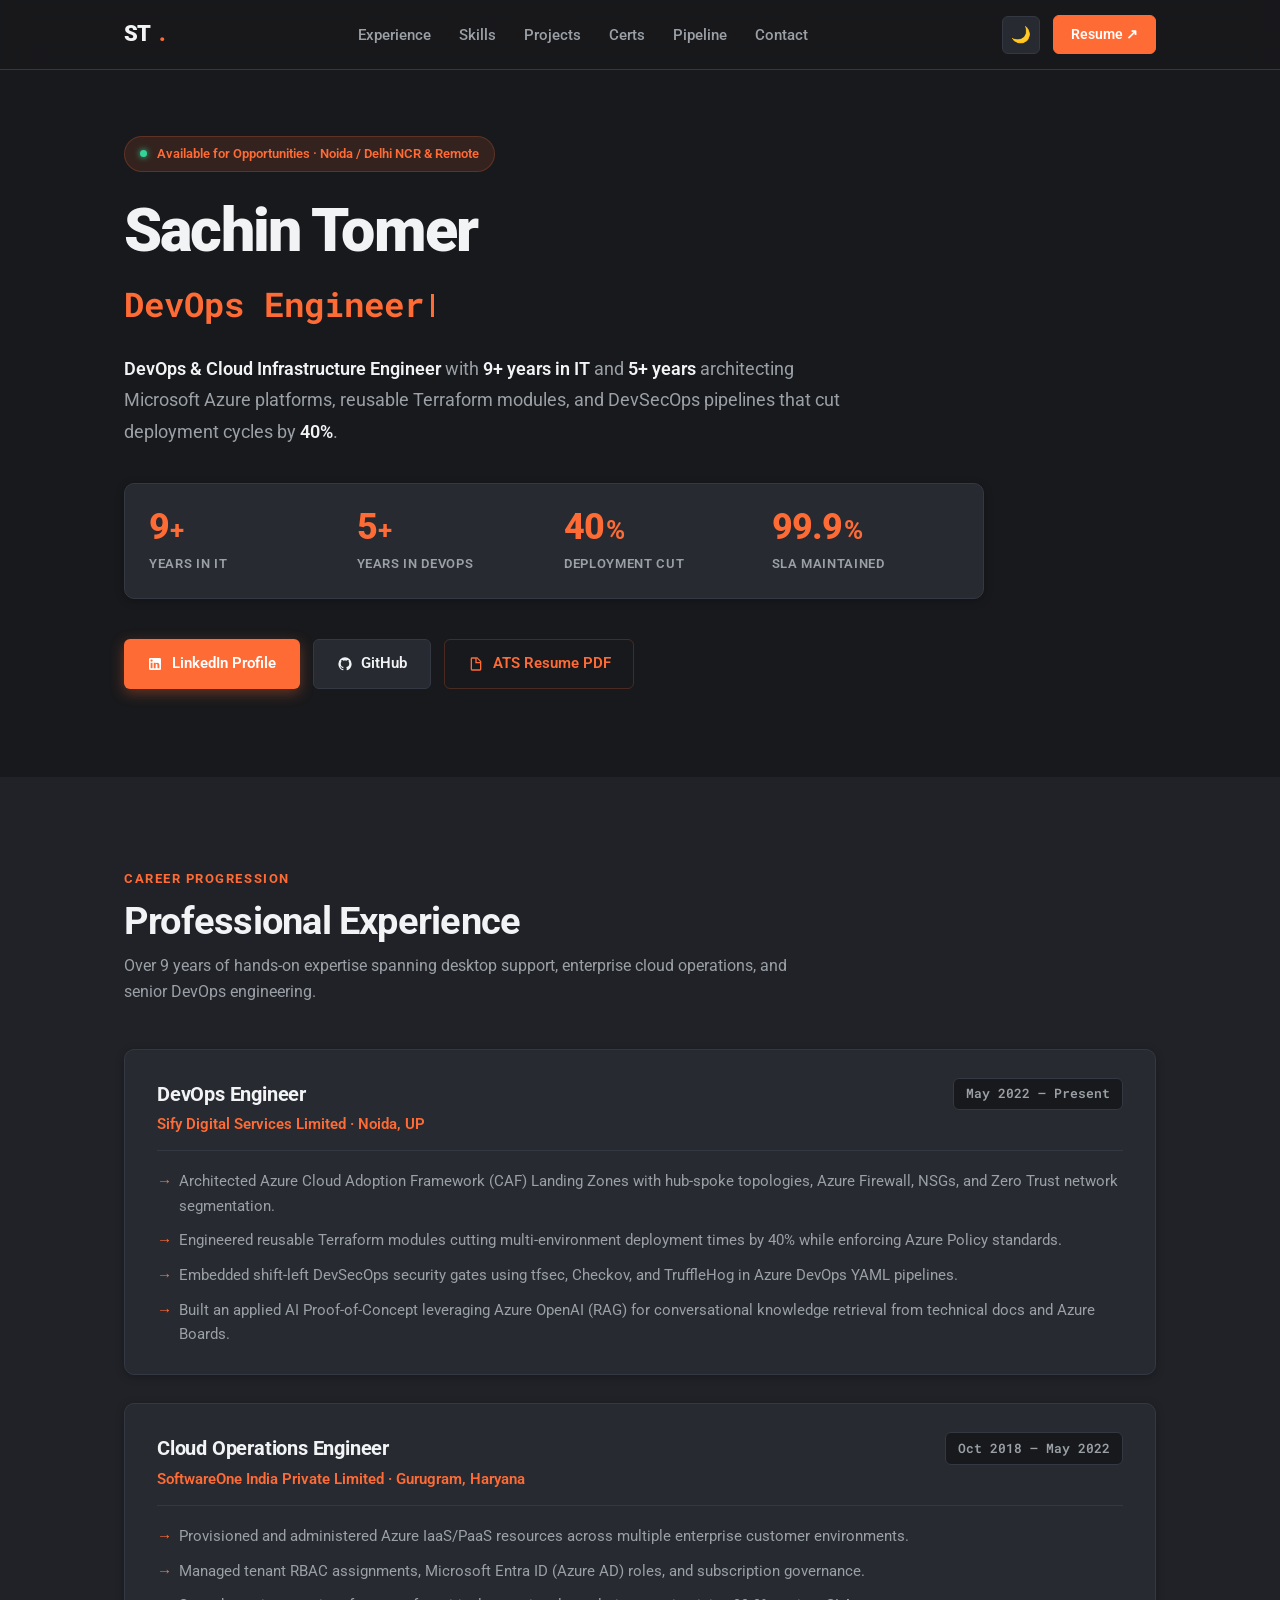
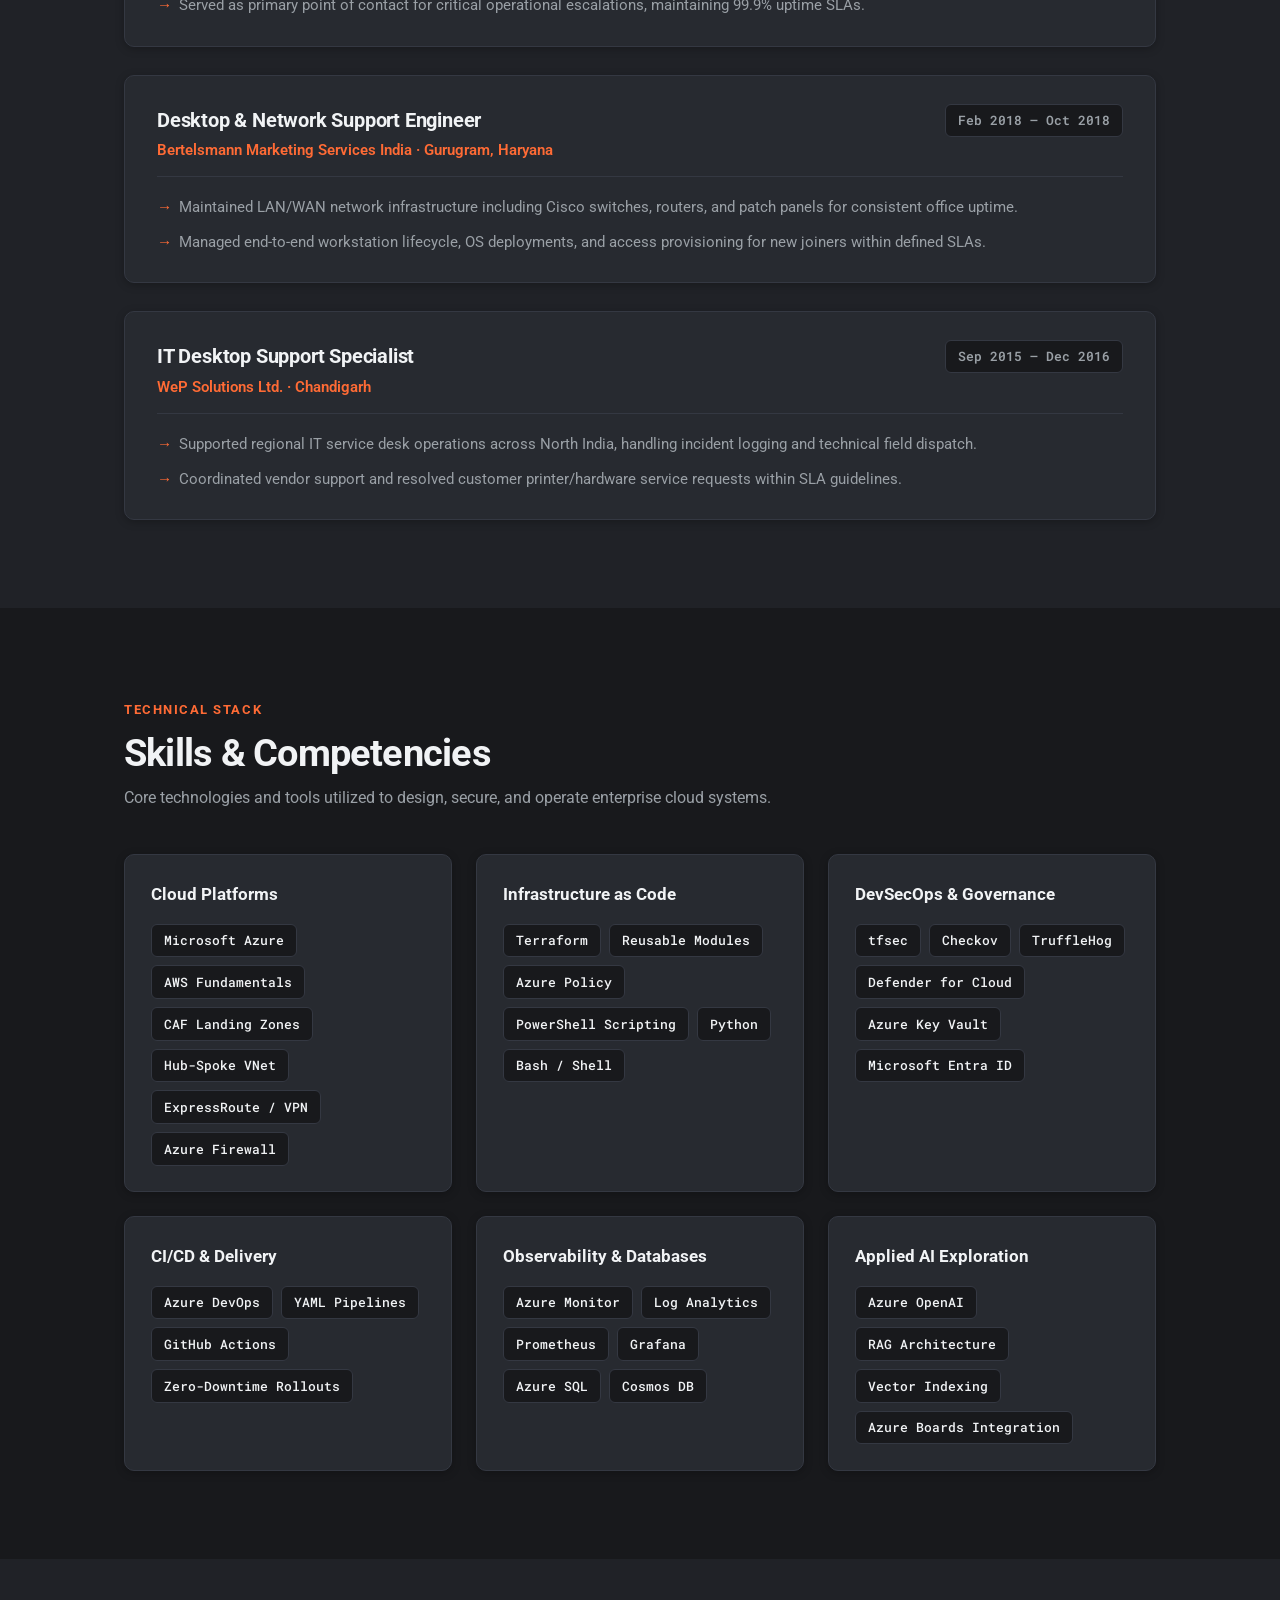
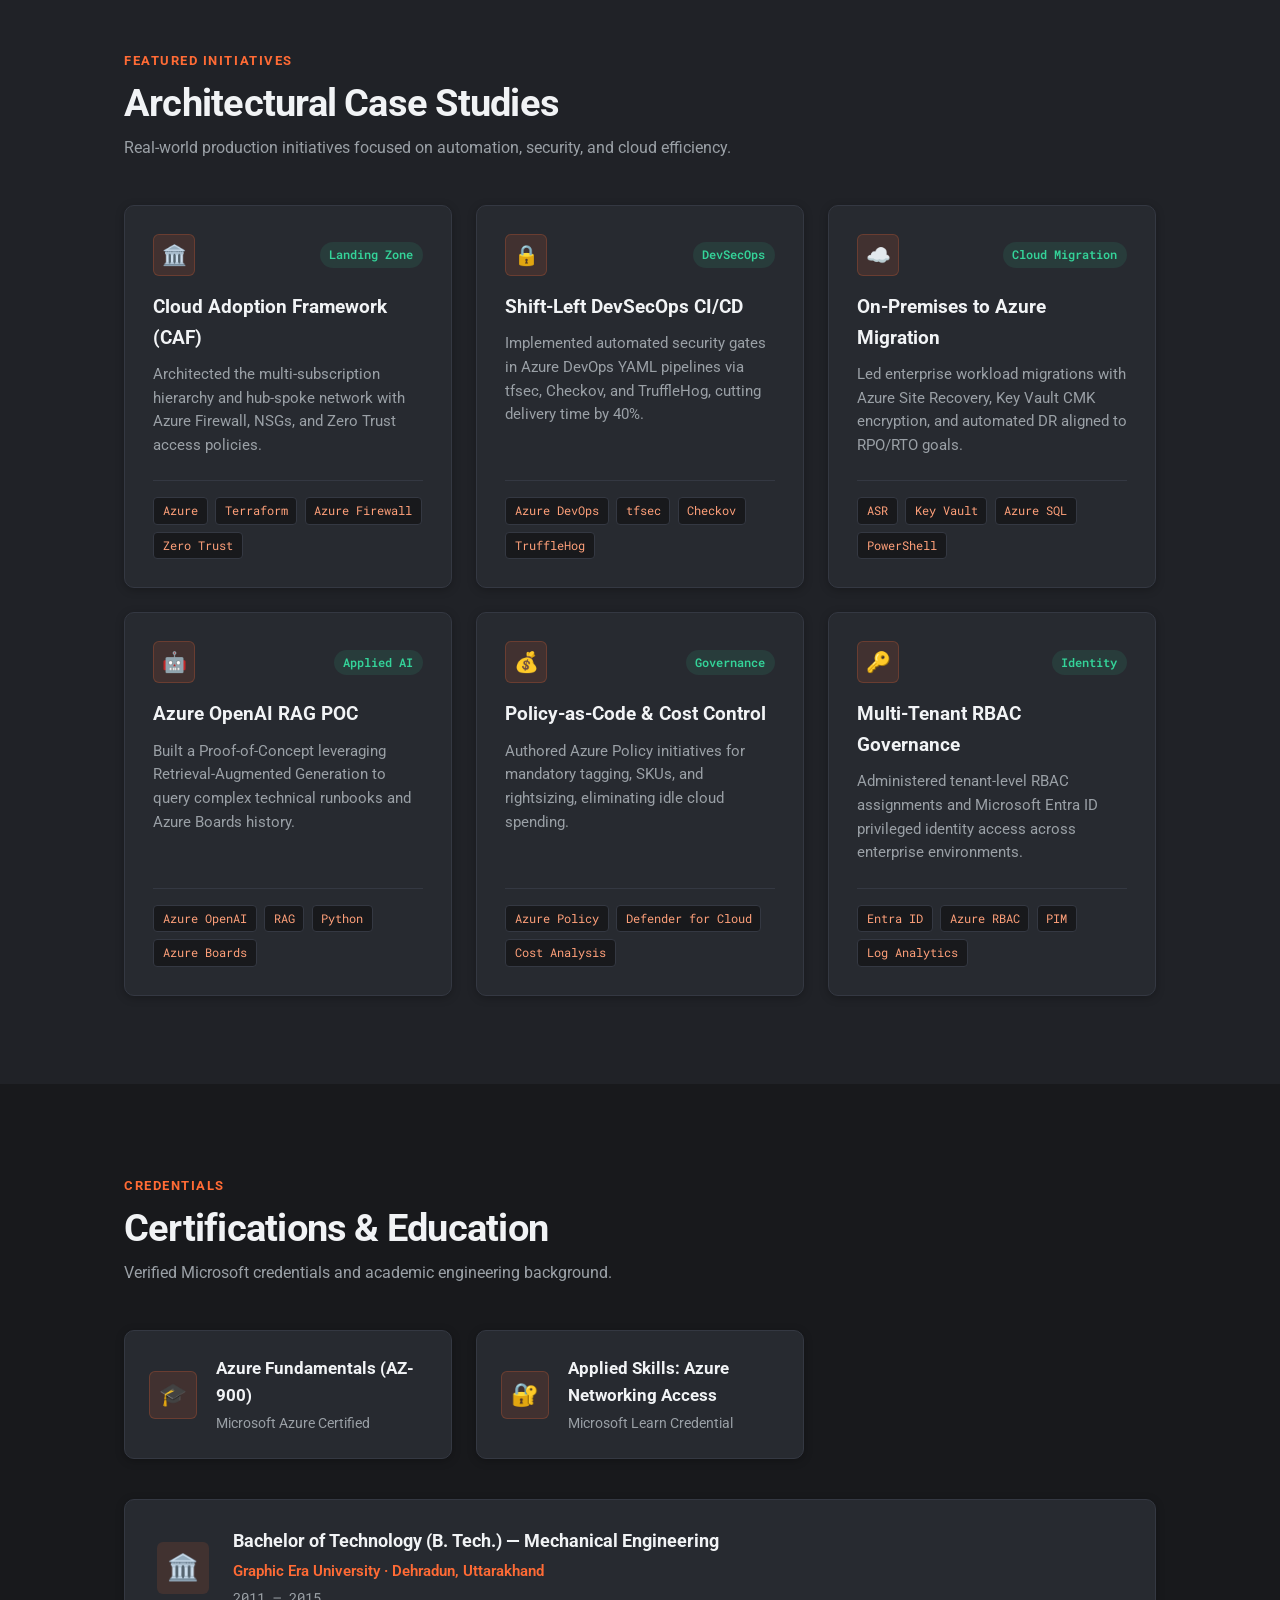
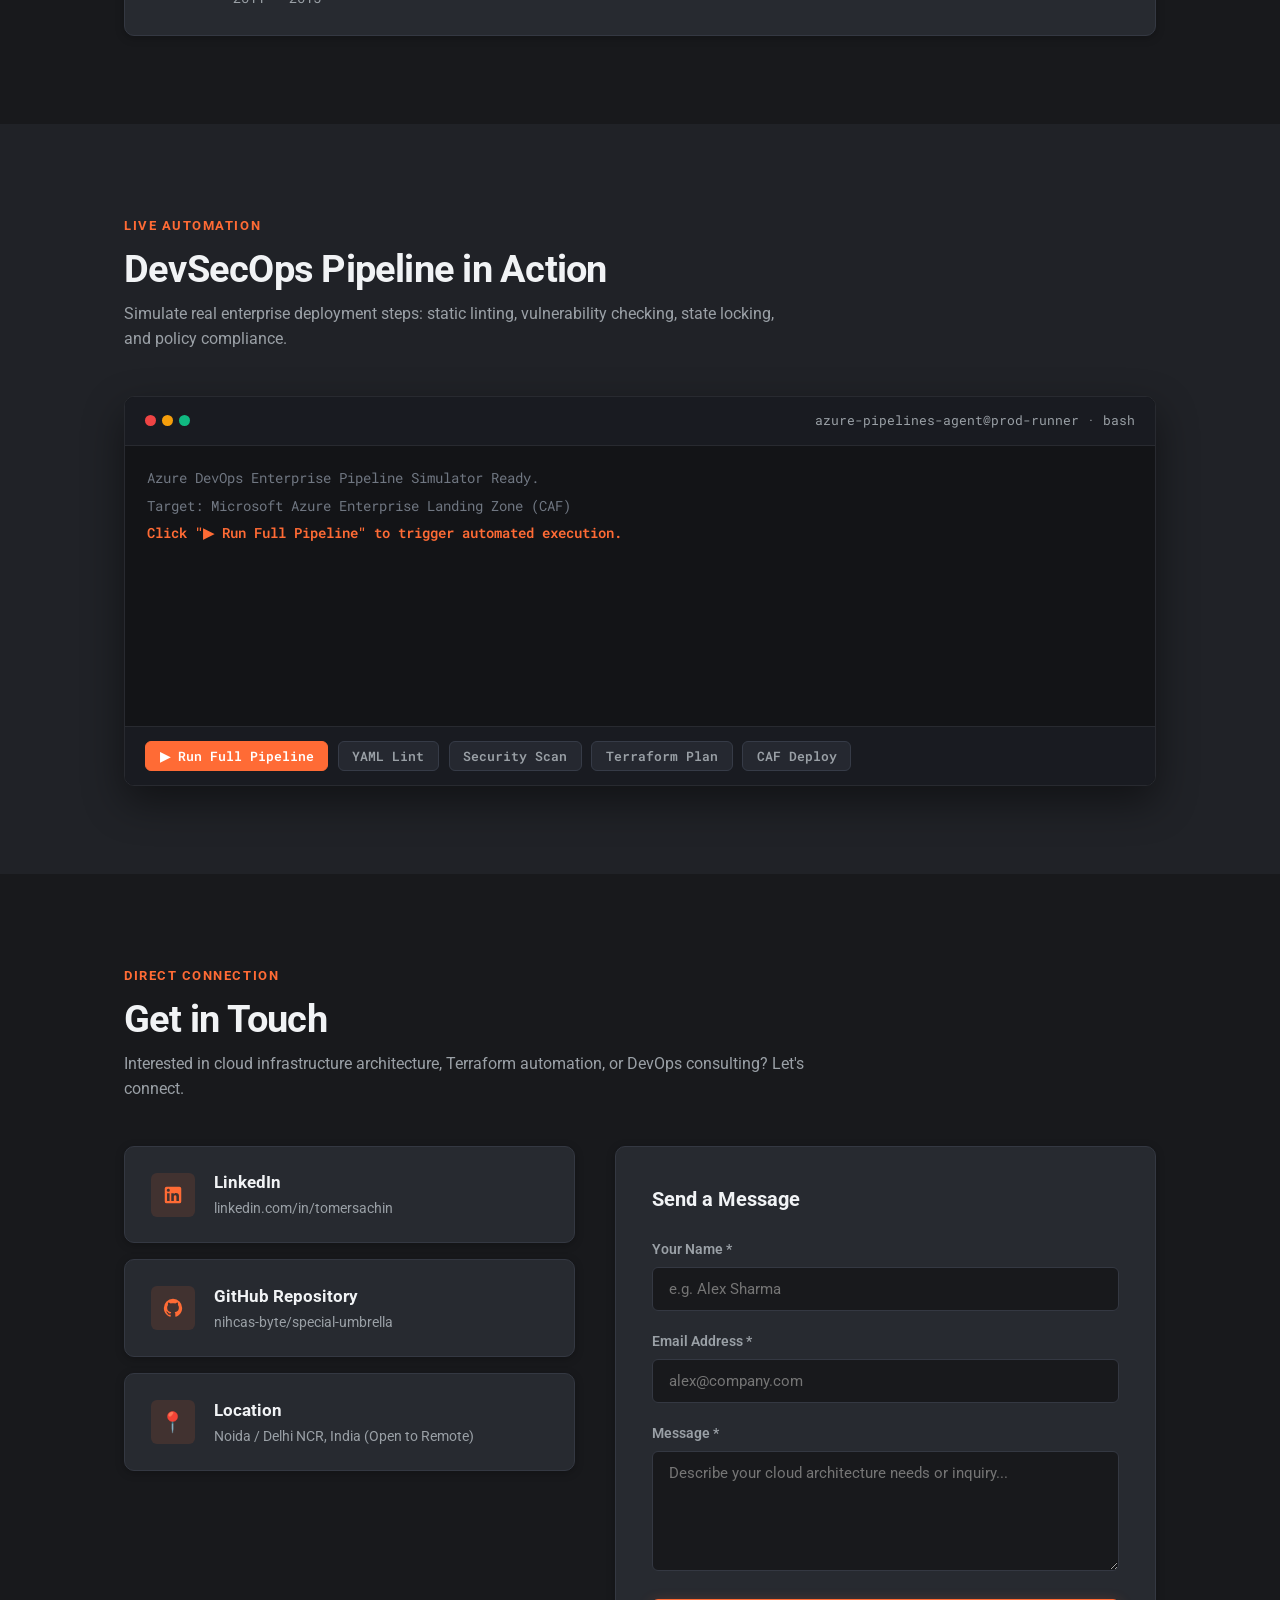
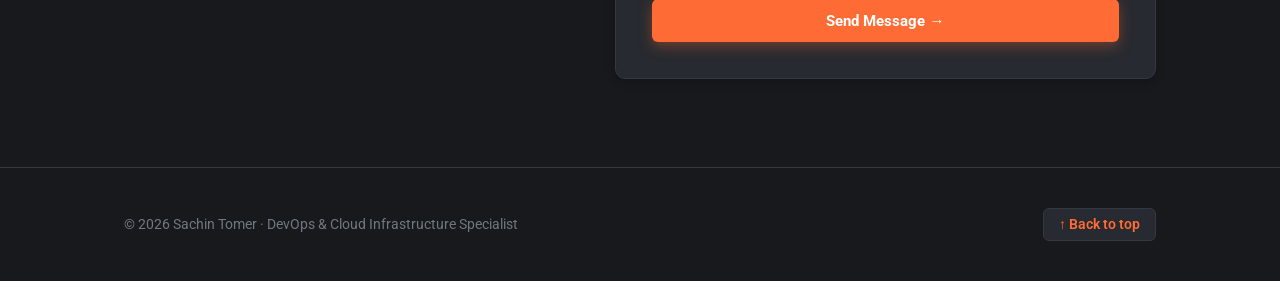
==== commit 57883326: "style: clean grey background with vibrant orange accents, fixed typewriter overflow and 4-metric hor" ====
--- a/index.html
+++ b/index.html
@@ -3,8 +3,8 @@
 <head>
   <meta charset="UTF-8" />
   <meta name="viewport" content="width=device-width, initial-scale=1.0" />
-  <title>Sachin Tomer — DevOps Engineer</title>
-  <meta name="description" content="DevOps Engineer specializing in Terraform, Azure, and DevSecOps. 9+ years IT, 5+ years Azure expertise." />
+  <title>Sachin Tomer — DevOps Engineer | Terraform & Cloud Infrastructure</title>
+  <meta name="description" content="DevOps Engineer with 9+ years IT experience and 5+ years driving cloud infrastructure automation on Microsoft Azure, Terraform, and DevSecOps." />
   <meta name="author" content="Sachin Tomer" />
 
   <!-- Open Graph -->
@@ -12,15 +12,16 @@
   <meta property="og:description" content="DevOps Engineer · Terraform · Azure · DevSecOps" />
   <meta property="og:type" content="website" />
 
+  <!-- Stylesheet -->
   <link rel="stylesheet" href="style.css" />
-  <link rel="icon" href="data:image/svg+xml,<svg xmlns='http://www.w3.org/2000/svg' viewBox='0 0 100 100'><text y='.9em' font-size='90'>⚙️</text></svg>" />
+  <link rel="icon" href="data:image/svg+xml,<svg xmlns='http://www.w3.org/2000/svg' viewBox='0 0 100 100'><text y='.9em' font-size='90'>⚡</text></svg>" />
 </head>
 <body>
 
-  <!-- Progress Bar -->
+  <!-- Top Scroll Progress Bar -->
   <div id="progress-bar"></div>
 
-  <!-- ── Navbar ── -->
+  <!-- ── Navigation ── -->
   <nav id="navbar">
     <div class="container nav-inner">
       <a href="#hero" class="nav-logo">ST<span>.</span></a>
@@ -30,69 +31,72 @@
         <li><a href="#skills">Skills</a></li>
         <li><a href="#projects">Projects</a></li>
         <li><a href="#certifications">Certs</a></li>
+        <li><a href="#terminal">Pipeline</a></li>
         <li><a href="#contact">Contact</a></li>
       </ul>
 
       <div class="nav-actions">
-        <button class="btn-theme" id="theme-toggle" aria-label="Toggle theme">🌙</button>
-        <a href="resume.html" target="_blank" class="btn-resume">Resume ↗</a>
-        <button class="nav-burger" id="nav-burger" aria-label="Menu">
+        <button class="btn-theme" id="theme-toggle" aria-label="Toggle Theme" title="Toggle Light/Dark Theme">🌙</button>
+        <a href="resume.html" target="_blank" class="btn-resume-nav">Resume ↗</a>
+        <button class="nav-burger" id="nav-burger" aria-label="Toggle Menu">
           <span></span><span></span><span></span>
         </button>
       </div>
     </div>
   </nav>
 
-  <!-- ── Hero ── -->
+  <!-- ── Hero Section ── -->
   <section id="hero">
     <div class="container">
       <div class="hero-content">
 
         <div class="hero-badge">
           <span class="dot"></span>
-          Available for opportunities · Noida, India
+          Available for Opportunities · Noida / Delhi NCR & Remote
         </div>
 
         <h1 class="hero-name">Sachin Tomer</h1>
 
-        <p class="hero-title" id="typewriter-text"><span id="typewriter"></span><span class="cursor"></span></p>
+        <div class="hero-role-wrapper">
+          <span id="typewriter"></span><span class="typewriter-cursor"></span>
+        </div>
 
         <p class="hero-bio">
-          DevOps Engineer with 9+ years in IT and 5+ years architecting Azure solutions.
-          Focused on infrastructure security, automation, and shipping faster.
+          <strong>DevOps & Cloud Infrastructure Engineer</strong> with <strong>9+ years in IT</strong> and <strong>5+ years</strong> architecting Microsoft Azure platforms, reusable Terraform modules, and DevSecOps pipelines that cut deployment cycles by <strong>40%</strong>.
         </p>
 
-        <div class="hero-stats">
+        <!-- Clean 4-Item Grid of Metrics -->
+        <div class="hero-stats-grid">
           <div class="stat-item">
-            <span class="stat-number">9<span>+</span></span>
-            <span class="stat-label">Years IT</span>
+            <div class="stat-number">9<span>+</span></div>
+            <div class="stat-label">Years in IT</div>
           </div>
           <div class="stat-item">
-            <span class="stat-number">5<span>+</span></span>
-            <span class="stat-label">Years Azure</span>
+            <div class="stat-number">5<span>+</span></div>
+            <div class="stat-label">Years in DevOps</div>
           </div>
           <div class="stat-item">
-            <span class="stat-number">40<span>%</span></span>
-            <span class="stat-label">Faster Deploys</span>
+            <div class="stat-number">40<span>%</span></div>
+            <div class="stat-label">Deployment Cut</div>
           </div>
           <div class="stat-item">
-            <span class="stat-number">99.9<span>%</span></span>
-            <span class="stat-label">SLA Maintained</span>
+            <div class="stat-number">99.9<span>%</span></div>
+            <div class="stat-label">SLA Maintained</div>
           </div>
         </div>
 
         <div class="hero-ctas">
-          <a href="https://www.linkedin.com/in/tomersachin/" target="_blank" rel="noopener" class="btn-primary">
+          <a href="https://www.linkedin.com/in/tomersachin/" target="_blank" rel="noopener noreferrer" class="btn btn-primary">
             <svg width="16" height="16" viewBox="0 0 24 24" fill="currentColor"><path d="M19 3a2 2 0 0 1 2 2v14a2 2 0 0 1-2 2H5a2 2 0 0 1-2-2V5a2 2 0 0 1 2-2h14m-.5 15.5v-5.3a3.26 3.26 0 0 0-3.26-3.26c-.85 0-1.84.52-2.32 1.3v-1.11h-2.79v8.37h2.79v-4.93c0-.77.62-1.4 1.39-1.4a1.4 1.4 0 0 1 1.4 1.4v4.93h2.79M6.88 8.56a1.68 1.68 0 0 0 1.68-1.68c0-.93-.75-1.69-1.68-1.69a1.69 1.69 0 0 0-1.69 1.69c0 .93.76 1.68 1.69 1.68m1.39 9.94v-8.37H5.5v8.37h2.77z"/></svg>
-            LinkedIn
+            LinkedIn Profile
           </a>
-          <a href="https://github.com/nihcas-byte/special-umbrella" target="_blank" rel="noopener" class="btn-outline">
+          <a href="https://github.com/nihcas-byte/special-umbrella" target="_blank" rel="noopener noreferrer" class="btn btn-outline">
             <svg width="16" height="16" viewBox="0 0 24 24" fill="currentColor"><path d="M12 2A10 10 0 0 0 2 12c0 4.42 2.87 8.17 6.84 9.5.5.08.66-.23.66-.5v-1.69c-2.77.6-3.36-1.34-3.36-1.34-.46-1.16-1.11-1.47-1.11-1.47-.91-.62.07-.6.07-.6 1 .07 1.53 1.03 1.53 1.03.87 1.52 2.34 1.07 2.91.83.09-.65.35-1.09.63-1.34-2.22-.25-4.55-1.11-4.55-4.92 0-1.11.38-2 1.03-2.71-.1-.25-.45-1.29.1-2.64 0 0 .84-.27 2.75 1.02.79-.22 1.65-.33 2.5-.33.85 0 1.71.11 2.5.33 1.91-1.29 2.75-1.02 2.75-1.02.55 1.35.2 2.39.1 2.64.65.71 1.03 1.6 1.03 2.71 0 3.82-2.34 4.66-4.57 4.91.36.31.69.92.69 1.85V21c0 .27.16.59.67.5C19.14 20.16 22 16.42 22 12A10 10 0 0 0 12 2z"/></svg>
             GitHub
           </a>
-          <a href="resume.html" target="_blank" class="btn-outline">
+          <a href="resume.html" target="_blank" class="btn btn-ghost">
             <svg width="16" height="16" viewBox="0 0 24 24" fill="currentColor"><path d="M14 2H6a2 2 0 0 0-2 2v16a2 2 0 0 0 2 2h12a2 2 0 0 0 2-2V8l-6-6zm-1 1.5L18.5 9H13V3.5zM6 20V4h5v7h7v9H6z"/></svg>
-            Resume
+            ATS Resume PDF
           </a>
         </div>
 
@@ -100,262 +104,303 @@
     </div>
   </section>
 
-  <!-- ── Experience ── -->
+  <!-- ── Experience Section ── -->
   <section id="experience">
     <div class="container">
-      <span class="section-label">Career</span>
-      <h2 class="section-title">Experience</h2>
+      <div class="section-header">
+        <span class="section-label">Career Progression</span>
+        <h2 class="section-title">Professional Experience</h2>
+        <p class="section-subtitle">Over 9 years of hands-on expertise spanning desktop support, enterprise cloud operations, and senior DevOps engineering.</p>
+      </div>
 
       <div class="timeline">
 
-        <div class="timeline-item reveal">
-          <div class="exp-card">
-            <div class="exp-header">
-              <div>
-                <div class="exp-role">DevOps Engineer</div>
-                <div class="exp-company">Sify Digital Services</div>
-              </div>
-              <span class="exp-period">May 2022 – Present</span>
-            </div>
-            <ul class="exp-bullets">
-              <li>Architected Azure CAF Landing Zones with hub-spoke topology, Firewall &amp; Zero Trust network segmentation</li>
-              <li>Built DevSecOps CI/CD integrating tfsec, Checkov, TruffleHog — cut deployment time by 40%</li>
-              <li>Delivered Azure OpenAI RAG POC for conversational knowledge retrieval from internal docs &amp; Boards</li>
-            </ul>
-          </div>
-        </div>
-
-        <div class="timeline-item reveal">
-          <div class="exp-card">
-            <div class="exp-header">
-              <div>
-                <div class="exp-role">Cloud Operations Engineer</div>
-                <div class="exp-company">SoftwareOne India</div>
-              </div>
-              <span class="exp-period">Oct 2018 – May 2022</span>
-            </div>
-            <ul class="exp-bullets">
-              <li>Managed multi-tenant Azure IaaS/PaaS, RBAC, and Entra ID across enterprise customers</li>
-              <li>Primary escalation lead for critical incidents, maintaining 99.9% SLA targets</li>
-            </ul>
-          </div>
-        </div>
-
-        <div class="timeline-item reveal">
-          <div class="exp-card">
-            <div class="exp-header">
-              <div>
-                <div class="exp-role">Desktop &amp; Network Support Engineer</div>
-                <div class="exp-company">Bertelsmann</div>
-              </div>
-              <span class="exp-period">Feb 2018 – Oct 2018</span>
-            </div>
-            <ul class="exp-bullets">
-              <li>LAN/WAN infrastructure management — switches, patch panels, workstation lifecycle</li>
-            </ul>
-          </div>
-        </div>
-
-        <div class="timeline-item reveal">
-          <div class="exp-card">
-            <div class="exp-header">
-              <div>
-                <div class="exp-role">IT Desktop Support</div>
-                <div class="exp-company">WeP Solutions</div>
-              </div>
-              <span class="exp-period">Sep 2015 – Dec 2016</span>
-            </div>
-            <ul class="exp-bullets">
-              <li>IT service desk, incident tracking, and vendor coordination across North India</li>
-            </ul>
-          </div>
-        </div>
-
-      </div>
-    </div>
-  </section>
-
-  <!-- ── Skills ── -->
+        <!-- Role 1 -->
+        <div class="exp-card">
+          <div class="exp-header">
+            <div>
+              <div class="exp-role">DevOps Engineer</div>
+              <div class="exp-company">Sify Digital Services Limited · Noida, UP</div>
+            </div>
+            <span class="exp-period">May 2022 – Present</span>
+          </div>
+          <ul class="exp-bullets">
+            <li>Architected Azure Cloud Adoption Framework (CAF) Landing Zones with hub-spoke topologies, Azure Firewall, NSGs, and Zero Trust network segmentation.</li>
+            <li>Engineered reusable Terraform modules cutting multi-environment deployment times by 40% while enforcing Azure Policy standards.</li>
+            <li>Embedded shift-left DevSecOps security gates using tfsec, Checkov, and TruffleHog in Azure DevOps YAML pipelines.</li>
+            <li>Built an applied AI Proof-of-Concept leveraging Azure OpenAI (RAG) for conversational knowledge retrieval from technical docs and Azure Boards.</li>
+          </ul>
+        </div>
+
+        <!-- Role 2 -->
+        <div class="exp-card">
+          <div class="exp-header">
+            <div>
+              <div class="exp-role">Cloud Operations Engineer</div>
+              <div class="exp-company">SoftwareOne India Private Limited · Gurugram, Haryana</div>
+            </div>
+            <span class="exp-period">Oct 2018 – May 2022</span>
+          </div>
+          <ul class="exp-bullets">
+            <li>Provisioned and administered Azure IaaS/PaaS resources across multiple enterprise customer environments.</li>
+            <li>Managed tenant RBAC assignments, Microsoft Entra ID (Azure AD) roles, and subscription governance.</li>
+            <li>Served as primary point of contact for critical operational escalations, maintaining 99.9% uptime SLAs.</li>
+          </ul>
+        </div>
+
+        <!-- Role 3 -->
+        <div class="exp-card">
+          <div class="exp-header">
+            <div>
+              <div class="exp-role">Desktop &amp; Network Support Engineer</div>
+              <div class="exp-company">Bertelsmann Marketing Services India · Gurugram, Haryana</div>
+            </div>
+            <span class="exp-period">Feb 2018 – Oct 2018</span>
+          </div>
+          <ul class="exp-bullets">
+            <li>Maintained LAN/WAN network infrastructure including Cisco switches, routers, and patch panels for consistent office uptime.</li>
+            <li>Managed end-to-end workstation lifecycle, OS deployments, and access provisioning for new joiners within defined SLAs.</li>
+          </ul>
+        </div>
+
+        <!-- Role 4 -->
+        <div class="exp-card">
+          <div class="exp-header">
+            <div>
+              <div class="exp-role">IT Desktop Support Specialist</div>
+              <div class="exp-company">WeP Solutions Ltd. · Chandigarh</div>
+            </div>
+            <span class="exp-period">Sep 2015 – Dec 2016</span>
+          </div>
+          <ul class="exp-bullets">
+            <li>Supported regional IT service desk operations across North India, handling incident logging and technical field dispatch.</li>
+            <li>Coordinated vendor support and resolved customer printer/hardware service requests within SLA guidelines.</li>
+          </ul>
+        </div>
+
+      </div>
+    </div>
+  </section>
+
+  <!-- ── Skills Section ── -->
   <section id="skills">
     <div class="container">
-      <span class="section-label">Toolkit</span>
-      <h2 class="section-title">Skills</h2>
+      <div class="section-header">
+        <span class="section-label">Technical Stack</span>
+        <h2 class="section-title">Skills &amp; Competencies</h2>
+        <p class="section-subtitle">Core technologies and tools utilized to design, secure, and operate enterprise cloud systems.</p>
+      </div>
 
       <div class="skills-grid">
 
-        <div class="skill-group reveal">
-          <div class="skill-group-title">Cloud &amp; Platform</div>
+        <div class="skill-group">
+          <div class="skill-group-title">Cloud Platforms</div>
           <div class="badges">
-            <span class="badge">Azure</span>
-            <span class="badge">AWS</span>
+            <span class="badge">Microsoft Azure</span>
+            <span class="badge">AWS Fundamentals</span>
             <span class="badge">CAF Landing Zones</span>
-            <span class="badge">Hub-Spoke</span>
-            <span class="badge">ExpressRoute</span>
-          </div>
-        </div>
-
-        <div class="skill-group reveal">
-          <div class="skill-group-title">IaC &amp; Automation</div>
+            <span class="badge">Hub-Spoke VNet</span>
+            <span class="badge">ExpressRoute / VPN</span>
+            <span class="badge">Azure Firewall</span>
+          </div>
+        </div>
+
+        <div class="skill-group">
+          <div class="skill-group-title">Infrastructure as Code</div>
           <div class="badges">
             <span class="badge">Terraform</span>
+            <span class="badge">Reusable Modules</span>
             <span class="badge">Azure Policy</span>
-            <span class="badge">PowerShell</span>
+            <span class="badge">PowerShell Scripting</span>
             <span class="badge">Python</span>
-            <span class="badge">Bash</span>
-          </div>
-        </div>
-
-        <div class="skill-group reveal">
-          <div class="skill-group-title">DevSecOps</div>
+            <span class="badge">Bash / Shell</span>
+          </div>
+        </div>
+
+        <div class="skill-group">
+          <div class="skill-group-title">DevSecOps &amp; Governance</div>
           <div class="badges">
             <span class="badge">tfsec</span>
             <span class="badge">Checkov</span>
             <span class="badge">TruffleHog</span>
             <span class="badge">Defender for Cloud</span>
-            <span class="badge">Key Vault</span>
-            <span class="badge">Entra ID</span>
-          </div>
-        </div>
-
-        <div class="skill-group reveal">
-          <div class="skill-group-title">CI/CD</div>
+            <span class="badge">Azure Key Vault</span>
+            <span class="badge">Microsoft Entra ID</span>
+          </div>
+        </div>
+
+        <div class="skill-group">
+          <div class="skill-group-title">CI/CD &amp; Delivery</div>
           <div class="badges">
             <span class="badge">Azure DevOps</span>
+            <span class="badge">YAML Pipelines</span>
             <span class="badge">GitHub Actions</span>
-            <span class="badge">YAML Pipelines</span>
-          </div>
-        </div>
-
-        <div class="skill-group reveal">
-          <div class="skill-group-title">Observability</div>
+            <span class="badge">Zero-Downtime Rollouts</span>
+          </div>
+        </div>
+
+        <div class="skill-group">
+          <div class="skill-group-title">Observability &amp; Databases</div>
           <div class="badges">
             <span class="badge">Azure Monitor</span>
             <span class="badge">Log Analytics</span>
             <span class="badge">Prometheus</span>
             <span class="badge">Grafana</span>
-          </div>
-        </div>
-
-        <div class="skill-group reveal">
-          <div class="skill-group-title">AI</div>
+            <span class="badge">Azure SQL</span>
+            <span class="badge">Cosmos DB</span>
+          </div>
+        </div>
+
+        <div class="skill-group">
+          <div class="skill-group-title">Applied AI Exploration</div>
           <div class="badges">
             <span class="badge">Azure OpenAI</span>
             <span class="badge">RAG Architecture</span>
-          </div>
-        </div>
-
-      </div>
-    </div>
-  </section>
-
-  <!-- ── Projects ── -->
+            <span class="badge">Vector Indexing</span>
+            <span class="badge">Azure Boards Integration</span>
+          </div>
+        </div>
+
+      </div>
+    </div>
+  </section>
+
+  <!-- ── Projects Section ── -->
   <section id="projects">
     <div class="container">
-      <span class="section-label">Work</span>
-      <h2 class="section-title">Projects</h2>
+      <div class="section-header">
+        <span class="section-label">Featured Initiatives</span>
+        <h2 class="section-title">Architectural Case Studies</h2>
+        <p class="section-subtitle">Real-world production initiatives focused on automation, security, and cloud efficiency.</p>
+      </div>
 
       <div class="projects-grid">
 
-        <div class="project-card reveal">
-          <div class="project-icon">🏗️</div>
-          <div class="project-title">CAF Landing Zone</div>
-          <p class="project-desc">Enterprise Azure hierarchy with hub-spoke networking, Zero Trust policies, and Firewall configuration at scale.</p>
+        <div class="project-card">
+          <div class="project-card-top">
+            <div class="project-icon">🏛️</div>
+            <span class="project-badge-tag">Landing Zone</span>
+          </div>
+          <div class="project-title">Cloud Adoption Framework (CAF)</div>
+          <p class="project-desc">Architected the multi-subscription hierarchy and hub-spoke network with Azure Firewall, NSGs, and Zero Trust access policies.</p>
           <div class="project-stack">
             <span class="stack-pill">Azure</span>
             <span class="stack-pill">Terraform</span>
-            <span class="stack-pill">Firewall</span>
-          </div>
-        </div>
-
-        <div class="project-card reveal">
-          <div class="project-icon">🔒</div>
-          <div class="project-title">DevSecOps CI/CD Pipeline</div>
-          <p class="project-desc">Shift-left security scanning pipeline — SAST + secret detection built into every commit. 40% faster deploys.</p>
+            <span class="stack-pill">Azure Firewall</span>
+            <span class="stack-pill">Zero Trust</span>
+          </div>
+        </div>
+
+        <div class="project-card">
+          <div class="project-card-top">
+            <div class="project-icon">🔒</div>
+            <span class="project-badge-tag">DevSecOps</span>
+          </div>
+          <div class="project-title">Shift-Left DevSecOps CI/CD</div>
+          <p class="project-desc">Implemented automated security gates in Azure DevOps YAML pipelines via tfsec, Checkov, and TruffleHog, cutting delivery time by 40%.</p>
           <div class="project-stack">
+            <span class="stack-pill">Azure DevOps</span>
             <span class="stack-pill">tfsec</span>
             <span class="stack-pill">Checkov</span>
             <span class="stack-pill">TruffleHog</span>
           </div>
         </div>
 
-        <div class="project-card reveal">
-          <div class="project-icon">☁️</div>
-          <div class="project-title">Azure Workload Migration</div>
-          <p class="project-desc">On-premises to Azure migration with DR alignment to defined RPO/RTO targets across hybrid workloads.</p>
+        <div class="project-card">
+          <div class="project-card-top">
+            <div class="project-icon">☁️</div>
+            <span class="project-badge-tag">Cloud Migration</span>
+          </div>
+          <div class="project-title">On-Premises to Azure Migration</div>
+          <p class="project-desc">Led enterprise workload migrations with Azure Site Recovery, Key Vault CMK encryption, and automated DR aligned to RPO/RTO goals.</p>
           <div class="project-stack">
             <span class="stack-pill">ASR</span>
             <span class="stack-pill">Key Vault</span>
+            <span class="stack-pill">Azure SQL</span>
             <span class="stack-pill">PowerShell</span>
           </div>
         </div>
 
-        <div class="project-card reveal">
-          <div class="project-icon">🤖</div>
+        <div class="project-card">
+          <div class="project-card-top">
+            <div class="project-icon">🤖</div>
+            <span class="project-badge-tag">Applied AI</span>
+          </div>
           <div class="project-title">Azure OpenAI RAG POC</div>
-          <p class="project-desc">Conversational knowledge retrieval from internal docs and Azure Boards using RAG architecture.</p>
+          <p class="project-desc">Built a Proof-of-Concept leveraging Retrieval-Augmented Generation to query complex technical runbooks and Azure Boards history.</p>
           <div class="project-stack">
             <span class="stack-pill">Azure OpenAI</span>
+            <span class="stack-pill">RAG</span>
             <span class="stack-pill">Python</span>
-          </div>
-        </div>
-
-        <div class="project-card reveal">
-          <div class="project-icon">📊</div>
-          <div class="project-title">Cloud Cost Governance</div>
-          <p class="project-desc">Policy-as-code framework with rightsizing recommendations and tagging standards to enforce cost discipline.</p>
+            <span class="stack-pill">Azure Boards</span>
+          </div>
+        </div>
+
+        <div class="project-card">
+          <div class="project-card-top">
+            <div class="project-icon">💰</div>
+            <span class="project-badge-tag">Governance</span>
+          </div>
+          <div class="project-title">Policy-as-Code &amp; Cost Control</div>
+          <p class="project-desc">Authored Azure Policy initiatives for mandatory tagging, SKUs, and rightsizing, eliminating idle cloud spending.</p>
           <div class="project-stack">
             <span class="stack-pill">Azure Policy</span>
-            <span class="stack-pill">Defender</span>
-            <span class="stack-pill">PowerShell</span>
-          </div>
-        </div>
-
-        <div class="project-card reveal">
-          <div class="project-icon">🔑</div>
-          <div class="project-title">Multi-Tenant RBAC Ops</div>
-          <p class="project-desc">Centralized RBAC and Entra ID management across enterprise Azure tenants for a managed services portfolio.</p>
+            <span class="stack-pill">Defender for Cloud</span>
+            <span class="stack-pill">Cost Analysis</span>
+          </div>
+        </div>
+
+        <div class="project-card">
+          <div class="project-card-top">
+            <div class="project-icon">🔑</div>
+            <span class="project-badge-tag">Identity</span>
+          </div>
+          <div class="project-title">Multi-Tenant RBAC Governance</div>
+          <p class="project-desc">Administered tenant-level RBAC assignments and Microsoft Entra ID privileged identity access across enterprise environments.</p>
           <div class="project-stack">
             <span class="stack-pill">Entra ID</span>
-            <span class="stack-pill">RBAC</span>
-            <span class="stack-pill">IaaS/PaaS</span>
-          </div>
-        </div>
-
-      </div>
-    </div>
-  </section>
-
-  <!-- ── Certifications ── -->
+            <span class="stack-pill">Azure RBAC</span>
+            <span class="stack-pill">PIM</span>
+            <span class="stack-pill">Log Analytics</span>
+          </div>
+        </div>
+
+      </div>
+    </div>
+  </section>
+
+  <!-- ── Certifications & Education ── -->
   <section id="certifications">
     <div class="container">
-      <span class="section-label">Credentials</span>
-      <h2 class="section-title">Certifications</h2>
+      <div class="section-header">
+        <span class="section-label">Credentials</span>
+        <h2 class="section-title">Certifications &amp; Education</h2>
+        <p class="section-subtitle">Verified Microsoft credentials and academic engineering background.</p>
+      </div>
 
       <div class="certs-grid">
-        <div class="cert-card reveal">
+        <div class="cert-card">
           <div class="cert-icon">🎓</div>
           <div>
-            <div class="cert-name">Azure Fundamentals</div>
-            <div class="cert-issuer">Microsoft · AZ-900</div>
-          </div>
-        </div>
-        <div class="cert-card reveal">
+            <div class="cert-name">Azure Fundamentals (AZ-900)</div>
+            <div class="cert-issuer">Microsoft Azure Certified</div>
+          </div>
+        </div>
+
+        <div class="cert-card">
           <div class="cert-icon">🔐</div>
           <div>
-            <div class="cert-name">Applied Skills: Secure Workload Access</div>
-            <div class="cert-issuer">Microsoft · Azure Networking</div>
-          </div>
-        </div>
-      </div>
-
-      <br /><br />
-
-      <span class="section-label" style="margin-bottom:20px;display:block">Education</span>
-      <div class="edu-card reveal">
+            <div class="cert-name">Applied Skills: Azure Networking Access</div>
+            <div class="cert-issuer">Microsoft Learn Credential</div>
+          </div>
+        </div>
+      </div>
+
+      <div class="edu-card">
         <div class="edu-icon">🏛️</div>
         <div>
-          <div class="edu-degree">B.Tech, Mechanical Engineering</div>
-          <div class="edu-school">Graphic Era University</div>
+          <div class="edu-degree">Bachelor of Technology (B. Tech.) — Mechanical Engineering</div>
+          <div class="edu-school">Graphic Era University · Dehradun, Uttarakhand</div>
           <div class="edu-period">2011 – 2015</div>
         </div>
       </div>
@@ -363,25 +408,34 @@
     </div>
   </section>
 
-  <!-- ── Terminal ── -->
+  <!-- ── Interactive Pipeline Simulator ── -->
   <section id="terminal">
     <div class="container">
-      <span class="section-label">Pipeline</span>
-      <h2 class="section-title">DevSecOps in Action</h2>
+      <div class="section-header">
+        <span class="section-label">Live Automation</span>
+        <h2 class="section-title">DevSecOps Pipeline in Action</h2>
+        <p class="section-subtitle">Simulate real enterprise deployment steps: static linting, vulnerability checking, state locking, and policy compliance.</p>
+      </div>
 
       <div class="terminal-wrap">
         <div class="terminal-bar">
           <div class="terminal-dots">
             <span></span><span></span><span></span>
           </div>
-          <span class="terminal-title">azure-devops-pipeline · bash</span>
-        </div>
-        <div class="terminal-body" id="terminal-output"></div>
+          <span class="terminal-title">azure-pipelines-agent@prod-runner · bash</span>
+        </div>
+
+        <div class="terminal-body" id="terminal-output">
+          <div class="term-line term-dim">Azure DevOps Enterprise Pipeline Simulator Ready.</div>
+          <div class="term-line term-dim">Target: Microsoft Azure Enterprise Landing Zone (CAF)</div>
+          <div class="term-line term-orange">Click "▶ Run Full Pipeline" to trigger automated execution.</div>
+        </div>
+
         <div class="terminal-controls">
-          <button class="btn-terminal active" data-pipeline="full">▶ Run Pipeline</button>
+          <button class="btn-terminal active" data-pipeline="full">▶ Run Full Pipeline</button>
           <button class="btn-terminal" data-pipeline="lint">YAML Lint</button>
           <button class="btn-terminal" data-pipeline="scan">Security Scan</button>
-          <button class="btn-terminal" data-pipeline="terraform">Terraform</button>
+          <button class="btn-terminal" data-pipeline="terraform">Terraform Plan</button>
           <button class="btn-terminal" data-pipeline="deploy">CAF Deploy</button>
         </div>
       </div>
@@ -389,18 +443,21 @@
     </div>
   </section>
 
-  <!-- ── Contact ── -->
+  <!-- ── Contact Section ── -->
   <section id="contact">
     <div class="container">
-      <span class="section-label">Get in Touch</span>
-      <h2 class="section-title">Contact</h2>
+      <div class="section-header">
+        <span class="section-label">Direct Connection</span>
+        <h2 class="section-title">Get in Touch</h2>
+        <p class="section-subtitle">Interested in cloud infrastructure architecture, Terraform automation, or DevOps consulting? Let's connect.</p>
+      </div>
 
       <div class="contact-grid">
         <div class="contact-links">
 
-          <a href="https://www.linkedin.com/in/tomersachin/" target="_blank" rel="noopener" class="contact-card">
+          <a href="https://www.linkedin.com/in/tomersachin/" target="_blank" rel="noopener noreferrer" class="contact-card">
             <div class="contact-card-icon">
-              <svg width="20" height="20" viewBox="0 0 24 24" fill="#6366f1"><path d="M19 3a2 2 0 0 1 2 2v14a2 2 0 0 1-2 2H5a2 2 0 0 1-2-2V5a2 2 0 0 1 2-2h14m-.5 15.5v-5.3a3.26 3.26 0 0 0-3.26-3.26c-.85 0-1.84.52-2.32 1.3v-1.11h-2.79v8.37h2.79v-4.93c0-.77.62-1.4 1.39-1.4a1.4 1.4 0 0 1 1.4 1.4v4.93h2.79M6.88 8.56a1.68 1.68 0 0 0 1.68-1.68c0-.93-.75-1.69-1.68-1.69a1.69 1.69 0 0 0-1.69 1.69c0 .93.76 1.68 1.69 1.68m1.39 9.94v-8.37H5.5v8.37h2.77z"/></svg>
+              <svg width="22" height="22" viewBox="0 0 24 24" fill="currentColor"><path d="M19 3a2 2 0 0 1 2 2v14a2 2 0 0 1-2 2H5a2 2 0 0 1-2-2V5a2 2 0 0 1 2-2h14m-.5 15.5v-5.3a3.26 3.26 0 0 0-3.26-3.26c-.85 0-1.84.52-2.32 1.3v-1.11h-2.79v8.37h2.79v-4.93c0-.77.62-1.4 1.39-1.4a1.4 1.4 0 0 1 1.4 1.4v4.93h2.79M6.88 8.56a1.68 1.68 0 0 0 1.68-1.68c0-.93-.75-1.69-1.68-1.69a1.69 1.69 0 0 0-1.69 1.69c0 .93.76 1.68 1.69 1.68m1.39 9.94v-8.37H5.5v8.37h2.77z"/></svg>
             </div>
             <div>
               <div class="contact-card-title">LinkedIn</div>
@@ -408,15 +465,23 @@
             </div>
           </a>
 
-          <a href="https://github.com/nihcas-byte/special-umbrella" target="_blank" rel="noopener" class="contact-card">
+          <a href="https://github.com/nihcas-byte/special-umbrella" target="_blank" rel="noopener noreferrer" class="contact-card">
             <div class="contact-card-icon">
-              <svg width="20" height="20" viewBox="0 0 24 24" fill="#6366f1"><path d="M12 2A10 10 0 0 0 2 12c0 4.42 2.87 8.17 6.84 9.5.5.08.66-.23.66-.5v-1.69c-2.77.6-3.36-1.34-3.36-1.34-.46-1.16-1.11-1.47-1.11-1.47-.91-.62.07-.6.07-.6 1 .07 1.53 1.03 1.53 1.03.87 1.52 2.34 1.07 2.91.83.09-.65.35-1.09.63-1.34-2.22-.25-4.55-1.11-4.55-4.92 0-1.11.38-2 1.03-2.71-.1-.25-.45-1.29.1-2.64 0 0 .84-.27 2.75 1.02.79-.22 1.65-.33 2.5-.33.85 0 1.71.11 2.5.33 1.91-1.29 2.75-1.02 2.75-1.02.55 1.35.2 2.39.1 2.64.65.71 1.03 1.6 1.03 2.71 0 3.82-2.34 4.66-4.57 4.91.36.31.69.92.69 1.85V21c0 .27.16.59.67.5C19.14 20.16 22 16.42 22 12A10 10 0 0 0 12 2z"/></svg>
-            </div>
-            <div>
-              <div class="contact-card-title">GitHub</div>
+              <svg width="22" height="22" viewBox="0 0 24 24" fill="currentColor"><path d="M12 2A10 10 0 0 0 2 12c0 4.42 2.87 8.17 6.84 9.5.5.08.66-.23.66-.5v-1.69c-2.77.6-3.36-1.34-3.36-1.34-.46-1.16-1.11-1.47-1.11-1.47-.91-.62.07-.6.07-.6 1 .07 1.53 1.03 1.53 1.03.87 1.52 2.34 1.07 2.91.83.09-.65.35-1.09.63-1.34-2.22-.25-4.55-1.11-4.55-4.92 0-1.11.38-2 1.03-2.71-.1-.25-.45-1.29.1-2.64 0 0 .84-.27 2.75 1.02.79-.22 1.65-.33 2.5-.33.85 0 1.71.11 2.5.33 1.91-1.29 2.75-1.02 2.75-1.02.55 1.35.2 2.39.1 2.64.65.71 1.03 1.6 1.03 2.71 0 3.82-2.34 4.66-4.57 4.91.36.31.69.92.69 1.85V21c0 .27.16.59.67.5C19.14 20.16 22 16.42 22 12A10 10 0 0 0 12 2z"/></svg>
+            </div>
+            <div>
+              <div class="contact-card-title">GitHub Repository</div>
               <div class="contact-card-sub">nihcas-byte/special-umbrella</div>
             </div>
           </a>
+
+          <div class="contact-card">
+            <div class="contact-card-icon">📍</div>
+            <div>
+              <div class="contact-card-title">Location</div>
+              <div class="contact-card-sub">Noida / Delhi NCR, India (Open to Remote)</div>
+            </div>
+          </div>
 
         </div>
 
@@ -424,16 +489,16 @@
           <div class="form-title">Send a Message</div>
           <form id="contact-form" novalidate>
             <div class="form-group">
-              <label for="name">Name</label>
-              <input type="text" id="name" name="name" placeholder="Your name" required />
+              <label for="contact-name">Your Name *</label>
+              <input type="text" id="contact-name" name="name" placeholder="e.g. Alex Sharma" required />
             </div>
             <div class="form-group">
-              <label for="email">Email</label>
-              <input type="email" id="email" name="email" placeholder="your@email.com" required />
+              <label for="contact-email">Email Address *</label>
+              <input type="email" id="contact-email" name="email" placeholder="alex@company.com" required />
             </div>
             <div class="form-group">
-              <label for="message">Message</label>
-              <textarea id="message" name="message" placeholder="What's on your mind?" required></textarea>
+              <label for="contact-message">Message *</label>
+              <textarea id="contact-message" name="message" placeholder="Describe your cloud architecture needs or inquiry..." required></textarea>
             </div>
             <button type="submit" class="btn-send" id="send-btn">Send Message →</button>
           </form>
@@ -446,11 +511,12 @@
   <!-- ── Footer ── -->
   <footer id="footer">
     <div class="container footer-inner">
-      <span class="footer-copy">© 2024 Sachin Tomer · Built with purpose.</span>
+      <span class="footer-copy">© 2026 Sachin Tomer · DevOps &amp; Cloud Infrastructure Specialist</span>
       <button class="btn-top" onclick="window.scrollTo({top:0,behavior:'smooth'})">↑ Back to top</button>
     </div>
   </footer>
 
+  <!-- Core JavaScript -->
   <script src="script.js"></script>
 </body>
 </html>
--- a/style.css
+++ b/style.css
@@ -1,47 +1,92 @@
-/* =============================================
-   Sachin Tomer — Portfolio
-   Clean · Minimal · Impactful
-   ============================================= */
-
-@import url('https://fonts.googleapis.com/css2?family=Roboto:wght@300;400;500;600;700&family=Roboto+Mono:wght@400;500&display=swap');
-
-/* ── Custom Properties ──────────────────────── */
+/* ==========================================================================
+   SACHIN TOMER — CLEAN MINIMAL DEVOPS PORTFOLIO
+   Design System: Refined Grey Background with Vibrant Orange Accents & Crisp Roboto
+   ========================================================================== */
+
+@import url('https://fonts.googleapis.com/css2?family=Roboto:ital,wght@0,300;0,400;0,500;0,700;0,900;1,400&family=Roboto+Mono:wght@400;500;600&display=swap');
+
+/* ── Custom Properties (Light/Slate Grey Default + Warm Orange Palette) ── */
 :root {
-  --bg: #0a0a0f;
-  --bg-alt: #0d0d16;
-  --card: #111118;
-  --border: #1e1e2e;
-  --accent: #6366f1;
-  --accent-hover: #818cf8;
-  --success: #22c55e;
-  --text: #e2e8f0;
-  --muted: #94a3b8;
-  --heading: #f1f5f9;
-  --shadow: 0 4px 24px rgba(0,0,0,.45);
-  --shadow-sm: 0 2px 8px rgba(0,0,0,.3);
-  --radius: 12px;
-  --radius-sm: 8px;
-  --transition: .2s ease;
-  --font: 'Roboto', sans-serif;
-  --mono: 'Roboto Mono', monospace;
-}
-
+  /* Slate/Warm Grey Backgrounds */
+  --bg-primary: #18191c;
+  --bg-secondary: #202227;
+  --bg-surface: #272a30;
+  --bg-surface-hover: #2f333a;
+  
+  /* Borders & Dividers */
+  --border-subtle: #343842;
+  --border-strong: #424754;
+
+  /* Orange Accents & Brand Highlights */
+  --orange-primary: #ff6b35;
+  --orange-hover: #ff834f;
+  --orange-light: #ffa07a;
+  --orange-tint: rgba(255, 107, 53, 0.12);
+  --orange-tint-strong: rgba(255, 107, 53, 0.22);
+  --orange-glow: rgba(255, 107, 53, 0.35);
+
+  /* Clean Typography Colors */
+  --text-main: #f1f3f5;
+  --text-muted: #9aa0a6;
+  --text-dim: #707782;
+  --text-inverse: #121316;
+
+  /* Terminal & Status */
+  --terminal-bg: #131417;
+  --terminal-border: #282a30;
+  --color-green: #34d399;
+  --color-yellow: #fbbf24;
+  --color-red: #f87171;
+
+  /* Shadows & Layout */
+  --shadow-sm: 0 2px 8px rgba(0, 0, 0, 0.25);
+  --shadow-md: 0 8px 24px rgba(0, 0, 0, 0.35);
+  --shadow-lg: 0 16px 40px rgba(0, 0, 0, 0.45);
+  --radius-sm: 6px;
+  --radius-md: 10px;
+  --radius-lg: 14px;
+  --radius-pill: 9999px;
+
+  /* Typography */
+  --font-sans: 'Roboto', -apple-system, BlinkMacSystemFont, 'Segoe UI', sans-serif;
+  --font-mono: 'Roboto Mono', monospace;
+  --transition: 0.2s cubic-bezier(0.16, 1, 0.3, 1);
+}
+
+/* Light / Warm Sand-Grey Theme Option */
 [data-theme="light"] {
-  --bg: #f8f9fa;
-  --bg-alt: #f0f2f5;
-  --card: #ffffff;
-  --border: #e2e8f0;
-  --accent: #4f46e5;
-  --accent-hover: #6366f1;
-  --text: #1e293b;
-  --muted: #64748b;
-  --heading: #0f172a;
-  --shadow: 0 4px 24px rgba(0,0,0,.08);
-  --shadow-sm: 0 2px 8px rgba(0,0,0,.06);
-}
-
-/* ── Reset & Base ───────────────────────────── */
-*, *::before, *::after { box-sizing: border-box; margin: 0; padding: 0; }
+  --bg-primary: #f4f5f7;
+  --bg-secondary: #eaecf0;
+  --bg-surface: #ffffff;
+  --bg-surface-hover: #fcfcfd;
+  --border-subtle: #d6d9e0;
+  --border-strong: #c2c6d1;
+
+  --orange-primary: #e65100;
+  --orange-hover: #ff6d00;
+  --orange-light: #f57c00;
+  --orange-tint: rgba(230, 81, 0, 0.08);
+  --orange-tint-strong: rgba(230, 81, 0, 0.16);
+  --orange-glow: rgba(230, 81, 0, 0.25);
+
+  --text-main: #1e2229;
+  --text-muted: #58606e;
+  --text-dim: #7d8694;
+  --text-inverse: #ffffff;
+
+  --terminal-bg: #1c1f26;
+  --terminal-border: #323742;
+  --shadow-sm: 0 2px 8px rgba(0, 0, 0, 0.05);
+  --shadow-md: 0 8px 20px rgba(0, 0, 0, 0.08);
+  --shadow-lg: 0 16px 36px rgba(0, 0, 0, 0.12);
+}
+
+/* ── Reset & Base Styles ── */
+*, *::before, *::after {
+  box-sizing: border-box;
+  margin: 0;
+  padding: 0;
+}
 
 html {
   scroll-behavior: smooth;
@@ -49,938 +94,1068 @@
 }
 
 body {
-  font-family: var(--font);
-  background: var(--bg);
-  color: var(--text);
-  line-height: 1.65;
+  font-family: var(--font-sans);
+  background-color: var(--bg-primary);
+  color: var(--text-main);
+  line-height: 1.6;
   -webkit-font-smoothing: antialiased;
-  transition: background var(--transition), color var(--transition);
-}
-
-a { color: var(--accent); text-decoration: none; transition: color var(--transition); }
-a:hover { color: var(--accent-hover); }
-
-img { max-width: 100%; display: block; }
-
-ul { list-style: none; }
-
-/* ── Scrollbar ──────────────────────────────── */
-::-webkit-scrollbar { width: 5px; }
-::-webkit-scrollbar-track { background: var(--bg); }
-::-webkit-scrollbar-thumb { background: var(--border); border-radius: 4px; }
-::-webkit-scrollbar-thumb:hover { background: var(--accent); }
-
-/* ── Layout Helpers ─────────────────────────── */
+  -moz-osx-font-smoothing: grayscale;
+  transition: background-color var(--transition), color var(--transition);
+  overflow-x: hidden;
+}
+
+/* Clean Custom Scrollbar */
+::-webkit-scrollbar {
+  width: 8px;
+}
+::-webkit-scrollbar-track {
+  background: var(--bg-primary);
+}
+::-webkit-scrollbar-thumb {
+  background: var(--border-strong);
+  border-radius: var(--radius-pill);
+}
+::-webkit-scrollbar-thumb:hover {
+  background: var(--orange-primary);
+}
+
+a {
+  color: inherit;
+  text-decoration: none;
+  transition: color var(--transition);
+}
+
+ul {
+  list-style: none;
+}
+
+button {
+  font-family: inherit;
+}
+
+/* Top Scroll Progress Indicator */
+#progress-bar {
+  position: fixed;
+  top: 0;
+  left: 0;
+  height: 3px;
+  width: 0%;
+  background: var(--orange-primary);
+  box-shadow: 0 0 8px var(--orange-glow);
+  z-index: 2000;
+  transition: width 0.1s ease;
+}
+
+/* ── Container & Structure ── */
 .container {
-  max-width: 1100px;
-  margin: 0 auto;
-  padding: 0 24px;
+  width: 100%;
+  max-width: 1080px;
+  margin-left: auto;
+  margin-right: auto;
+  padding-left: 1.5rem;
+  padding-right: 1.5rem;
 }
 
 section {
-  padding: 96px 0;
-}
-
-section:nth-child(even) { background: var(--bg-alt); }
+  padding: 5.5rem 0;
+  position: relative;
+}
+
+section:nth-of-type(even) {
+  background-color: var(--bg-secondary);
+}
+
+/* ── Section Headers ── */
+.section-header {
+  margin-bottom: 2.75rem;
+}
 
 .section-label {
   display: inline-block;
-  font-size: .75rem;
-  font-weight: 600;
-  letter-spacing: .12em;
+  font-size: 0.8rem;
+  font-weight: 700;
   text-transform: uppercase;
-  color: var(--accent);
-  margin-bottom: 12px;
+  letter-spacing: 0.12em;
+  color: var(--orange-primary);
+  margin-bottom: 0.5rem;
 }
 
 .section-title {
-  font-size: clamp(1.75rem, 3vw, 2.25rem);
-  font-weight: 700;
-  color: var(--heading);
-  letter-spacing: -.02em;
-  margin-bottom: 48px;
-}
-
-/* ── Navbar ─────────────────────────────────── */
+  font-size: clamp(1.8rem, 3.2vw, 2.4rem);
+  font-weight: 700;
+  color: var(--text-main);
+  letter-spacing: -0.02em;
+  line-height: 1.25;
+}
+
+.section-subtitle {
+  color: var(--text-muted);
+  font-size: 1rem;
+  margin-top: 0.5rem;
+  max-width: 680px;
+}
+
+/* ── Navigation Bar ── */
 #navbar {
   position: fixed;
   top: 0;
   left: 0;
   right: 0;
+  height: 70px;
+  display: flex;
+  align-items: center;
   z-index: 1000;
-  padding: 18px 0;
-  transition: background var(--transition), box-shadow var(--transition), padding var(--transition);
-}
-
-#navbar.scrolled {
-  background: var(--bg);
-  box-shadow: 0 1px 0 var(--border);
-  padding: 12px 0;
+  background: rgba(24, 25, 28, 0.88);
+  backdrop-filter: blur(14px);
+  -webkit-backdrop-filter: blur(14px);
+  border-bottom: 1px solid var(--border-subtle);
+  transition: background var(--transition), border-color var(--transition);
+}
+
+[data-theme="light"] #navbar {
+  background: rgba(244, 245, 247, 0.9);
 }
 
 .nav-inner {
   display: flex;
   align-items: center;
   justify-content: space-between;
+  width: 100%;
 }
 
 .nav-logo {
-  font-size: 1.1rem;
-  font-weight: 700;
-  color: var(--heading);
-  letter-spacing: -.01em;
-}
-
-.nav-logo span { color: var(--accent); }
+  display: flex;
+  align-items: center;
+  gap: 0.5rem;
+  font-size: 1.35rem;
+  font-weight: 900;
+  letter-spacing: -0.03em;
+  color: var(--text-main);
+}
+
+.nav-logo span {
+  color: var(--orange-primary);
+}
 
 .nav-links {
   display: flex;
   align-items: center;
-  gap: 32px;
+  gap: 1.75rem;
 }
 
 .nav-links a {
-  font-size: .875rem;
+  font-size: 0.925rem;
   font-weight: 500;
-  color: var(--muted);
-  transition: color var(--transition);
+  color: var(--text-muted);
+  position: relative;
+  padding: 0.35rem 0;
 }
 
 .nav-links a:hover,
-.nav-links a.active { color: var(--text); }
+.nav-links a.active {
+  color: var(--orange-primary);
+}
+
+.nav-links a::after {
+  content: '';
+  position: absolute;
+  bottom: 0;
+  left: 0;
+  width: 0;
+  height: 2px;
+  background: var(--orange-primary);
+  transition: width var(--transition);
+}
+
+.nav-links a.active::after,
+.nav-links a:hover::after {
+  width: 100%;
+}
 
 .nav-actions {
   display: flex;
   align-items: center;
-  gap: 12px;
+  gap: 0.85rem;
 }
 
 .btn-theme {
-  background: none;
-  border: 1px solid var(--border);
-  color: var(--muted);
-  width: 36px;
-  height: 36px;
-  border-radius: var(--radius-sm);
+  width: 38px;
+  height: 38px;
+  border-radius: var(--radius-sm);
+  background: var(--bg-surface);
+  border: 1px solid var(--border-subtle);
+  color: var(--text-main);
   cursor: pointer;
-  display: flex;
+  display: inline-flex;
   align-items: center;
   justify-content: center;
   font-size: 1rem;
   transition: all var(--transition);
 }
 
-.btn-theme:hover { border-color: var(--accent); color: var(--accent); }
-
-.btn-resume {
-  font-size: .8rem;
+.btn-theme:hover {
+  border-color: var(--orange-primary);
+  color: var(--orange-primary);
+}
+
+.btn-resume-nav {
+  display: inline-flex;
+  align-items: center;
+  gap: 0.45rem;
+  padding: 0.5rem 1.05rem;
+  font-size: 0.85rem;
   font-weight: 600;
-  padding: 8px 16px;
-  border-radius: var(--radius-sm);
-  background: var(--accent);
-  color: #fff;
-  transition: background var(--transition), transform var(--transition);
-}
-
-.btn-resume:hover { background: var(--accent-hover); color: #fff; transform: translateY(-1px); }
+  border-radius: var(--radius-sm);
+  background: var(--orange-primary);
+  color: #ffffff;
+  border: 1px solid var(--orange-primary);
+  transition: all var(--transition);
+}
+
+.btn-resume-nav:hover {
+  background: var(--orange-hover);
+  color: #ffffff;
+  transform: translateY(-1px);
+  box-shadow: 0 4px 12px var(--orange-glow);
+}
 
 .nav-burger {
   display: none;
-  flex-direction: column;
-  gap: 5px;
   background: none;
   border: none;
   cursor: pointer;
-  padding: 4px;
+  padding: 0.4rem;
 }
 
 .nav-burger span {
   display: block;
   width: 22px;
   height: 2px;
-  background: var(--text);
-  border-radius: 2px;
-  transition: all var(--transition);
-}
-
-/* ── Hero ───────────────────────────────────── */
+  background: var(--text-main);
+  margin: 4px 0;
+  transition: all var(--transition);
+}
+
+/* ── Hero Section ── */
 #hero {
-  min-height: 100vh;
-  display: flex;
-  align-items: center;
-  padding: 120px 0 80px;
-  background: var(--bg);
+  padding-top: 8.5rem;
+  padding-bottom: 5.5rem;
+  min-height: auto;
 }
 
 .hero-content {
-  max-width: 760px;
+  max-width: 860px;
 }
 
 .hero-badge {
   display: inline-flex;
   align-items: center;
-  gap: 8px;
-  font-size: .8rem;
-  font-weight: 500;
-  color: var(--accent);
-  background: rgba(99,102,241,.1);
-  border: 1px solid rgba(99,102,241,.25);
-  border-radius: 100px;
-  padding: 6px 14px;
-  margin-bottom: 28px;
+  gap: 0.6rem;
+  padding: 0.4rem 0.95rem;
+  background: var(--orange-tint);
+  border: 1px solid var(--orange-tint-strong);
+  border-radius: var(--radius-pill);
+  color: var(--orange-primary);
+  font-size: 0.825rem;
+  font-weight: 600;
+  margin-bottom: 1.5rem;
 }
 
 .hero-badge .dot {
-  width: 6px;
-  height: 6px;
+  width: 7px;
+  height: 7px;
   border-radius: 50%;
-  background: var(--success);
-  animation: pulse 2s infinite;
-}
-
-@keyframes pulse {
-  0%, 100% { opacity: 1; }
-  50% { opacity: .4; }
+  background: var(--color-green);
+  box-shadow: 0 0 6px var(--color-green);
 }
 
 .hero-name {
-  font-size: clamp(2.8rem, 6vw, 4.5rem);
-  font-weight: 700;
-  color: var(--heading);
-  letter-spacing: -.03em;
-  line-height: 1.1;
-  margin-bottom: 16px;
-}
-
-.hero-title {
-  font-size: clamp(1rem, 2vw, 1.25rem);
-  font-weight: 400;
-  color: var(--muted);
-  margin-bottom: 24px;
-  min-height: 1.8em;
-  font-family: var(--mono);
-}
-
-.hero-title .cursor {
+  font-size: clamp(2.4rem, 5vw, 3.8rem);
+  font-weight: 900;
+  color: var(--text-main);
+  letter-spacing: -0.03em;
+  line-height: 1.15;
+  margin-bottom: 0.75rem;
+}
+
+/* Single-Line Fixed Height Typewriter Banner */
+.hero-role-wrapper {
+  display: flex;
+  align-items: baseline;
+  gap: 0.45rem;
+  font-family: var(--font-mono);
+  font-size: clamp(1.4rem, 3vw, 2.1rem);
+  font-weight: 700;
+  color: var(--orange-primary);
+  min-height: 2.6rem;
+  margin-bottom: 1.35rem;
+  overflow: hidden;
+  white-space: nowrap;
+}
+
+.typewriter-cursor {
   display: inline-block;
-  width: 2px;
-  height: 1.1em;
-  background: var(--accent);
-  margin-left: 2px;
+  width: 3px;
+  height: 1.45rem;
+  background: var(--orange-primary);
+  animation: cursorBlink 0.8s infinite;
   vertical-align: middle;
-  animation: blink .75s step-end infinite;
-}
-
-@keyframes blink {
+}
+
+@keyframes cursorBlink {
   0%, 100% { opacity: 1; }
   50% { opacity: 0; }
 }
 
 .hero-bio {
-  font-size: 1rem;
-  color: var(--muted);
-  max-width: 560px;
-  margin-bottom: 40px;
+  color: var(--text-muted);
+  font-size: 1.15rem;
   line-height: 1.7;
-}
-
-/* Stats Row */
-.hero-stats {
-  display: flex;
-  gap: 36px;
-  margin-bottom: 40px;
+  margin-bottom: 2.25rem;
+  max-width: 740px;
+}
+
+.hero-bio strong {
+  color: var(--text-main);
+  font-weight: 600;
+}
+
+/* 4-Item Impact Metrics Grid (Fixed Inline Flow) */
+.hero-stats-grid {
+  display: grid;
+  grid-template-columns: repeat(4, 1fr);
+  gap: 1.25rem;
+  margin-bottom: 2.5rem;
+  padding: 1.5rem;
+  background: var(--bg-surface);
+  border: 1px solid var(--border-subtle);
+  border-radius: var(--radius-md);
+  box-shadow: var(--shadow-sm);
+}
+
+.stat-item {
+  display: flex;
+  flex-direction: column;
+}
+
+.stat-number {
+  font-size: 2.25rem;
+  font-weight: 800;
+  font-family: var(--font-sans);
+  color: var(--orange-primary);
+  line-height: 1.1;
+  letter-spacing: -0.02em;
+}
+
+.stat-number span {
+  font-size: 1.6rem;
+  font-weight: 700;
+  margin-left: 1px;
+}
+
+.stat-label {
+  font-size: 0.825rem;
+  font-weight: 600;
+  color: var(--text-muted);
+  text-transform: uppercase;
+  letter-spacing: 0.05em;
+  margin-top: 0.35rem;
+}
+
+/* Call to Action Buttons */
+.hero-ctas {
+  display: flex;
   flex-wrap: wrap;
-}
-
-.stat-item { }
-
-.stat-number {
-  display: block;
-  font-size: 2rem;
-  font-weight: 700;
-  color: var(--heading);
-  letter-spacing: -.03em;
-  line-height: 1;
-}
-
-.stat-number span { color: var(--accent); }
-
-.stat-label {
-  display: block;
-  font-size: .75rem;
-  color: var(--muted);
-  text-transform: uppercase;
-  letter-spacing: .08em;
-  margin-top: 4px;
-  font-weight: 500;
-}
-
-.hero-ctas {
-  display: flex;
-  gap: 12px;
+  align-items: center;
+  gap: 0.85rem;
+}
+
+.btn {
+  display: inline-flex;
+  align-items: center;
+  justify-content: center;
+  gap: 0.55rem;
+  padding: 0.75rem 1.4rem;
+  font-size: 0.925rem;
+  font-weight: 600;
+  border-radius: var(--radius-sm);
+  cursor: pointer;
+  border: 1px solid transparent;
+  transition: all var(--transition);
+  text-decoration: none;
+  white-space: nowrap;
+}
+
+.btn-primary {
+  background: var(--orange-primary);
+  color: #ffffff;
+  box-shadow: 0 4px 14px var(--orange-glow);
+}
+
+.btn-primary:hover {
+  background: var(--orange-hover);
+  color: #ffffff;
+  transform: translateY(-2px);
+  box-shadow: 0 6px 18px var(--orange-glow);
+}
+
+.btn-outline {
+  background: var(--bg-surface);
+  color: var(--text-main);
+  border: 1px solid var(--border-subtle);
+}
+
+.btn-outline:hover {
+  background: var(--bg-surface-hover);
+  border-color: var(--orange-primary);
+  color: var(--orange-primary);
+  transform: translateY(-2px);
+}
+
+.btn-ghost {
+  background: transparent;
+  color: var(--orange-primary);
+  border: 1px solid var(--orange-tint-strong);
+}
+
+.btn-ghost:hover {
+  background: var(--orange-tint);
+  border-color: var(--orange-primary);
+  transform: translateY(-2px);
+}
+
+/* ── Experience Timeline ── */
+.timeline {
+  display: flex;
+  flex-direction: column;
+  gap: 1.75rem;
+  position: relative;
+}
+
+.exp-card {
+  background: var(--bg-surface);
+  border: 1px solid var(--border-subtle);
+  border-radius: var(--radius-md);
+  padding: 1.75rem 2rem;
+  transition: all var(--transition);
+  box-shadow: var(--shadow-sm);
+  position: relative;
+}
+
+.exp-card:hover {
+  border-color: var(--orange-primary);
+  transform: translateY(-3px);
+  box-shadow: var(--shadow-md);
+}
+
+.exp-header {
+  display: flex;
+  align-items: flex-start;
+  justify-content: space-between;
   flex-wrap: wrap;
-}
-
-.btn-primary {
-  display: inline-flex;
-  align-items: center;
-  gap: 8px;
-  font-size: .875rem;
+  gap: 0.75rem;
+  margin-bottom: 1.15rem;
+  padding-bottom: 0.85rem;
+  border-bottom: 1px solid var(--border-subtle);
+}
+
+.exp-role {
+  font-size: 1.25rem;
+  font-weight: 700;
+  color: var(--text-main);
+  letter-spacing: -0.01em;
+}
+
+.exp-company {
+  font-size: 0.95rem;
   font-weight: 600;
-  padding: 12px 24px;
-  border-radius: var(--radius-sm);
-  background: var(--accent);
-  color: #fff;
-  transition: background var(--transition), transform var(--transition), box-shadow var(--transition);
-}
-
-.btn-primary:hover {
-  background: var(--accent-hover);
-  color: #fff;
-  transform: translateY(-2px);
-  box-shadow: 0 8px 24px rgba(99,102,241,.3);
-}
-
-.btn-outline {
-  display: inline-flex;
-  align-items: center;
-  gap: 8px;
-  font-size: .875rem;
+  color: var(--orange-primary);
+  margin-top: 0.15rem;
+}
+
+.exp-period {
+  font-family: var(--font-mono);
+  font-size: 0.825rem;
   font-weight: 600;
-  padding: 12px 24px;
-  border-radius: var(--radius-sm);
-  border: 1px solid var(--border);
-  color: var(--text);
-  background: transparent;
-  transition: all var(--transition);
-}
-
-.btn-outline:hover {
-  border-color: var(--accent);
-  color: var(--accent);
-  transform: translateY(-2px);
-}
-
-/* ── Experience ─────────────────────────────── */
-.timeline {
+  color: var(--text-muted);
+  background: var(--bg-primary);
+  padding: 0.3rem 0.75rem;
+  border-radius: var(--radius-sm);
+  border: 1px solid var(--border-subtle);
+}
+
+.exp-bullets {
+  list-style: none;
+  display: flex;
+  flex-direction: column;
+  gap: 0.65rem;
+}
+
+.exp-bullets li {
+  font-size: 0.95rem;
+  color: var(--text-muted);
+  line-height: 1.6;
   position: relative;
-  padding-left: 28px;
-  display: flex;
-  flex-direction: column;
-  gap: 40px;
-}
-
-.timeline::before {
-  content: '';
+  padding-left: 1.4rem;
+}
+
+.exp-bullets li::before {
+  content: '→';
   position: absolute;
   left: 0;
-  top: 8px;
-  bottom: 8px;
-  width: 2px;
-  background: var(--border);
-}
-
-.timeline-item {
-  position: relative;
-}
-
-.timeline-item::before {
-  content: '';
-  position: absolute;
-  left: -34px;
-  top: 8px;
-  width: 10px;
-  height: 10px;
-  border-radius: 50%;
-  background: var(--accent);
-  border: 2px solid var(--bg);
-  box-shadow: 0 0 0 2px var(--accent);
-}
-
-.exp-card {
-  background: var(--card);
-  border: 1px solid var(--border);
-  border-radius: var(--radius);
-  padding: 24px 28px;
-  transition: border-color var(--transition), box-shadow var(--transition);
-}
-
-.exp-card:hover {
-  border-color: rgba(99,102,241,.35);
-  box-shadow: var(--shadow-sm);
-}
-
-.exp-header {
-  display: flex;
-  justify-content: space-between;
-  align-items: flex-start;
-  gap: 16px;
-  margin-bottom: 16px;
-  flex-wrap: wrap;
-}
-
-.exp-role {
-  font-size: 1.05rem;
-  font-weight: 600;
-  color: var(--heading);
-  letter-spacing: -.01em;
-}
-
-.exp-company {
-  font-size: .875rem;
-  color: var(--accent);
-  font-weight: 500;
-  margin-top: 2px;
-}
-
-.exp-period {
-  font-size: .8rem;
-  color: var(--muted);
-  font-family: var(--mono);
-  white-space: nowrap;
-  padding: 4px 10px;
-  background: rgba(255,255,255,.04);
-  border-radius: 6px;
-  border: 1px solid var(--border);
-}
-
-.exp-bullets {
-  display: flex;
-  flex-direction: column;
-  gap: 8px;
-}
-
-.exp-bullets li {
-  font-size: .9rem;
-  color: var(--muted);
-  padding-left: 16px;
-  position: relative;
-  line-height: 1.6;
-}
-
-.exp-bullets li::before {
-  content: '▸';
-  position: absolute;
-  left: 0;
-  color: var(--accent);
-  font-size: .7rem;
-  top: 3px;
-}
-
-/* ── Skills ─────────────────────────────────── */
+  top: 0;
+  color: var(--orange-primary);
+  font-weight: 700;
+}
+
+/* ── Skills Matrix ── */
 .skills-grid {
   display: grid;
-  grid-template-columns: repeat(auto-fill, minmax(300px, 1fr));
-  gap: 20px;
+  grid-template-columns: repeat(auto-fill, minmax(320px, 1fr));
+  gap: 1.5rem;
 }
 
 .skill-group {
-  background: var(--card);
-  border: 1px solid var(--border);
-  border-radius: var(--radius);
-  padding: 20px 24px;
-  transition: border-color var(--transition);
-}
-
-.skill-group:hover { border-color: rgba(99,102,241,.3); }
+  background: var(--bg-surface);
+  border: 1px solid var(--border-subtle);
+  border-radius: var(--radius-md);
+  padding: 1.6rem;
+  transition: all var(--transition);
+  box-shadow: var(--shadow-sm);
+}
+
+.skill-group:hover {
+  border-color: var(--border-strong);
+  transform: translateY(-2px);
+}
 
 .skill-group-title {
-  font-size: .75rem;
-  font-weight: 600;
-  text-transform: uppercase;
-  letter-spacing: .1em;
-  color: var(--muted);
-  margin-bottom: 14px;
+  display: flex;
+  align-items: center;
+  gap: 0.6rem;
+  font-size: 1.05rem;
+  font-weight: 700;
+  color: var(--text-main);
+  margin-bottom: 1rem;
+}
+
+.skill-group-title i {
+  color: var(--orange-primary);
 }
 
 .badges {
   display: flex;
   flex-wrap: wrap;
-  gap: 8px;
+  gap: 0.5rem;
 }
 
 .badge {
-  font-size: .78rem;
+  display: inline-block;
+  font-family: var(--font-mono);
+  font-size: 0.8rem;
   font-weight: 500;
-  padding: 4px 12px;
-  border-radius: 100px;
-  background: rgba(99,102,241,.1);
-  color: var(--accent);
-  border: 1px solid rgba(99,102,241,.2);
-  transition: all var(--transition);
-  white-space: nowrap;
+  padding: 0.35rem 0.75rem;
+  border-radius: var(--radius-sm);
+  background: var(--bg-primary);
+  border: 1px solid var(--border-subtle);
+  color: var(--text-main);
+  transition: all var(--transition);
 }
 
 .badge:hover {
-  background: rgba(99,102,241,.2);
-  border-color: var(--accent);
-}
-
-/* ── Projects ───────────────────────────────── */
+  border-color: var(--orange-primary);
+  color: var(--orange-primary);
+  background: var(--orange-tint);
+}
+
+/* ── Projects Grid ── */
 .projects-grid {
   display: grid;
   grid-template-columns: repeat(auto-fill, minmax(320px, 1fr));
-  gap: 20px;
+  gap: 1.5rem;
 }
 
 .project-card {
-  background: var(--card);
-  border: 1px solid var(--border);
-  border-radius: var(--radius);
-  padding: 24px;
-  transition: border-color var(--transition), transform var(--transition), box-shadow var(--transition);
+  background: var(--bg-surface);
+  border: 1px solid var(--border-subtle);
+  border-radius: var(--radius-md);
+  padding: 1.75rem;
   display: flex;
   flex-direction: column;
-  gap: 14px;
+  transition: all var(--transition);
+  box-shadow: var(--shadow-sm);
 }
 
 .project-card:hover {
-  border-color: rgba(99,102,241,.4);
-  transform: translateY(-3px);
-  box-shadow: var(--shadow);
+  border-color: var(--orange-primary);
+  transform: translateY(-4px);
+  box-shadow: var(--shadow-md);
+}
+
+.project-card-top {
+  display: flex;
+  align-items: center;
+  justify-content: space-between;
+  margin-bottom: 1rem;
 }
 
 .project-icon {
-  width: 40px;
-  height: 40px;
-  border-radius: var(--radius-sm);
-  background: rgba(99,102,241,.12);
+  width: 42px;
+  height: 42px;
+  border-radius: var(--radius-sm);
+  background: var(--orange-tint);
+  border: 1px solid var(--orange-tint-strong);
+  color: var(--orange-primary);
   display: flex;
   align-items: center;
   justify-content: center;
+  font-size: 1.25rem;
+}
+
+.project-badge-tag {
+  font-family: var(--font-mono);
+  font-size: 0.75rem;
+  font-weight: 600;
+  color: var(--color-green);
+  background: rgba(52, 211, 153, 0.1);
+  padding: 0.2rem 0.6rem;
+  border-radius: var(--radius-pill);
+}
+
+.project-title {
   font-size: 1.2rem;
-}
-
-.project-title {
-  font-size: 1rem;
-  font-weight: 600;
-  color: var(--heading);
-  letter-spacing: -.01em;
+  font-weight: 700;
+  color: var(--text-main);
+  margin-bottom: 0.6rem;
 }
 
 .project-desc {
-  font-size: .875rem;
-  color: var(--muted);
+  color: var(--text-muted);
+  font-size: 0.925rem;
   line-height: 1.6;
-  flex: 1;
+  margin-bottom: 1.4rem;
+  flex-grow: 1;
 }
 
 .project-stack {
   display: flex;
   flex-wrap: wrap;
-  gap: 6px;
+  gap: 0.45rem;
+  padding-top: 1rem;
+  border-top: 1px solid var(--border-subtle);
 }
 
 .stack-pill {
-  font-size: .72rem;
-  font-weight: 500;
-  padding: 3px 10px;
-  border-radius: 100px;
-  background: rgba(255,255,255,.05);
-  color: var(--muted);
-  border: 1px solid var(--border);
-  font-family: var(--mono);
-}
-
-/* ── Certifications ─────────────────────────── */
+  font-family: var(--font-mono);
+  font-size: 0.75rem;
+  padding: 0.2rem 0.55rem;
+  border-radius: 4px;
+  background: var(--bg-primary);
+  border: 1px solid var(--border-subtle);
+  color: var(--orange-light);
+}
+
+/* ── Certifications & Education ── */
 .certs-grid {
   display: grid;
   grid-template-columns: repeat(auto-fill, minmax(320px, 1fr));
-  gap: 16px;
+  gap: 1.5rem;
+  margin-bottom: 2.5rem;
 }
 
 .cert-card {
-  background: var(--card);
-  border: 1px solid var(--border);
-  border-radius: var(--radius);
-  padding: 20px 24px;
-  display: flex;
-  align-items: center;
-  gap: 16px;
-  transition: border-color var(--transition);
-}
-
-.cert-card:hover { border-color: rgba(99,102,241,.35); }
+  background: var(--bg-surface);
+  border: 1px solid var(--border-subtle);
+  border-radius: var(--radius-md);
+  padding: 1.5rem;
+  display: flex;
+  gap: 1.2rem;
+  align-items: center;
+  transition: all var(--transition);
+  box-shadow: var(--shadow-sm);
+}
+
+.cert-card:hover {
+  border-color: var(--orange-primary);
+  transform: translateY(-2px);
+}
 
 .cert-icon {
+  width: 48px;
+  height: 48px;
+  border-radius: var(--radius-sm);
+  background: var(--orange-tint);
+  border: 1px solid var(--orange-tint-strong);
+  color: var(--orange-primary);
+  display: flex;
+  align-items: center;
+  justify-content: center;
+  font-size: 1.4rem;
+  flex-shrink: 0;
+}
+
+.cert-name {
+  font-size: 1.05rem;
+  font-weight: 700;
+  color: var(--text-main);
+  margin-bottom: 0.25rem;
+}
+
+.cert-issuer {
+  font-size: 0.85rem;
+  color: var(--text-muted);
+}
+
+.edu-card {
+  background: var(--bg-surface);
+  border: 1px solid var(--border-subtle);
+  border-radius: var(--radius-md);
+  padding: 1.6rem 2rem;
+  display: flex;
+  align-items: center;
+  gap: 1.5rem;
+  box-shadow: var(--shadow-sm);
+}
+
+.edu-icon {
+  width: 52px;
+  height: 52px;
+  border-radius: var(--radius-sm);
+  background: var(--orange-tint);
+  color: var(--orange-primary);
+  display: flex;
+  align-items: center;
+  justify-content: center;
+  font-size: 1.6rem;
+  flex-shrink: 0;
+}
+
+.edu-degree {
+  font-size: 1.15rem;
+  font-weight: 700;
+  color: var(--text-main);
+  margin-bottom: 0.25rem;
+}
+
+.edu-school {
+  font-size: 0.95rem;
+  font-weight: 600;
+  color: var(--orange-primary);
+}
+
+.edu-period {
+  font-family: var(--font-mono);
+  font-size: 0.85rem;
+  color: var(--text-muted);
+  margin-top: 0.25rem;
+}
+
+/* ── Interactive Terminal ── */
+.terminal-wrap {
+  background: var(--terminal-bg);
+  border: 1px solid var(--terminal-border);
+  border-radius: var(--radius-md);
+  box-shadow: var(--shadow-lg);
+  overflow: hidden;
+}
+
+.terminal-bar {
+  background: #191b21;
+  padding: 0.85rem 1.25rem;
+  display: flex;
+  align-items: center;
+  justify-content: space-between;
+  border-bottom: 1px solid var(--terminal-border);
+}
+
+.terminal-dots {
+  display: flex;
+  align-items: center;
+  gap: 6px;
+}
+
+.terminal-dots span {
+  width: 11px;
+  height: 11px;
+  border-radius: 50%;
+  background: #3a3e4a;
+}
+
+.terminal-dots span:nth-child(1) { background: #ef4444; }
+.terminal-dots span:nth-child(2) { background: #f59e0b; }
+.terminal-dots span:nth-child(3) { background: #10b981; }
+
+.terminal-title {
+  font-family: var(--font-mono);
+  font-size: 0.825rem;
+  color: var(--text-muted);
+}
+
+.terminal-body {
+  padding: 1.4rem;
+  min-height: 280px;
+  max-height: 380px;
+  overflow-y: auto;
+  font-family: var(--font-mono);
+  font-size: 0.85rem;
+  line-height: 1.6;
+  color: #e5e7eb;
+}
+
+.terminal-body .term-line {
+  margin-bottom: 0.35rem;
+  word-break: break-all;
+}
+
+.terminal-body .term-dim { color: var(--text-dim); }
+.terminal-body .term-orange { color: var(--orange-primary); font-weight: 600; }
+.terminal-body .term-green { color: var(--color-green); }
+.terminal-body .term-yellow { color: var(--color-yellow); }
+
+.terminal-controls {
+  display: flex;
+  flex-wrap: wrap;
+  gap: 0.6rem;
+  padding: 0.85rem 1.25rem;
+  background: #191b21;
+  border-top: 1px solid var(--terminal-border);
+}
+
+.btn-terminal {
+  padding: 0.4rem 0.85rem;
+  font-family: var(--font-mono);
+  font-size: 0.8rem;
+  font-weight: 600;
+  border-radius: var(--radius-sm);
+  background: #252830;
+  border: 1px solid #363b47;
+  color: var(--text-muted);
+  cursor: pointer;
+  transition: all var(--transition);
+}
+
+.btn-terminal:hover,
+.btn-terminal.active {
+  background: var(--orange-primary);
+  border-color: var(--orange-primary);
+  color: #ffffff;
+}
+
+/* ── Contact Section ── */
+.contact-grid {
+  display: grid;
+  grid-template-columns: 1fr 1.2fr;
+  gap: 2.5rem;
+  align-items: start;
+}
+
+.contact-links {
+  display: flex;
+  flex-direction: column;
+  gap: 1rem;
+}
+
+.contact-card {
+  background: var(--bg-surface);
+  border: 1px solid var(--border-subtle);
+  border-radius: var(--radius-md);
+  padding: 1.4rem 1.6rem;
+  display: flex;
+  align-items: center;
+  gap: 1.2rem;
+  transition: all var(--transition);
+  box-shadow: var(--shadow-sm);
+}
+
+.contact-card:hover {
+  border-color: var(--orange-primary);
+  transform: translateY(-2px);
+}
+
+.contact-card-icon {
   width: 44px;
   height: 44px;
   border-radius: var(--radius-sm);
-  background: rgba(99,102,241,.12);
+  background: var(--orange-tint);
+  color: var(--orange-primary);
   display: flex;
   align-items: center;
   justify-content: center;
-  font-size: 1.3rem;
+  font-size: 1.25rem;
   flex-shrink: 0;
 }
 
-.cert-name {
-  font-size: .9rem;
-  font-weight: 600;
-  color: var(--heading);
-  line-height: 1.4;
-}
-
-.cert-issuer {
-  font-size: .78rem;
-  color: var(--muted);
-  margin-top: 2px;
-}
-
-/* ── Terminal ───────────────────────────────── */
-.terminal-wrap {
-  background: #0d0d14;
-  border: 1px solid #1a1a2e;
-  border-radius: var(--radius);
-  overflow: hidden;
-  box-shadow: var(--shadow);
-  max-width: 820px;
-  margin: 0 auto;
-}
-
-.terminal-bar {
-  background: #161622;
-  padding: 12px 18px;
-  display: flex;
-  align-items: center;
-  gap: 12px;
-  border-bottom: 1px solid #1a1a2e;
-}
-
-.terminal-dots {
-  display: flex;
-  gap: 6px;
-}
-
-.terminal-dots span {
-  width: 10px;
-  height: 10px;
-  border-radius: 50%;
-}
-
-.terminal-dots span:nth-child(1) { background: #ff5f57; }
-.terminal-dots span:nth-child(2) { background: #ffbd2e; }
-.terminal-dots span:nth-child(3) { background: #28ca42; }
-
-.terminal-title {
-  font-family: var(--mono);
-  font-size: .78rem;
-  color: #4a4a6a;
-  margin: 0 auto;
-}
-
-.terminal-body {
-  padding: 20px 24px;
-  min-height: 260px;
-  font-family: var(--mono);
-  font-size: .82rem;
-  line-height: 1.7;
-  overflow-y: auto;
-  max-height: 380px;
-}
-
-.terminal-line { display: flex; gap: 10px; margin-bottom: 2px; }
-.t-prompt { color: #6366f1; flex-shrink: 0; }
-.t-cmd { color: #e2e8f0; }
-.t-output { color: #94a3b8; margin-left: 0; }
-.t-success { color: #22c55e; }
-.t-warn { color: #f59e0b; }
-.t-error { color: #f87171; }
-.t-info { color: #38bdf8; }
-
-.terminal-controls {
-  display: flex;
-  gap: 10px;
-  padding: 14px 24px;
-  border-top: 1px solid #1a1a2e;
-  background: #0d0d14;
-}
-
-.btn-terminal {
-  font-size: .78rem;
-  font-weight: 500;
-  font-family: var(--mono);
-  padding: 7px 16px;
-  border-radius: var(--radius-sm);
-  border: 1px solid #1e1e2e;
-  background: transparent;
-  color: #94a3b8;
-  cursor: pointer;
-  transition: all var(--transition);
-}
-
-.btn-terminal:hover,
-.btn-terminal.active {
-  border-color: var(--accent);
-  color: var(--accent);
-  background: rgba(99,102,241,.08);
-}
-
-/* ── Contact ────────────────────────────────── */
-.contact-grid {
-  display: grid;
-  grid-template-columns: 1fr 1.6fr;
-  gap: 32px;
-  align-items: start;
-}
-
-.contact-links {
-  display: flex;
-  flex-direction: column;
-  gap: 14px;
-}
-
-.contact-card {
-  background: var(--card);
-  border: 1px solid var(--border);
-  border-radius: var(--radius);
-  padding: 20px 24px;
-  display: flex;
-  align-items: center;
-  gap: 16px;
-  transition: all var(--transition);
-  color: var(--text);
-}
-
-.contact-card:hover {
-  border-color: var(--accent);
-  color: var(--text);
-  transform: translateX(4px);
-}
-
-.contact-card-icon {
-  width: 42px;
-  height: 42px;
-  border-radius: var(--radius-sm);
-  background: rgba(99,102,241,.1);
-  display: flex;
-  align-items: center;
-  justify-content: center;
-  font-size: 1.2rem;
-  flex-shrink: 0;
-}
-
 .contact-card-title {
-  font-size: .9rem;
-  font-weight: 600;
-  color: var(--heading);
+  font-size: 1.05rem;
+  font-weight: 700;
+  color: var(--text-main);
+  margin-bottom: 0.15rem;
 }
 
 .contact-card-sub {
-  font-size: .8rem;
-  color: var(--muted);
-  margin-top: 2px;
-}
-
-/* Contact Form */
+  font-size: 0.85rem;
+  color: var(--text-muted);
+}
+
 .contact-form {
-  background: var(--card);
-  border: 1px solid var(--border);
-  border-radius: var(--radius);
-  padding: 28px 32px;
+  background: var(--bg-surface);
+  border: 1px solid var(--border-subtle);
+  border-radius: var(--radius-md);
+  padding: 2.25rem;
+  box-shadow: var(--shadow-sm);
 }
 
 .form-title {
-  font-size: 1rem;
-  font-weight: 600;
-  color: var(--heading);
-  margin-bottom: 20px;
+  font-size: 1.25rem;
+  font-weight: 700;
+  color: var(--text-main);
+  margin-bottom: 1.5rem;
 }
 
 .form-group {
-  margin-bottom: 16px;
+  margin-bottom: 1.25rem;
 }
 
 .form-group label {
   display: block;
-  font-size: .8rem;
-  font-weight: 500;
-  color: var(--muted);
-  margin-bottom: 6px;
-  text-transform: uppercase;
-  letter-spacing: .06em;
+  font-size: 0.85rem;
+  font-weight: 600;
+  color: var(--text-muted);
+  margin-bottom: 0.4rem;
 }
 
 .form-group input,
 .form-group textarea {
   width: 100%;
-  background: var(--bg);
-  border: 1px solid var(--border);
-  border-radius: var(--radius-sm);
-  padding: 10px 14px;
-  font-size: .9rem;
-  font-family: var(--font);
-  color: var(--text);
-  transition: border-color var(--transition);
-  outline: none;
+  padding: 0.75rem 1rem;
+  font-family: var(--font-sans);
+  font-size: 0.95rem;
+  background: var(--bg-primary);
+  border: 1px solid var(--border-subtle);
+  border-radius: var(--radius-sm);
+  color: var(--text-main);
+  transition: all var(--transition);
 }
 
 .form-group input:focus,
 .form-group textarea:focus {
-  border-color: var(--accent);
+  outline: none;
+  border-color: var(--orange-primary);
+  box-shadow: 0 0 0 3px var(--orange-tint-strong);
 }
 
 .form-group textarea {
+  min-height: 120px;
   resize: vertical;
-  min-height: 110px;
-}
-
-.form-group input::placeholder,
-.form-group textarea::placeholder { color: var(--muted); opacity: .6; }
+}
 
 .btn-send {
   width: 100%;
-  padding: 12px;
-  background: var(--accent);
-  color: #fff;
+  padding: 0.8rem;
+  font-size: 0.95rem;
+  font-weight: 700;
+  border-radius: var(--radius-sm);
+  background: var(--orange-primary);
+  color: #ffffff;
   border: none;
-  border-radius: var(--radius-sm);
-  font-size: .9rem;
+  cursor: pointer;
+  transition: all var(--transition);
+  box-shadow: 0 4px 14px var(--orange-glow);
+}
+
+.btn-send:hover {
+  background: var(--orange-hover);
+  transform: translateY(-2px);
+}
+
+/* ── Footer ── */
+#footer {
+  padding: 2.5rem 0;
+  background: var(--bg-primary);
+  border-top: 1px solid var(--border-subtle);
+}
+
+.footer-inner {
+  display: flex;
+  align-items: center;
+  justify-content: space-between;
+  flex-wrap: wrap;
+  gap: 1rem;
+}
+
+.footer-copy {
+  color: var(--text-dim);
+  font-size: 0.9rem;
+}
+
+.btn-top {
+  background: var(--bg-surface);
+  border: 1px solid var(--border-subtle);
+  color: var(--orange-primary);
+  font-size: 0.85rem;
   font-weight: 600;
-  font-family: var(--font);
+  padding: 0.45rem 0.95rem;
+  border-radius: var(--radius-sm);
   cursor: pointer;
-  transition: background var(--transition), transform var(--transition);
-}
-
-.btn-send:hover { background: var(--accent-hover); transform: translateY(-1px); }
-
-/* ── Education ──────────────────────────────── */
-.edu-card {
-  background: var(--card);
-  border: 1px solid var(--border);
-  border-radius: var(--radius);
-  padding: 24px 28px;
-  display: flex;
-  align-items: center;
-  gap: 20px;
-  max-width: 560px;
-}
-
-.edu-icon {
-  width: 48px;
-  height: 48px;
-  border-radius: var(--radius-sm);
-  background: rgba(99,102,241,.1);
-  display: flex;
-  align-items: center;
-  justify-content: center;
-  font-size: 1.4rem;
-  flex-shrink: 0;
-}
-
-.edu-degree {
-  font-size: 1rem;
-  font-weight: 600;
-  color: var(--heading);
-}
-
-.edu-school {
-  font-size: .875rem;
-  color: var(--muted);
-  margin-top: 3px;
-}
-
-.edu-period {
-  font-size: .78rem;
-  color: var(--accent);
-  font-family: var(--mono);
-  margin-top: 4px;
-}
-
-/* ── Footer ─────────────────────────────────── */
-#footer {
-  padding: 28px 0;
-  background: var(--bg);
-  border-top: 1px solid var(--border);
-}
-
-.footer-inner {
-  display: flex;
-  align-items: center;
-  justify-content: space-between;
-  gap: 16px;
-  flex-wrap: wrap;
-}
-
-.footer-copy {
-  font-size: .8rem;
-  color: var(--muted);
-}
-
-.btn-top {
-  font-size: .8rem;
-  font-weight: 500;
-  color: var(--muted);
-  background: none;
-  border: 1px solid var(--border);
-  border-radius: var(--radius-sm);
-  padding: 6px 14px;
-  cursor: pointer;
-  font-family: var(--font);
-  transition: all var(--transition);
-}
-
-.btn-top:hover { border-color: var(--accent); color: var(--accent); }
-
-/* ── Progress bar ───────────────────────────── */
-#progress-bar {
-  position: fixed;
-  top: 0;
-  left: 0;
-  height: 2px;
-  background: var(--accent);
-  z-index: 2000;
-  width: 0;
-  transition: width .1s linear;
-}
-
-/* ── Animations ─────────────────────────────── */
-.reveal {
-  opacity: 0;
-  transform: translateY(20px);
-  transition: opacity .5s ease, transform .5s ease;
-}
-
-.reveal.visible {
-  opacity: 1;
-  transform: none;
-}
-
-/* ── Responsive ─────────────────────────────── */
+  transition: all var(--transition);
+}
+
+.btn-top:hover {
+  background: var(--orange-primary);
+  border-color: var(--orange-primary);
+  color: #ffffff;
+}
+
+/* ── Responsive Queries ── */
+@media (max-width: 900px) {
+  .hero-stats-grid {
+    grid-template-columns: repeat(2, 1fr);
+  }
+  .contact-grid {
+    grid-template-columns: 1fr;
+  }
+}
+
 @media (max-width: 768px) {
-  section { padding: 72px 0; }
-
-  .nav-links { display: none; }
+  .nav-burger {
+    display: block;
+  }
+
+  .nav-links {
+    position: fixed;
+    top: 70px;
+    left: 0;
+    right: 0;
+    background: var(--bg-secondary);
+    flex-direction: column;
+    padding: 1.5rem;
+    gap: 1rem;
+    border-bottom: 1px solid var(--border-subtle);
+    transform: translateY(-150%);
+    transition: transform var(--transition);
+    z-index: 999;
+  }
 
   .nav-links.open {
-    display: flex;
+    transform: translateY(0);
+  }
+
+  .skills-grid,
+  .projects-grid,
+  .certs-grid {
+    grid-template-columns: 1fr;
+  }
+}
+
+@media (max-width: 480px) {
+  .hero-stats-grid {
+    grid-template-columns: 1fr;
+  }
+  .hero-ctas {
     flex-direction: column;
-    position: fixed;
-    inset: 0;
-    background: var(--bg);
-    align-items: center;
-    justify-content: center;
-    gap: 32px;
-    z-index: 999;
-    font-size: 1.2rem;
+    width: 100%;
   }
-
-  .nav-burger { display: flex; }
-
-  .hero-stats { gap: 24px; }
-
-  .contact-grid { grid-template-columns: 1fr; }
-
-  .projects-grid { grid-template-columns: 1fr; }
-
-  .skills-grid { grid-template-columns: 1fr; }
-
-  .certs-grid { grid-template-columns: 1fr; }
-
-  .hero-ctas { flex-direction: column; align-items: flex-start; }
-}
-
-@media (max-width: 480px) {
-  .hero-name { font-size: 2.4rem; }
-  .hero-stats { flex-direction: row; flex-wrap: wrap; }
-}
+  .hero-ctas .btn {
+    width: 100%;
+  }
+}
